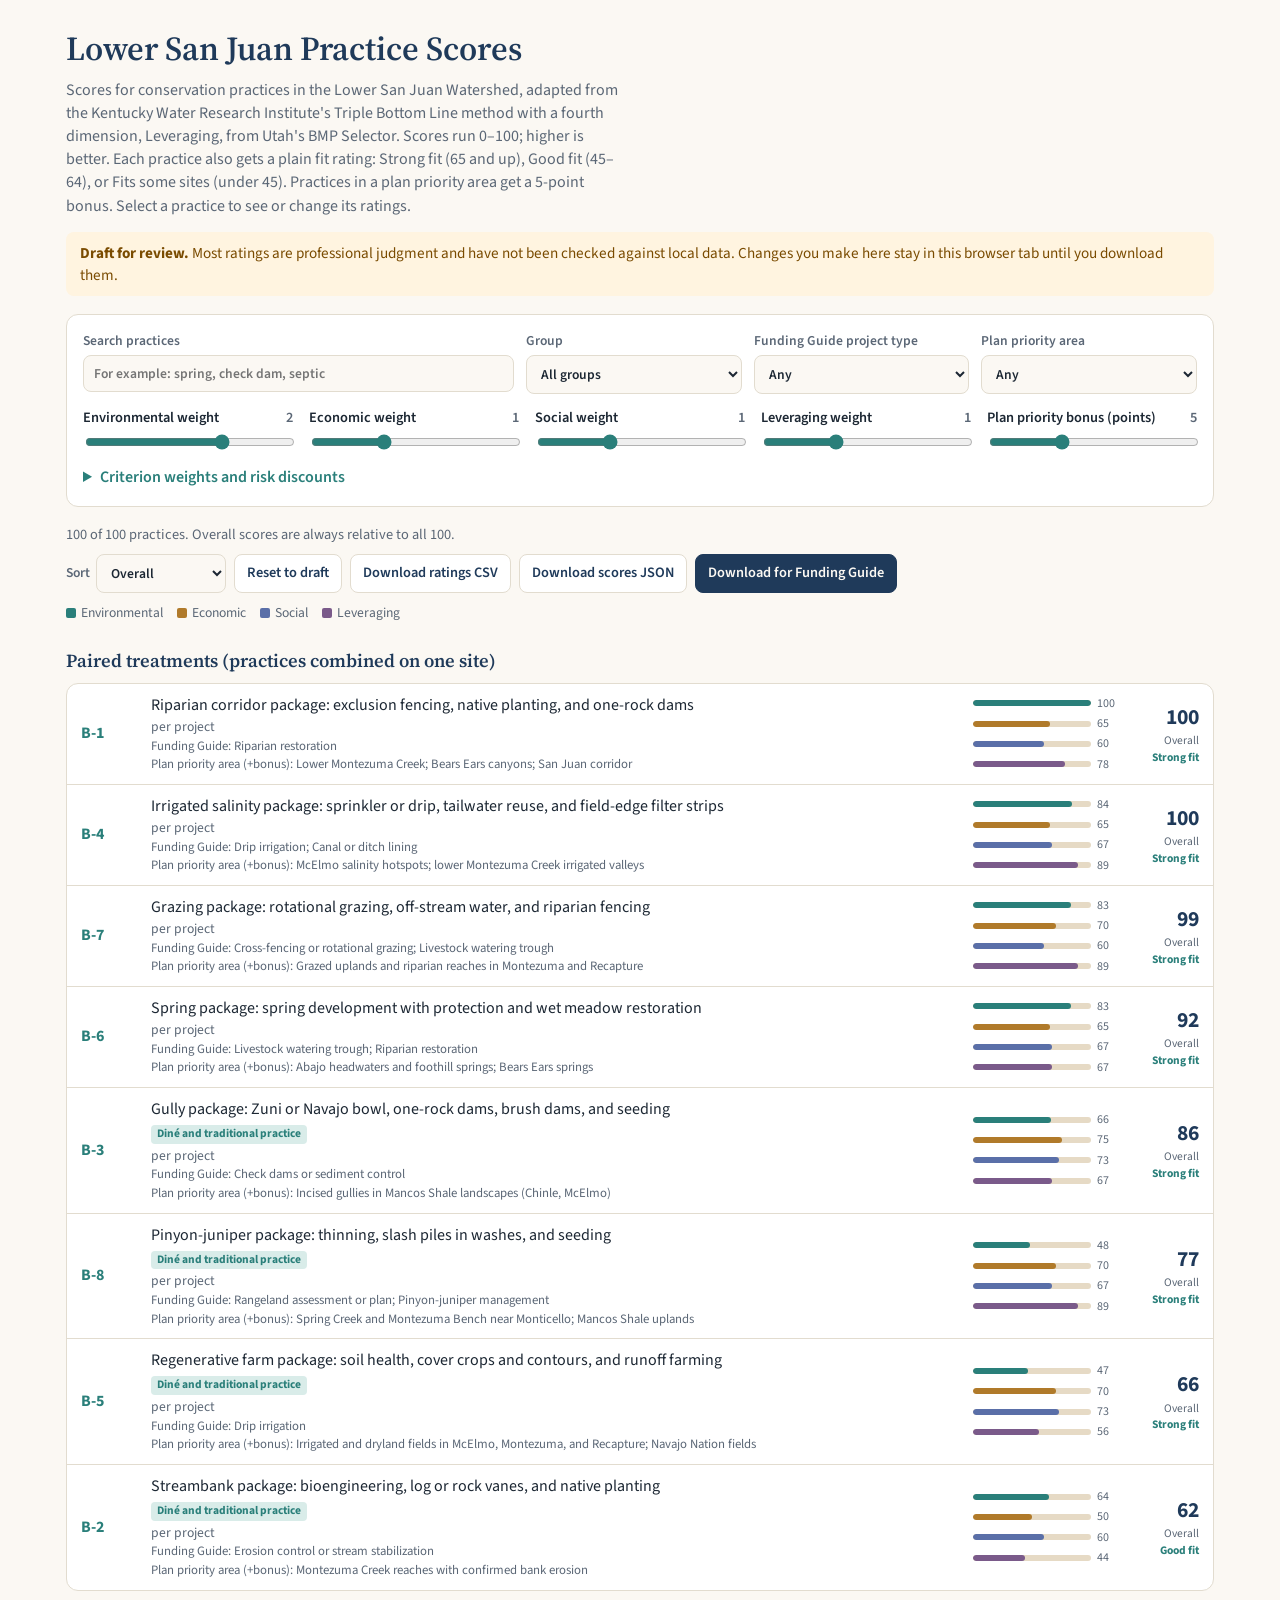
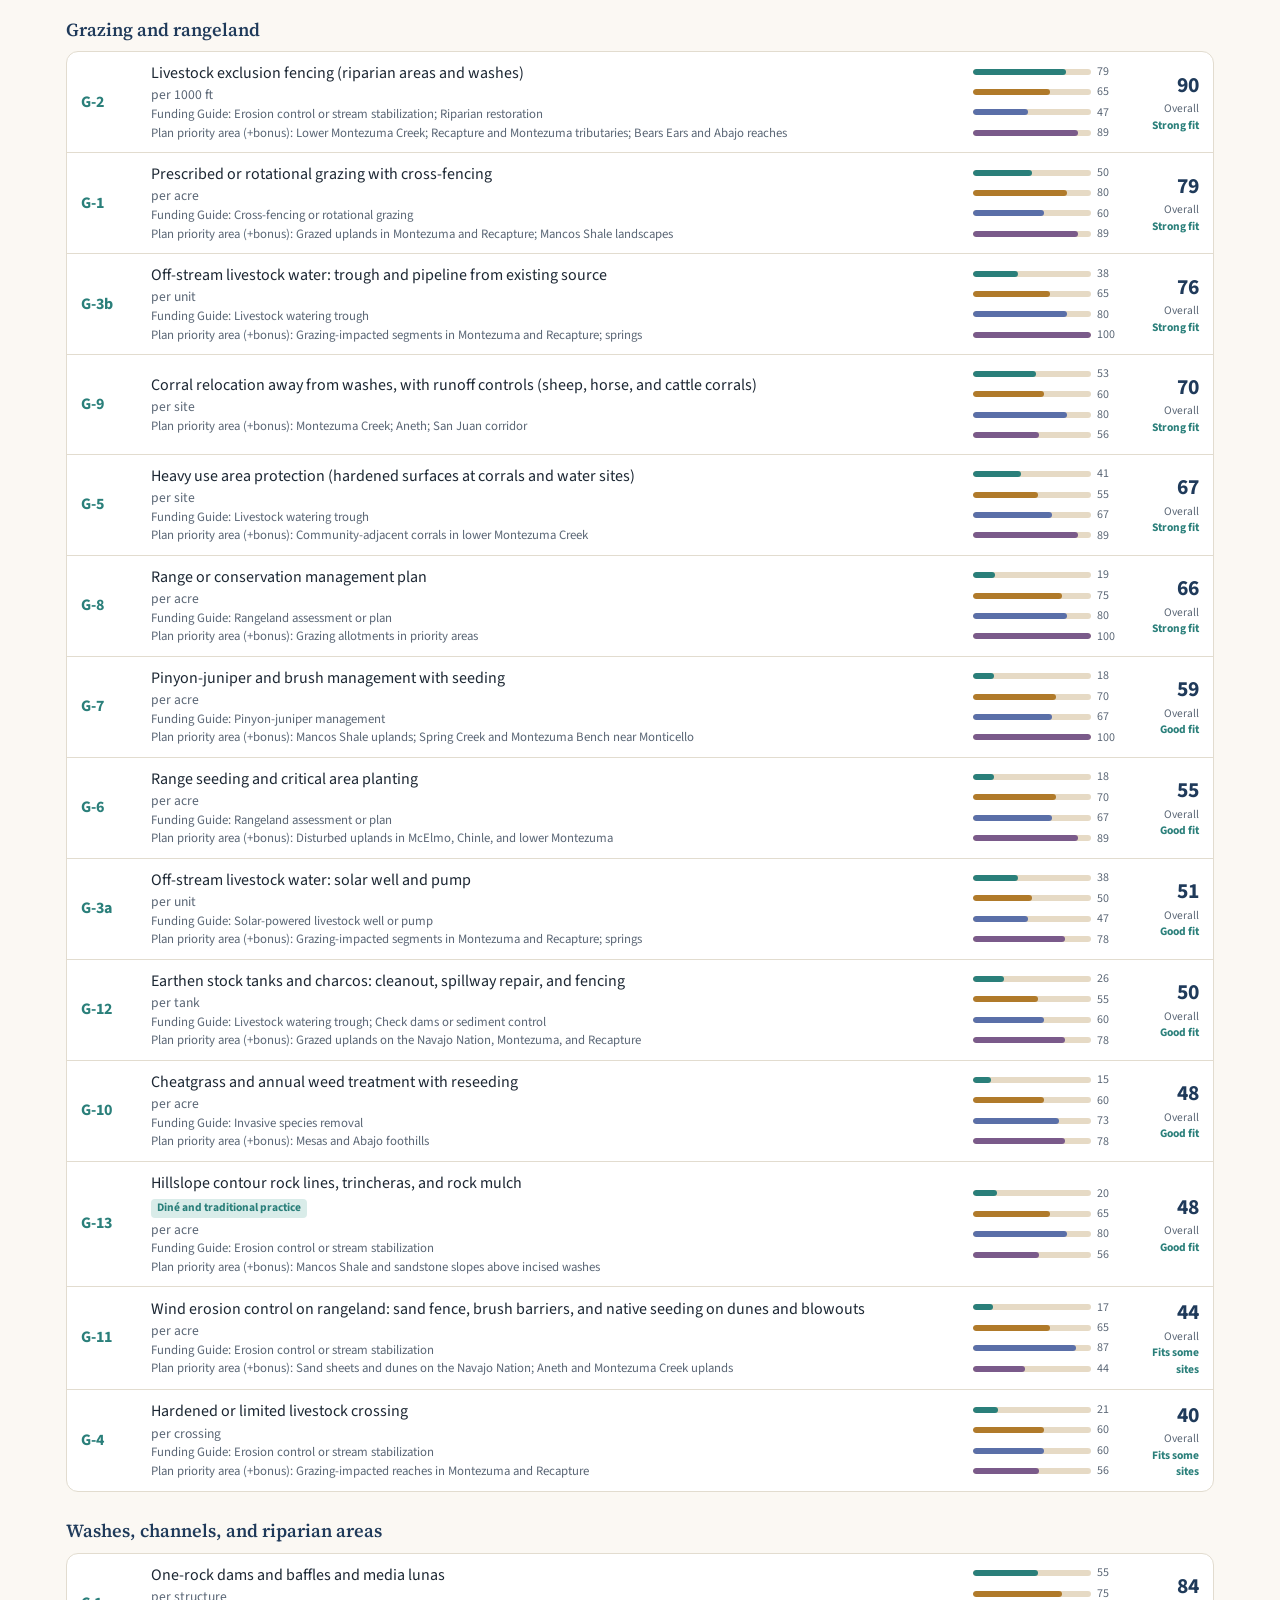
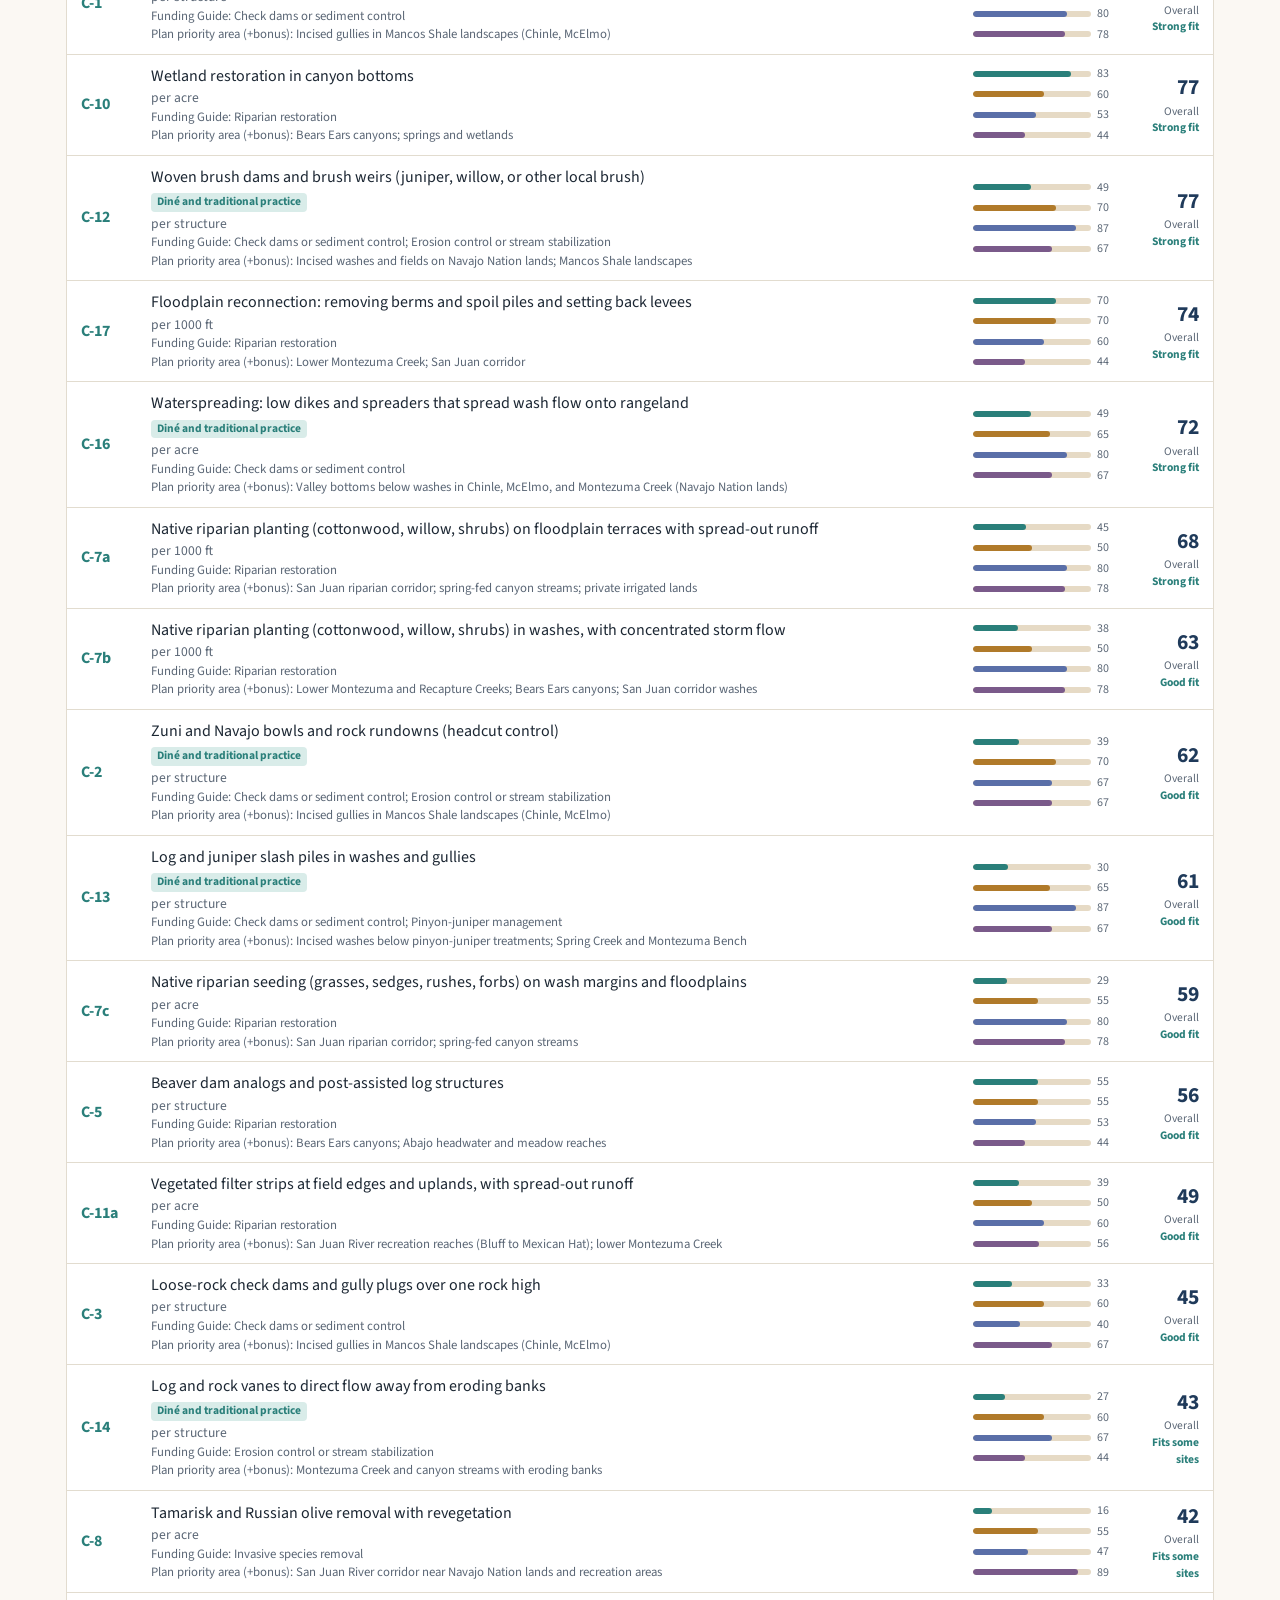
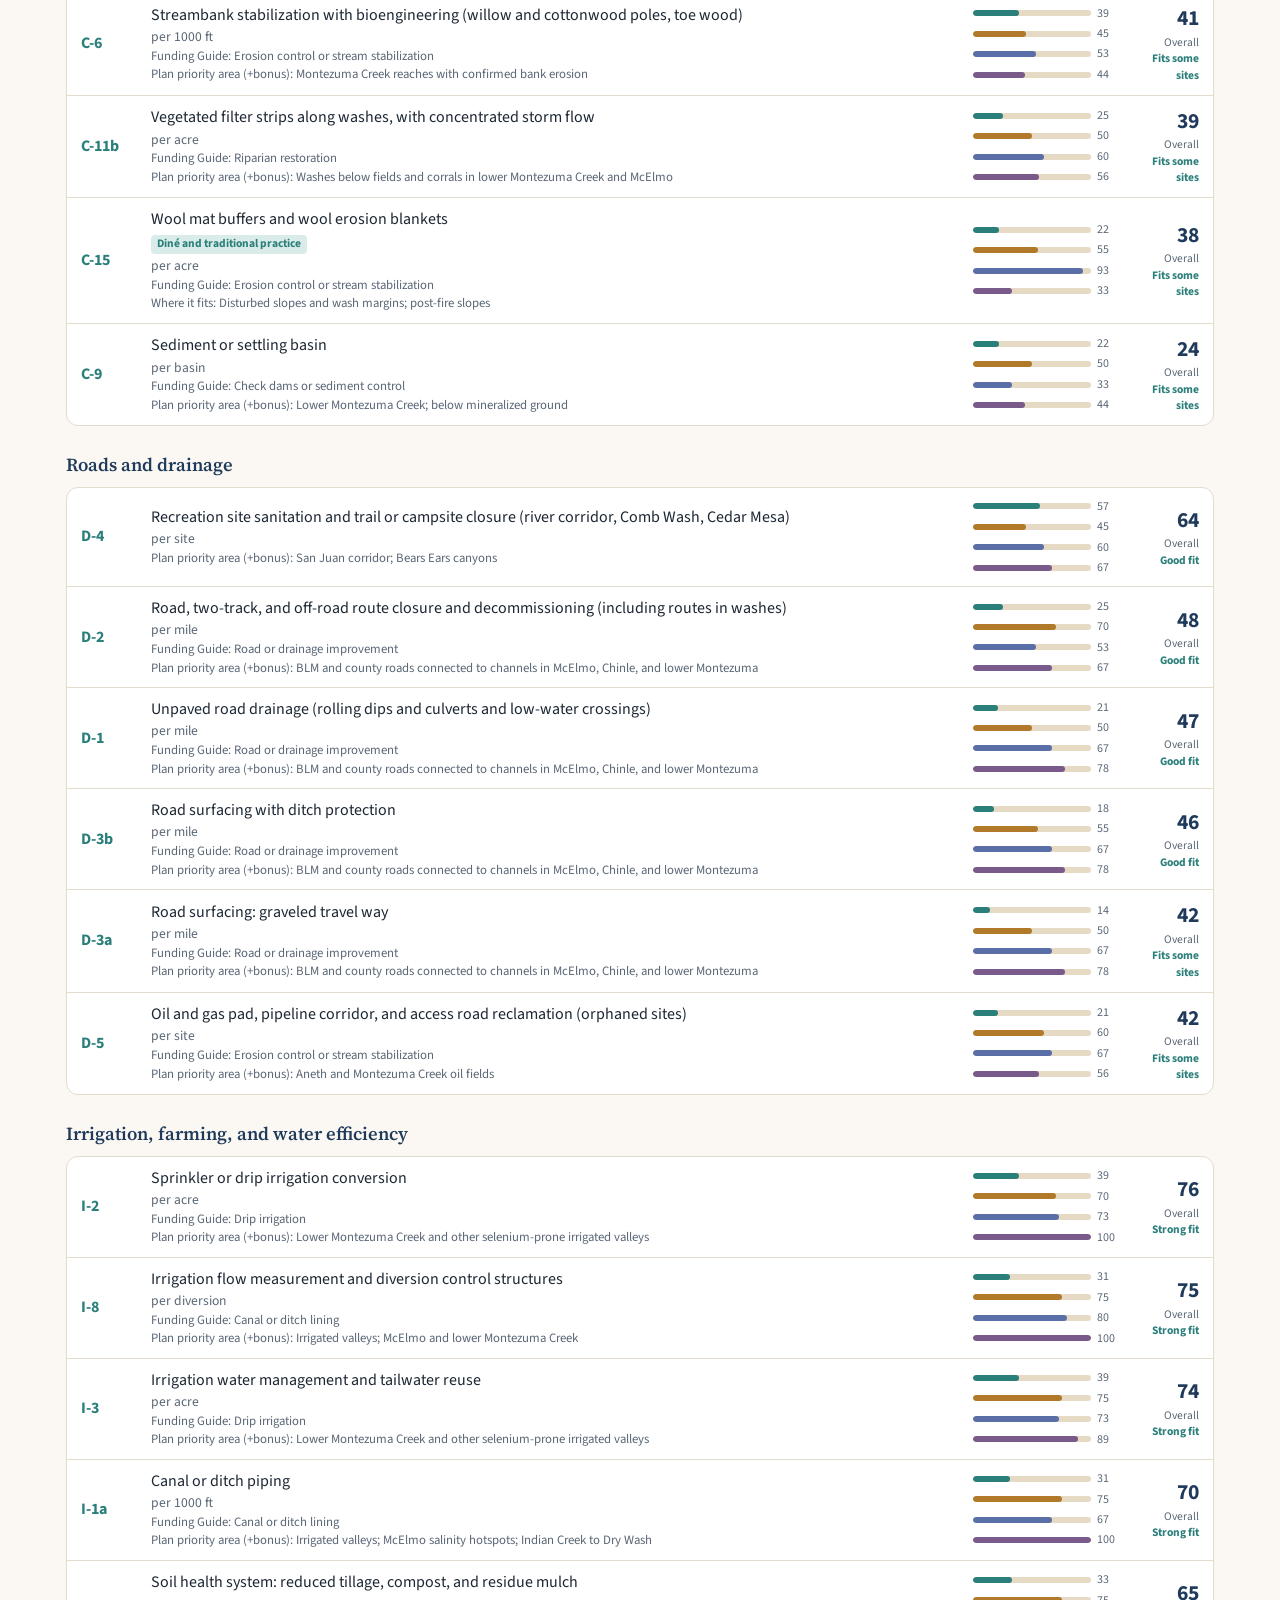
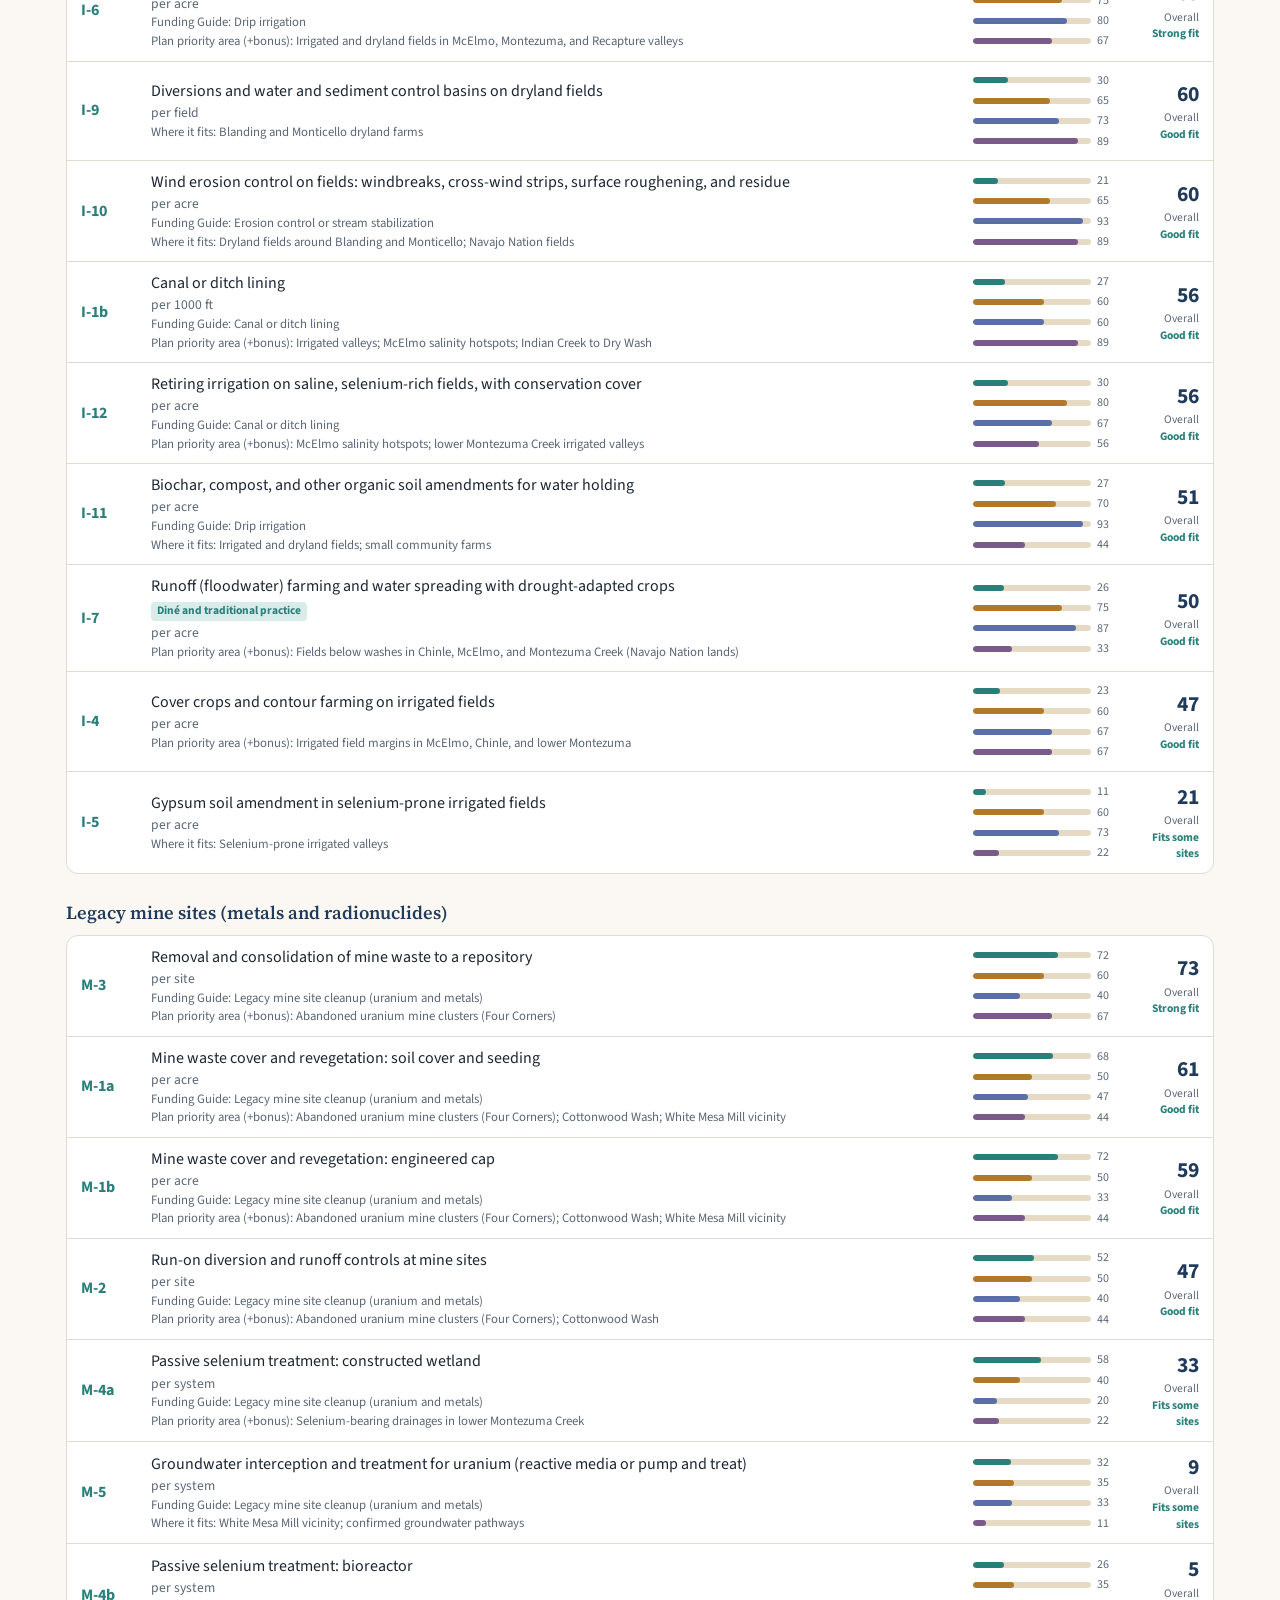
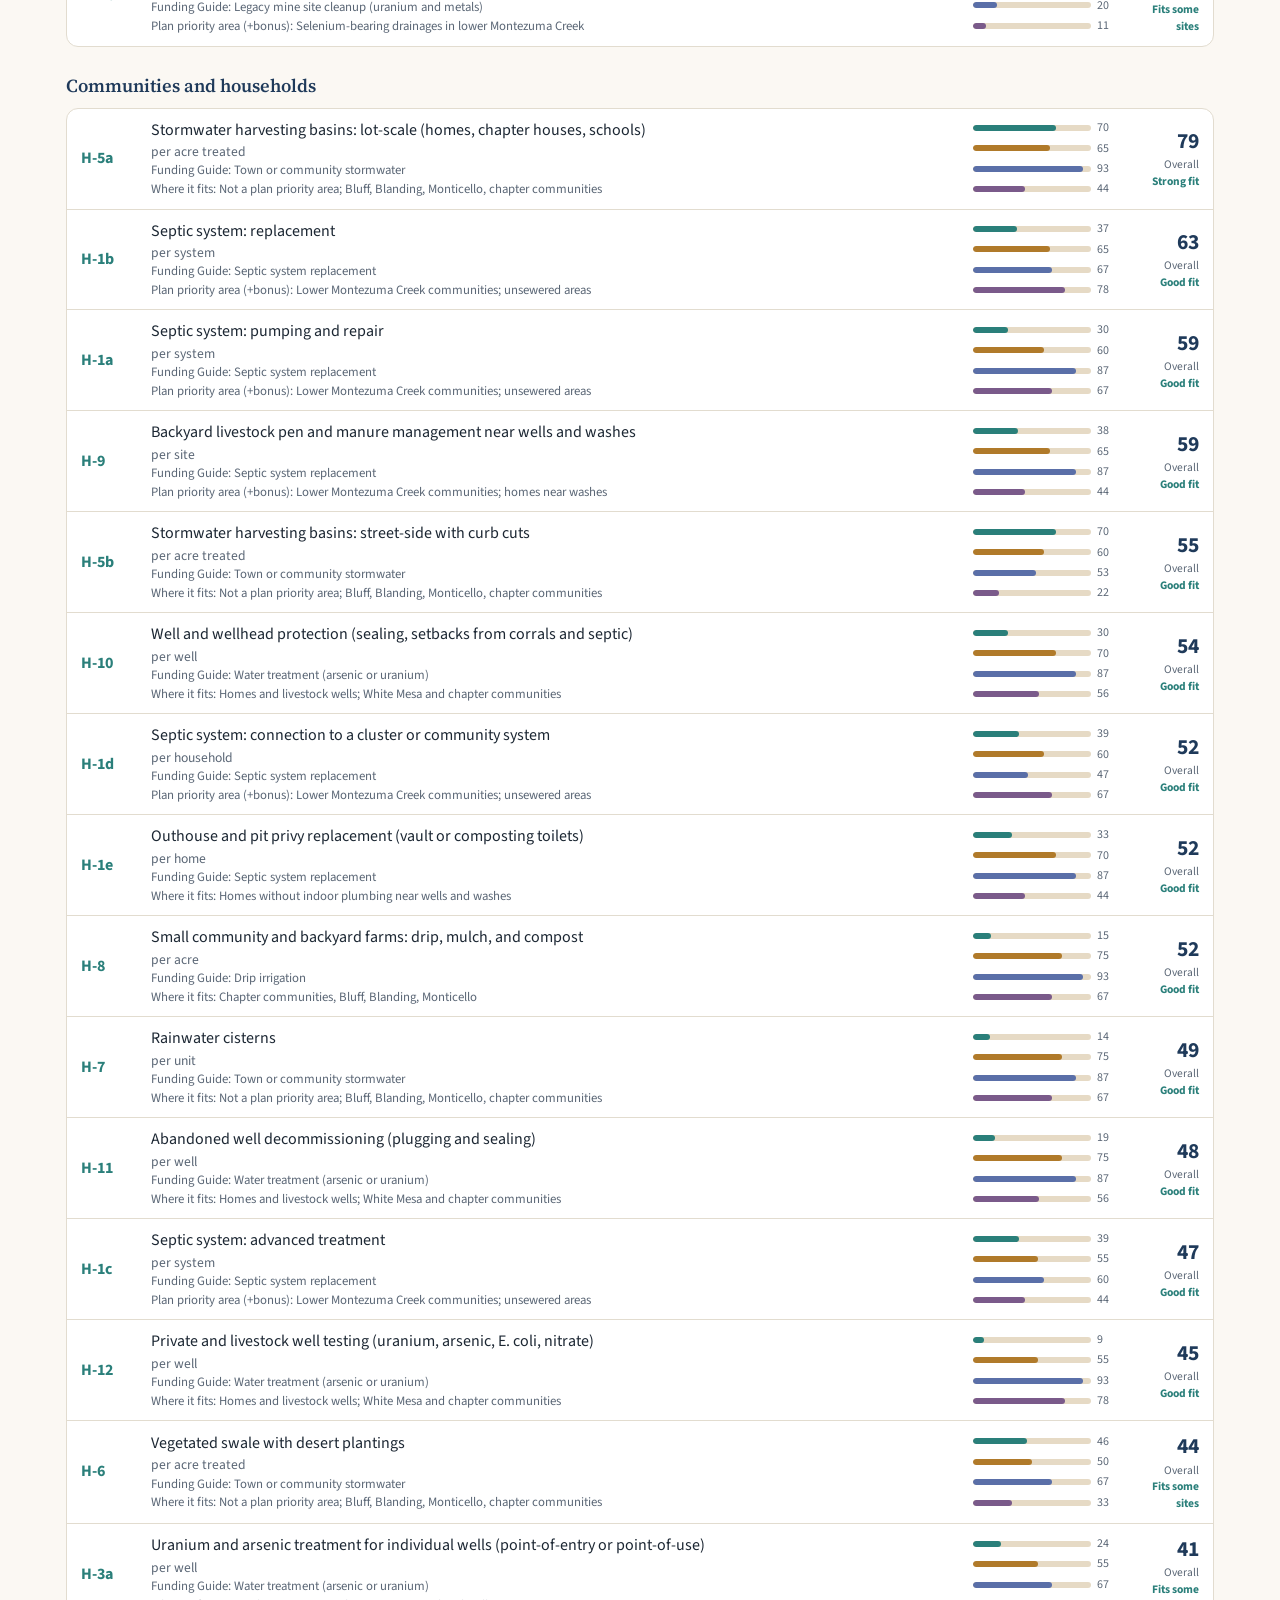
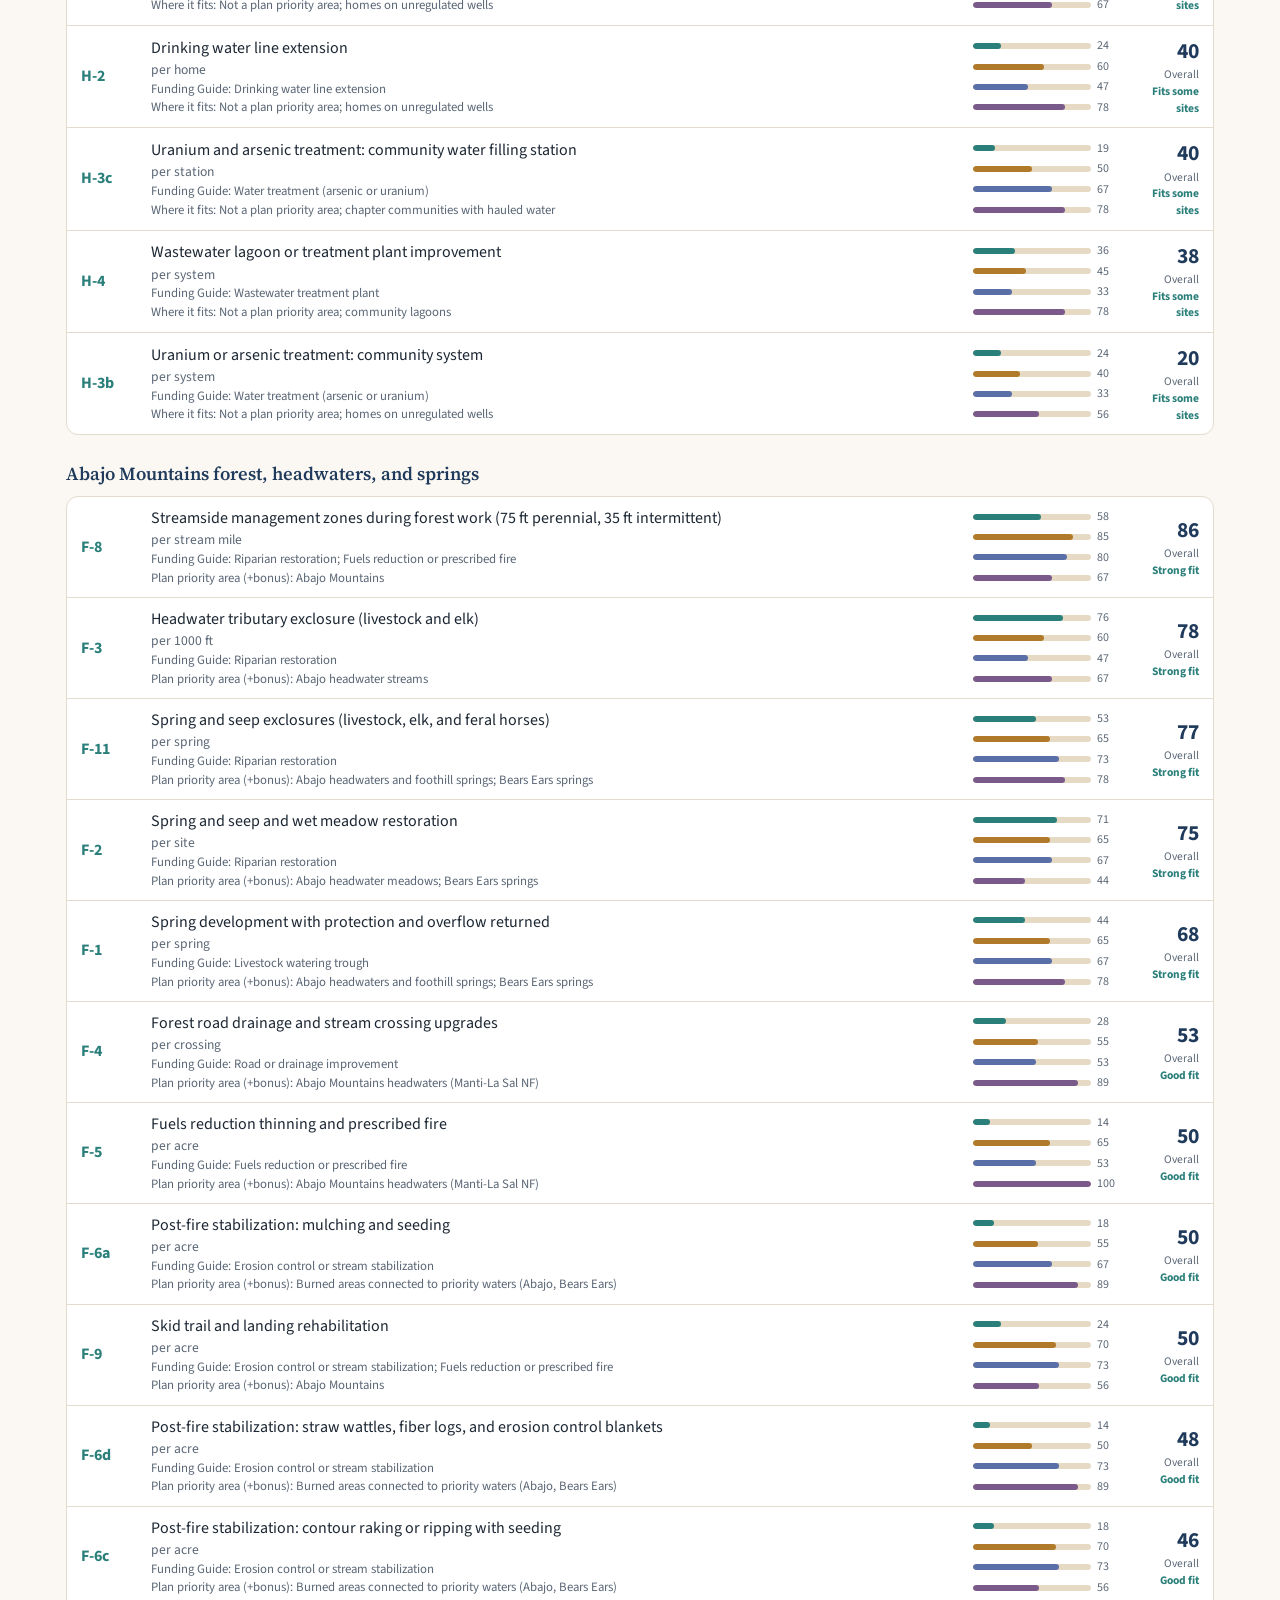
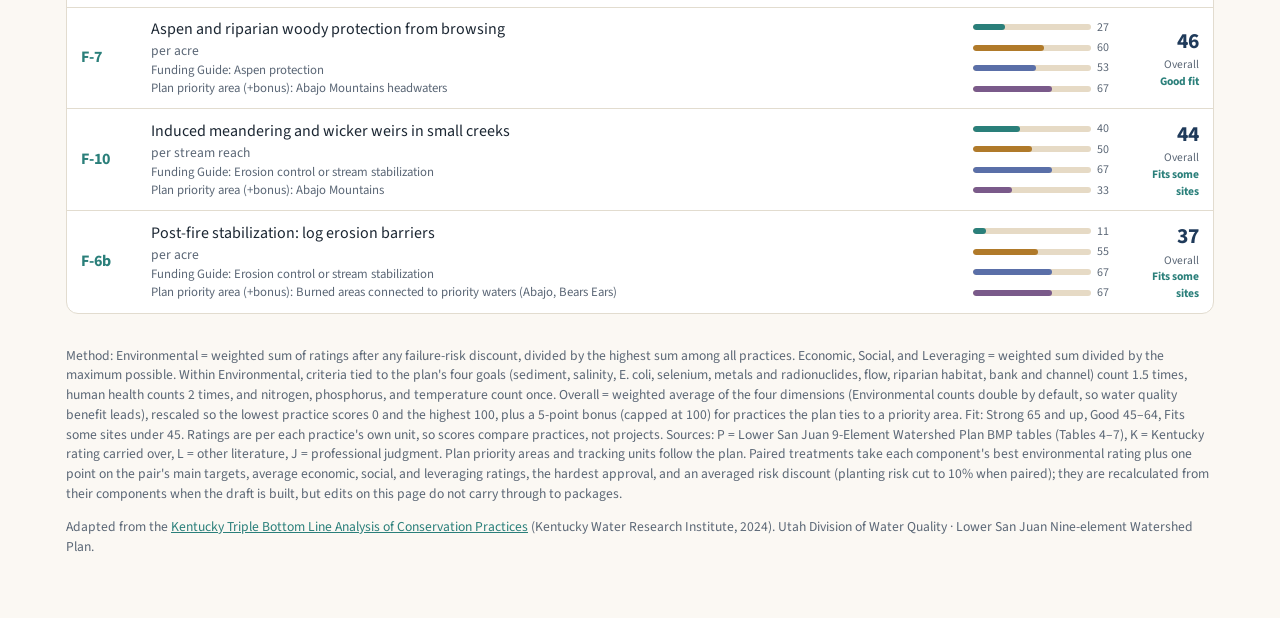
==== practice-scores.html @ 3f3abf2e "Rename practice-scores to practice-scores.html" ====
<!doctype html>
<html lang="en">
<head>
<meta charset="utf-8">
<meta name="viewport" content="width=device-width, initial-scale=1">
<title>Lower San Juan Practice Scores</title>
<link rel="preconnect" href="https://fonts.googleapis.com">
<link href="https://fonts.googleapis.com/css2?family=Source+Sans+3:wght@400;600;700&family=Source+Serif+4:opsz,wght@8..60,600&display=swap" rel="stylesheet">
<style>
:root {
  --navy: #1f3a5a;
  --teal: #2a7f7a;
  --teal-soft: #d9ece9;
  --sand: #f4ede1;
  --sand-deep: #e6dac5;
  --bg: #fbf8f3;
  --surface: #ffffff;
  --text: #1c2733;
  --muted: #5b6776;
  --line: #e2dccf;
  --bar-env: #2a7f7a;
  --bar-econ: #b07a2a;
  --bar-soc: #5a6fa8;
  --bar-lev: #7a5a8a;
  --bar-tbl: #1f3a5a;
  --focus: #2a7f7a;
  --warn-bg: #fff4e0;
  --warn-text: #7a4b00;
}
@media (prefers-color-scheme: dark) {
  :root:not([data-theme="light"]) {
    --navy: #a9c4e4; --teal: #6cc1b9; --teal-soft: #1d3a38; --sand: #2a2620; --sand-deep: #3a342a;
    --bg: #14181d; --surface: #1c2229; --text: #e6e9ed; --muted: #9aa5b1; --line: #313a44;
    --bar-env: #6cc1b9; --bar-econ: #d9a55a; --bar-soc: #9aaee0; --bar-lev: #c7a6d6; --bar-tbl: #a9c4e4;
    --warn-bg: #3a2e18; --warn-text: #f0c982;
  }
}
:root[data-theme="dark"] {
  --navy: #a9c4e4; --teal: #6cc1b9; --teal-soft: #1d3a38; --sand: #2a2620; --sand-deep: #3a342a;
  --bg: #14181d; --surface: #1c2229; --text: #e6e9ed; --muted: #9aa5b1; --line: #313a44;
  --bar-env: #6cc1b9; --bar-econ: #d9a55a; --bar-soc: #9aaee0; --bar-lev: #c7a6d6; --bar-tbl: #a9c4e4;
  --warn-bg: #3a2e18; --warn-text: #f0c982;
}
* { box-sizing: border-box; }
body {
  margin: 0; background: var(--bg); color: var(--text);
  font-family: "Source Sans 3", system-ui, sans-serif; font-size: 16px; line-height: 1.45;
}
.wrap { max-width: 1180px; margin: 0 auto; padding: 24px 16px 48px; }
header h1 {
  font-family: "Source Serif 4", Georgia, serif; font-weight: 600; color: var(--navy);
  font-size: clamp(1.5rem, 3vw, 2.1rem); margin: 0 0 6px;
}
header p { margin: 0; color: var(--muted); max-width: 70ch; }
.draft {
  margin: 14px 0 0; padding: 10px 14px; border-radius: 8px;
  background: var(--warn-bg); color: var(--warn-text); font-size: 0.95rem;
}
.panel {
  background: var(--surface); border: 1px solid var(--line); border-radius: 12px;
  padding: 16px; margin-top: 18px;
}
.controls { display: grid; grid-template-columns: 2fr 1fr 1fr 1fr; gap: 12px; }
@media (max-width: 760px) { .controls { grid-template-columns: 1fr; } }
label.field { display: flex; flex-direction: column; gap: 4px; font-size: 0.85rem; color: var(--muted); font-weight: 600; }
input[type="search"], select {
  font: inherit; color: var(--text); background: var(--bg);
  border: 1px solid var(--line); border-radius: 8px; padding: 8px 10px; width: 100%;
}
input:focus-visible, select:focus-visible, button:focus-visible, summary:focus-visible {
  outline: 2px solid var(--focus); outline-offset: 2px;
}
.weights { display: grid; grid-template-columns: repeat(5, 1fr); gap: 16px; margin-top: 14px; }
@media (max-width: 900px) { .weights { grid-template-columns: repeat(2, 1fr); } }
@media (max-width: 560px) { .weights { grid-template-columns: 1fr; } }
.weight { display: flex; flex-direction: column; gap: 4px; }
.weight .top { display: flex; justify-content: space-between; font-size: 0.9rem; font-weight: 600; }
.weight .top span.val { color: var(--muted); font-variant-numeric: tabular-nums; }
input[type="range"] { width: 100%; accent-color: var(--teal); }
details.adv { margin-top: 14px; }
details.adv summary { cursor: pointer; font-weight: 600; color: var(--teal); }
.adv-grid { display: grid; grid-template-columns: repeat(auto-fill, minmax(180px, 1fr)); gap: 8px 16px; margin-top: 12px; }
.adv-grid label { display: flex; justify-content: space-between; align-items: center; gap: 8px; font-size: 0.9rem; }
.adv-grid input { width: 64px; font: inherit; padding: 4px 6px; border: 1px solid var(--line); border-radius: 6px; background: var(--bg); color: var(--text); }
.adv h3 { font-size: 0.8rem; text-transform: uppercase; letter-spacing: 0.05em; color: var(--muted); margin: 16px 0 0; }
.toolbar { display: flex; flex-wrap: wrap; gap: 8px; align-items: center; justify-content: space-between; margin-top: 18px; }
.toolbar .count { color: var(--muted); font-size: 0.9rem; }
.btns { display: flex; flex-wrap: wrap; gap: 8px; }
button {
  font: inherit; font-weight: 600; font-size: 0.9rem; cursor: pointer;
  border-radius: 8px; padding: 7px 12px; border: 1px solid var(--line);
  background: var(--surface); color: var(--navy);
}
button.primary { background: var(--navy); color: var(--bg); border-color: var(--navy); }
.legend { display: flex; flex-wrap: wrap; gap: 14px; font-size: 0.85rem; color: var(--muted); margin-top: 10px; }
.legend i { display: inline-block; width: 10px; height: 10px; border-radius: 2px; margin-right: 5px; vertical-align: -1px; }
.group-h {
  font-family: "Source Serif 4", Georgia, serif; font-weight: 600; color: var(--navy);
  font-size: 1.15rem; margin: 26px 0 8px;
}
.table { background: var(--surface); border: 1px solid var(--line); border-radius: 12px; overflow: hidden; }
.row {
  display: grid; grid-template-columns: 58px minmax(0, 1fr) 150px 64px; gap: 12px; align-items: center;
  padding: 10px 14px; border-top: 1px solid var(--line); cursor: pointer;
}
.row:first-child { border-top: 0; }
.row:hover { background: var(--sand); }
.row .id { font-weight: 700; color: var(--teal); font-variant-numeric: tabular-nums; }
.row .name { min-width: 0; }
.row .name .unit { color: var(--muted); font-size: 0.85rem; }
.row .name .fg { color: var(--muted); font-size: 0.8rem; }
.row .name .trad { display: inline-block; margin: 2px 0; font-size: 0.72rem; font-weight: 700; color: var(--teal); background: var(--teal-soft); border-radius: 4px; padding: 1px 6px; }
.minibars { display: grid; gap: 3px; }
.mb { display: grid; grid-template-columns: 1fr 26px; gap: 6px; align-items: center; font-size: 0.75rem; color: var(--muted); font-variant-numeric: tabular-nums; }
.mb .track { height: 6px; background: var(--sand-deep); border-radius: 3px; overflow: hidden; }
.mb .fill { height: 100%; border-radius: 3px; }
.tbl { text-align: right; }
.tbl b { font-size: 1.35rem; color: var(--navy); font-variant-numeric: tabular-nums; }
.tbl small { display: block; color: var(--muted); font-size: 0.72rem; }
@media (max-width: 640px) {
  .row { grid-template-columns: 44px minmax(0, 1fr) 54px; }
  .row .minibars { grid-column: 2 / 4; grid-row: 2; }
}
.detail { padding: 4px 14px 16px; background: var(--sand); border-top: 1px dashed var(--line); }
.detail .note { color: var(--muted); font-size: 0.9rem; margin: 8px 0 4px; }
.dims { display: grid; grid-template-columns: repeat(4, 1fr); gap: 16px; margin-top: 8px; }
@media (max-width: 1000px) { .dims { grid-template-columns: repeat(2, 1fr); } }
.fit { display: block; font-size: 0.72rem; font-weight: 700; color: var(--teal); }
@media (max-width: 760px) { .dims { grid-template-columns: 1fr; } }
.dim h4 { margin: 6px 0; font-size: 0.85rem; text-transform: uppercase; letter-spacing: 0.04em; color: var(--muted); }
.dim h4 .src { text-transform: none; letter-spacing: 0; font-weight: 400; }
.sub { display: flex; justify-content: space-between; align-items: center; gap: 8px; padding: 3px 0; font-size: 0.92rem; }
.sub select { width: auto; padding: 3px 6px; font-size: 0.9rem; }
.sub.changed select { border-color: var(--teal); background: var(--teal-soft); }
.meta { display: flex; flex-wrap: wrap; gap: 6px 16px; font-size: 0.85rem; color: var(--muted); margin-top: 10px; }
footer { margin-top: 32px; color: var(--muted); font-size: 0.85rem; }
footer a { color: var(--teal); }
.empty { padding: 24px; text-align: center; color: var(--muted); }
</style>
</head>
<body>
<div class="wrap">
  <header>
    <h1>Lower San Juan Practice Scores</h1>
    <p>Scores for conservation practices in the Lower San Juan Watershed, adapted from the Kentucky Water Research Institute's Triple Bottom Line method with a fourth dimension, Leveraging, from Utah's BMP Selector. Scores run 0–100; higher is better. Each practice also gets a plain fit rating: Strong fit (65 and up), Good fit (45–64), or Fits some sites (under 45). Practices in a plan priority area get a 5-point bonus. Select a practice to see or change its ratings.</p>
    <div class="draft"><strong>Draft for review.</strong> Most ratings are professional judgment and have not been checked against local data. Changes you make here stay in this browser tab until you download them.</div>
  </header>

  <section class="panel" aria-label="Filters and weights">
    <div class="controls">
      <label class="field">Search practices
        <input type="search" id="q" placeholder="For example: spring, check dam, septic">
      </label>
      <label class="field">Group
        <select id="group"><option value="">All groups</option></select>
      </label>
      <label class="field">Funding Guide project type
        <select id="fg"><option value="">Any</option></select>
      </label>
      <label class="field">Plan priority area
        <select id="pa"><option value="">Any</option><option>McElmo</option><option>Chinle</option><option>Montezuma</option><option>Recapture</option><option>San Juan</option><option>Bears Ears</option><option>Abajo</option><option>White Mesa</option><option>Four Corners</option><option>Cottonwood Wash</option></select>
      </label>
    </div>
    <div class="weights">
      <div class="weight"><div class="top">Environmental weight <span class="val" id="wEv">2</span></div><input type="range" id="wE" min="0" max="3" step="0.5" value="2"></div>
      <div class="weight"><div class="top">Economic weight <span class="val" id="wCv">1</span></div><input type="range" id="wC" min="0" max="3" step="0.5" value="1"></div>
      <div class="weight"><div class="top">Social weight <span class="val" id="wSv">1</span></div><input type="range" id="wS" min="0" max="3" step="0.5" value="1"></div>
      <div class="weight"><div class="top">Leveraging weight <span class="val" id="wLv">1</span></div><input type="range" id="wL" min="0" max="3" step="0.5" value="1"></div>
      <div class="weight"><div class="top">Plan priority bonus (points) <span class="val" id="wBv">5</span></div><input type="range" id="wB" min="0" max="15" step="1" value="5"></div>
    </div>
    <details class="adv">
      <summary>Criterion weights and risk discounts</summary>
      <h3>Environmental criteria (0–5 ratings)</h3><div class="adv-grid" id="advEnv"></div>
      <h3>Economic criteria (0–5 ratings)</h3><div class="adv-grid" id="advEcon"></div>
      <h3>Social criteria (0–3 ratings)</h3><div class="adv-grid" id="advSoc"></div>
      <h3>Leveraging criteria (0–3 ratings)</h3><div class="adv-grid" id="advLev"></div>
      <h3>Storm and establishment risk discount on the Environmental sum (%)</h3><div class="adv-grid" id="advFail"></div>
    </details>
  </section>

  <div class="toolbar">
    <span class="count" id="count"></span>
    <div class="btns">
      <label class="field" style="flex-direction:row;align-items:center;gap:6px;font-weight:600">Sort
        <select id="sort" style="width:auto">
          <option value="tbl">Overall</option>
          <option value="env">Environmental</option>
          <option value="econ">Economic</option>
          <option value="soc">Social</option>
          <option value="lev">Leveraging</option>
          <option value="id">ID</option>
        </select>
      </label>
      <button id="reset" type="button">Reset to draft</button>
      <button id="dlcsv" type="button">Download ratings CSV</button>
      <button id="dljson" type="button">Download scores JSON</button>
      <button id="dljs" type="button" class="primary">Download for Funding Guide</button>
    </div>
  </div>
  <div class="legend" aria-hidden="true">
    <span><i style="background:var(--bar-env)"></i>Environmental</span>
    <span><i style="background:var(--bar-econ)"></i>Economic</span>
    <span><i style="background:var(--bar-soc)"></i>Social</span>
    <span><i style="background:var(--bar-lev)"></i>Leveraging</span>
  </div>

  <main id="results"></main>

  <footer>
    <p>Method: Environmental = weighted sum of ratings after any failure-risk discount, divided by the highest sum among all practices. Economic, Social, and Leveraging = weighted sum divided by the maximum possible. Within Environmental, criteria tied to the plan's four goals (sediment, salinity, E. coli, selenium, metals and radionuclides, flow, riparian habitat, bank and channel) count 1.5 times, human health counts 2 times, and nitrogen, phosphorus, and temperature count once. Overall = weighted average of the four dimensions (Environmental counts double by default, so water quality benefit leads), rescaled so the lowest practice scores 0 and the highest 100, plus a 5-point bonus (capped at 100) for practices the plan ties to a priority area. Fit: Strong 65 and up, Good 45–64, Fits some sites under 45. Ratings are per each practice's own unit, so scores compare practices, not projects. Sources: P = Lower San Juan 9-Element Watershed Plan BMP tables (Tables 4–7), K = Kentucky rating carried over, L = other literature, J = professional judgment. Plan priority areas and tracking units follow the plan. Paired treatments take each component's best environmental rating plus one point on the pair's main targets, average economic, social, and leveraging ratings, the hardest approval, and an averaged risk discount (planting risk cut to 10% when paired); they are recalculated from their components when the draft is built, but edits on this page do not carry through to packages.</p>
    <p>Adapted from the <a href="https://kwri.uky.edu/tbl">Kentucky Triple Bottom Line Analysis of Conservation Practices</a> (Kentucky Water Research Institute, 2024). Utah Division of Water Quality · Lower San Juan Nine-element Watershed Plan.</p>
  </footer>
</div>

<script>
const DRAFT = [{"id":"B-1","variant":"","category":"Paired treatments","practice":"Riparian corridor package: exclusion fencing, native planting, and one-rock dams","unit":"project","sed":5,"sal":1,"ecoli":5,"nutr":3,"sel":1,"met":1,"flow":3,"temp":4,"rip":5,"bank":5,"health":0,"fail_class":"paired","discount_pct":8.3,"capital":3,"maint":4,"durability":4,"water":2,"approvals":1,"build":3,"upkeep":1,"negative":2,"benefits":2,"adoption":2,"funding":3,"support":2,"env_src":"J","econ_src":"J","soc_src":"J","lev_src":"J","traditional":false,"plan_priority":true,"funding_guide":"Riparian restoration","pairs_with":"","priority_area":"Lower Montezuma Creek; Bears Ears canyons; San Juan corridor","tracking_unit":"Stream miles treated","note":"Combines G-2, C-7b, C-1. Environmental: best component rating, +1 on sed, bank, temp for pairing. Economic, Social, and Leveraging: average of components (rounded half to even); approvals: the hardest. Risk discount: average of components (8.3%), with planting risk cut to 10% when paired"},{"id":"B-2","variant":"","category":"Paired treatments","practice":"Streambank package: bioengineering, log or rock vanes, and native planting","unit":"project","sed":5,"sal":1,"ecoli":1,"nutr":2,"sel":1,"met":1,"flow":1,"temp":3,"rip":5,"bank":5,"health":0,"fail_class":"paired","discount_pct":23.3,"capital":2,"maint":3,"durability":3,"water":2,"approvals":0,"build":2,"upkeep":2,"negative":3,"benefits":2,"adoption":1,"funding":2,"support":1,"env_src":"J","econ_src":"J","soc_src":"J","lev_src":"J","traditional":true,"plan_priority":true,"funding_guide":"Erosion control or stream stabilization","pairs_with":"","priority_area":"Montezuma Creek reaches with confirmed bank erosion","tracking_unit":"Stream length treated","note":"Combines C-6, C-14, C-7b. Environmental: best component rating, +1 on bank, sed, rip for pairing. Economic, Social, and Leveraging: average of components (rounded half to even); approvals: the hardest. Risk discount: average of components (23.3%), with planting risk cut to 10% when paired"},{"id":"B-3","variant":"","category":"Paired treatments","practice":"Gully package: Zuni or Navajo bowl, one-rock dams, brush dams, and seeding","unit":"project","sed":5,"sal":1,"ecoli":1,"nutr":1,"sel":1,"met":1,"flow":5,"temp":1,"rip":3,"bank":4,"health":0,"fail_class":"paired","discount_pct":16.3,"capital":4,"maint":4,"durability":4,"water":3,"approvals":2,"build":2,"upkeep":2,"negative":3,"benefits":2,"adoption":2,"funding":2,"support":2,"env_src":"J","econ_src":"J","soc_src":"J","lev_src":"J","traditional":true,"plan_priority":true,"funding_guide":"Check dams or sediment control","pairs_with":"","priority_area":"Incised gullies in Mancos Shale landscapes (Chinle, McElmo)","tracking_unit":"Gully length treated","note":"Combines C-2, C-1, C-12, G-6. Environmental: best component rating, +1 on sed, flow for pairing. Economic, Social, and Leveraging: average of components (rounded half to even); approvals: the hardest. Risk discount: average of components (16.3%), with planting risk cut to 10% when paired"},{"id":"B-4","variant":"","category":"Paired treatments","practice":"Irrigated salinity package: sprinkler or drip, tailwater reuse, and field-edge filter strips","unit":"project","sed":5,"sal":5,"ecoli":4,"nutr":4,"sel":3,"met":1,"flow":1,"temp":1,"rip":2,"bank":0,"health":0,"fail_class":"paired","discount_pct":3.3,"capital":2,"maint":4,"durability":3,"water":4,"approvals":2,"build":2,"upkeep":1,"negative":3,"benefits":2,"adoption":2,"funding":3,"support":3,"env_src":"J","econ_src":"J","soc_src":"J","lev_src":"J","traditional":false,"plan_priority":true,"funding_guide":"Drip irrigation; Canal or ditch lining","pairs_with":"","priority_area":"McElmo salinity hotspots; lower Montezuma Creek irrigated valleys","tracking_unit":"Irrigated acres improved","note":"Combines I-2, I-3, C-11a. Environmental: best component rating, +1 on sal, sed, sel for pairing. Economic, Social, and Leveraging: average of components (rounded half to even); approvals: the hardest. Risk discount: average of components (3.3%), with planting risk cut to 10% when paired"},{"id":"B-5","variant":"","category":"Paired treatments","practice":"Regenerative farm package: soil health, cover crops and contours, and runoff farming","unit":"project","sed":4,"sal":2,"ecoli":0,"nutr":2,"sel":1,"met":0,"flow":5,"temp":0,"rip":1,"bank":0,"health":0,"fail_class":"paired","discount_pct":8.3,"capital":4,"maint":4,"durability":3,"water":3,"approvals":2,"build":2,"upkeep":2,"negative":2,"benefits":3,"adoption":1,"funding":2,"support":2,"env_src":"J","econ_src":"J","soc_src":"J","lev_src":"J","traditional":true,"plan_priority":true,"funding_guide":"Drip irrigation","pairs_with":"","priority_area":"Irrigated and dryland fields in McElmo, Montezuma, and Recapture; Navajo Nation fields","tracking_unit":"Acres treated","note":"Combines I-6, I-4, I-7. Environmental: best component rating, +1 on sed, flow for pairing. Economic, Social, and Leveraging: average of components (rounded half to even); approvals: the hardest. Risk discount: average of components (8.3%), with planting risk cut to 10% when paired"},{"id":"B-6","variant":"","category":"Paired treatments","practice":"Spring package: spring development with protection and wet meadow restoration","unit":"project","sed":4,"sal":0,"ecoli":4,"nutr":2,"sel":0,"met":0,"flow":5,"temp":3,"rip":5,"bank":4,"health":0,"fail_class":"paired","discount_pct":7.5,"capital":2,"maint":4,"durability":4,"water":3,"approvals":1,"build":2,"upkeep":2,"negative":2,"benefits":3,"adoption":2,"funding":2,"support":2,"env_src":"J","econ_src":"J","soc_src":"J","lev_src":"J","traditional":false,"plan_priority":true,"funding_guide":"Livestock watering trough; Riparian restoration","pairs_with":"","priority_area":"Abajo headwaters and foothill springs; Bears Ears springs","tracking_unit":"Springs protected","note":"Combines F-1, F-2. Environmental: best component rating, +1 on flow, rip for pairing. Economic, Social, and Leveraging: average of components (rounded half to even); approvals: the hardest. Risk discount: average of components (7.5%), with planting risk cut to 10% when paired"},{"id":"B-7","variant":"","category":"Paired treatments","practice":"Grazing package: rotational grazing, off-stream water, and riparian fencing","unit":"project","sed":4,"sal":1,"ecoli":5,"nutr":3,"sel":0,"met":0,"flow":1,"temp":2,"rip":5,"bank":4,"health":0,"fail_class":"paired","discount_pct":0,"capital":3,"maint":4,"durability":4,"water":3,"approvals":1,"build":2,"upkeep":1,"negative":2,"benefits":3,"adoption":2,"funding":3,"support":3,"env_src":"J","econ_src":"J","soc_src":"J","lev_src":"J","traditional":false,"plan_priority":true,"funding_guide":"Cross-fencing or rotational grazing; Livestock watering trough","pairs_with":"","priority_area":"Grazed uplands and riparian reaches in Montezuma and Recapture","tracking_unit":"Acres managed and stream miles fenced","note":"Combines G-1, G-3b, G-2. Environmental: best component rating, +1 on ecoli, rip for pairing. Economic, Social, and Leveraging: average of components (rounded half to even); approvals: the hardest. Risk discount: average of components (0%), with planting risk cut to 10% when paired"},{"id":"B-8","variant":"","category":"Paired treatments","practice":"Pinyon-juniper package: thinning, slash piles in washes, and seeding","unit":"project","sed":4,"sal":1,"ecoli":1,"nutr":1,"sel":1,"met":1,"flow":3,"temp":0,"rip":2,"bank":2,"health":0,"fail_class":"paired","discount_pct":13.3,"capital":3,"maint":5,"durability":3,"water":3,"approvals":1,"build":2,"upkeep":2,"negative":2,"benefits":3,"adoption":2,"funding":3,"support":3,"env_src":"J","econ_src":"J","soc_src":"J","lev_src":"J","traditional":true,"plan_priority":true,"funding_guide":"Rangeland assessment or plan; Pinyon-juniper management","pairs_with":"","priority_area":"Spring Creek and Montezuma Bench near Monticello; Mancos Shale uplands","tracking_unit":"Acres treated","note":"Combines G-7, C-13, G-6. Environmental: best component rating, +1 on sed, flow for pairing. Economic, Social, and Leveraging: average of components (rounded half to even); approvals: the hardest. Risk discount: average of components (13.3%), with planting risk cut to 10% when paired"},{"id":"G-1","variant":"","category":"Grazing and rangeland","practice":"Prescribed or rotational grazing with cross-fencing","unit":"acre","sed":3,"sal":1,"ecoli":4,"nutr":2,"sel":0,"met":0,"flow":1,"temp":1,"rip":2,"bank":1,"health":0,"fail_class":"none","discount_pct":null,"capital":4,"maint":5,"durability":4,"water":3,"approvals":1,"build":2,"upkeep":1,"negative":2,"benefits":3,"adoption":2,"funding":3,"support":3,"env_src":"K","econ_src":"K","soc_src":"J","lev_src":"J","traditional":false,"plan_priority":true,"funding_guide":"Cross-fencing or rotational grazing","pairs_with":"B-7","priority_area":"Grazed uplands in Montezuma and Recapture; Mancos Shale landscapes","tracking_unit":"Acres managed","note":"Plan: no single E. coli percentage; response depends on stocking, timing, and wildlife sources"},{"id":"G-2","variant":"","category":"Grazing and rangeland","practice":"Livestock exclusion fencing (riparian areas and washes)","unit":"1000 ft","sed":4,"sal":1,"ecoli":5,"nutr":3,"sel":0,"met":0,"flow":1,"temp":2,"rip":4,"bank":4,"health":0,"fail_class":"none","discount_pct":null,"capital":2,"maint":4,"durability":4,"water":3,"approvals":1,"build":2,"upkeep":1,"negative":1,"benefits":2,"adoption":2,"funding":3,"support":3,"env_src":"P","econ_src":"J","soc_src":"J","lev_src":"J","traditional":false,"plan_priority":true,"funding_guide":"Erosion control or stream stabilization; Riparian restoration","pairs_with":"B-1; B-7","priority_area":"Lower Montezuma Creek; Recapture and Montezuma tributaries; Bears Ears and Abajo reaches","tracking_unit":"Stream miles fenced","note":"Plan: 65.9% drop in fecal coliform after exclusion fencing. Pair with off-stream water"},{"id":"G-3","variant":"a","category":"Grazing and rangeland","practice":"Off-stream livestock water: solar well and pump","unit":"unit","sed":2,"sal":0,"ecoli":4,"nutr":1,"sel":0,"met":0,"flow":1,"temp":0,"rip":2,"bank":1,"health":0,"fail_class":"none","discount_pct":null,"capital":1,"maint":3,"durability":4,"water":2,"approvals":0,"build":1,"upkeep":1,"negative":2,"benefits":3,"adoption":2,"funding":3,"support":2,"env_src":"K","econ_src":"J","soc_src":"J","lev_src":"J","traditional":false,"plan_priority":true,"funding_guide":"Solar-powered livestock well or pump","pairs_with":"","priority_area":"Grazing-impacted segments in Montezuma and Recapture; springs","tracking_unit":"Watering facilities installed","note":"Needs water right and drilling approvals"},{"id":"G-3","variant":"b","category":"Grazing and rangeland","practice":"Off-stream livestock water: trough and pipeline from existing source","unit":"unit","sed":2,"sal":0,"ecoli":4,"nutr":1,"sel":0,"met":0,"flow":1,"temp":0,"rip":2,"bank":1,"health":0,"fail_class":"none","discount_pct":null,"capital":2,"maint":4,"durability":4,"water":3,"approvals":2,"build":2,"upkeep":2,"negative":3,"benefits":3,"adoption":3,"funding":3,"support":3,"env_src":"K","econ_src":"J","soc_src":"J","lev_src":"J","traditional":false,"plan_priority":true,"funding_guide":"Livestock watering trough","pairs_with":"B-7","priority_area":"Grazing-impacted segments in Montezuma and Recapture; springs","tracking_unit":"Watering facilities installed","note":""},{"id":"G-4","variant":"","category":"Grazing and rangeland","practice":"Hardened or limited livestock crossing","unit":"crossing","sed":2,"sal":0,"ecoli":3,"nutr":0,"sel":0,"met":0,"flow":0,"temp":0,"rip":0,"bank":2,"health":0,"fail_class":"low","discount_pct":null,"capital":2,"maint":4,"durability":3,"water":3,"approvals":1,"build":1,"upkeep":2,"negative":3,"benefits":2,"adoption":1,"funding":2,"support":2,"env_src":"K","econ_src":"K","soc_src":"J","lev_src":"J","traditional":false,"plan_priority":true,"funding_guide":"Erosion control or stream stabilization","pairs_with":"","priority_area":"Grazing-impacted reaches in Montezuma and Recapture","tracking_unit":"Crossings installed","note":"Crossings sit in the channel and can be buried or scoured by concentrated storm flow, so the low-structure discount (15%) applies."},{"id":"G-5","variant":"","category":"Grazing and rangeland","practice":"Heavy use area protection (hardened surfaces at corrals and water sites)","unit":"site","sed":4,"sal":1,"ecoli":4,"nutr":2,"sel":0,"met":0,"flow":0,"temp":0,"rip":0,"bank":0,"health":1,"fail_class":"none","discount_pct":null,"capital":1,"maint":4,"durability":3,"water":3,"approvals":2,"build":1,"upkeep":2,"negative":3,"benefits":2,"adoption":2,"funding":3,"support":3,"env_src":"P","econ_src":"J","soc_src":"J","lev_src":"J","traditional":false,"plan_priority":true,"funding_guide":"Livestock watering trough","pairs_with":"","priority_area":"Community-adjacent corrals in lower Montezuma Creek","tracking_unit":"Facilities improved or acres treated","note":"Plan: 9-89% fecal coliform reduction; use conservatively"},{"id":"G-6","variant":"","category":"Grazing and rangeland","practice":"Range seeding and critical area planting","unit":"acre","sed":3,"sal":1,"ecoli":0,"nutr":1,"sel":0,"met":0,"flow":2,"temp":0,"rip":0,"bank":0,"health":0,"fail_class":"planting","discount_pct":null,"capital":3,"maint":5,"durability":3,"water":3,"approvals":2,"build":2,"upkeep":2,"negative":2,"benefits":2,"adoption":2,"funding":3,"support":3,"env_src":"P","econ_src":"J","soc_src":"J","lev_src":"J","traditional":false,"plan_priority":true,"funding_guide":"Rangeland assessment or plan","pairs_with":"B-3; B-8","priority_area":"Disturbed uplands in McElmo, Chinle, and lower Montezuma","tracking_unit":"Acres treated","note":"Plan: 22-100% sediment reduction for cover and revegetation, depending on establishment. Rated at year 5"},{"id":"G-7","variant":"","category":"Grazing and rangeland","practice":"Pinyon-juniper and brush management with seeding","unit":"acre","sed":3,"sal":1,"ecoli":0,"nutr":0,"sel":0,"met":0,"flow":1,"temp":0,"rip":0,"bank":0,"health":0,"fail_class":"none","discount_pct":null,"capital":3,"maint":5,"durability":3,"water":3,"approvals":1,"build":1,"upkeep":3,"negative":2,"benefits":3,"adoption":3,"funding":3,"support":3,"env_src":"P","econ_src":"J","soc_src":"J","lev_src":"J","traditional":false,"plan_priority":true,"funding_guide":"Pinyon-juniper management","pairs_with":"B-8","priority_area":"Mancos Shale uplands; Spring Creek and Montezuma Bench near Monticello","tracking_unit":"Acres treated","note":"Added: runoff and erosion control on encroached rangeland; fuelwood benefit"},{"id":"G-8","variant":"","category":"Grazing and rangeland","practice":"Range or conservation management plan","unit":"acre","sed":2,"sal":0,"ecoli":1,"nutr":2,"sel":0,"met":0,"flow":0,"temp":0,"rip":1,"bank":0,"health":0,"fail_class":"none","discount_pct":null,"capital":4,"maint":5,"durability":3,"water":3,"approvals":2,"build":2,"upkeep":3,"negative":3,"benefits":2,"adoption":3,"funding":3,"support":3,"env_src":"K","econ_src":"K","soc_src":"J","lev_src":"J","traditional":false,"plan_priority":true,"funding_guide":"Rangeland assessment or plan","pairs_with":"","priority_area":"Grazing allotments in priority areas","tracking_unit":"Acres under plan","note":"Carries KWRI R-14 plan ratings"},{"id":"G-9","variant":"","category":"Grazing and rangeland","practice":"Corral relocation away from washes, with runoff controls (sheep, horse, and cattle corrals)","unit":"site","sed":2,"sal":0,"ecoli":5,"nutr":4,"sel":0,"met":0,"flow":1,"temp":0,"rip":2,"bank":1,"health":1,"fail_class":"none","discount_pct":null,"capital":1,"maint":4,"durability":4,"water":3,"approvals":2,"build":2,"upkeep":2,"negative":3,"benefits":3,"adoption":1,"funding":2,"support":2,"env_src":"J","econ_src":"J","soc_src":"J","lev_src":"J","traditional":false,"plan_priority":true,"funding_guide":"","pairs_with":"G-5; H-10","priority_area":"Montezuma Creek; Aneth; San Juan corridor","tracking_unit":"Number of corrals moved or controlled","note":"NRCS 313, 561, 634 (small animal feeding operation practices in Utah NPS plan Appendix A). Larger herds than H-9 backyard pens."},{"id":"G-10","variant":"","category":"Grazing and rangeland","practice":"Cheatgrass and annual weed treatment with reseeding","unit":"acre","sed":2,"sal":1,"ecoli":0,"nutr":1,"sel":0,"met":0,"flow":1,"temp":0,"rip":1,"bank":0,"health":0,"fail_class":"planting","discount_pct":null,"capital":3,"maint":4,"durability":2,"water":3,"approvals":2,"build":2,"upkeep":2,"negative":2,"benefits":3,"adoption":2,"funding":3,"support":2,"env_src":"J","econ_src":"J","soc_src":"J","lev_src":"J","traditional":false,"plan_priority":true,"funding_guide":"Invasive species removal","pairs_with":"G-1; G-6","priority_area":"Mesas and Abajo foothills","tracking_unit":"Acres treated","note":"NRCS 315. Best fit on mesas and Abajo foothills; in the low desert, red brome and Russian thistle matter more. Added benefit: lower fire risk."},{"id":"G-11","variant":"","category":"Grazing and rangeland","practice":"Wind erosion control on rangeland: sand fence, brush barriers, and native seeding on dunes and blowouts","unit":"acre","sed":3,"sal":0,"ecoli":0,"nutr":0,"sel":0,"met":1,"flow":1,"temp":0,"rip":0,"bank":0,"health":1,"fail_class":"planting","discount_pct":null,"capital":3,"maint":4,"durability":3,"water":3,"approvals":2,"build":3,"upkeep":2,"negative":3,"benefits":3,"adoption":1,"funding":2,"support":1,"env_src":"J","econ_src":"J","soc_src":"J","lev_src":"J","traditional":false,"plan_priority":true,"funding_guide":"Erosion control or stream stabilization","pairs_with":"G-1; G-6","priority_area":"Sand sheets and dunes on the Navajo Nation; Aneth and Montezuma Creek uplands","tracking_unit":"Acres stabilized","note":"Brush and sand fences trap moving sand so seeded plants can establish. Planting risk applies; works only with grazing rest. Also cuts dust from disturbed and mine-affected ground."},{"id":"G-12","variant":"","category":"Grazing and rangeland","practice":"Earthen stock tanks and charcos: cleanout, spillway repair, and fencing","unit":"tank","sed":4,"sal":0,"ecoli":2,"nutr":2,"sel":0,"met":0,"flow":3,"temp":0,"rip":1,"bank":0,"health":0,"fail_class":"earth","discount_pct":35,"capital":2,"maint":3,"durability":3,"water":3,"approvals":1,"build":2,"upkeep":1,"negative":2,"benefits":3,"adoption":3,"funding":2,"support":2,"env_src":"J","econ_src":"J","soc_src":"J","lev_src":"J","traditional":false,"plan_priority":true,"funding_guide":"Livestock watering trough; Check dams or sediment control","pairs_with":"G-1; G-3b","priority_area":"Grazed uplands on the Navajo Nation, Montezuma, and Recapture","tracking_unit":"Tanks repaired","note":"NRCS 378 (pond). Common across the watershed; traps sediment and keeps livestock off streams, but tanks silt in and spillways breach in big storms. Discount 35%: below new earthen structures (50%) because work armors the spillway; above low rock structures. Evaporation loses water."},{"id":"G-13","variant":"","category":"Grazing and rangeland","practice":"Hillslope contour rock lines, trincheras, and rock mulch","unit":"acre","sed":3,"sal":0,"ecoli":0,"nutr":1,"sel":0,"met":0,"flow":3,"temp":0,"rip":0,"bank":0,"health":0,"fail_class":"low","discount_pct":null,"capital":2,"maint":4,"durability":4,"water":3,"approvals":2,"build":3,"upkeep":2,"negative":3,"benefits":2,"adoption":1,"funding":2,"support":2,"env_src":"J","econ_src":"J","soc_src":"J","lev_src":"J","traditional":true,"plan_priority":true,"funding_guide":"Erosion control or stream stabilization","pairs_with":"G-6; C-1","priority_area":"Mancos Shale and sandstone slopes above incised washes","tracking_unit":"Acres treated","note":"Upland rock work that slows sheet and rill flow before it reaches the wash. Ancestral Puebloan terraces and check walls on Cedar Mesa are local precedent. Hand-built with local rock and crews."},{"id":"C-1","variant":"","category":"Washes and channels","practice":"One-rock dams and baffles and media lunas","unit":"structure","sed":4,"sal":1,"ecoli":1,"nutr":1,"sel":1,"met":1,"flow":3,"temp":1,"rip":3,"bank":3,"health":0,"fail_class":"low","discount_pct":null,"capital":4,"maint":4,"durability":4,"water":3,"approvals":2,"build":3,"upkeep":2,"negative":3,"benefits":2,"adoption":3,"funding":2,"support":2,"env_src":"P","econ_src":"L","soc_src":"J","lev_src":"J","traditional":false,"plan_priority":true,"funding_guide":"Check dams or sediment control","pairs_with":"B-1; B-3","priority_area":"Incised gullies in Mancos Shale landscapes (Chinle, McElmo)","tracking_unit":"Structures installed or channel length treated","note":"Plan: about 50% of sediment retained over 4 years (AZ) and 60-67% more aggradation (NM); failure discount still applied. Cost from Borderlands Restoration Network (about $65 per medium structure in 2019). Post-fire BMP tool: rock structures hold up better than wood in dry settings"},{"id":"C-2","variant":"","category":"Washes and channels","practice":"Zuni and Navajo bowls and rock rundowns (headcut control)","unit":"structure","sed":4,"sal":1,"ecoli":0,"nutr":1,"sel":1,"met":1,"flow":1,"temp":0,"rip":1,"bank":4,"health":0,"fail_class":"headcut","discount_pct":null,"capital":3,"maint":4,"durability":4,"water":3,"approvals":2,"build":2,"upkeep":2,"negative":3,"benefits":1,"adoption":2,"funding":2,"support":2,"env_src":"L","econ_src":"J","soc_src":"J","lev_src":"J","traditional":true,"plan_priority":true,"funding_guide":"Check dams or sediment control; Erosion control or stream stabilization","pairs_with":"B-3","priority_area":"Incised gullies in Mancos Shale landscapes (Chinle, McElmo)","tracking_unit":"Structures installed","note":""},{"id":"C-3","variant":"","category":"Washes and channels","practice":"Loose-rock check dams and gully plugs over one rock high","unit":"structure","sed":4,"sal":1,"ecoli":0,"nutr":1,"sel":1,"met":1,"flow":2,"temp":0,"rip":1,"bank":3,"health":0,"fail_class":"tall","discount_pct":null,"capital":3,"maint":3,"durability":3,"water":3,"approvals":1,"build":1,"upkeep":1,"negative":2,"benefits":1,"adoption":2,"funding":2,"support":2,"env_src":"P","econ_src":"J","soc_src":"J","lev_src":"J","traditional":false,"plan_priority":true,"funding_guide":"Check dams or sediment control","pairs_with":"","priority_area":"Incised gullies in Mancos Shale landscapes (Chinle, McElmo)","tracking_unit":"Structures installed or channel length treated","note":"Failure evidence: Zuni Reservation and Arizona surveys. Post-fire BMP tool: rock structures hold up better than wood in dry settings"},{"id":"C-5","variant":"","category":"Washes and channels","practice":"Beaver dam analogs and post-assisted log structures","unit":"structure","sed":3,"sal":0,"ecoli":2,"nutr":2,"sel":1,"met":1,"flow":4,"temp":4,"rip":4,"bank":3,"health":0,"fail_class":"wood","discount_pct":null,"capital":3,"maint":3,"durability":2,"water":3,"approvals":1,"build":2,"upkeep":1,"negative":2,"benefits":2,"adoption":1,"funding":2,"support":1,"env_src":"P","econ_src":"J","soc_src":"J","lev_src":"J","traditional":false,"plan_priority":true,"funding_guide":"Riparian restoration","pairs_with":"","priority_area":"Bears Ears canyons; Abajo headwater and meadow reaches","tracking_unit":"Structures installed or stream length treated","note":"Plan: about 2.3 C summer cooling and up to 0.33 m water table rise in the first year in analogous systems. Needs water rights check"},{"id":"C-6","variant":"","category":"Washes and channels","practice":"Streambank stabilization with bioengineering (willow and cottonwood poles, toe wood)","unit":"1000 ft","sed":4,"sal":1,"ecoli":0,"nutr":0,"sel":1,"met":1,"flow":0,"temp":1,"rip":3,"bank":5,"health":0,"fail_class":"wood","discount_pct":null,"capital":1,"maint":3,"durability":3,"water":2,"approvals":0,"build":1,"upkeep":2,"negative":3,"benefits":2,"adoption":1,"funding":2,"support":1,"env_src":"K","econ_src":"K","soc_src":"J","lev_src":"J","traditional":false,"plan_priority":true,"funding_guide":"Erosion control or stream stabilization","pairs_with":"B-2","priority_area":"Montezuma Creek reaches with confirmed bank erosion","tracking_unit":"Stream length stabilized","note":"Willow and cottonwood poles and toe wood. Scored for concentrated storm flow: wood and poles are often scoured out by flash floods before roots take hold, so the wood discount (30%) applies."},{"id":"C-7","variant":"a","category":"Washes and channels","practice":"Native riparian planting (cottonwood, willow, shrubs) on floodplain terraces with spread-out runoff","unit":"1000 ft","sed":4,"sal":0,"ecoli":1,"nutr":3,"sel":0,"met":0,"flow":1,"temp":3,"rip":5,"bank":2,"health":0,"fail_class":"planting","discount_pct":null,"capital":2,"maint":3,"durability":4,"water":1,"approvals":2,"build":3,"upkeep":1,"negative":3,"benefits":3,"adoption":2,"funding":3,"support":2,"env_src":"P","econ_src":"K","soc_src":"J","lev_src":"J","traditional":false,"plan_priority":true,"funding_guide":"Riparian restoration","pairs_with":"","priority_area":"San Juan riparian corridor; spring-fed canyon streams; private irrigated lands","tracking_unit":"Stream miles or riparian acres restored","note":"Plan: 40-70% sediment reduction where runoff arrives as sheet flow; about 0.6 C summer cooling from shade. Needs early watering and browse protection"},{"id":"C-7","variant":"b","category":"Washes and channels","practice":"Native riparian planting (cottonwood, willow, shrubs) in washes, with concentrated storm flow","unit":"1000 ft","sed":2,"sal":0,"ecoli":1,"nutr":2,"sel":0,"met":0,"flow":1,"temp":3,"rip":5,"bank":2,"health":0,"fail_class":"planting","discount_pct":null,"capital":2,"maint":3,"durability":4,"water":1,"approvals":2,"build":3,"upkeep":1,"negative":3,"benefits":3,"adoption":2,"funding":3,"support":2,"env_src":"L","econ_src":"K","soc_src":"J","lev_src":"J","traditional":false,"plan_priority":true,"funding_guide":"Riparian restoration","pairs_with":"B-1; B-2","priority_area":"Lower Montezuma and Recapture Creeks; Bears Ears canyons; San Juan corridor washes","tracking_unit":"Stream miles or riparian acres restored","note":"Where flow concentrates, buffers treat only 6-81% of their area and trap 15-43% of sediment versus 41-99% under sheet flow (Helmers and others 2008). Pair with structures that spread flow first"},{"id":"C-7","variant":"c","category":"Washes and channels","practice":"Native riparian seeding (grasses, sedges, rushes, forbs) on wash margins and floodplains","unit":"acre","sed":2,"sal":0,"ecoli":1,"nutr":2,"sel":0,"met":0,"flow":1,"temp":1,"rip":3,"bank":2,"health":0,"fail_class":"planting","discount_pct":null,"capital":3,"maint":3,"durability":3,"water":2,"approvals":2,"build":3,"upkeep":2,"negative":3,"benefits":2,"adoption":2,"funding":3,"support":2,"env_src":"J","econ_src":"J","soc_src":"J","lev_src":"J","traditional":false,"plan_priority":true,"funding_guide":"Riparian restoration","pairs_with":"G-2; C-1; C-12","priority_area":"San Juan riparian corridor; spring-fed canyon streams","tracking_unit":"Acres seeded","note":"NRCS 390 and 342. Utah BMP Selector UT-SB-09 (its second-highest practice). Rarely establishes in washes without grazing rest and flow slowing; score as a pair where possible."},{"id":"C-8","variant":"","category":"Washes and channels","practice":"Tamarisk and Russian olive removal with revegetation","unit":"acre","sed":1,"sal":1,"ecoli":0,"nutr":0,"sel":0,"met":0,"flow":0,"temp":0,"rip":3,"bank":1,"health":0,"fail_class":"planting","discount_pct":null,"capital":2,"maint":3,"durability":3,"water":3,"approvals":1,"build":1,"upkeep":1,"negative":2,"benefits":2,"adoption":3,"funding":3,"support":2,"env_src":"P","econ_src":"J","soc_src":"J","lev_src":"J","traditional":false,"plan_priority":true,"funding_guide":"Invasive species removal","pairs_with":"","priority_area":"San Juan River corridor near Navajo Nation lands and recreation areas","tracking_unit":"Riparian acres treated","note":"Plan: cannot assume hydrologic improvement from removal alone. Retreatment needed; flycatcher habitat review"},{"id":"C-9","variant":"","category":"Washes and channels","practice":"Sediment or settling basin","unit":"basin","sed":5,"sal":1,"ecoli":0,"nutr":2,"sel":1,"met":3,"flow":1,"temp":0,"rip":0,"bank":0,"health":0,"fail_class":"earth","discount_pct":null,"capital":1,"maint":2,"durability":4,"water":3,"approvals":1,"build":1,"upkeep":0,"negative":2,"benefits":1,"adoption":1,"funding":1,"support":2,"env_src":"K","econ_src":"J","soc_src":"J","lev_src":"J","traditional":false,"plan_priority":true,"funding_guide":"Check dams or sediment control","pairs_with":"","priority_area":"Lower Montezuma Creek; below mineralized ground","tracking_unit":"Basins installed","note":"Metals rating assumes siting below mineralized ground. In-wash basins are earthen embankments, so the earthen discount (50%) applies. Selenium is mostly dissolved and does not settle."},{"id":"C-10","variant":"","category":"Washes and channels","practice":"Wetland restoration in canyon bottoms","unit":"acre","sed":3,"sal":1,"ecoli":3,"nutr":3,"sel":3,"met":2,"flow":3,"temp":2,"rip":5,"bank":4,"health":0,"fail_class":"low","discount_pct":null,"capital":1,"maint":4,"durability":4,"water":3,"approvals":0,"build":1,"upkeep":2,"negative":2,"benefits":3,"adoption":1,"funding":2,"support":1,"env_src":"K","econ_src":"K","soc_src":"J","lev_src":"J","traditional":false,"plan_priority":true,"funding_guide":"Riparian restoration","pairs_with":"","priority_area":"Bears Ears canyons; springs and wetlands","tracking_unit":"Wetland acres restored","note":"Canyon-bottom wetlands take the full force of concentrated storm flow, so the low-structure discount (15%) applies. Where inflow carries selenium, birds can take it up."},{"id":"C-11","variant":"a","category":"Washes and channels","practice":"Vegetated filter strips at field edges and uplands, with spread-out runoff","unit":"acre","sed":4,"sal":0,"ecoli":4,"nutr":4,"sel":1,"met":1,"flow":0,"temp":0,"rip":2,"bank":0,"health":0,"fail_class":"planting","discount_pct":null,"capital":2,"maint":3,"durability":3,"water":2,"approvals":2,"build":2,"upkeep":1,"negative":2,"benefits":2,"adoption":1,"funding":2,"support":2,"env_src":"P","econ_src":"J","soc_src":"J","lev_src":"J","traditional":false,"plan_priority":true,"funding_guide":"Riparian restoration","pairs_with":"B-4","priority_area":"San Juan River recreation reaches (Bluff to Mexican Hat); lower Montezuma Creek","tracking_unit":"Buffer acres established or stream miles buffered","note":"Plan: 43-74% fecal coliform trapping and 40-70% sediment where runoff is diffuse. Not a substitute for livestock exclusion or septic fixes"},{"id":"C-11","variant":"b","category":"Washes and channels","practice":"Vegetated filter strips along washes, with concentrated storm flow","unit":"acre","sed":2,"sal":0,"ecoli":2,"nutr":2,"sel":1,"met":1,"flow":0,"temp":0,"rip":2,"bank":0,"health":0,"fail_class":"planting","discount_pct":null,"capital":2,"maint":3,"durability":3,"water":2,"approvals":2,"build":2,"upkeep":1,"negative":2,"benefits":2,"adoption":1,"funding":2,"support":2,"env_src":"L","econ_src":"J","soc_src":"J","lev_src":"J","traditional":false,"plan_priority":true,"funding_guide":"Riparian restoration","pairs_with":"","priority_area":"Washes below fields and corrals in lower Montezuma Creek and McElmo","tracking_unit":"Buffer acres established or stream miles buffered","note":"Where flow concentrates, buffers treat only 6-81% of their area and trap 15-43% of sediment versus 41-99% under sheet flow (Helmers and others 2008). Pair with structures that spread flow first"},{"id":"C-12","variant":"","category":"Washes and channels","practice":"Woven brush dams and brush weirs (juniper, willow, or other local brush)","unit":"structure","sed":3,"sal":0,"ecoli":1,"nutr":1,"sel":1,"met":1,"flow":4,"temp":1,"rip":3,"bank":3,"health":0,"fail_class":"low","discount_pct":20,"capital":4,"maint":4,"durability":3,"water":3,"approvals":2,"build":3,"upkeep":2,"negative":3,"benefits":3,"adoption":2,"funding":2,"support":2,"env_src":"L","econ_src":"J","soc_src":"J","lev_src":"J","traditional":true,"plan_priority":true,"funding_guide":"Check dams or sediment control; Erosion control or stream stabilization","pairs_with":"B-3","priority_area":"Incised washes and fields on Navajo Nation lands; Mancos Shale landscapes","tracking_unit":"Structures installed","note":"Traditional Dine and Zuni practice. Black Mesa work reports up to 28% more downstream water and a month longer flow; at Zuni, 5 of 28 brush structures needed maintenance after 20 years. Ratings to be confirmed with chapter practitioners. Discount set at 20%: brush is wood, but the Zuni record (5 of 28 needing maintenance after 20 years) shows it holds better than log structures."},{"id":"C-13","variant":"","category":"Washes and channels","practice":"Log and juniper slash piles in washes and gullies","unit":"structure","sed":3,"sal":0,"ecoli":1,"nutr":0,"sel":1,"met":1,"flow":2,"temp":0,"rip":2,"bank":2,"health":0,"fail_class":"wood","discount_pct":null,"capital":4,"maint":4,"durability":2,"water":3,"approvals":2,"build":3,"upkeep":2,"negative":3,"benefits":3,"adoption":2,"funding":2,"support":2,"env_src":"J","econ_src":"J","soc_src":"J","lev_src":"J","traditional":true,"plan_priority":true,"funding_guide":"Check dams or sediment control; Pinyon-juniper management","pairs_with":"B-8","priority_area":"Incised washes below pinyon-juniper treatments; Spring Creek and Montezuma Bench","tracking_unit":"Structures installed","note":"Uses slash from pinyon-juniper thinning. The post-fire BMP tool scores log structures low where rainfall is under 10 inches, so the wood discount applies"},{"id":"C-14","variant":"","category":"Washes and channels","practice":"Log and rock vanes to direct flow away from eroding banks","unit":"structure","sed":3,"sal":0,"ecoli":0,"nutr":0,"sel":0,"met":1,"flow":1,"temp":0,"rip":2,"bank":4,"health":0,"fail_class":"wood","discount_pct":null,"capital":2,"maint":4,"durability":3,"water":3,"approvals":1,"build":2,"upkeep":2,"negative":3,"benefits":2,"adoption":1,"funding":2,"support":1,"env_src":"L","econ_src":"J","soc_src":"J","lev_src":"J","traditional":true,"plan_priority":true,"funding_guide":"Erosion control or stream stabilization","pairs_with":"B-2","priority_area":"Montezuma Creek and canyon streams with eroding banks","tracking_unit":"Structures installed","note":"Post-fire BMP tool: channel deflectors and native rock score moderately to well in dry settings; rock holds up better than wood. Log or rock vanes in the channel take concentrated flow; wood discount (30%) applies."},{"id":"C-15","variant":"","category":"Washes and channels","practice":"Wool mat buffers and wool erosion blankets","unit":"acre","sed":3,"sal":0,"ecoli":2,"nutr":2,"sel":0,"met":0,"flow":1,"temp":0,"rip":1,"bank":0,"health":0,"fail_class":"planting","discount_pct":25,"capital":2,"maint":4,"durability":1,"water":4,"approvals":3,"build":3,"upkeep":2,"negative":3,"benefits":3,"adoption":1,"funding":1,"support":1,"env_src":"L","econ_src":"J","soc_src":"J","lev_src":"J","traditional":true,"plan_priority":false,"funding_guide":"Erosion control or stream stabilization","pairs_with":"","priority_area":"Disturbed slopes and wash margins; post-fire slopes","tracking_unit":"Acres covered","note":"Montana roadside trials: wool blankets grew 3-4 times more perennial grass than straw or coir, likely from moisture retention and nitrogen. Can use local Navajo-Churro wool; ratings to be confirmed locally. Scored for wash margins: mats can be displaced or buried by concentrated storm flow, so a 25% discount applies."},{"id":"C-16","variant":"","category":"Washes and channels","practice":"Waterspreading: low dikes and spreaders that spread wash flow onto rangeland","unit":"acre","sed":4,"sal":2,"ecoli":1,"nutr":2,"sel":1,"met":1,"flow":4,"temp":0,"rip":2,"bank":2,"health":0,"fail_class":"earth","discount_pct":25,"capital":4,"maint":3,"durability":3,"water":3,"approvals":2,"build":2,"upkeep":2,"negative":3,"benefits":3,"adoption":2,"funding":2,"support":2,"env_src":"J","econ_src":"J","soc_src":"J","lev_src":"J","traditional":true,"plan_priority":true,"funding_guide":"Check dams or sediment control","pairs_with":"C-1; G-1","priority_area":"Valley bottoms below washes in Chinle, McElmo, and Montezuma Creek (Navajo Nation lands)","tracking_unit":"Acres receiving spread flow","note":"NRCS 640; listed in Utah NPS plan Appendix A. Close to traditional Diné floodwater spreading. Low earthen spreaders breach in large flows; discount set at 25% (between earthen and low-structure risk) because spreaders are low and flow is spread, not ponded. On Mancos Shale, spreading more water into the soil can mobilize salt and selenium; site soils should be checked."},{"id":"C-17","variant":"","category":"Washes and channels","practice":"Floodplain reconnection: removing berms and spoil piles and setting back levees","unit":"1000 ft","sed":3,"sal":0,"ecoli":2,"nutr":2,"sel":0,"met":0,"flow":4,"temp":2,"rip":4,"bank":4,"health":0,"fail_class":"none","discount_pct":null,"capital":1,"maint":5,"durability":5,"water":3,"approvals":0,"build":1,"upkeep":3,"negative":2,"benefits":3,"adoption":1,"funding":2,"support":1,"env_src":"J","econ_src":"J","soc_src":"J","lev_src":"J","traditional":false,"plan_priority":true,"funding_guide":"Riparian restoration","pairs_with":"C-7b; C-8","priority_area":"Lower Montezuma Creek; San Juan corridor","tracking_unit":"Stream feet reconnected","note":"Lets floods spread and drop sediment on the floodplain instead of cutting the channel deeper. Needs Clean Water Act section 404 permits and agreement from neighboring landowners."},{"id":"D-1","variant":"","category":"Roads and drainage","practice":"Unpaved road drainage (rolling dips and culverts and low-water crossings)","unit":"mile","sed":4,"sal":1,"ecoli":0,"nutr":0,"sel":0,"met":0,"flow":1,"temp":0,"rip":0,"bank":1,"health":0,"fail_class":"low","discount_pct":null,"capital":1,"maint":3,"durability":3,"water":3,"approvals":1,"build":1,"upkeep":2,"negative":3,"benefits":3,"adoption":2,"funding":2,"support":3,"env_src":"P","econ_src":"J","soc_src":"J","lev_src":"J","traditional":false,"plan_priority":true,"funding_guide":"Road or drainage improvement","pairs_with":"","priority_area":"BLM and county roads connected to channels in McElmo, Chinle, and lower Montezuma","tracking_unit":"Road miles treated or drainage features installed","note":"Low-water crossings and culverts sit in the wash, so the low-structure discount applies."},{"id":"D-2","variant":"","category":"Roads and drainage","practice":"Road, two-track, and off-road route closure and decommissioning (including routes in washes)","unit":"mile","sed":4,"sal":1,"ecoli":0,"nutr":0,"sel":0,"met":0,"flow":1,"temp":0,"rip":0,"bank":1,"health":0,"fail_class":"none","discount_pct":null,"capital":2,"maint":5,"durability":4,"water":3,"approvals":1,"build":2,"upkeep":3,"negative":1,"benefits":1,"adoption":2,"funding":2,"support":2,"env_src":"J","econ_src":"J","soc_src":"J","lev_src":"J","traditional":false,"plan_priority":true,"funding_guide":"Road or drainage improvement","pairs_with":"","priority_area":"BLM and county roads connected to channels in McElmo, Chinle, and lower Montezuma","tracking_unit":"Road miles closed","note":"Loss of access is the main tradeoff"},{"id":"D-3","variant":"a","category":"Roads and drainage","practice":"Road surfacing: graveled travel way","unit":"mile","sed":3,"sal":1,"ecoli":0,"nutr":0,"sel":0,"met":0,"flow":0,"temp":0,"rip":0,"bank":0,"health":0,"fail_class":"none","discount_pct":null,"capital":1,"maint":3,"durability":3,"water":3,"approvals":1,"build":1,"upkeep":2,"negative":3,"benefits":3,"adoption":2,"funding":2,"support":3,"env_src":"P","econ_src":"J","soc_src":"J","lev_src":"J","traditional":false,"plan_priority":true,"funding_guide":"Road or drainage improvement","pairs_with":"","priority_area":"BLM and county roads connected to channels in McElmo, Chinle, and lower Montezuma","tracking_unit":"Road miles treated","note":"Plan: about 33% less sediment from graveled travel ways"},{"id":"D-3","variant":"b","category":"Roads and drainage","practice":"Road surfacing with ditch protection","unit":"mile","sed":4,"sal":1,"ecoli":0,"nutr":0,"sel":0,"met":0,"flow":0,"temp":0,"rip":0,"bank":0,"health":0,"fail_class":"none","discount_pct":null,"capital":1,"maint":3,"durability":4,"water":3,"approvals":1,"build":1,"upkeep":2,"negative":3,"benefits":3,"adoption":2,"funding":2,"support":3,"env_src":"P","econ_src":"J","soc_src":"J","lev_src":"J","traditional":false,"plan_priority":true,"funding_guide":"Road or drainage improvement","pairs_with":"","priority_area":"BLM and county roads connected to channels in McElmo, Chinle, and lower Montezuma","tracking_unit":"Road miles treated","note":"Plan: about 57% less sediment with travel way and ditch protected; about 91% when the cutslope is also protected"},{"id":"D-4","variant":"","category":"Roads and drainage","practice":"Recreation site sanitation and trail or campsite closure (river corridor, Comb Wash, Cedar Mesa)","unit":"site","sed":2,"sal":0,"ecoli":4,"nutr":2,"sel":0,"met":0,"flow":1,"temp":0,"rip":3,"bank":2,"health":2,"fail_class":"none","discount_pct":null,"capital":1,"maint":2,"durability":3,"water":3,"approvals":1,"build":2,"upkeep":1,"negative":2,"benefits":3,"adoption":2,"funding":2,"support":2,"env_src":"J","econ_src":"J","soc_src":"J","lev_src":"J","traditional":false,"plan_priority":true,"funding_guide":"","pairs_with":"C-7a","priority_area":"San Juan corridor; Bears Ears canyons","tracking_unit":"Sites treated","note":"Vault toilets, groover stations, closures and rerouting. Needs BLM, NPS, or Navajo Nation approvals."},{"id":"D-5","variant":"","category":"Roads and drainage","practice":"Oil and gas pad, pipeline corridor, and access road reclamation (orphaned sites)","unit":"site","sed":3,"sal":2,"ecoli":0,"nutr":0,"sel":1,"met":1,"flow":1,"temp":0,"rip":0,"bank":0,"health":0,"fail_class":"planting","discount_pct":null,"capital":1,"maint":4,"durability":4,"water":3,"approvals":1,"build":2,"upkeep":2,"negative":3,"benefits":2,"adoption":1,"funding":2,"support":2,"env_src":"J","econ_src":"J","soc_src":"J","lev_src":"J","traditional":false,"plan_priority":true,"funding_guide":"Erosion control or stream stabilization","pairs_with":"D-2","priority_area":"Aneth and Montezuma Creek oil fields","tracking_unit":"Sites reclaimed","note":"Recontouring, ripping, and seeding of abandoned pads and corridors. Operators are responsible for active and bonded sites, so 319 funding fits only orphaned sites. Produced-water spills add salt."},{"id":"I-1","variant":"a","category":"Irrigation and water efficiency","practice":"Canal or ditch piping","unit":"1000 ft","sed":1,"sal":5,"ecoli":0,"nutr":1,"sel":2,"met":0,"flow":0,"temp":0,"rip":0,"bank":0,"health":0,"fail_class":"none","discount_pct":null,"capital":1,"maint":4,"durability":5,"water":5,"approvals":1,"build":1,"upkeep":3,"negative":2,"benefits":3,"adoption":3,"funding":3,"support":3,"env_src":"L","econ_src":"J","soc_src":"J","lev_src":"J","traditional":false,"plan_priority":true,"funding_guide":"Canal or ditch lining","pairs_with":"","priority_area":"Irrigated valleys; McElmo salinity hotspots; Indian Creek to Dry Wash","tracking_unit":"Canal length piped or lined","note":"Salinity and selenium ratings follow Colorado River Basin Salinity Control Program practice; canal seepage through Mancos Shale is a main selenium source."},{"id":"I-1","variant":"b","category":"Irrigation and water efficiency","practice":"Canal or ditch lining","unit":"1000 ft","sed":1,"sal":4,"ecoli":0,"nutr":1,"sel":2,"met":0,"flow":0,"temp":0,"rip":0,"bank":0,"health":0,"fail_class":"none","discount_pct":null,"capital":1,"maint":3,"durability":4,"water":4,"approvals":1,"build":1,"upkeep":2,"negative":2,"benefits":3,"adoption":2,"funding":3,"support":3,"env_src":"L","econ_src":"J","soc_src":"J","lev_src":"J","traditional":false,"plan_priority":true,"funding_guide":"Canal or ditch lining","pairs_with":"","priority_area":"Irrigated valleys; McElmo salinity hotspots; Indian Creek to Dry Wash","tracking_unit":"Canal length piped or lined","note":""},{"id":"I-2","variant":"","category":"Irrigation and water efficiency","practice":"Sprinkler or drip irrigation conversion","unit":"acre","sed":3,"sal":4,"ecoli":0,"nutr":3,"sel":2,"met":0,"flow":0,"temp":0,"rip":0,"bank":0,"health":0,"fail_class":"none","discount_pct":null,"capital":2,"maint":3,"durability":4,"water":5,"approvals":3,"build":1,"upkeep":1,"negative":3,"benefits":3,"adoption":3,"funding":3,"support":3,"env_src":"L","econ_src":"J","soc_src":"J","lev_src":"J","traditional":false,"plan_priority":true,"funding_guide":"Drip irrigation","pairs_with":"B-4","priority_area":"Lower Montezuma Creek and other selenium-prone irrigated valleys","tracking_unit":"Irrigated acres improved","note":""},{"id":"I-3","variant":"","category":"Irrigation and water efficiency","practice":"Irrigation water management and tailwater reuse","unit":"acre","sed":3,"sal":3,"ecoli":0,"nutr":2,"sel":1,"met":1,"flow":1,"temp":1,"rip":0,"bank":0,"health":0,"fail_class":"none","discount_pct":null,"capital":3,"maint":5,"durability":3,"water":4,"approvals":3,"build":2,"upkeep":1,"negative":3,"benefits":2,"adoption":2,"funding":3,"support":3,"env_src":"K","econ_src":"K","soc_src":"J","lev_src":"J","traditional":false,"plan_priority":true,"funding_guide":"Drip irrigation","pairs_with":"B-4","priority_area":"Lower Montezuma Creek and other selenium-prone irrigated valleys","tracking_unit":"Irrigated acres improved","note":"Carries KWRI R-6 capture-and-reuse ratings"},{"id":"I-4","variant":"","category":"Irrigation and water efficiency","practice":"Cover crops and contour farming on irrigated fields","unit":"acre","sed":3,"sal":1,"ecoli":0,"nutr":2,"sel":0,"met":0,"flow":1,"temp":0,"rip":0,"bank":0,"health":0,"fail_class":"none","discount_pct":null,"capital":4,"maint":5,"durability":2,"water":1,"approvals":3,"build":2,"upkeep":1,"negative":2,"benefits":2,"adoption":1,"funding":3,"support":2,"env_src":"P","econ_src":"K","soc_src":"J","lev_src":"J","traditional":false,"plan_priority":true,"funding_guide":"","pairs_with":"B-5","priority_area":"Irrigated field margins in McElmo, Chinle, and lower Montezuma","tracking_unit":"Acres treated","note":"Plan: 22-100% sediment reduction for cover crops, depending on establishment; field margins in McElmo, Chinle, and lower Montezuma"},{"id":"I-5","variant":"","category":"Irrigation and water efficiency","practice":"Gypsum soil amendment in selenium-prone irrigated fields","unit":"acre","sed":1,"sal":0,"ecoli":0,"nutr":0,"sel":1,"met":0,"flow":1,"temp":0,"rip":0,"bank":0,"health":0,"fail_class":"none","discount_pct":null,"capital":3,"maint":4,"durability":2,"water":3,"approvals":3,"build":2,"upkeep":2,"negative":2,"benefits":2,"adoption":0,"funding":1,"support":1,"env_src":"J","econ_src":"J","soc_src":"J","lev_src":"J","traditional":false,"plan_priority":false,"funding_guide":"","pairs_with":"","priority_area":"Selenium-prone irrigated valleys","tracking_unit":"Acres treated","note":"Plan: kept as a candidate, but no transferable efficiency found; use where local soil chemistry supports it"},{"id":"I-6","variant":"","category":"Irrigation and water efficiency","practice":"Soil health system: reduced tillage, compost, and residue mulch","unit":"acre","sed":3,"sal":2,"ecoli":0,"nutr":2,"sel":1,"met":0,"flow":2,"temp":0,"rip":0,"bank":0,"health":0,"fail_class":"none","discount_pct":null,"capital":4,"maint":4,"durability":3,"water":4,"approvals":3,"build":2,"upkeep":2,"negative":2,"benefits":3,"adoption":1,"funding":3,"support":2,"env_src":"J","econ_src":"J","soc_src":"J","lev_src":"J","traditional":false,"plan_priority":true,"funding_guide":"Drip irrigation","pairs_with":"B-5","priority_area":"Irrigated and dryland fields in McElmo, Montezuma, and Recapture valleys","tracking_unit":"Acres treated","note":"Regenerative practice; holds soil moisture and cuts irrigation need. Mulch helped revegetation more than compost on a semiarid rangeland"},{"id":"I-7","variant":"","category":"Irrigation and water efficiency","practice":"Runoff (floodwater) farming and water spreading with drought-adapted crops","unit":"acre","sed":3,"sal":1,"ecoli":0,"nutr":1,"sel":0,"met":0,"flow":4,"temp":0,"rip":1,"bank":0,"health":0,"fail_class":"low","discount_pct":25,"capital":4,"maint":4,"durability":3,"water":4,"approvals":2,"build":3,"upkeep":2,"negative":3,"benefits":3,"adoption":1,"funding":1,"support":1,"env_src":"L","econ_src":"J","soc_src":"J","lev_src":"J","traditional":true,"plan_priority":true,"funding_guide":"","pairs_with":"B-5","priority_area":"Fields below washes in Chinle, McElmo, and Montezuma Creek (Navajo Nation lands)","tracking_unit":"Acres farmed or structures installed","note":"Traditional dryland farming using brush and rock structures to spread wash flow onto fields; Black Mesa work restored 56 fields. Ratings to be confirmed with farmers and chapters. Discount matched to waterspreading (C-16)."},{"id":"I-8","variant":"","category":"Irrigation and water efficiency","practice":"Irrigation flow measurement and diversion control structures","unit":"diversion","sed":1,"sal":2,"ecoli":0,"nutr":1,"sel":2,"met":0,"flow":2,"temp":0,"rip":0,"bank":1,"health":0,"fail_class":"none","discount_pct":null,"capital":2,"maint":4,"durability":4,"water":5,"approvals":3,"build":2,"upkeep":2,"negative":3,"benefits":2,"adoption":3,"funding":3,"support":3,"env_src":"J","econ_src":"J","soc_src":"J","lev_src":"J","traditional":false,"plan_priority":true,"funding_guide":"Canal or ditch lining","pairs_with":"I-3; B-4","priority_area":"Irrigated valleys; McElmo and lower Montezuma Creek","tracking_unit":"Diversions measured","note":"NRCS 587 and flow meters. Supports salinity and water-use goals; Utah water optimization funding often applies."},{"id":"I-9","variant":"","category":"Irrigation and water efficiency","practice":"Diversions and water and sediment control basins on dryland fields","unit":"field","sed":4,"sal":1,"ecoli":1,"nutr":2,"sel":0,"met":0,"flow":3,"temp":0,"rip":0,"bank":1,"health":0,"fail_class":"earth","discount_pct":25,"capital":2,"maint":4,"durability":4,"water":3,"approvals":3,"build":2,"upkeep":2,"negative":2,"benefits":2,"adoption":2,"funding":3,"support":3,"env_src":"J","econ_src":"J","soc_src":"J","lev_src":"J","traditional":false,"plan_priority":false,"funding_guide":"","pairs_with":"I-4; I-6","priority_area":"Blanding and Monticello dryland farms","tracking_unit":"Fields treated","note":"NRCS 362 and 638 (Utah NPS plan Appendix A). Field-scale drainages, so failure risk is lower than in-channel earthen structures. Earthen embankments on field-scale drainages; discount set at 25%, as for waterspreading."},{"id":"I-10","variant":"","category":"Irrigation and water efficiency","practice":"Wind erosion control on fields: windbreaks, cross-wind strips, surface roughening, and residue","unit":"acre","sed":3,"sal":1,"ecoli":0,"nutr":1,"sel":0,"met":1,"flow":1,"temp":0,"rip":0,"bank":0,"health":0,"fail_class":"none","discount_pct":10,"capital":3,"maint":4,"durability":3,"water":3,"approvals":3,"build":3,"upkeep":2,"negative":3,"benefits":3,"adoption":2,"funding":3,"support":3,"env_src":"J","econ_src":"J","soc_src":"J","lev_src":"J","traditional":false,"plan_priority":false,"funding_guide":"Erosion control or stream stabilization","pairs_with":"I-6; I-11","priority_area":"Dryland fields around Blanding and Monticello; Navajo Nation fields","tracking_unit":"Acres treated","note":"NRCS 380, 589C, 609. Blown soil settles in washes and reaches the river in the next storm. 10% discount because windbreak trees need watering to establish; roughening and residue need none."},{"id":"I-11","variant":"","category":"Irrigation and water efficiency","practice":"Biochar, compost, and other organic soil amendments for water holding","unit":"acre","sed":2,"sal":1,"ecoli":0,"nutr":1,"sel":1,"met":1,"flow":2,"temp":0,"rip":0,"bank":0,"health":0,"fail_class":"none","discount_pct":null,"capital":2,"maint":4,"durability":4,"water":4,"approvals":3,"build":3,"upkeep":3,"negative":2,"benefits":3,"adoption":1,"funding":2,"support":1,"env_src":"J","econ_src":"J","soc_src":"J","lev_src":"J","traditional":false,"plan_priority":false,"funding_guide":"Drip irrigation","pairs_with":"I-6; B-5","priority_area":"Irrigated and dryland fields; small community farms","tracking_unit":"Acres amended","note":"NRCS 336 (soil carbon amendment). Raises water holding in sandy soils, so fields need less irrigation; biochar also binds some metals. Can be made from pinyon-juniper thinning slash. Biochar can raise pH in already alkaline soils, so use low-ash biochar mixed with compost; results in arid alkaline soils are mixed, so ratings are cautious."},{"id":"I-12","variant":"","category":"Irrigation and water efficiency","practice":"Retiring irrigation on saline, selenium-rich fields, with conservation cover","unit":"acre","sed":2,"sal":4,"ecoli":0,"nutr":2,"sel":4,"met":0,"flow":0,"temp":0,"rip":0,"bank":0,"health":0,"fail_class":"planting","discount_pct":null,"capital":3,"maint":4,"durability":4,"water":5,"approvals":2,"build":3,"upkeep":3,"negative":1,"benefits":1,"adoption":1,"funding":2,"support":2,"env_src":"J","econ_src":"J","soc_src":"J","lev_src":"J","traditional":false,"plan_priority":true,"funding_guide":"Canal or ditch lining","pairs_with":"I-1a; I-8","priority_area":"McElmo salinity hotspots; lower Montezuma Creek irrigated valleys","tracking_unit":"Acres retired","note":"NRCS 327 (conservation cover). The most direct fix for the worst salt and selenium fields in Colorado River selenium programs. Lost farm income and Utah water right nonuse rules are the main barriers; check the water right before fallowing. Cover is hard to establish on saline soil."},{"id":"M-1","variant":"a","category":"Legacy mine sites","practice":"Mine waste cover and revegetation: soil cover and seeding","unit":"acre","sed":5,"sal":2,"ecoli":0,"nutr":0,"sel":2,"met":5,"flow":1,"temp":0,"rip":0,"bank":0,"health":3,"fail_class":"none","discount_pct":null,"capital":1,"maint":3,"durability":3,"water":3,"approvals":0,"build":1,"upkeep":2,"negative":1,"benefits":3,"adoption":1,"funding":2,"support":1,"env_src":"J","econ_src":"J","soc_src":"J","lev_src":"J","traditional":false,"plan_priority":true,"funding_guide":"Legacy mine site cleanup (uranium and metals)","pairs_with":"","priority_area":"Abandoned uranium mine clusters (Four Corners); Cottonwood Wash; White Mesa Mill vicinity","tracking_unit":"Acres or source areas stabilized","note":"Site-specific; usually needs EPA or tribal EPA oversight"},{"id":"M-1","variant":"b","category":"Legacy mine sites","practice":"Mine waste cover and revegetation: engineered cap","unit":"acre","sed":5,"sal":2,"ecoli":0,"nutr":0,"sel":2,"met":5,"flow":1,"temp":0,"rip":0,"bank":0,"health":4,"fail_class":"none","discount_pct":null,"capital":0,"maint":2,"durability":5,"water":3,"approvals":0,"build":0,"upkeep":1,"negative":1,"benefits":3,"adoption":1,"funding":2,"support":1,"env_src":"J","econ_src":"J","soc_src":"J","lev_src":"J","traditional":false,"plan_priority":true,"funding_guide":"Legacy mine site cleanup (uranium and metals)","pairs_with":"","priority_area":"Abandoned uranium mine clusters (Four Corners); Cottonwood Wash; White Mesa Mill vicinity","tracking_unit":"Acres or source areas stabilized","note":"Radon and erosion barrier; typically outside 319 funding"},{"id":"M-2","variant":"","category":"Legacy mine sites","practice":"Run-on diversion and runoff controls at mine sites","unit":"site","sed":4,"sal":1,"ecoli":0,"nutr":0,"sel":2,"met":4,"flow":1,"temp":0,"rip":0,"bank":0,"health":2,"fail_class":"none","discount_pct":null,"capital":1,"maint":3,"durability":3,"water":3,"approvals":0,"build":1,"upkeep":1,"negative":2,"benefits":2,"adoption":1,"funding":2,"support":1,"env_src":"J","econ_src":"J","soc_src":"J","lev_src":"J","traditional":false,"plan_priority":true,"funding_guide":"Legacy mine site cleanup (uranium and metals)","pairs_with":"","priority_area":"Abandoned uranium mine clusters (Four Corners); Cottonwood Wash","tracking_unit":"Diversion features installed","note":""},{"id":"M-3","variant":"","category":"Legacy mine sites","practice":"Removal and consolidation of mine waste to a repository","unit":"site","sed":5,"sal":2,"ecoli":0,"nutr":0,"sel":2,"met":5,"flow":1,"temp":0,"rip":0,"bank":0,"health":4,"fail_class":"none","discount_pct":null,"capital":0,"maint":4,"durability":5,"water":3,"approvals":0,"build":0,"upkeep":2,"negative":1,"benefits":3,"adoption":2,"funding":2,"support":2,"env_src":"J","econ_src":"J","soc_src":"J","lev_src":"J","traditional":false,"plan_priority":true,"funding_guide":"Legacy mine site cleanup (uranium and metals)","pairs_with":"","priority_area":"Abandoned uranium mine clusters (Four Corners)","tracking_unit":"Source areas removed","note":"Usually Superfund or abandoned-mine program scale"},{"id":"M-4","variant":"a","category":"Legacy mine sites","practice":"Passive selenium treatment: constructed wetland","unit":"system","sed":5,"sal":1,"ecoli":0,"nutr":0,"sel":5,"met":3,"flow":0,"temp":0,"rip":1,"bank":0,"health":1,"fail_class":"none","discount_pct":null,"capital":1,"maint":2,"durability":3,"water":2,"approvals":0,"build":0,"upkeep":1,"negative":1,"benefits":1,"adoption":0,"funding":1,"support":1,"env_src":"P","econ_src":"J","soc_src":"J","lev_src":"J","traditional":false,"plan_priority":true,"funding_guide":"Legacy mine site cleanup (uranium and metals)","pairs_with":"","priority_area":"Selenium-bearing drainages in lower Montezuma Creek","tracking_unit":"Treatment cells installed or discharges treated","note":"Plan: 56-70% selenium mass removal and over 94% suspended sediment retention. Needs a persistent, identifiable drainage. Birds can take up selenium in treatment wetlands, so negative impacts are rated higher."},{"id":"M-4","variant":"b","category":"Legacy mine sites","practice":"Passive selenium treatment: bioreactor","unit":"system","sed":0,"sal":0,"ecoli":0,"nutr":0,"sel":5,"met":1,"flow":0,"temp":0,"rip":0,"bank":0,"health":1,"fail_class":"none","discount_pct":null,"capital":1,"maint":1,"durability":2,"water":3,"approvals":0,"build":0,"upkeep":0,"negative":2,"benefits":1,"adoption":0,"funding":1,"support":0,"env_src":"P","econ_src":"J","soc_src":"J","lev_src":"J","traditional":false,"plan_priority":true,"funding_guide":"Legacy mine site cleanup (uranium and metals)","pairs_with":"","priority_area":"Selenium-bearing drainages in lower Montezuma Creek","tracking_unit":"Treatment cells installed or discharges treated","note":"Plan: about 70% selenium removal; sensitive to residence time and temperature. Only where flow is focused and reliable"},{"id":"M-5","variant":"","category":"Legacy mine sites","practice":"Groundwater interception and treatment for uranium (reactive media or pump and treat)","unit":"system","sed":0,"sal":0,"ecoli":0,"nutr":0,"sel":0,"met":5,"flow":0,"temp":0,"rip":0,"bank":0,"health":3,"fail_class":"none","discount_pct":null,"capital":0,"maint":1,"durability":3,"water":3,"approvals":0,"build":0,"upkeep":0,"negative":2,"benefits":3,"adoption":0,"funding":1,"support":0,"env_src":"P","econ_src":"J","soc_src":"J","lev_src":"J","traditional":false,"plan_priority":false,"funding_guide":"Legacy mine site cleanup (uranium and metals)","pairs_with":"","priority_area":"White Mesa Mill vicinity; confirmed groundwater pathways","tracking_unit":"Systems installed or operated","note":"Outside Utah's NPS program: the abandoned mines plan funds passive treatment only. Plan example: Monticello mill site system cut uranium from about 300 micrograms per liter to below the 44 microgram per liter groundwater standard. Only after source verification and regulatory coordination"},{"id":"H-1","variant":"a","category":"Communities and households","practice":"Septic system: pumping and repair","unit":"system","sed":0,"sal":0,"ecoli":5,"nutr":1,"sel":0,"met":0,"flow":0,"temp":0,"rip":0,"bank":0,"health":2,"fail_class":"none","discount_pct":null,"capital":3,"maint":4,"durability":2,"water":3,"approvals":2,"build":3,"upkeep":3,"negative":3,"benefits":2,"adoption":2,"funding":2,"support":2,"env_src":"K","econ_src":"J","soc_src":"K","lev_src":"J","traditional":false,"plan_priority":true,"funding_guide":"Septic system replacement","pairs_with":"","priority_area":"Lower Montezuma Creek communities; unsewered areas","tracking_unit":"Systems repaired or replaced; households connected","note":""},{"id":"H-1","variant":"b","category":"Communities and households","practice":"Septic system: replacement","unit":"system","sed":0,"sal":0,"ecoli":5,"nutr":2,"sel":0,"met":0,"flow":0,"temp":0,"rip":0,"bank":0,"health":3,"fail_class":"none","discount_pct":null,"capital":1,"maint":4,"durability":5,"water":3,"approvals":1,"build":1,"upkeep":2,"negative":3,"benefits":3,"adoption":2,"funding":3,"support":2,"env_src":"P","econ_src":"J","soc_src":"J","lev_src":"J","traditional":false,"plan_priority":true,"funding_guide":"Septic system replacement","pairs_with":"","priority_area":"Lower Montezuma Creek communities; unsewered areas","tracking_unit":"Systems repaired or replaced; households connected","note":""},{"id":"H-1","variant":"c","category":"Communities and households","practice":"Septic system: advanced treatment","unit":"system","sed":0,"sal":0,"ecoli":5,"nutr":3,"sel":0,"met":0,"flow":0,"temp":0,"rip":0,"bank":0,"health":3,"fail_class":"none","discount_pct":null,"capital":1,"maint":3,"durability":4,"water":3,"approvals":1,"build":1,"upkeep":1,"negative":3,"benefits":3,"adoption":1,"funding":2,"support":1,"env_src":"K","econ_src":"J","soc_src":"K","lev_src":"J","traditional":false,"plan_priority":true,"funding_guide":"Septic system replacement","pairs_with":"","priority_area":"Lower Montezuma Creek communities; unsewered areas","tracking_unit":"Systems repaired or replaced; households connected","note":""},{"id":"H-1","variant":"d","category":"Communities and households","practice":"Septic system: connection to a cluster or community system","unit":"household","sed":0,"sal":0,"ecoli":5,"nutr":3,"sel":0,"met":0,"flow":0,"temp":0,"rip":0,"bank":0,"health":3,"fail_class":"none","discount_pct":null,"capital":1,"maint":3,"durability":5,"water":3,"approvals":0,"build":0,"upkeep":2,"negative":2,"benefits":3,"adoption":1,"funding":3,"support":2,"env_src":"P","econ_src":"J","soc_src":"J","lev_src":"J","traditional":false,"plan_priority":true,"funding_guide":"Septic system replacement","pairs_with":"","priority_area":"Lower Montezuma Creek communities; unsewered areas","tracking_unit":"Systems repaired or replaced; households connected","note":"Plan: 85% bacteria reduction after community-wide septic replacement and rehabilitation"},{"id":"H-1","variant":"e","category":"Communities and households","practice":"Outhouse and pit privy replacement (vault or composting toilets)","unit":"home","sed":0,"sal":0,"ecoli":4,"nutr":2,"sel":0,"met":0,"flow":0,"temp":0,"rip":0,"bank":0,"health":3,"fail_class":"none","discount_pct":null,"capital":2,"maint":4,"durability":4,"water":4,"approvals":2,"build":3,"upkeep":2,"negative":3,"benefits":3,"adoption":1,"funding":2,"support":1,"env_src":"J","econ_src":"J","soc_src":"J","lev_src":"J","traditional":false,"plan_priority":false,"funding_guide":"Septic system replacement","pairs_with":"H-10; H-12","priority_area":"Homes without indoor plumbing near wells and washes","tracking_unit":"Homes served","note":"Many homes on the Navajo Nation have no indoor plumbing. Unlined pits near wells and washes are an E. coli and nitrate source. Composting toilets need no water."},{"id":"H-2","variant":"","category":"Communities and households","practice":"Drinking water line extension","unit":"home","sed":0,"sal":0,"ecoli":0,"nutr":0,"sel":0,"met":0,"flow":0,"temp":0,"rip":0,"bank":0,"health":5,"fail_class":"none","discount_pct":null,"capital":1,"maint":3,"durability":5,"water":3,"approvals":0,"build":0,"upkeep":2,"negative":2,"benefits":3,"adoption":2,"funding":3,"support":2,"env_src":"J","econ_src":"J","soc_src":"J","lev_src":"J","traditional":false,"plan_priority":false,"funding_guide":"Drinking water line extension","pairs_with":"","priority_area":"Not a plan priority area; homes on unregulated wells","tracking_unit":"Homes connected","note":"No in-stream load reduction; benefit is lower exposure to uranium and arsenic in unregulated wells"},{"id":"H-3","variant":"a","category":"Communities and households","practice":"Uranium and arsenic treatment for individual wells (point-of-entry or point-of-use)","unit":"well","sed":0,"sal":0,"ecoli":0,"nutr":0,"sel":0,"met":0,"flow":0,"temp":0,"rip":0,"bank":0,"health":5,"fail_class":"none","discount_pct":null,"capital":2,"maint":3,"durability":3,"water":3,"approvals":2,"build":2,"upkeep":1,"negative":2,"benefits":3,"adoption":2,"funding":2,"support":2,"env_src":"J","econ_src":"J","soc_src":"J","lev_src":"J","traditional":false,"plan_priority":false,"funding_guide":"Water treatment (arsenic or uranium)","pairs_with":"H-12; H-10","priority_area":"Not a plan priority area; homes on unregulated wells","tracking_unit":"Homes or systems treated","note":"Reverse osmosis or adsorptive media at the tap or where water enters the home. Needs regular filter changes, testing, and safe disposal of spent media. Protects people, not streams, so Environmental is 0."},{"id":"H-3","variant":"b","category":"Communities and households","practice":"Uranium or arsenic treatment: community system","unit":"system","sed":0,"sal":0,"ecoli":0,"nutr":0,"sel":0,"met":0,"flow":0,"temp":0,"rip":0,"bank":0,"health":5,"fail_class":"none","discount_pct":null,"capital":0,"maint":1,"durability":4,"water":3,"approvals":0,"build":0,"upkeep":0,"negative":2,"benefits":3,"adoption":1,"funding":3,"support":1,"env_src":"J","econ_src":"J","soc_src":"J","lev_src":"J","traditional":false,"plan_priority":false,"funding_guide":"Water treatment (arsenic or uranium)","pairs_with":"","priority_area":"Not a plan priority area; homes on unregulated wells","tracking_unit":"Homes or systems treated","note":"No in-stream load reduction"},{"id":"H-3","variant":"c","category":"Communities and households","practice":"Uranium and arsenic treatment: community water filling station","unit":"station","sed":0,"sal":0,"ecoli":0,"nutr":0,"sel":0,"met":0,"flow":0,"temp":0,"rip":0,"bank":0,"health":4,"fail_class":"none","discount_pct":null,"capital":1,"maint":2,"durability":4,"water":3,"approvals":1,"build":1,"upkeep":2,"negative":3,"benefits":3,"adoption":2,"funding":3,"support":2,"env_src":"J","econ_src":"J","soc_src":"J","lev_src":"J","traditional":false,"plan_priority":false,"funding_guide":"Water treatment (arsenic or uranium)","pairs_with":"","priority_area":"Not a plan priority area; chapter communities with hauled water","tracking_unit":"Stations installed","note":"Treated water for families who haul water from unregulated wells. Protects people, not streams."},{"id":"H-4","variant":"","category":"Communities and households","practice":"Wastewater lagoon or treatment plant improvement","unit":"system","sed":0,"sal":0,"ecoli":4,"nutr":3,"sel":0,"met":0,"flow":0,"temp":0,"rip":0,"bank":0,"health":3,"fail_class":"none","discount_pct":null,"capital":0,"maint":1,"durability":5,"water":3,"approvals":0,"build":0,"upkeep":0,"negative":2,"benefits":3,"adoption":2,"funding":3,"support":2,"env_src":"K","econ_src":"J","soc_src":"J","lev_src":"J","traditional":false,"plan_priority":false,"funding_guide":"Wastewater treatment plant","pairs_with":"","priority_area":"Not a plan priority area; community lagoons","tracking_unit":"Systems upgraded","note":"Point source; included because it is in the Funding Guide"},{"id":"H-5","variant":"a","category":"Communities and households","practice":"Stormwater harvesting basins: lot-scale (homes, chapter houses, schools)","unit":"acre treated","sed":5,"sal":0,"ecoli":4,"nutr":4,"sel":0,"met":2,"flow":5,"temp":0,"rip":0,"bank":1,"health":0,"fail_class":"none","discount_pct":null,"capital":2,"maint":3,"durability":4,"water":4,"approvals":3,"build":3,"upkeep":2,"negative":3,"benefits":3,"adoption":1,"funding":2,"support":1,"env_src":"K","econ_src":"J","soc_src":"J","lev_src":"J","traditional":false,"plan_priority":false,"funding_guide":"Town or community stormwater","pairs_with":"","priority_area":"Not a plan priority area; Bluff, Blanding, Monticello, chapter communities","tracking_unit":"Acres treated or units installed","note":"Tucson-style passive water harvesting. Metals lowered: Phoenix-area bioswales removed about 25% of heavy metals"},{"id":"H-5","variant":"b","category":"Communities and households","practice":"Stormwater harvesting basins: street-side with curb cuts","unit":"acre treated","sed":5,"sal":0,"ecoli":4,"nutr":4,"sel":0,"met":2,"flow":5,"temp":0,"rip":0,"bank":1,"health":0,"fail_class":"none","discount_pct":null,"capital":1,"maint":3,"durability":4,"water":4,"approvals":1,"build":1,"upkeep":1,"negative":2,"benefits":3,"adoption":0,"funding":1,"support":1,"env_src":"K","econ_src":"J","soc_src":"J","lev_src":"J","traditional":false,"plan_priority":false,"funding_guide":"Town or community stormwater","pairs_with":"","priority_area":"Not a plan priority area; Bluff, Blanding, Monticello, chapter communities","tracking_unit":"Acres treated or units installed","note":"Needs city or UDOT approval"},{"id":"H-6","variant":"","category":"Communities and households","practice":"Vegetated swale with desert plantings","unit":"acre treated","sed":5,"sal":0,"ecoli":1,"nutr":3,"sel":0,"met":2,"flow":3,"temp":0,"rip":0,"bank":0,"health":0,"fail_class":"none","discount_pct":null,"capital":1,"maint":3,"durability":4,"water":2,"approvals":2,"build":2,"upkeep":2,"negative":2,"benefits":2,"adoption":1,"funding":1,"support":1,"env_src":"K","econ_src":"J","soc_src":"J","lev_src":"J","traditional":false,"plan_priority":false,"funding_guide":"Town or community stormwater","pairs_with":"","priority_area":"Not a plan priority area; Bluff, Blanding, Monticello, chapter communities","tracking_unit":"Acres treated or units installed","note":"Phoenix-area bioswales removed 76-99% of suspended solids and about 25% of heavy metals"},{"id":"H-7","variant":"","category":"Communities and households","practice":"Rainwater cisterns","unit":"unit","sed":1,"sal":0,"ecoli":0,"nutr":0,"sel":0,"met":0,"flow":3,"temp":0,"rip":0,"bank":0,"health":0,"fail_class":"none","discount_pct":null,"capital":2,"maint":4,"durability":4,"water":5,"approvals":3,"build":2,"upkeep":2,"negative":3,"benefits":3,"adoption":2,"funding":2,"support":2,"env_src":"K","econ_src":"J","soc_src":"J","lev_src":"J","traditional":false,"plan_priority":false,"funding_guide":"Town or community stormwater","pairs_with":"","priority_area":"Not a plan priority area; Bluff, Blanding, Monticello, chapter communities","tracking_unit":"Acres treated or units installed","note":""},{"id":"H-8","variant":"","category":"Communities and households","practice":"Small community and backyard farms: drip, mulch, and compost","unit":"acre","sed":2,"sal":0,"ecoli":0,"nutr":2,"sel":0,"met":0,"flow":1,"temp":0,"rip":0,"bank":0,"health":0,"fail_class":"none","discount_pct":null,"capital":3,"maint":4,"durability":3,"water":5,"approvals":3,"build":3,"upkeep":2,"negative":3,"benefits":3,"adoption":2,"funding":2,"support":2,"env_src":"J","econ_src":"J","soc_src":"J","lev_src":"J","traditional":false,"plan_priority":false,"funding_guide":"Drip irrigation","pairs_with":"","priority_area":"Chapter communities, Bluff, Blanding, Monticello","tracking_unit":"Acres or gardens converted","note":"Cuts water use and runoff from small farms and gardens"},{"id":"H-9","variant":"","category":"Communities and households","practice":"Backyard livestock pen and manure management near wells and washes","unit":"site","sed":2,"sal":0,"ecoli":4,"nutr":3,"sel":0,"met":0,"flow":0,"temp":0,"rip":0,"bank":0,"health":2,"fail_class":"none","discount_pct":null,"capital":3,"maint":4,"durability":3,"water":3,"approvals":3,"build":3,"upkeep":2,"negative":3,"benefits":2,"adoption":1,"funding":1,"support":2,"env_src":"J","econ_src":"J","soc_src":"J","lev_src":"J","traditional":false,"plan_priority":true,"funding_guide":"Septic system replacement","pairs_with":"","priority_area":"Lower Montezuma Creek communities; homes near washes","tracking_unit":"Sites improved","note":"Scaled-down corral runoff control (G-5) for household animals"},{"id":"H-10","variant":"","category":"Communities and households","practice":"Well and wellhead protection (sealing, setbacks from corrals and septic)","unit":"well","sed":0,"sal":0,"ecoli":2,"nutr":2,"sel":0,"met":1,"flow":0,"temp":0,"rip":0,"bank":0,"health":3,"fail_class":"none","discount_pct":null,"capital":3,"maint":4,"durability":4,"water":3,"approvals":2,"build":2,"upkeep":3,"negative":3,"benefits":3,"adoption":1,"funding":2,"support":2,"env_src":"J","econ_src":"J","soc_src":"J","lev_src":"J","traditional":false,"plan_priority":false,"funding_guide":"Water treatment (arsenic or uranium)","pairs_with":"","priority_area":"Homes and livestock wells; White Mesa and chapter communities","tracking_unit":"Wells protected","note":"Protects groundwater rather than streams; most benefit is to drinking water"},{"id":"H-11","variant":"","category":"Communities and households","practice":"Abandoned well decommissioning (plugging and sealing)","unit":"well","sed":0,"sal":0,"ecoli":1,"nutr":1,"sel":0,"met":1,"flow":0,"temp":0,"rip":0,"bank":0,"health":2,"fail_class":"none","discount_pct":null,"capital":2,"maint":5,"durability":5,"water":3,"approvals":2,"build":2,"upkeep":3,"negative":3,"benefits":3,"adoption":1,"funding":2,"support":2,"env_src":"J","econ_src":"J","soc_src":"J","lev_src":"J","traditional":false,"plan_priority":false,"funding_guide":"Water treatment (arsenic or uranium)","pairs_with":"H-12; H-10","priority_area":"Homes and livestock wells; White Mesa and chapter communities","tracking_unit":"Wells decommissioned","note":"NRCS 351 (well decommissioning). Closes a direct path for surface runoff, manure, and septic effluent into groundwater, and removes a safety hazard. Needs a licensed driller."},{"id":"H-12","variant":"","category":"Communities and households","practice":"Private and livestock well testing (uranium, arsenic, E. coli, nitrate)","unit":"well","sed":0,"sal":0,"ecoli":0,"nutr":0,"sel":0,"met":0,"flow":0,"temp":0,"rip":0,"bank":0,"health":2,"fail_class":"none","discount_pct":null,"capital":4,"maint":3,"durability":1,"water":3,"approvals":3,"build":3,"upkeep":2,"negative":3,"benefits":3,"adoption":2,"funding":2,"support":3,"env_src":"J","econ_src":"J","soc_src":"J","lev_src":"J","traditional":false,"plan_priority":false,"funding_guide":"Water treatment (arsenic or uranium)","pairs_with":"H-3a; H-10; H-11","priority_area":"Homes and livestock wells; White Mesa and chapter communities","tracking_unit":"Wells tested","note":"NRCS 355 (well water testing). Screening, not treatment: tells families and partners where treatment, wellhead protection, or decommissioning is needed. Environmental is 0 because testing changes no load. Retest every 1 to 2 years."},{"id":"F-1","variant":"","category":"Abajo forest and springs","practice":"Spring development with protection and overflow returned","unit":"spring","sed":2,"sal":0,"ecoli":4,"nutr":1,"sel":0,"met":0,"flow":1,"temp":1,"rip":3,"bank":1,"health":0,"fail_class":"none","discount_pct":null,"capital":2,"maint":4,"durability":4,"water":3,"approvals":1,"build":2,"upkeep":2,"negative":2,"benefits":3,"adoption":2,"funding":3,"support":2,"env_src":"J","econ_src":"J","soc_src":"J","lev_src":"J","traditional":false,"plan_priority":true,"funding_guide":"Livestock watering trough","pairs_with":"B-6","priority_area":"Abajo headwaters and foothill springs; Bears Ears springs","tracking_unit":"Springs protected","note":"Return overflow to keep spring habitat wet"},{"id":"F-2","variant":"","category":"Abajo forest and springs","practice":"Spring and seep and wet meadow restoration","unit":"site","sed":4,"sal":0,"ecoli":3,"nutr":2,"sel":0,"met":0,"flow":4,"temp":3,"rip":5,"bank":4,"health":0,"fail_class":"low","discount_pct":null,"capital":2,"maint":4,"durability":4,"water":3,"approvals":1,"build":2,"upkeep":2,"negative":2,"benefits":3,"adoption":1,"funding":2,"support":1,"env_src":"J","econ_src":"J","soc_src":"J","lev_src":"J","traditional":false,"plan_priority":true,"funding_guide":"Riparian restoration","pairs_with":"B-6","priority_area":"Abajo headwater meadows; Bears Ears springs","tracking_unit":"Wet meadow acres restored","note":"Exclosure plus one-rock dams and rundowns and induced meandering"},{"id":"F-3","variant":"","category":"Abajo forest and springs","practice":"Headwater tributary exclosure (livestock and elk)","unit":"1000 ft","sed":4,"sal":0,"ecoli":4,"nutr":2,"sel":0,"met":0,"flow":1,"temp":3,"rip":5,"bank":4,"health":0,"fail_class":"none","discount_pct":null,"capital":2,"maint":3,"durability":4,"water":3,"approvals":1,"build":2,"upkeep":1,"negative":1,"benefits":2,"adoption":2,"funding":2,"support":2,"env_src":"J","econ_src":"J","soc_src":"J","lev_src":"J","traditional":false,"plan_priority":true,"funding_guide":"Riparian restoration","pairs_with":"","priority_area":"Abajo headwater streams","tracking_unit":"Stream miles fenced","note":"Elk-proof fence costs more"},{"id":"F-4","variant":"","category":"Abajo forest and springs","practice":"Forest road drainage and stream crossing upgrades","unit":"crossing","sed":4,"sal":0,"ecoli":0,"nutr":0,"sel":0,"met":0,"flow":1,"temp":0,"rip":1,"bank":2,"health":0,"fail_class":"none","discount_pct":null,"capital":1,"maint":3,"durability":4,"water":3,"approvals":1,"build":0,"upkeep":2,"negative":3,"benefits":2,"adoption":2,"funding":3,"support":3,"env_src":"J","econ_src":"J","soc_src":"J","lev_src":"J","traditional":false,"plan_priority":true,"funding_guide":"Road or drainage improvement","pairs_with":"","priority_area":"Abajo Mountains headwaters (Manti-La Sal NF)","tracking_unit":"Crossings or road miles improved","note":"Includes aquatic organism passage culverts"},{"id":"F-5","variant":"","category":"Abajo forest and springs","practice":"Fuels reduction thinning and prescribed fire","unit":"acre","sed":2,"sal":0,"ecoli":0,"nutr":0,"sel":0,"met":0,"flow":1,"temp":0,"rip":0,"bank":1,"health":0,"fail_class":"none","discount_pct":null,"capital":3,"maint":4,"durability":3,"water":3,"approvals":1,"build":1,"upkeep":2,"negative":1,"benefits":3,"adoption":3,"funding":3,"support":3,"env_src":"J","econ_src":"J","soc_src":"J","lev_src":"J","traditional":false,"plan_priority":true,"funding_guide":"Fuels reduction or prescribed fire","pairs_with":"","priority_area":"Abajo Mountains headwaters (Manti-La Sal NF)","tracking_unit":"Headwater acres treated","note":"Benefit is avoided post-fire sediment"},{"id":"F-6","variant":"a","category":"Abajo forest and springs","practice":"Post-fire stabilization: mulching and seeding","unit":"acre","sed":4,"sal":0,"ecoli":0,"nutr":0,"sel":0,"met":0,"flow":1,"temp":0,"rip":0,"bank":0,"health":0,"fail_class":"none","discount_pct":null,"capital":2,"maint":5,"durability":1,"water":3,"approvals":2,"build":1,"upkeep":3,"negative":2,"benefits":2,"adoption":2,"funding":3,"support":3,"env_src":"L","econ_src":"J","soc_src":"J","lev_src":"J","traditional":false,"plan_priority":true,"funding_guide":"Erosion control or stream stabilization","pairs_with":"","priority_area":"Burned areas connected to priority waters (Abajo, Bears Ears)","tracking_unit":"Burned acres treated","note":"Post-fire BMP tool (Lay 2026), 11-20 inch rainfall class used for most Abajo burns: mulching about 18 of 20 and seeding 15, the top hillslope treatments. A 222-observation meta-analysis agrees mulch works best; the effect fades as plants recover."},{"id":"F-6","variant":"b","category":"Abajo forest and springs","practice":"Post-fire stabilization: log erosion barriers","unit":"acre","sed":2,"sal":0,"ecoli":0,"nutr":0,"sel":0,"met":0,"flow":1,"temp":0,"rip":0,"bank":0,"health":0,"fail_class":"none","discount_pct":null,"capital":2,"maint":5,"durability":1,"water":3,"approvals":2,"build":1,"upkeep":3,"negative":2,"benefits":2,"adoption":2,"funding":2,"support":2,"env_src":"L","econ_src":"J","soc_src":"J","lev_src":"J","traditional":false,"plan_priority":true,"funding_guide":"Erosion control or stream stabilization","pairs_with":"","priority_area":"Burned areas connected to priority waters (Abajo, Bears Ears)","tracking_unit":"Burned acres treated","note":"Post-fire BMP tool (Lay 2026), 11-20 inch rainfall class used for most Abajo burns: contour felling and log terraces about 8 of 20 (4 where rainfall is under 10 inches), so ratings stay low."},{"id":"F-6","variant":"c","category":"Abajo forest and springs","practice":"Post-fire stabilization: contour raking or ripping with seeding","unit":"acre","sed":3,"sal":0,"ecoli":0,"nutr":0,"sel":0,"met":0,"flow":2,"temp":0,"rip":0,"bank":0,"health":0,"fail_class":"none","discount_pct":null,"capital":4,"maint":5,"durability":2,"water":3,"approvals":2,"build":2,"upkeep":3,"negative":2,"benefits":2,"adoption":1,"funding":2,"support":2,"env_src":"L","econ_src":"J","soc_src":"J","lev_src":"J","traditional":false,"plan_priority":true,"funding_guide":"Erosion control or stream stabilization","pairs_with":"","priority_area":"Burned areas connected to priority waters (Abajo, Bears Ears)","tracking_unit":"Burned acres treated","note":"Post-fire BMP tool (Lay 2026), 11-20 inch rainfall class used for most Abajo burns: hand raking and contour ripping about 18 of 20, tied with mulching. Pair with seeding."},{"id":"F-6","variant":"d","category":"Abajo forest and springs","practice":"Post-fire stabilization: straw wattles, fiber logs, and erosion control blankets","unit":"acre","sed":3,"sal":0,"ecoli":0,"nutr":0,"sel":0,"met":0,"flow":1,"temp":0,"rip":0,"bank":0,"health":0,"fail_class":"none","discount_pct":null,"capital":2,"maint":4,"durability":1,"water":3,"approvals":2,"build":2,"upkeep":3,"negative":2,"benefits":2,"adoption":2,"funding":3,"support":3,"env_src":"L","econ_src":"J","soc_src":"J","lev_src":"J","traditional":false,"plan_priority":true,"funding_guide":"Erosion control or stream stabilization","pairs_with":"F-6a","priority_area":"Burned areas connected to priority waters (Abajo, Bears Ears)","tracking_unit":"Acres treated","note":"Post-fire BMP tool (Lay 2026), 11-20 inch rainfall class: blankets about 17 of 20, wattles and fiber logs 12 to 13, below mulching and raking (18) and above log terraces (8). Plastic netting can trap wildlife; use wildlife-safe products."},{"id":"F-7","variant":"","category":"Abajo forest and springs","practice":"Aspen and riparian woody protection from browsing","unit":"acre","sed":1,"sal":0,"ecoli":0,"nutr":0,"sel":0,"met":0,"flow":2,"temp":1,"rip":3,"bank":1,"health":0,"fail_class":"none","discount_pct":null,"capital":2,"maint":3,"durability":4,"water":3,"approvals":1,"build":2,"upkeep":1,"negative":2,"benefits":2,"adoption":2,"funding":2,"support":2,"env_src":"J","econ_src":"J","soc_src":"J","lev_src":"J","traditional":false,"plan_priority":true,"funding_guide":"Aspen protection","pairs_with":"","priority_area":"Abajo Mountains headwaters","tracking_unit":"Acres protected","note":""},{"id":"F-8","variant":"","category":"Abajo forest and springs","practice":"Streamside management zones during forest work (75 ft perennial, 35 ft intermittent)","unit":"stream mile","sed":4,"sal":0,"ecoli":1,"nutr":2,"sel":0,"met":0,"flow":1,"temp":3,"rip":4,"bank":3,"health":0,"fail_class":"none","discount_pct":null,"capital":5,"maint":5,"durability":4,"water":3,"approvals":2,"build":3,"upkeep":3,"negative":2,"benefits":2,"adoption":2,"funding":2,"support":2,"env_src":"J","econ_src":"J","soc_src":"J","lev_src":"J","traditional":false,"plan_priority":true,"funding_guide":"Riparian restoration; Fuels reduction or prescribed fire","pairs_with":"F-5; F-4","priority_area":"Abajo Mountains","tracking_unit":"Stream miles buffered","note":"Forest operations only (fuels, salvage, harvest). Widths from Utah Forest Water Quality Guidelines for slopes under 35%. Utah BMP Selector UT-FOR-07, its top practice."},{"id":"F-9","variant":"","category":"Abajo forest and springs","practice":"Skid trail and landing rehabilitation","unit":"acre","sed":3,"sal":0,"ecoli":0,"nutr":1,"sel":0,"met":0,"flow":2,"temp":0,"rip":1,"bank":0,"health":0,"fail_class":"none","discount_pct":null,"capital":4,"maint":4,"durability":3,"water":3,"approvals":2,"build":2,"upkeep":2,"negative":3,"benefits":2,"adoption":1,"funding":2,"support":2,"env_src":"J","econ_src":"J","soc_src":"J","lev_src":"J","traditional":false,"plan_priority":true,"funding_guide":"Erosion control or stream stabilization; Fuels reduction or prescribed fire","pairs_with":"F-8; F-4","priority_area":"Abajo Mountains","tracking_unit":"Acres rehabilitated","note":"Forest operations only. Waterbars, ripping, slash cover, seeding (NRCS 654 partial, 342)."},{"id":"F-10","variant":"","category":"Abajo forest and springs","practice":"Induced meandering and wicker weirs in small creeks","unit":"stream reach","sed":3,"sal":0,"ecoli":0,"nutr":1,"sel":0,"met":0,"flow":3,"temp":2,"rip":4,"bank":4,"health":0,"fail_class":"wood","discount_pct":null,"capital":2,"maint":3,"durability":2,"water":3,"approvals":1,"build":2,"upkeep":2,"negative":3,"benefits":2,"adoption":1,"funding":1,"support":1,"env_src":"J","econ_src":"J","soc_src":"J","lev_src":"J","traditional":false,"plan_priority":true,"funding_guide":"Erosion control or stream stabilization","pairs_with":"F-3; F-7","priority_area":"Abajo Mountains","tracking_unit":"Stream reaches treated","note":"Zeedyk-style. Fits small Abajo creeks and spring-fed channels with willow nearby; likely to blow out in large sandy washes."},{"id":"F-11","variant":"","category":"Abajo forest and springs","practice":"Spring and seep exclosures (livestock, elk, and feral horses)","unit":"spring","sed":2,"sal":0,"ecoli":4,"nutr":2,"sel":0,"met":0,"flow":1,"temp":1,"rip":4,"bank":2,"health":0,"fail_class":"none","discount_pct":null,"capital":2,"maint":4,"durability":4,"water":3,"approvals":1,"build":3,"upkeep":2,"negative":2,"benefits":3,"adoption":2,"funding":3,"support":2,"env_src":"J","econ_src":"J","soc_src":"J","lev_src":"J","traditional":false,"plan_priority":true,"funding_guide":"Riparian restoration","pairs_with":"F-1; F-2","priority_area":"Abajo headwaters and foothill springs; Bears Ears springs","tracking_unit":"Springs protected","note":"Fencing alone, without spring development. Pipe overflow to a trough outside the fence (F-1) so animals still have water; otherwise the negative-impact rating drops."}];

const ENV = [["sed","Sediment"],["sal","Salinity"],["ecoli","E. coli"],["nutr","Nitrogen and phosphorus"],["sel","Selenium"],["met","Uranium, radionuclides, other metals"],["flow","Flow and water retention"],["temp","Temperature and dissolved oxygen"],["rip","Riparian habitat"],["bank","Bank and channel function"],["health","Human health (drinking water and contact exposure)"]];
const DEFAULT_W = { sed: 1.5, sal: 1.5, ecoli: 1.5, sel: 1.5, met: 1.5, flow: 1.5, rip: 1.5, bank: 1.5, nutr: 1, temp: 1, health: 2 };
const BONUS_DEFAULT = 5;
let bonus = BONUS_DEFAULT;
const ECON = [["capital","Capital cost"],["maint","Annual maintenance"],["durability","Durability"],["water","Water use"]];
const SOC = [["approvals","Approvals and jurisdictions"],["build","Local build capacity"],["upkeep","Upkeep burden"],["negative","Negative impacts"],["benefits","Added benefits"]];
const LEV = [["adoption","Local track record"],["funding","Other funding partners"],["support","Technical help available"]];
const fitOf = t => t >= 65 ? "Strong fit" : t >= 45 ? "Good fit" : "Fits some sites";
const WATCH = {
  planting: "Plantings and seedings often fail in dry years. Pair with grazing rest and flow slowing, and plan for watering or reseeding.",
  headcut: "Needs a good rock apron and keying into the banks, or big storms can cut around it.",
  wood: "Wood can float out in big floods. Keep structures small and well anchored.",
  tall: "Structures over one rock high often blow out in flash floods. Keep them low.",
  earth: "Earthen structures can breach in big storms. Budget for repairs.",
  low: "Keep it low and keyed into the ground so storm flow passes over, not around."
};
const FAIL_DEFAULT = { none: 0, low: 15, headcut: 20, wood: 30, tall: 32.5, earth: 50, planting: 25 };
const discOf = r => r.discount_pct != null ? r.discount_pct : (fail[r.fail_class] ?? 0);
const ENV_SCALE = ["None","Under 10%","10–24.9%","25–39.9%","40–60%","Over 60%"];
const SCALES = {
  temp: ["None","Under 0.25 °C","0.25–0.5 °C","0.5–1 °C","1–2 °C","Over 2 °C"],
  capital: ["$100k or more","$10k–99.9k","$1k–9.9k","$100–999","$10–99","$10 or less"],
  maint: ["Not used","$10k or more","$1k–9.9k","$100–999","$10–99","$10 or less"],
  durability: ["Under 1 yr","1–2 yr","3–5 yr","6–10 yr","11–20 yr","Over 20 yr"],
  water: ["Needs ongoing irrigation","Irrigation 3+ yr","Watering 1–2 yr","No water needed","Saves some water","Saves a lot of water"],
  approvals: ["Strong","Moderate","Minor","None"],
  build: ["Major engineering","Moderate","Minor","None"],
  upkeep: ["Major","Moderate","Minor","None"],
  negative: ["Major","Moderate","Minor","None"],
  benefits: ["None","Minor","Moderate","Major"],
  adoption: ["None in region","Elsewhere in arid Southwest","A few local projects","Widely used locally"],
  funding: ["Few or none","One other source","Two other sources","Three or more"],
  support: ["Outside specialist","Limited","Agency standards and staff","Standard designs and local crews"]
};
const GROUP_ORDER = ["Paired treatments","Grazing and rangeland","Washes and channels","Roads and drainage","Irrigation and water efficiency","Legacy mine sites","Communities and households","Abajo forest and springs"];
const GROUP_LABEL = {
  "Washes and channels": "Washes, channels, and riparian areas",
  "Legacy mine sites": "Legacy mine sites (metals and radionuclides)",
  "Paired treatments": "Paired treatments (practices combined on one site)",
  "Irrigation and water efficiency": "Irrigation, farming, and water efficiency",
  "Abajo forest and springs": "Abajo Mountains forest, headwaters, and springs"
};

let data = structuredClone(DRAFT);
const weights = {};
[...ENV, ...ECON, ...SOC, ...LEV].forEach(([k]) => weights[k] = DEFAULT_W[k] ?? 1);
let fail = { ...FAIL_DEFAULT };
const DIMW_DEFAULT = { E: 2, C: 1, S: 1, L: 1 };
let dimW = { ...DIMW_DEFAULT };
const open = new Set();

const key = r => r.id + (r.variant || "");
const draftByKey = Object.fromEntries(DRAFT.map(r => [key(r), r]));

// Round half to even, matching R's round()
function roundR(x) {
  const f = Math.floor(x), d = x - f;
  if (Math.abs(d - 0.5) < 1e-9) return f % 2 === 0 ? f : f + 1;
  return Math.round(x);
}
const wsum = (r, crit) => crit.reduce((s, [k]) => s + weights[k] * r[k], 0);
const wmax = (crit, top) => crit.reduce((s, [k]) => s + weights[k] * top, 0);

function compute() {
  const envRaw = data.map(r => wsum(r, ENV) * (1 - discOf(r) / 100));
  const envMax = Math.max(...envRaw) || 1;
  const cMax = wmax(ECON, 5) || 1, sMax = wmax(SOC, 3) || 1, lMax = wmax(LEV, 3) || 1;
  const wTot = dimW.E + dimW.C + dimW.S + dimW.L || 1;
  const rows = data.map((r, i) => {
    const E = 100 * envRaw[i] / envMax, C = 100 * wsum(r, ECON) / cMax, S = 100 * wsum(r, SOC) / sMax, L = 100 * wsum(r, LEV) / lMax;
    return { r, E, C, S, L, A: (dimW.E * E + dimW.C * C + dimW.S * S + dimW.L * L) / wTot };
  });
  const lo = Math.min(...rows.map(x => x.A)), hi = Math.max(...rows.map(x => x.A));
  rows.forEach(x => {
    x.tbl = Math.min(100, (hi > lo ? roundR(100 * (x.A - lo) / (hi - lo)) : 0) + (x.r.plan_priority ? bonus : 0));
    x.env = roundR(x.E); x.econ = roundR(x.C); x.soc = roundR(x.S); x.lev = roundR(x.L); x.fit = fitOf(x.tbl);
  });
  return rows;
}

const el = (tag, attrs = {}, ...kids) => {
  const n = document.createElement(tag);
  for (const [a, v] of Object.entries(attrs)) {
    if (a === "class") n.className = v; else if (a === "text") n.textContent = v; else n.setAttribute(a, v);
  }
  kids.forEach(k => k != null && n.append(k));
  return n;
};

function bar(label, v, color) {
  return el("div", { class: "mb", title: `${label}: ${v}` },
    el("div", { class: "track" }, el("div", { class: "fill", style: `width:${v}%;background:${color}` })),
    el("span", { text: String(v) }));
}

function subEditor(r, k, label, max, scale) {
  const wrap = el("div", { class: "sub" + (r[k] !== draftByKey[key(r)][k] ? " changed" : "") });
  const sel = el("select", { "aria-label": `${label} rating for ${r.practice}` });
  for (let v = 0; v <= max; v++) {
    const o = el("option", { value: String(v), text: `${v} · ${scale[v]}` });
    if (v === r[k]) o.selected = true;
    sel.append(o);
  }
  sel.addEventListener("change", e => { r[k] = Number(e.target.value); render(); });
  sel.addEventListener("click", e => e.stopPropagation());
  wrap.append(el("span", { text: label }), sel);
  return wrap;
}

function detail(r) {
  const [se, sc, ss, sl] = [r.env_src, r.econ_src, r.soc_src, r.lev_src];
  const srcName = s => ({ P: "9E plan", K: "Kentucky", L: "literature", J: "judgment" }[s] || s);
  const d = el("div", { class: "detail" });
  if (r.note) d.append(el("p", { class: "note", text: r.note }));
  const dims = el("div", { class: "dims" });
  const e = el("div", { class: "dim" }, el("h4", {}, "Environmental ", el("span", { class: "src", text: `(${srcName(se)})` })));
  ENV.forEach(([k, l]) => e.append(subEditor(r, k, l, 5, SCALES[k] || ENV_SCALE)));
  const c = el("div", { class: "dim" }, el("h4", {}, "Economic ", el("span", { class: "src", text: `(${srcName(sc)})` })));
  ECON.forEach(([k, l]) => c.append(subEditor(r, k, l, 5, SCALES[k])));
  const s = el("div", { class: "dim" }, el("h4", {}, "Social ", el("span", { class: "src", text: `(${srcName(ss)})` })));
  SOC.forEach(([k, l]) => s.append(subEditor(r, k, l, 3, SCALES[k])));
  const l = el("div", { class: "dim" }, el("h4", {}, "Leveraging ", el("span", { class: "src", text: `(${srcName(sl)})` })));
  LEV.forEach(([k, lb]) => l.append(subEditor(r, k, lb, 3, SCALES[k])));
  dims.append(e, c, s, l);
  d.append(dims);
  const meta = el("div", { class: "meta" });
  meta.append(el("span", { text: `Unit: ${r.unit}` }));
  meta.append(el("span", { text: `Risk class: ${r.fail_class} (${discOf(r)}% discount)` }));
  if (r.pairs_with) meta.append(el("span", { text: `Works best with: ${r.pairs_with}` }));
  if (WATCH[r.fail_class]) meta.append(el("span", { text: `Watch for: ${WATCH[r.fail_class]}` }));
  if (r.funding_guide) meta.append(el("span", { text: `Funding Guide: ${r.funding_guide}` }));
  if (r.tracking_unit) meta.append(el("span", { text: `Plan tracking: ${r.tracking_unit}` }));
  d.append(meta);
  d.addEventListener("click", e => e.stopPropagation());
  return d;
}

function render() {
  const rows = compute();
  const q = document.getElementById("q").value.trim().toLowerCase();
  const g = document.getElementById("group").value;
  const fg = document.getElementById("fg").value;
  const pa = document.getElementById("pa").value;
  const sortBy = document.getElementById("sort").value;
  let shown = rows.filter(x =>
    (!g || x.r.category === g) &&
    (!fg || (x.r.funding_guide || "").split("; ").includes(fg)) &&
    (!pa || (x.r.priority_area || "").toLowerCase().includes(pa.toLowerCase())) &&
    (!q || (x.r.practice + " " + key(x.r) + " " + (x.r.note || "") + " " + (x.r.priority_area || "")).toLowerCase().includes(q)));
  const cmp = sortBy === "id"
    ? (a, b) => key(a.r).localeCompare(key(b.r), undefined, { numeric: true })
    : (a, b) => b[sortBy] - a[sortBy] || b.tbl - a.tbl;
  const out = document.getElementById("results");
  out.replaceChildren();
  document.getElementById("count").textContent =
    `${shown.length} of ${rows.length} practices. Overall scores are always relative to all ${rows.length}.`;
  if (!shown.length) { out.append(el("div", { class: "empty", text: "No practices match those filters." })); return; }
  for (const grp of GROUP_ORDER) {
    const gs = shown.filter(x => x.r.category === grp).sort(cmp);
    if (!gs.length) continue;
    out.append(el("h2", { class: "group-h", text: GROUP_LABEL[grp] || grp }));
    const t = el("div", { class: "table" });
    for (const x of gs) {
      const r = x.r, k = key(r);
      const edited = [...ENV, ...ECON, ...SOC, ...LEV].some(([c]) => r[c] !== draftByKey[k][c]);
      const row = el("div", { class: "row", role: "button", tabindex: "0", "aria-expanded": String(open.has(k)) },
        el("span", { class: "id", text: r.id + (r.variant || "") }),
        el("div", { class: "name" },
          el("div", { text: r.practice + (edited ? " (edited)" : "") }),
          r.traditional ? el("div", { class: "trad", text: "Diné and traditional practice" }) : null,
          el("div", { class: "unit", text: `per ${r.unit}` }),
          r.funding_guide ? el("div", { class: "fg", text: `Funding Guide: ${r.funding_guide}` }) : null,
          r.priority_area ? el("div", { class: "fg", text: `${r.plan_priority ? "Plan priority area (+bonus)" : "Where it fits"}: ${r.priority_area}` }) : null),
        el("div", { class: "minibars" },
          bar("Environmental", x.env, "var(--bar-env)"),
          bar("Economic", x.econ, "var(--bar-econ)"),
          bar("Social", x.soc, "var(--bar-soc)"),
          bar("Leveraging", x.lev, "var(--bar-lev)")),
        el("div", { class: "tbl" }, el("b", { text: String(x.tbl) }), el("small", { text: "Overall" }), el("span", { class: "fit", text: x.fit })));
      const toggle = () => { open.has(k) ? open.delete(k) : open.add(k); render(); };
      row.addEventListener("click", toggle);
      row.addEventListener("keydown", e => { if (e.key === "Enter" || e.key === " ") { e.preventDefault(); toggle(); } });
      t.append(row);
      if (open.has(k)) t.append(detail(r));
    }
    out.append(t);
  }
}

function download(name, text, type) {
  const a = el("a", { href: URL.createObjectURL(new Blob([text], { type })), download: name });
  document.body.append(a); a.click(); a.remove();
}
const csvCell = v => { const s = v == null ? "" : String(v); return /[",\n]/.test(s) ? `"${s.replace(/"/g, '""')}"` : s; };

function init() {
  const gsel = document.getElementById("group");
  GROUP_ORDER.forEach(g => gsel.append(el("option", { value: g, text: GROUP_LABEL[g] || g })));
  const fgs = [...new Set(DRAFT.flatMap(r => (r.funding_guide || "").split("; ").filter(Boolean)))].sort();
  const fsel = document.getElementById("fg");
  fgs.forEach(f => fsel.append(el("option", { value: f, text: f })));

  const addW = (id, crit) => crit.forEach(([k, l]) => {
    const inp = el("input", { type: "number", min: "0", max: "5", step: "0.5", value: String(DEFAULT_W[k] ?? 1), "data-k": k });
    inp.addEventListener("input", e => { weights[k] = Math.max(0, Number(e.target.value) || 0); render(); });
    document.getElementById(id).append(el("label", {}, l, inp));
  });
  addW("advEnv", ENV); addW("advEcon", ECON); addW("advSoc", SOC); addW("advLev", LEV);
  Object.keys(FAIL_DEFAULT).forEach(c => {
    const inp = el("input", { type: "number", min: "0", max: "100", step: "0.5", value: String(FAIL_DEFAULT[c]), "data-f": c });
    inp.addEventListener("input", e => { fail[c] = Math.min(100, Math.max(0, Number(e.target.value) || 0)); render(); });
    document.getElementById("advFail").append(el("label", {}, c, inp));
  });

  [["wE", "E"], ["wC", "C"], ["wS", "S"], ["wL", "L"]].forEach(([id, d]) => {
    const inp = document.getElementById(id);
    inp.addEventListener("input", () => { dimW[d] = Number(inp.value); document.getElementById(id + "v").textContent = inp.value; render(); });
  });
  const wb = document.getElementById("wB");
  wb.addEventListener("input", () => { bonus = Number(wb.value); document.getElementById("wBv").textContent = wb.value; render(); });
  ["q", "group", "fg", "pa", "sort"].forEach(id => document.getElementById(id).addEventListener("input", render));

  document.getElementById("reset").addEventListener("click", () => {
    data = structuredClone(DRAFT);
    Object.keys(weights).forEach(k => weights[k] = DEFAULT_W[k] ?? 1); bonus = BONUS_DEFAULT; document.getElementById("wB").value = String(BONUS_DEFAULT); document.getElementById("wBv").textContent = String(BONUS_DEFAULT);
    fail = { ...FAIL_DEFAULT }; dimW = { ...DIMW_DEFAULT };
    document.querySelectorAll("[data-k]").forEach(i => i.value = String(DEFAULT_W[i.dataset.k] ?? 1));
    document.querySelectorAll("[data-f]").forEach(i => i.value = String(FAIL_DEFAULT[i.dataset.f]));
    [["wE", "E"], ["wC", "C"], ["wS", "S"], ["wL", "L"]].forEach(([id, d]) => { document.getElementById(id).value = String(DIMW_DEFAULT[d]); document.getElementById(id + "v").textContent = String(DIMW_DEFAULT[d]); });
    render();
  });
  document.getElementById("dlcsv").addEventListener("click", () => {
    const cols = Object.keys(DRAFT[0]);
    const lines = [cols.join(","), ...data.map(r => cols.map(c => csvCell(r[c])).join(","))];
    download("lsj_tbl_ratings.csv", lines.join("\n") + "\n", "text/csv");
  });
  document.getElementById("dljson").addEventListener("click", () => {
    const rows = compute().map(x => ({
      id: x.r.id, variant: x.r.variant, category: x.r.category, practice: x.r.practice, unit: x.r.unit,
      environmental: x.env, economic: x.econ, social: x.soc, leveraging: x.lev, tbl: x.tbl, fit: x.fit, plan_priority: x.r.plan_priority, funding_guide: x.r.funding_guide, priority_area: x.r.priority_area, tracking_unit: x.r.tracking_unit, traditional: x.r.traditional, pairs_with: x.r.pairs_with, note: x.r.note
    }));
    download("lsj_tbl_scores.json", JSON.stringify(rows, null, 1), "application/json");
  });
  document.getElementById("dljs").addEventListener("click", () => {
    const rows = compute().map(x => ({
      id: x.r.id, variant: x.r.variant, category: x.r.category, practice: x.r.practice, unit: x.r.unit,
      environmental: x.env, economic: x.econ, social: x.soc, leveraging: x.lev, tbl: x.tbl, fit: x.fit, plan_priority: x.r.plan_priority, funding_guide: x.r.funding_guide,
      priority_area: x.r.priority_area, tracking_unit: x.r.tracking_unit, traditional: x.r.traditional, pairs_with: x.r.pairs_with,
      watch: WATCH[x.r.fail_class] || "", note: x.r.note
    }));
    const js = "/* Lower San Juan practice scores (draft, adapted from the KWRI Triple Bottom Line method plus Leveraging).\n   Generated by the practice scoring page. Replace this file to update the scores. */\nwindow.LSJ_PRACTICES = " + JSON.stringify(rows, null, 1) + ";\n";
    download("practice-scores.js", js, "text/javascript");
  });
  render();
}
init();
</script>
</body>
</html>
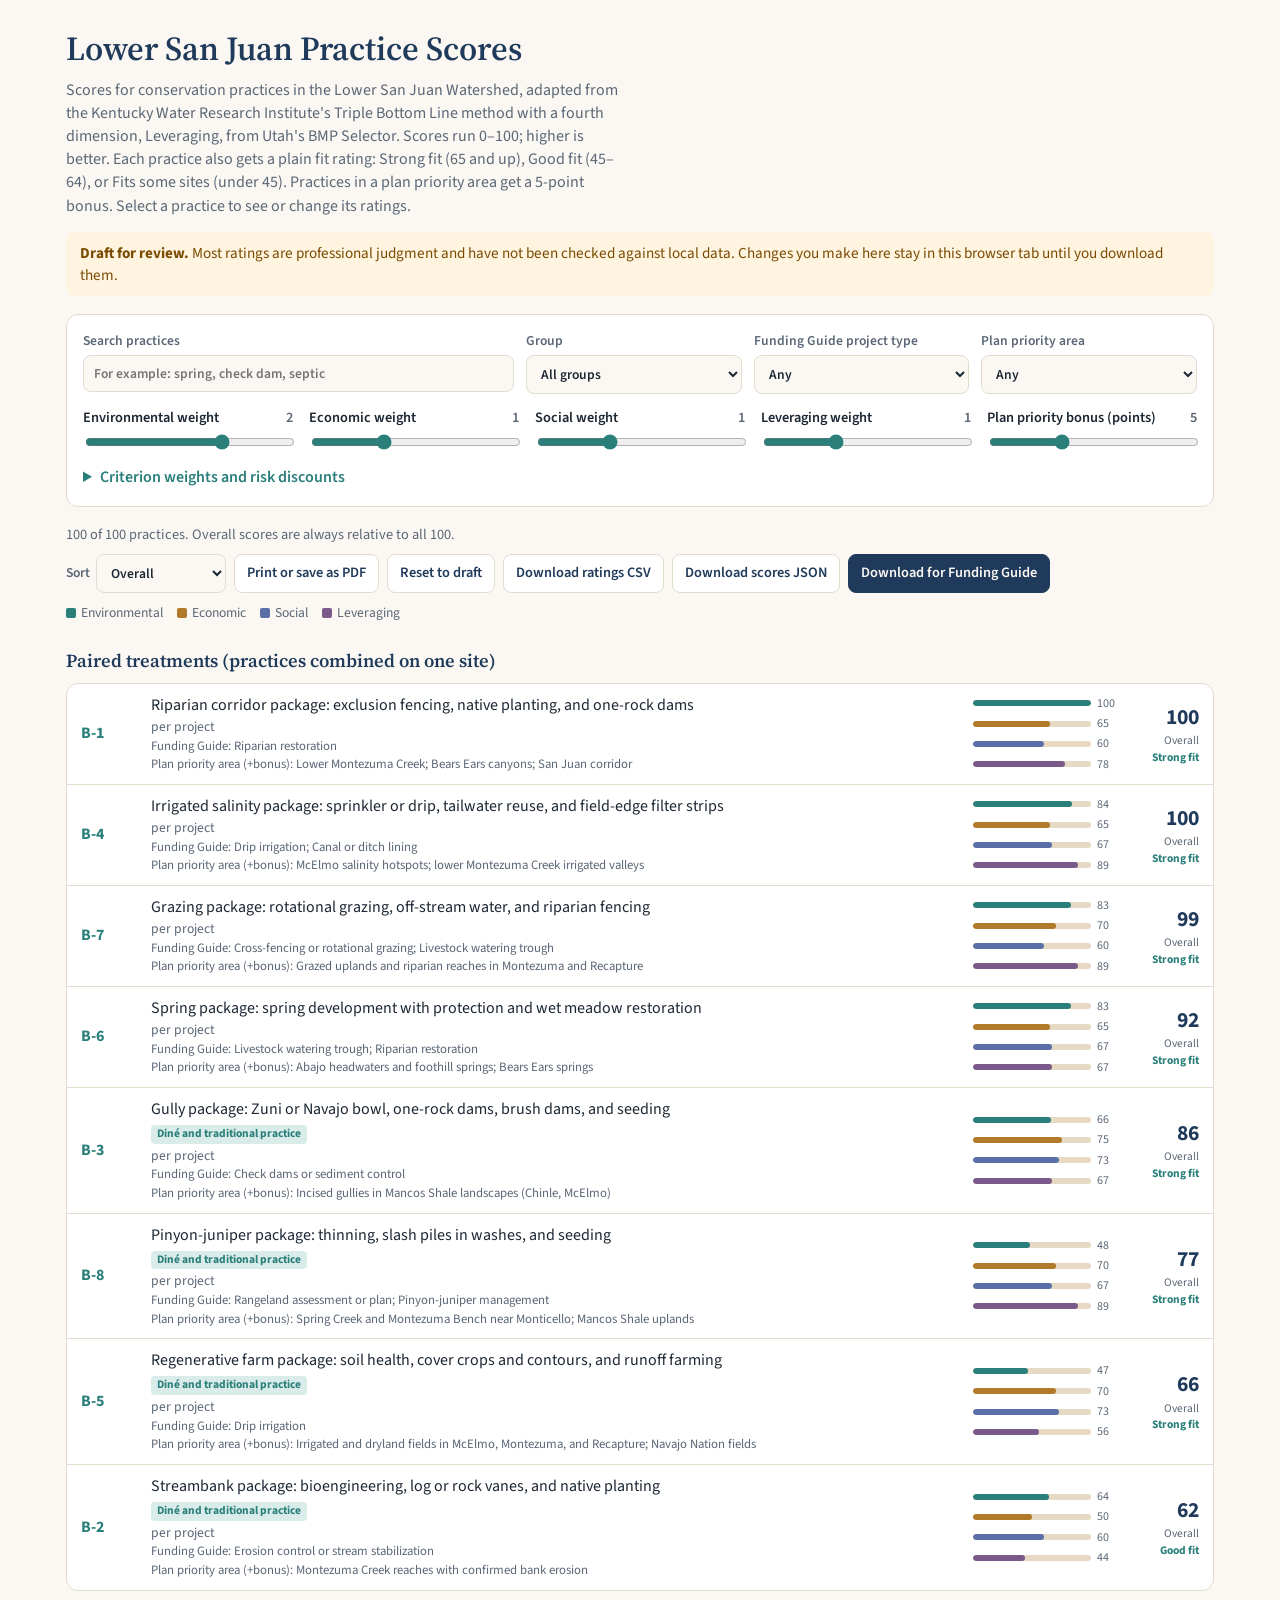
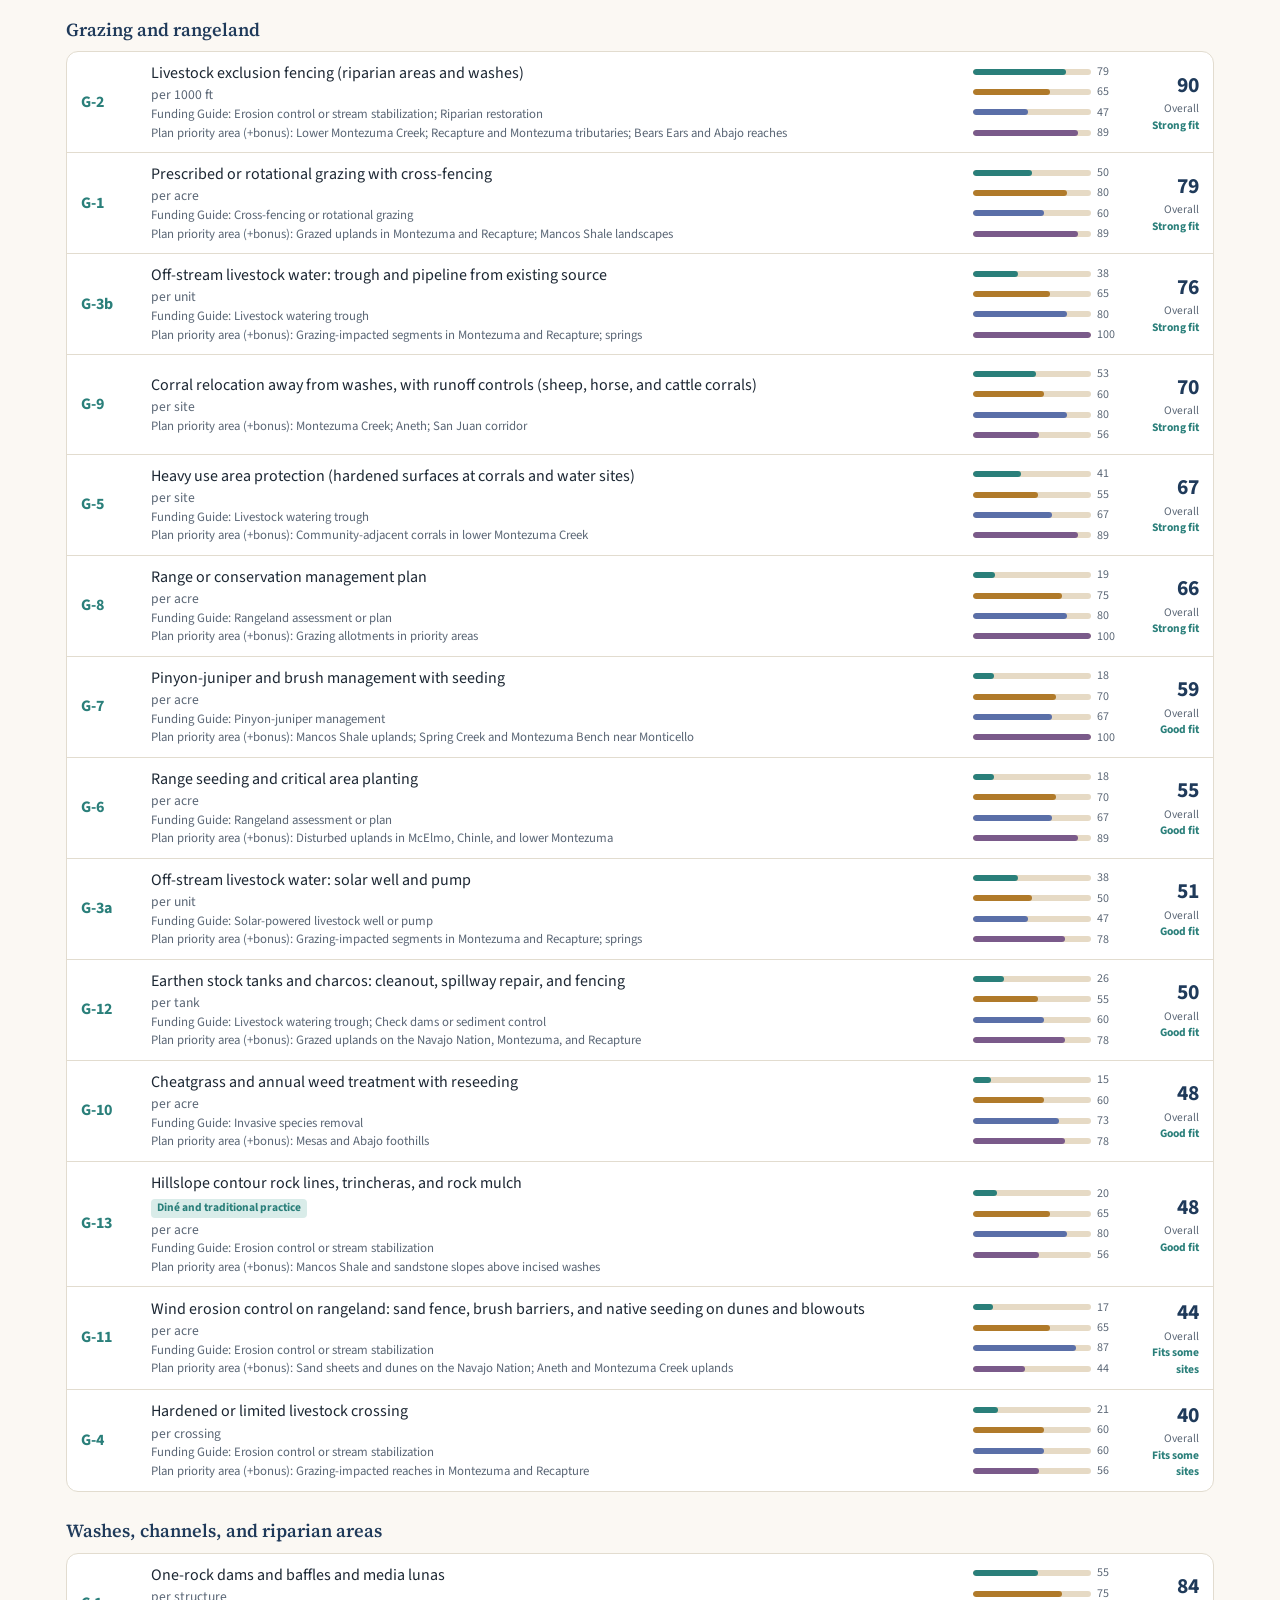
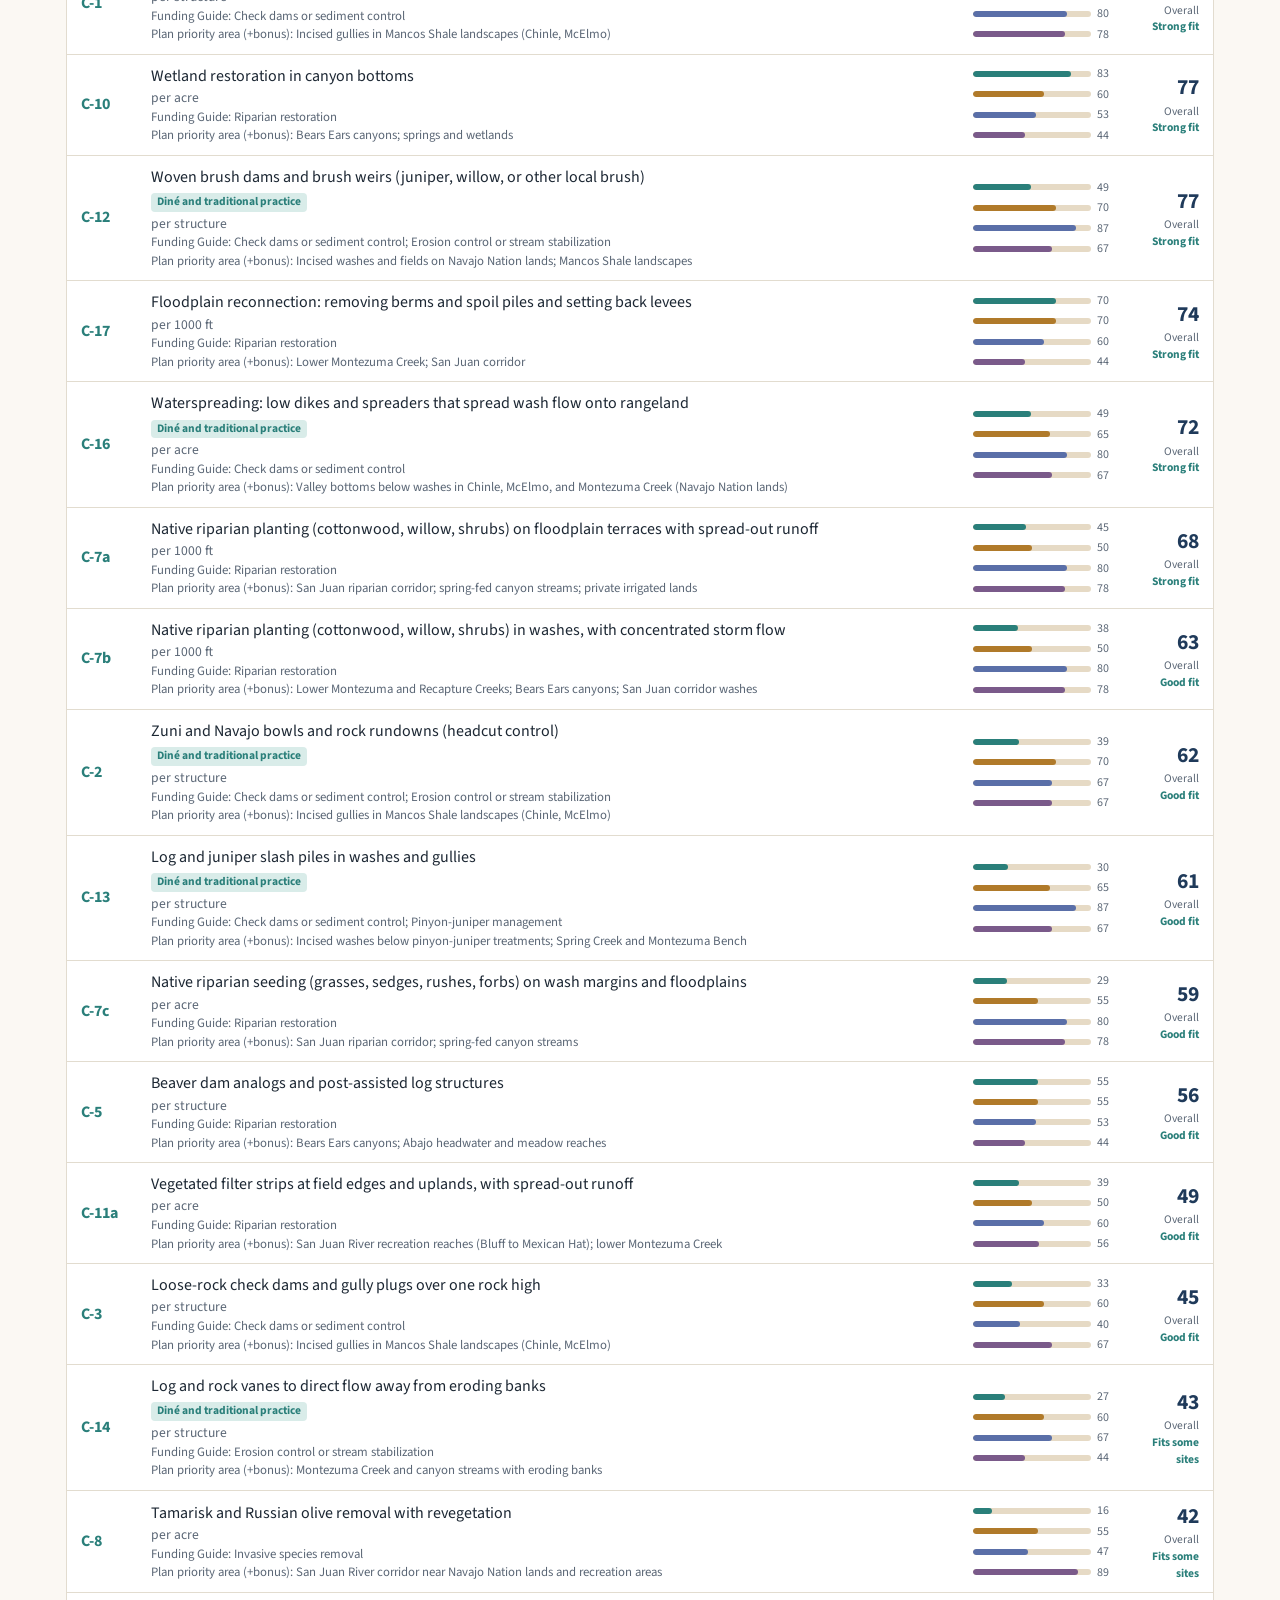
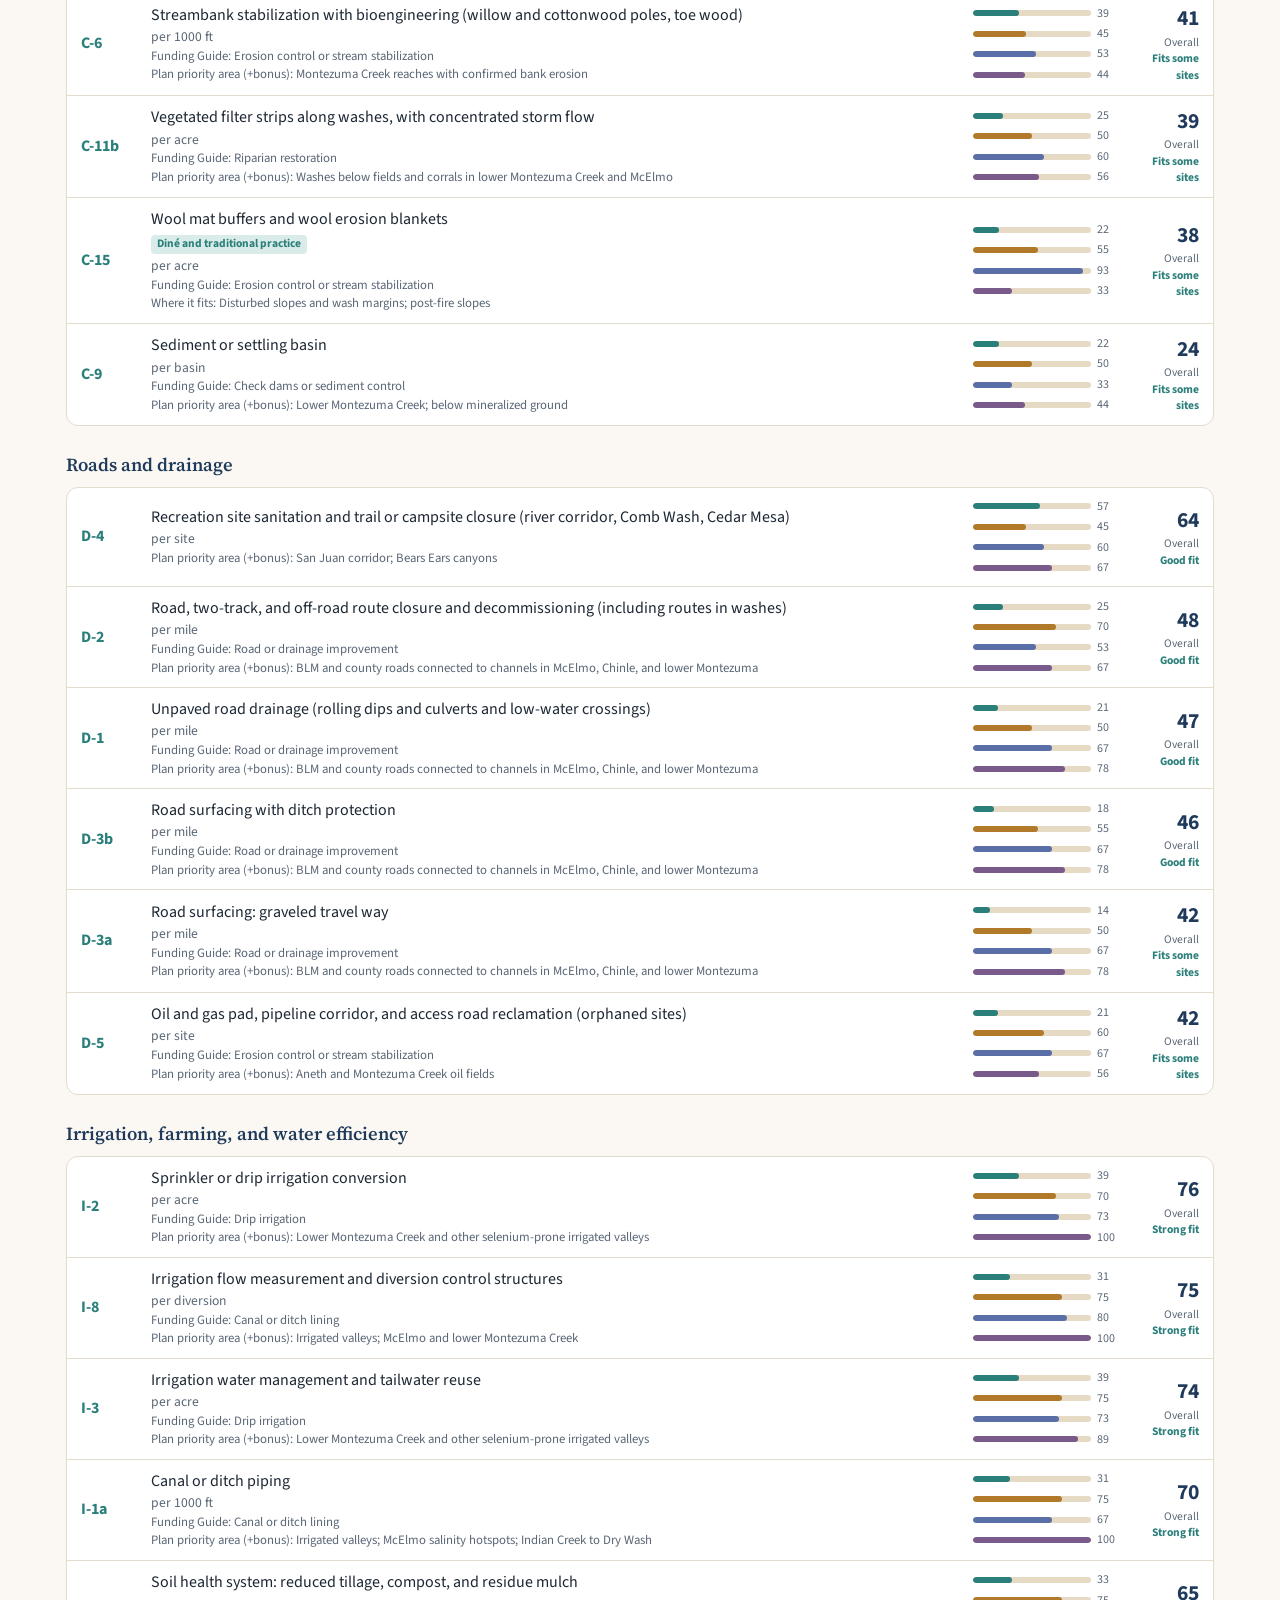
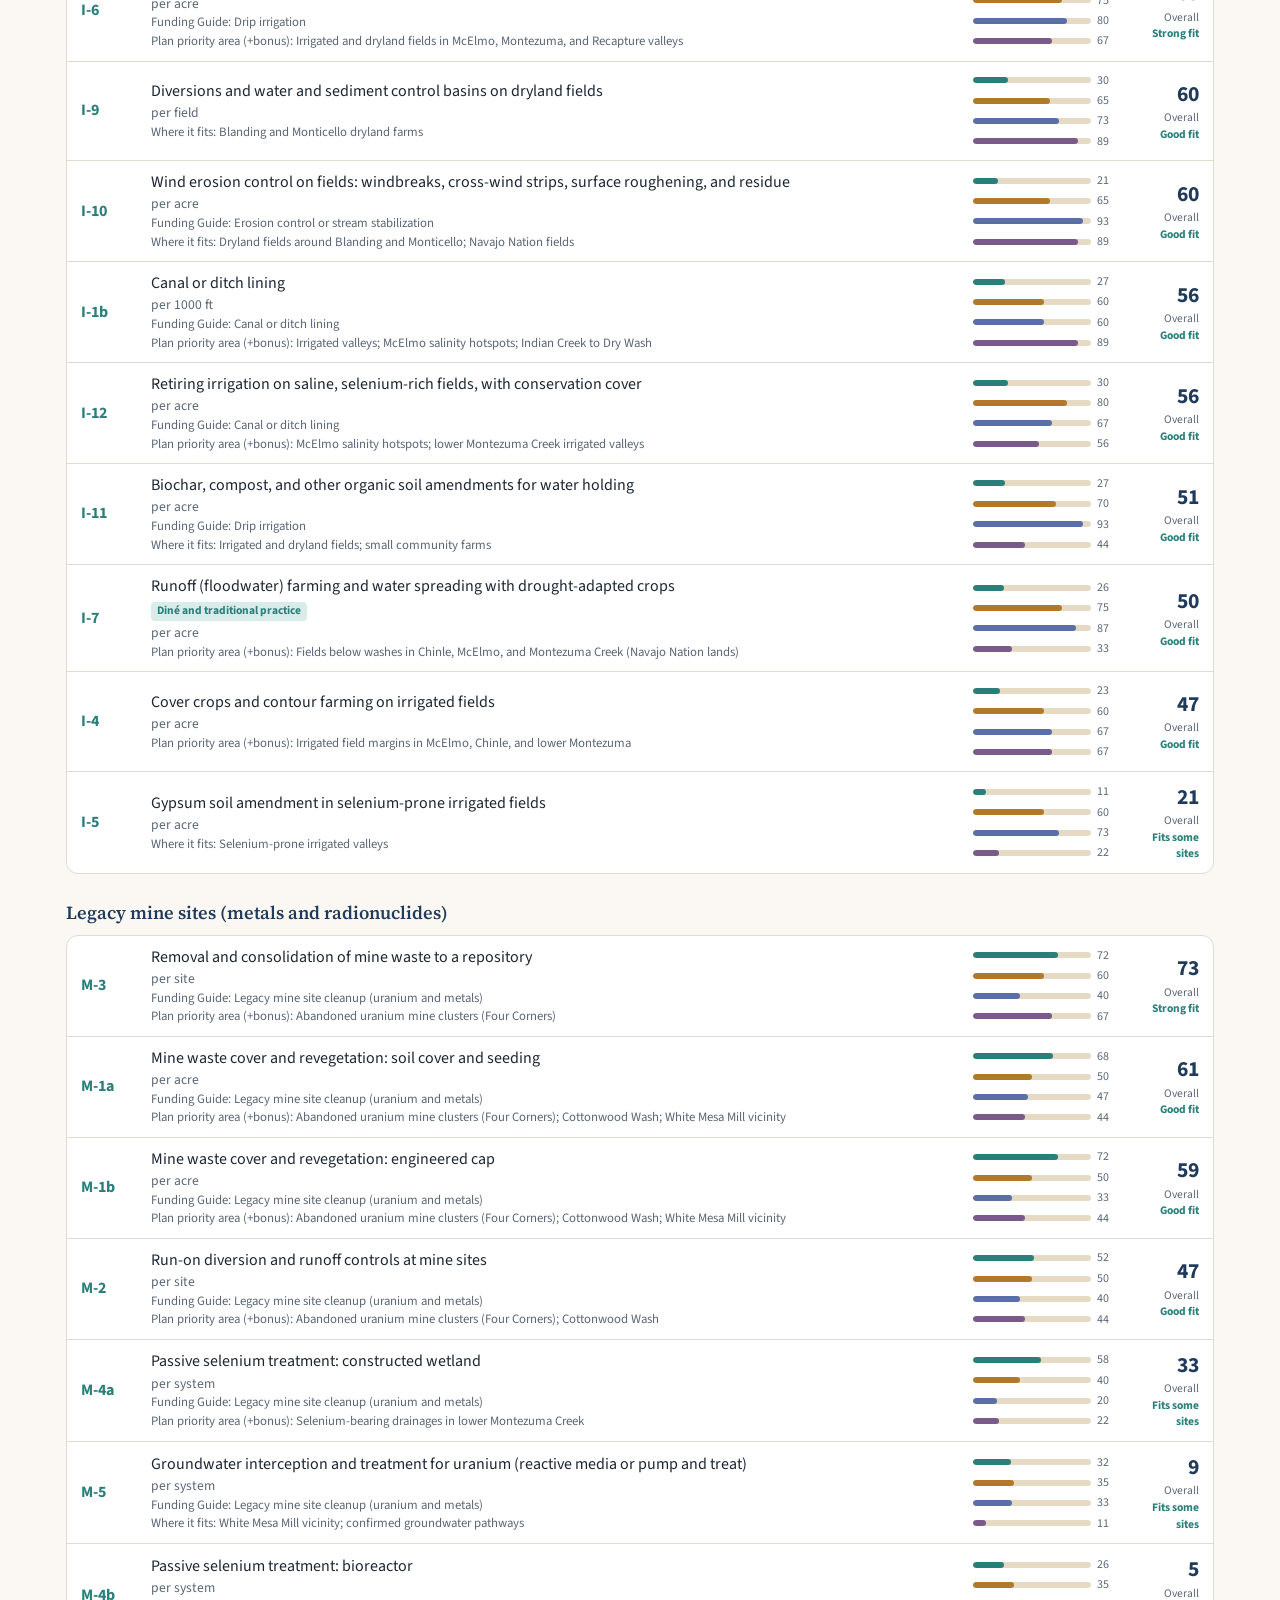
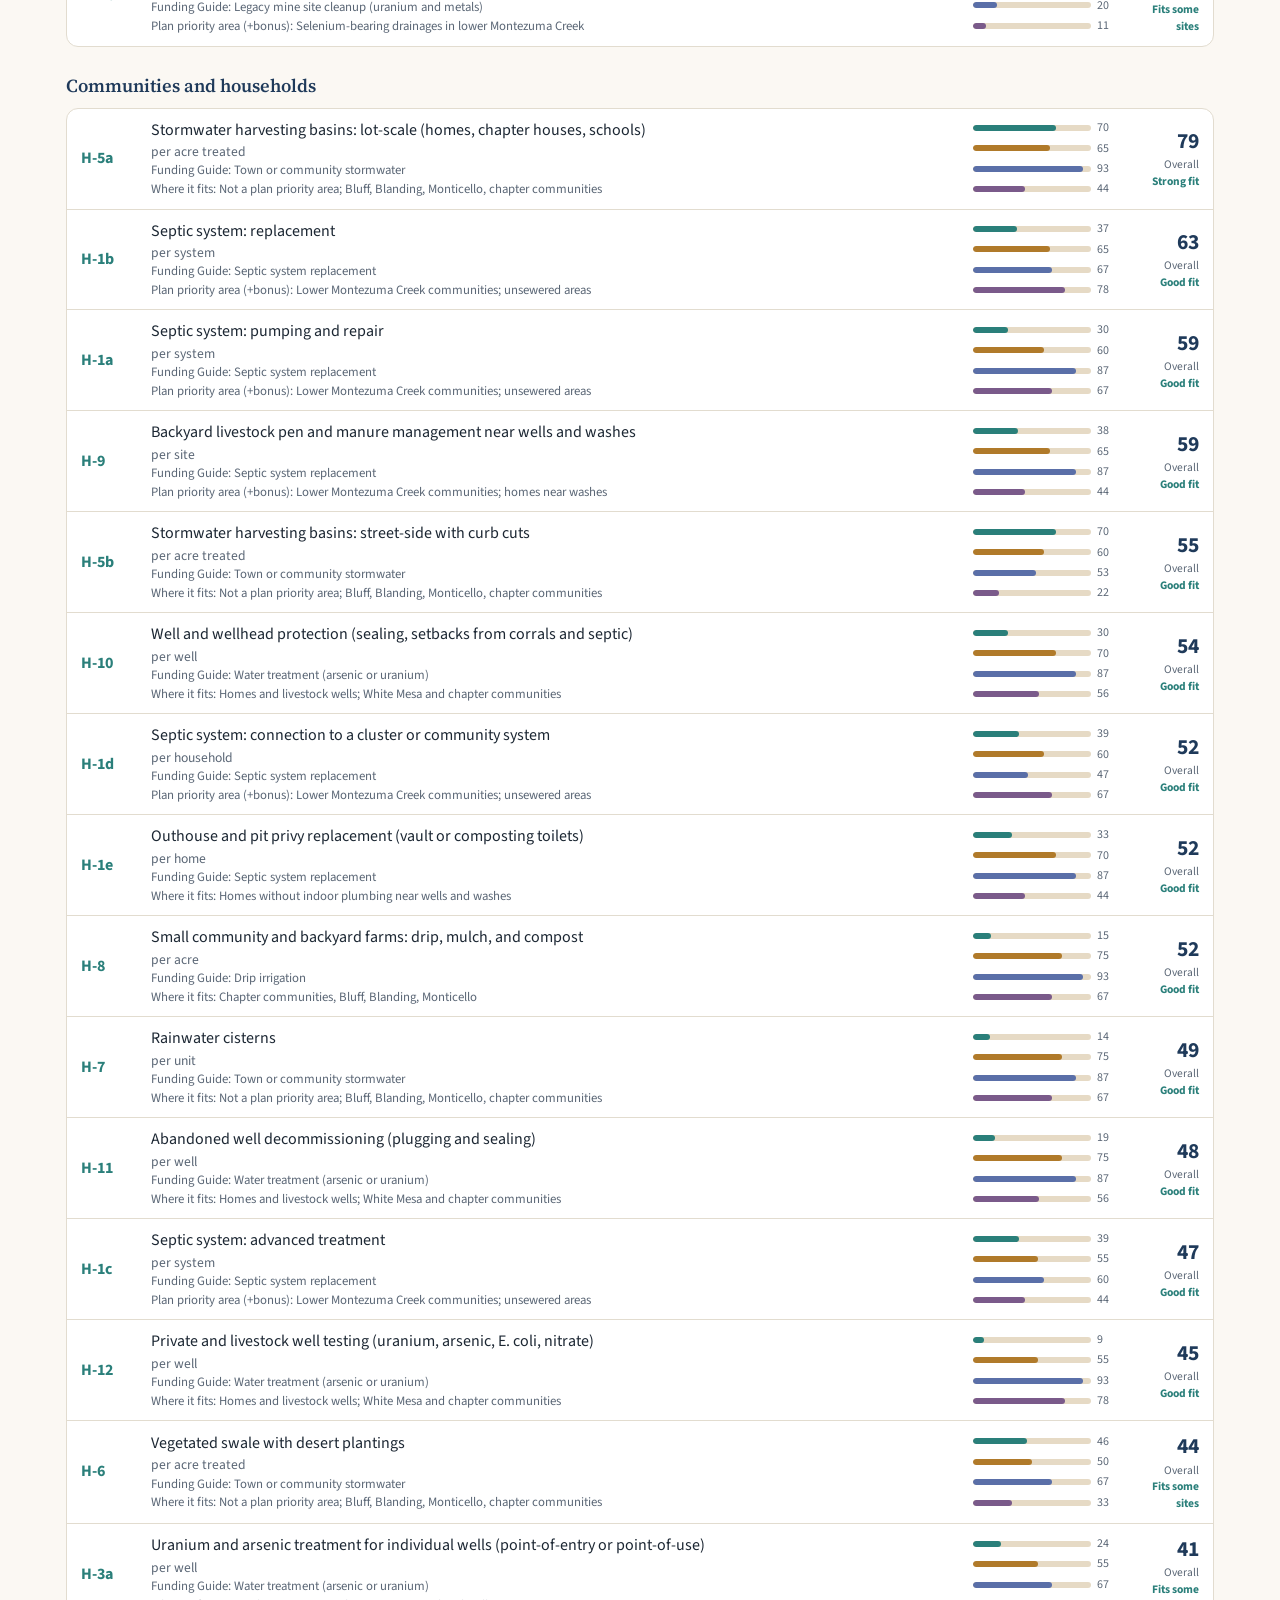
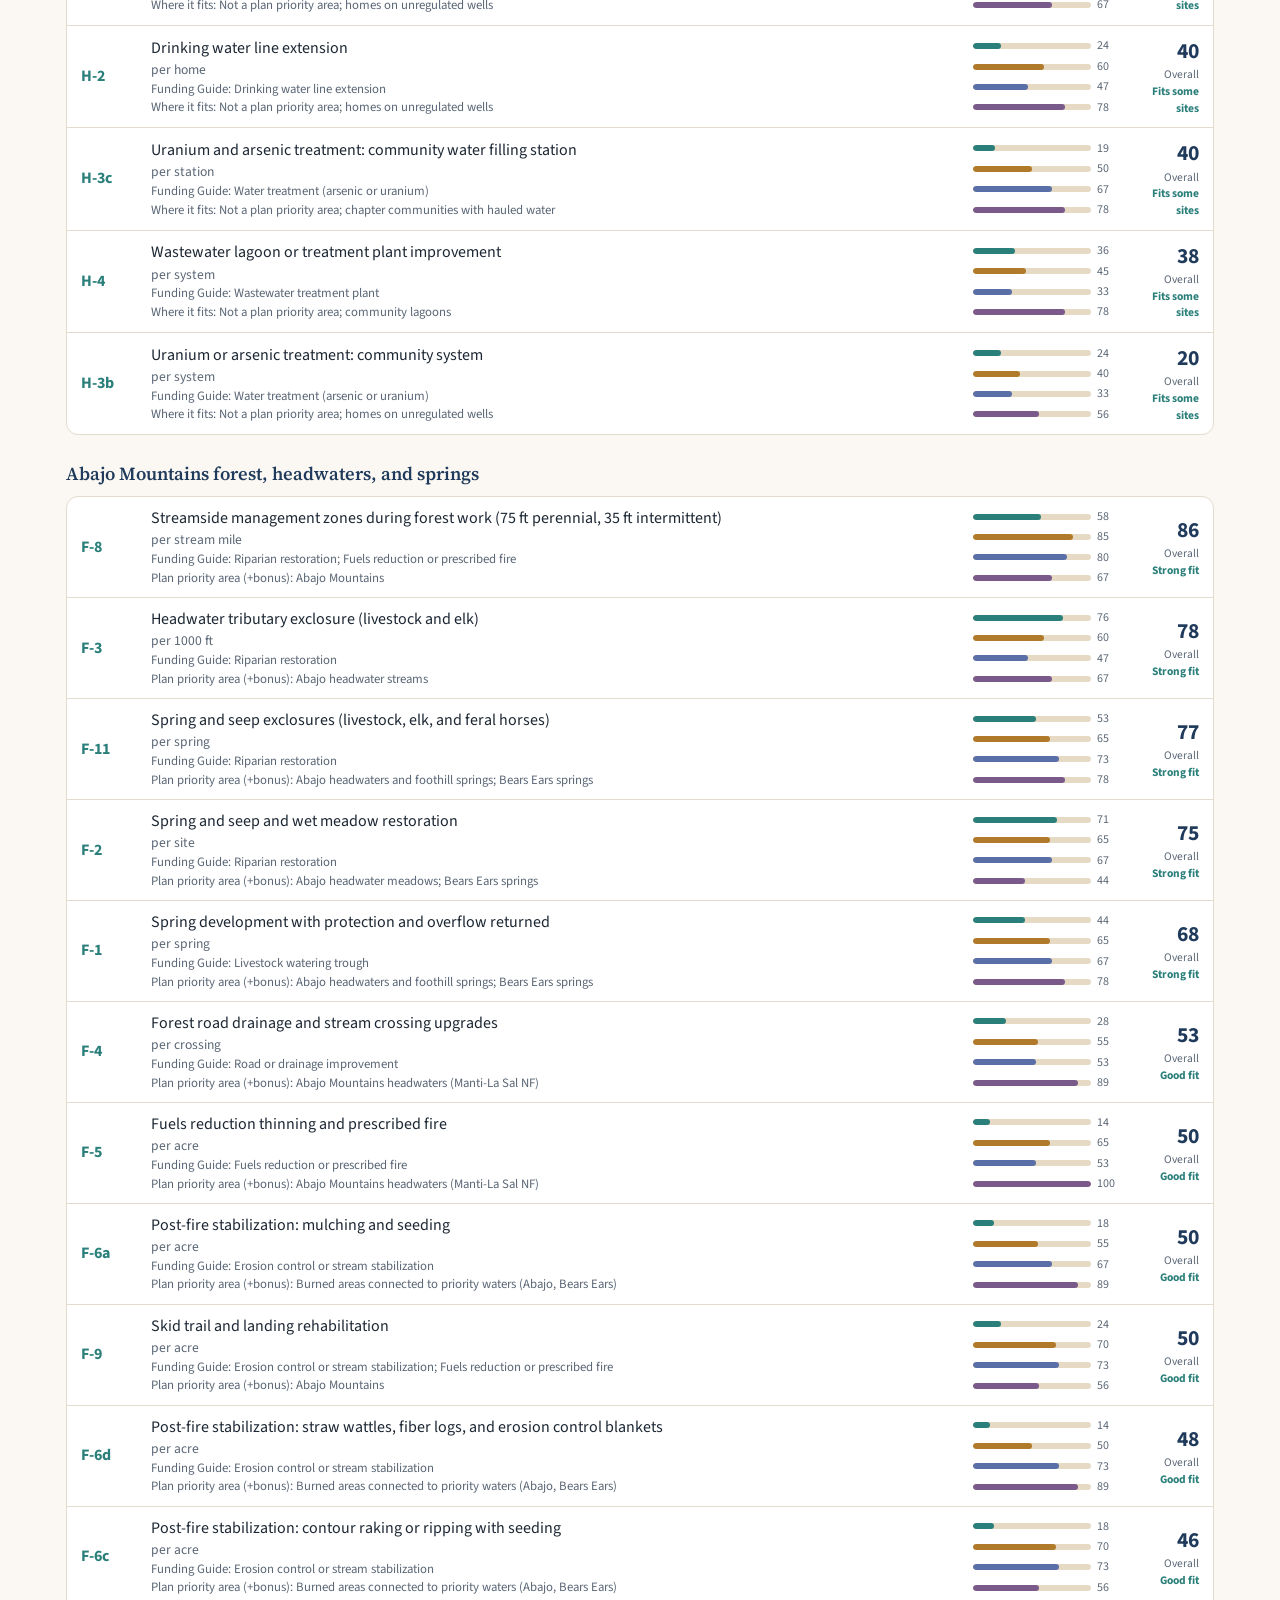
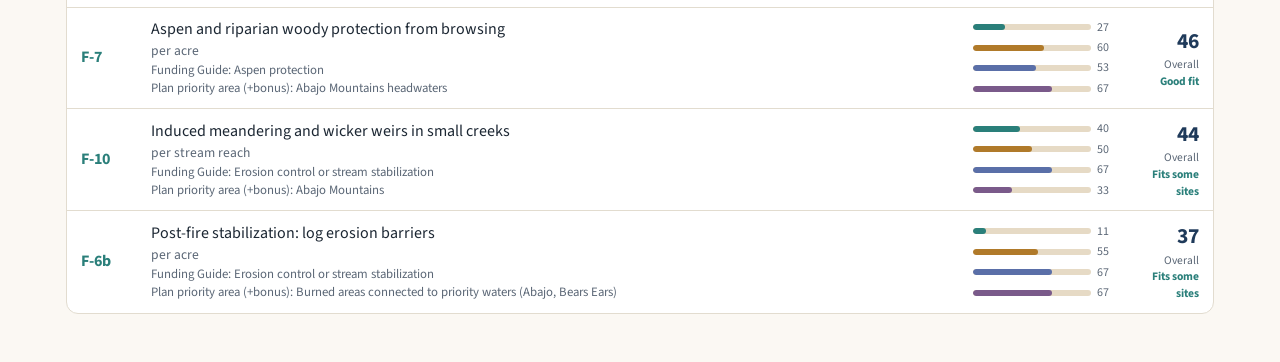
==== commit efa9d3b3: "Update practice-scores.html" ====
--- a/practice-scores.html
+++ b/practice-scores.html
@@ -136,14 +136,32 @@
 footer { margin-top: 32px; color: var(--muted); font-size: 0.85rem; }
 footer a { color: var(--teal); }
 .empty { padding: 24px; text-align: center; color: var(--muted); }
+@media print {
+  :root, :root[data-theme="dark"], :root:not([data-theme="light"]) {
+    --navy: #1f3a5a; --teal: #2a7f7a; --teal-soft: #d9ece9; --sand: #f4ede1; --sand-deep: #e6dac5;
+    --bg: #ffffff; --surface: #ffffff; --text: #1c2733; --muted: #5b6776; --line: #d9d2c3;
+    --bar-env: #2a7f7a; --bar-econ: #b07a2a; --bar-soc: #5a6fa8; --bar-lev: #7a5a8a;
+  }
+  @page { size: letter; margin: 0.55in 0.5in; }
+  body { background: #fff; font-size: 10pt; -webkit-print-color-adjust: exact; print-color-adjust: exact; }
+  .wrap { max-width: none; padding: 0; }
+  .panel, .toolbar, .no-print, .detail { display: none !important; }
+  header h1 { font-size: 20pt; }
+  .draft { margin-top: 8px; }
+  .legend { margin-top: 12px; }
+  .group-h { break-after: avoid; page-break-after: avoid; margin-top: 18px; }
+  .table { border: 1px solid var(--line); }
+  .row { break-inside: avoid; page-break-inside: avoid; cursor: default; padding: 6px 10px; grid-template-columns: 44px minmax(0, 1fr) 120px 76px; } .fit { white-space: nowrap; }
+  .row:hover { background: none; }
+}
 </style>
 </head>
 <body>
 <div class="wrap">
   <header>
     <h1>Lower San Juan Practice Scores</h1>
-    <p>Scores for conservation practices in the Lower San Juan Watershed, adapted from the Kentucky Water Research Institute's Triple Bottom Line method with a fourth dimension, Leveraging, from Utah's BMP Selector. Scores run 0–100; higher is better. Each practice also gets a plain fit rating: Strong fit (65 and up), Good fit (45–64), or Fits some sites (under 45). Practices in a plan priority area get a 5-point bonus. Select a practice to see or change its ratings.</p>
-    <div class="draft"><strong>Draft for review.</strong> Most ratings are professional judgment and have not been checked against local data. Changes you make here stay in this browser tab until you download them.</div>
+    <p>Scores for conservation practices in the Lower San Juan Watershed, adapted from the Kentucky Water Research Institute's Triple Bottom Line method with a fourth dimension, Leveraging, from Utah's BMP Selector. Scores run 0–100; higher is better. Each practice also gets a plain fit rating: Strong fit (65 and up), Good fit (45–64), or Fits some sites (under 45). Practices in a plan priority area get a 5-point bonus.<span class="no-print"> Select a practice to see or change its ratings.</span></p>
+    <div class="draft"><strong>Draft for review.</strong> Most ratings are professional judgment and have not been checked against local data.<span class="no-print"> Changes you make here stay in this browser tab until you download them.</span></div>
   </header>
 
   <section class="panel" aria-label="Filters and weights">
@@ -191,6 +209,7 @@
           <option value="id">ID</option>
         </select>
       </label>
+      <button id="print" type="button">Print or save as PDF</button>
       <button id="reset" type="button">Reset to draft</button>
       <button id="dlcsv" type="button">Download ratings CSV</button>
       <button id="dljson" type="button">Download scores JSON</button>
@@ -206,10 +225,6 @@
 
   <main id="results"></main>
 
-  <footer>
-    <p>Method: Environmental = weighted sum of ratings after any failure-risk discount, divided by the highest sum among all practices. Economic, Social, and Leveraging = weighted sum divided by the maximum possible. Within Environmental, criteria tied to the plan's four goals (sediment, salinity, E. coli, selenium, metals and radionuclides, flow, riparian habitat, bank and channel) count 1.5 times, human health counts 2 times, and nitrogen, phosphorus, and temperature count once. Overall = weighted average of the four dimensions (Environmental counts double by default, so water quality benefit leads), rescaled so the lowest practice scores 0 and the highest 100, plus a 5-point bonus (capped at 100) for practices the plan ties to a priority area. Fit: Strong 65 and up, Good 45–64, Fits some sites under 45. Ratings are per each practice's own unit, so scores compare practices, not projects. Sources: P = Lower San Juan 9-Element Watershed Plan BMP tables (Tables 4–7), K = Kentucky rating carried over, L = other literature, J = professional judgment. Plan priority areas and tracking units follow the plan. Paired treatments take each component's best environmental rating plus one point on the pair's main targets, average economic, social, and leveraging ratings, the hardest approval, and an averaged risk discount (planting risk cut to 10% when paired); they are recalculated from their components when the draft is built, but edits on this page do not carry through to packages.</p>
-    <p>Adapted from the <a href="https://kwri.uky.edu/tbl">Kentucky Triple Bottom Line Analysis of Conservation Practices</a> (Kentucky Water Research Institute, 2024). Utah Division of Water Quality · Lower San Juan Nine-element Watershed Plan.</p>
-  </footer>
 </div>
 
 <script>
@@ -437,6 +452,7 @@
   wb.addEventListener("input", () => { bonus = Number(wb.value); document.getElementById("wBv").textContent = wb.value; render(); });
   ["q", "group", "fg", "pa", "sort"].forEach(id => document.getElementById(id).addEventListener("input", render));
 
+  document.getElementById("print").addEventListener("click", () => window.print());
   document.getElementById("reset").addEventListener("click", () => {
     data = structuredClone(DRAFT);
     Object.keys(weights).forEach(k => weights[k] = DEFAULT_W[k] ?? 1); bonus = BONUS_DEFAULT; document.getElementById("wB").value = String(BONUS_DEFAULT); document.getElementById("wBv").textContent = String(BONUS_DEFAULT);
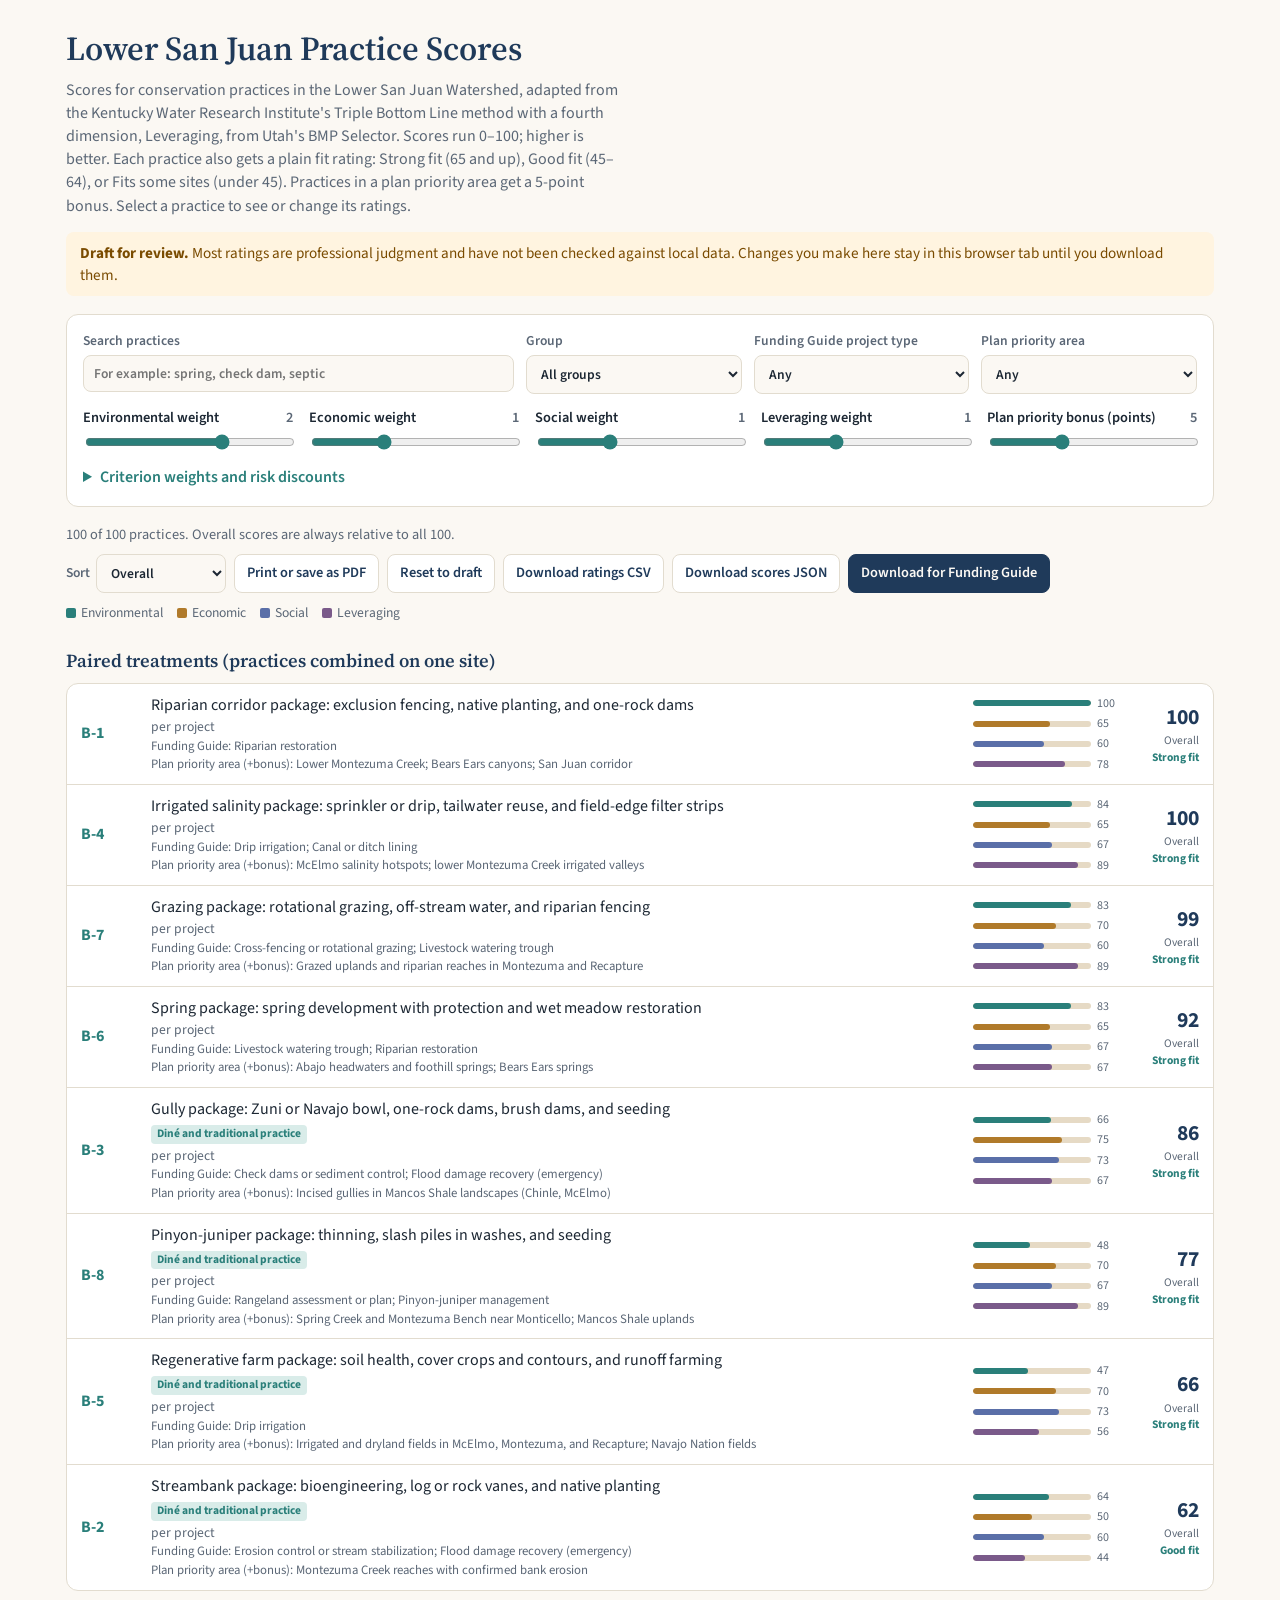
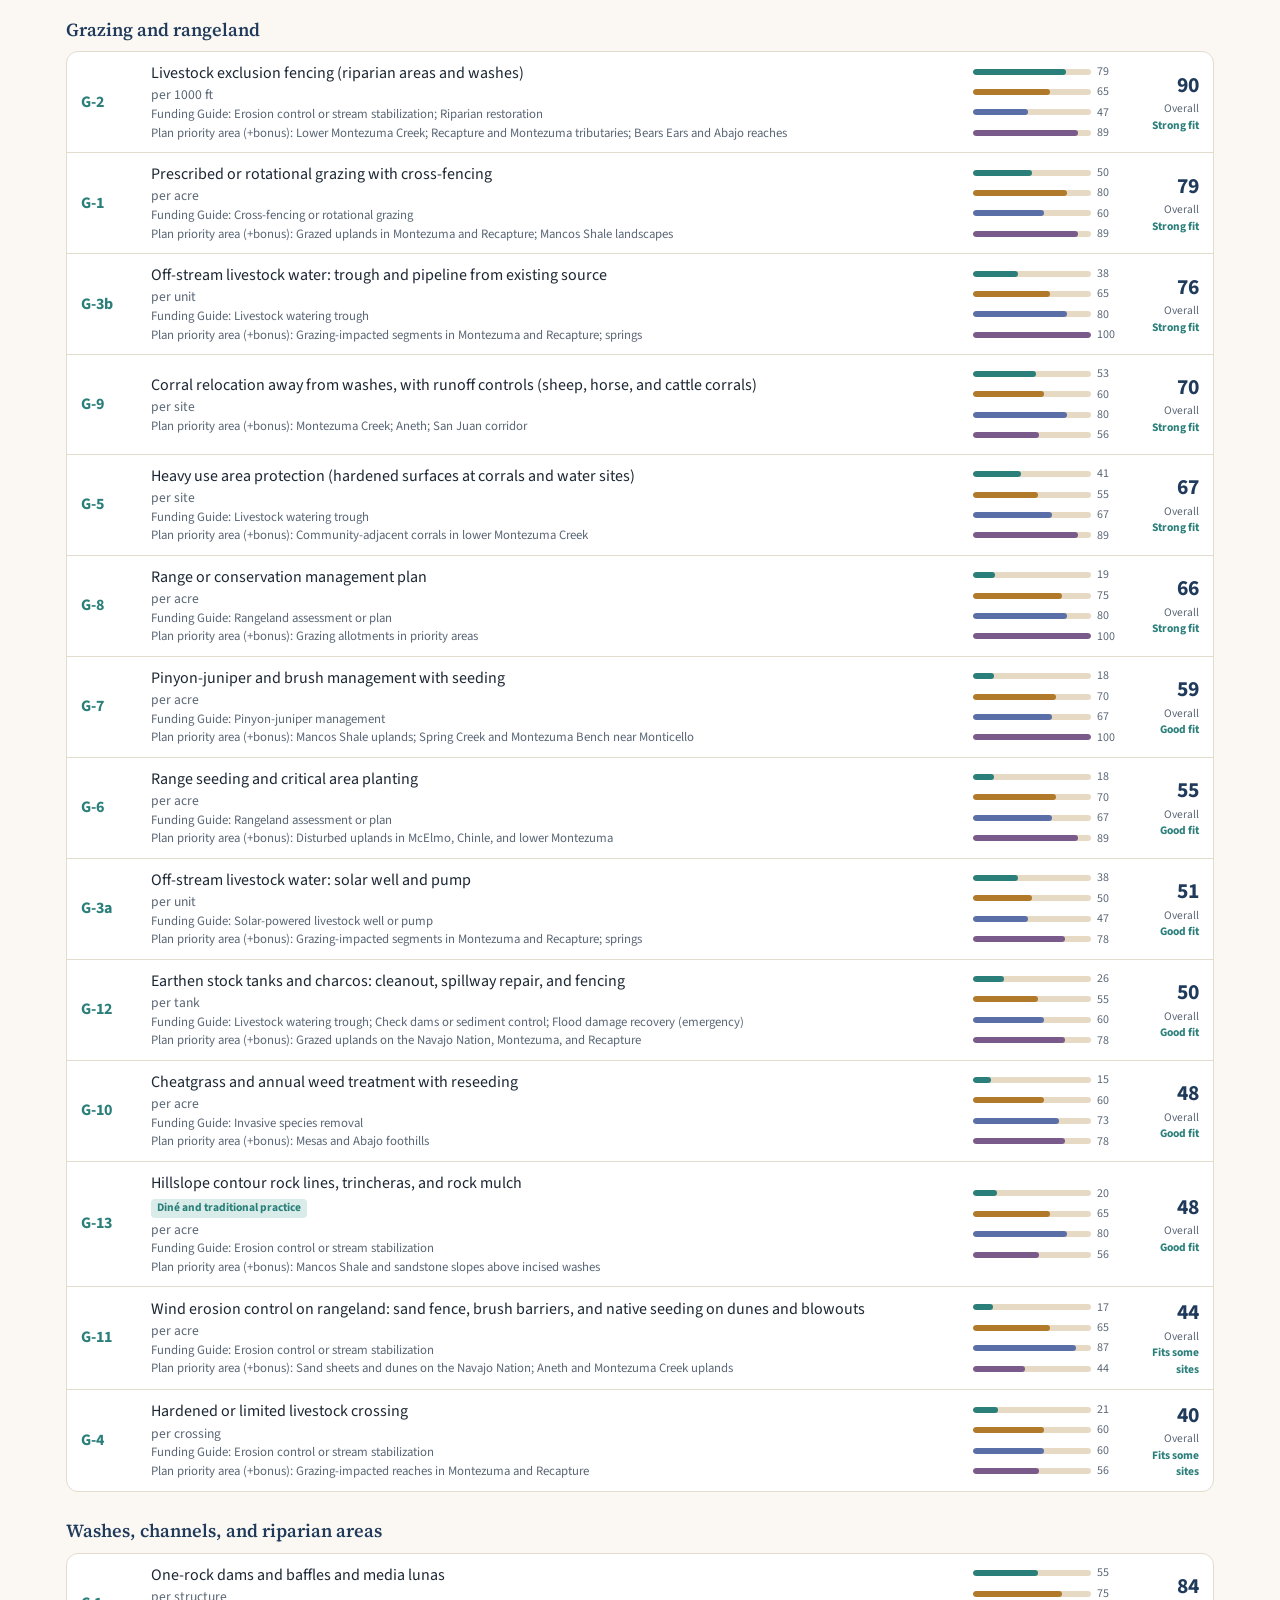
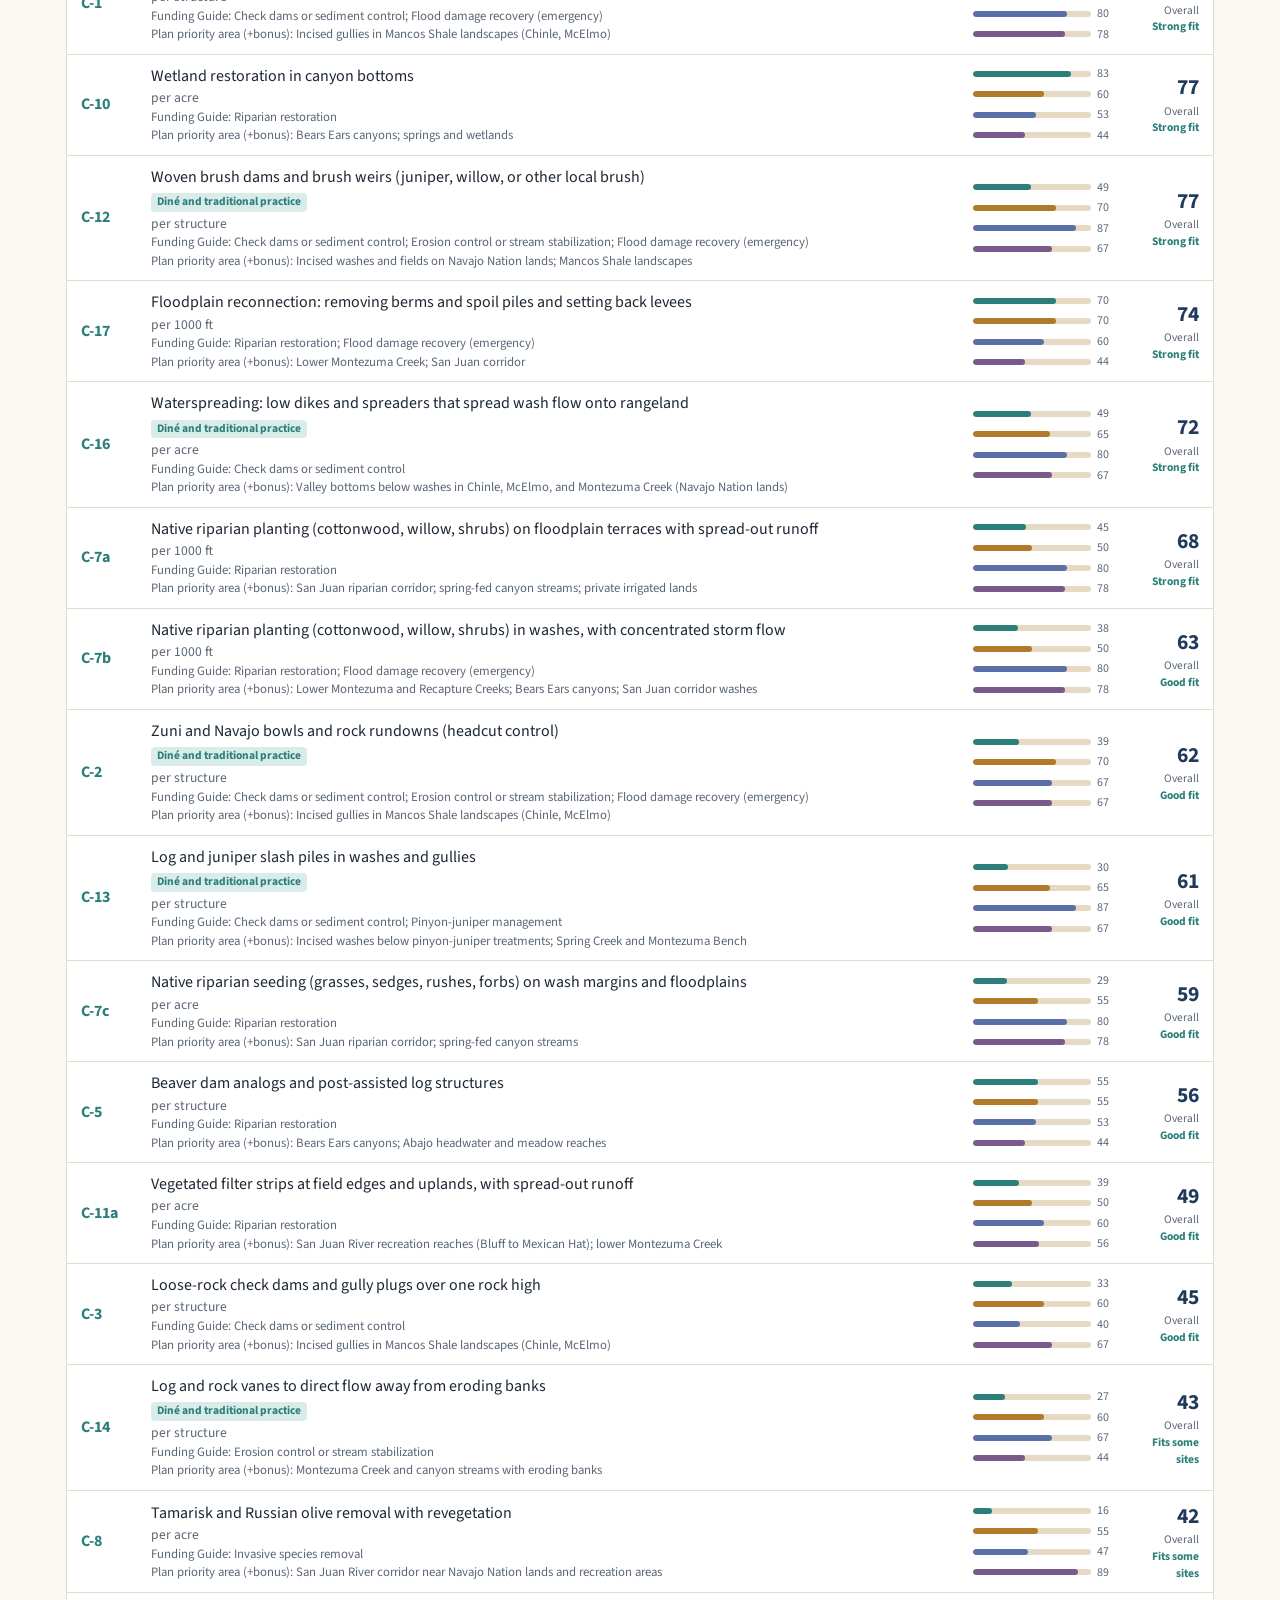
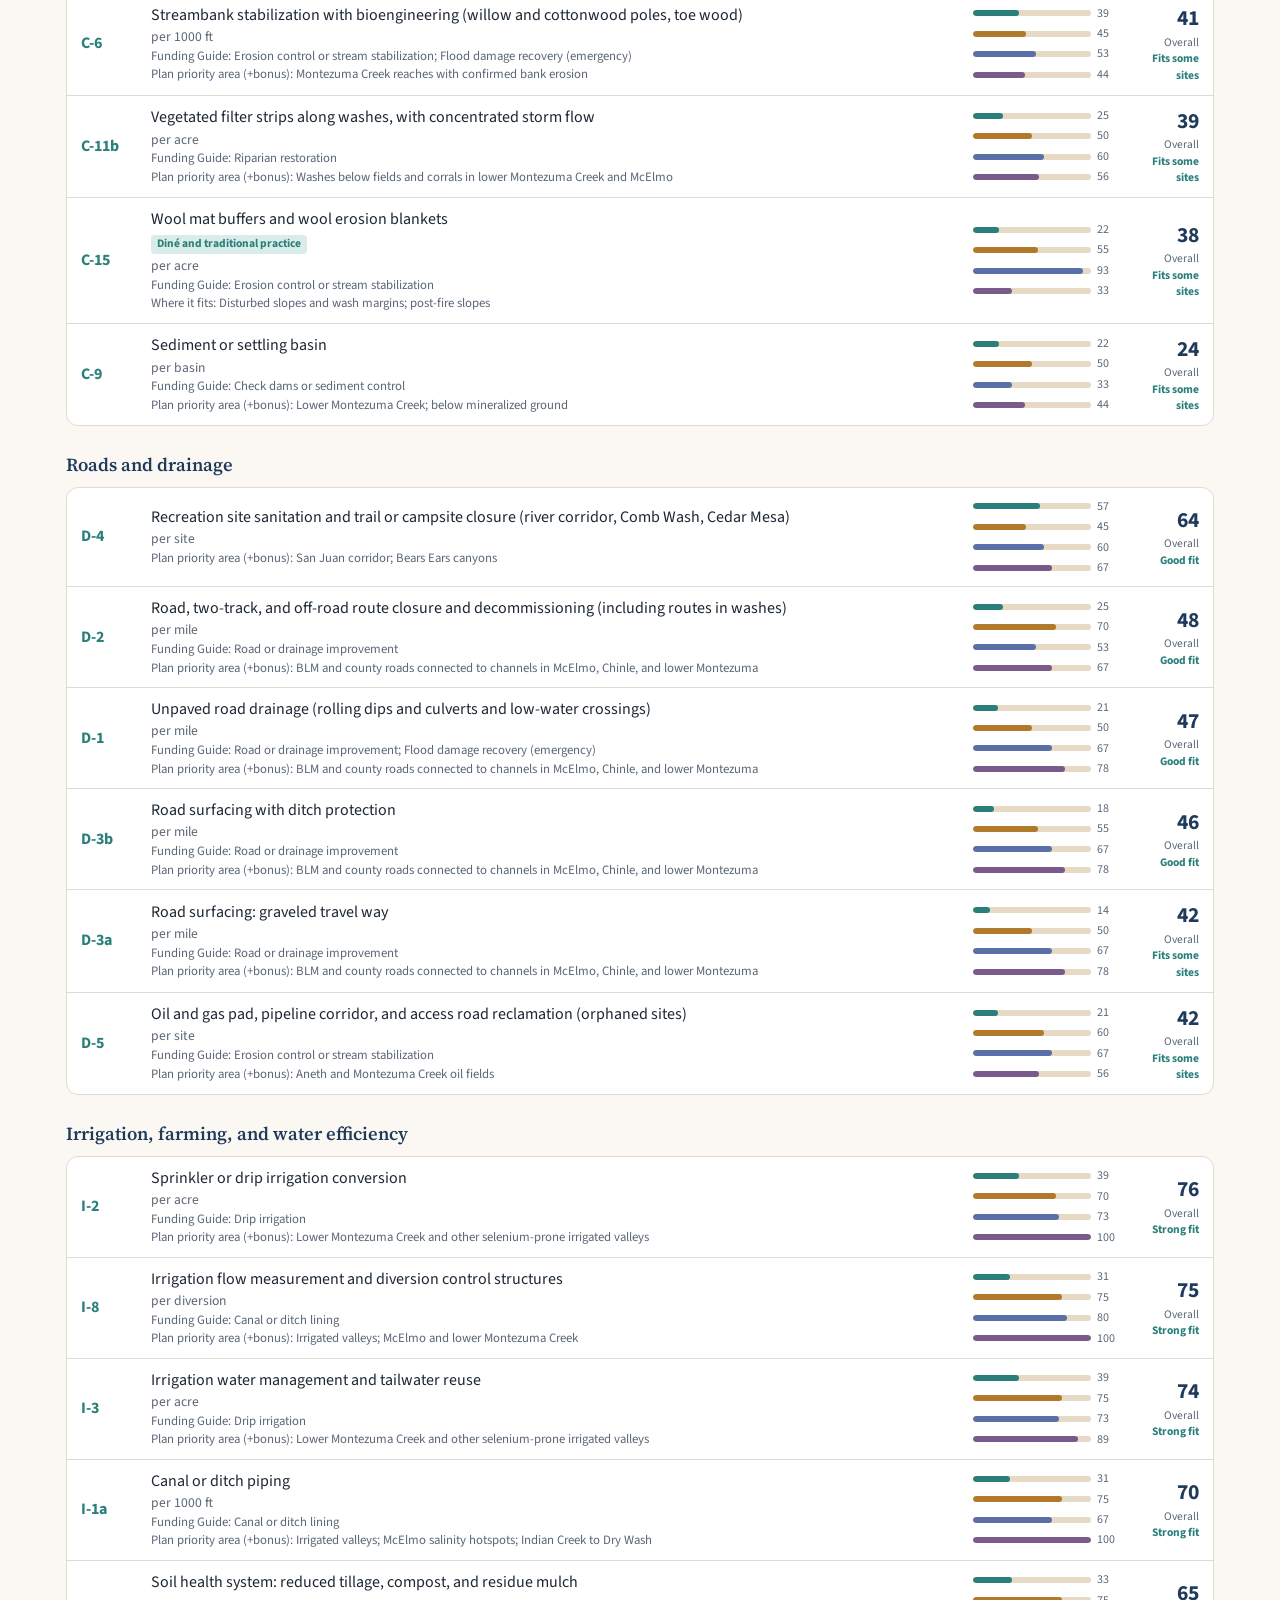
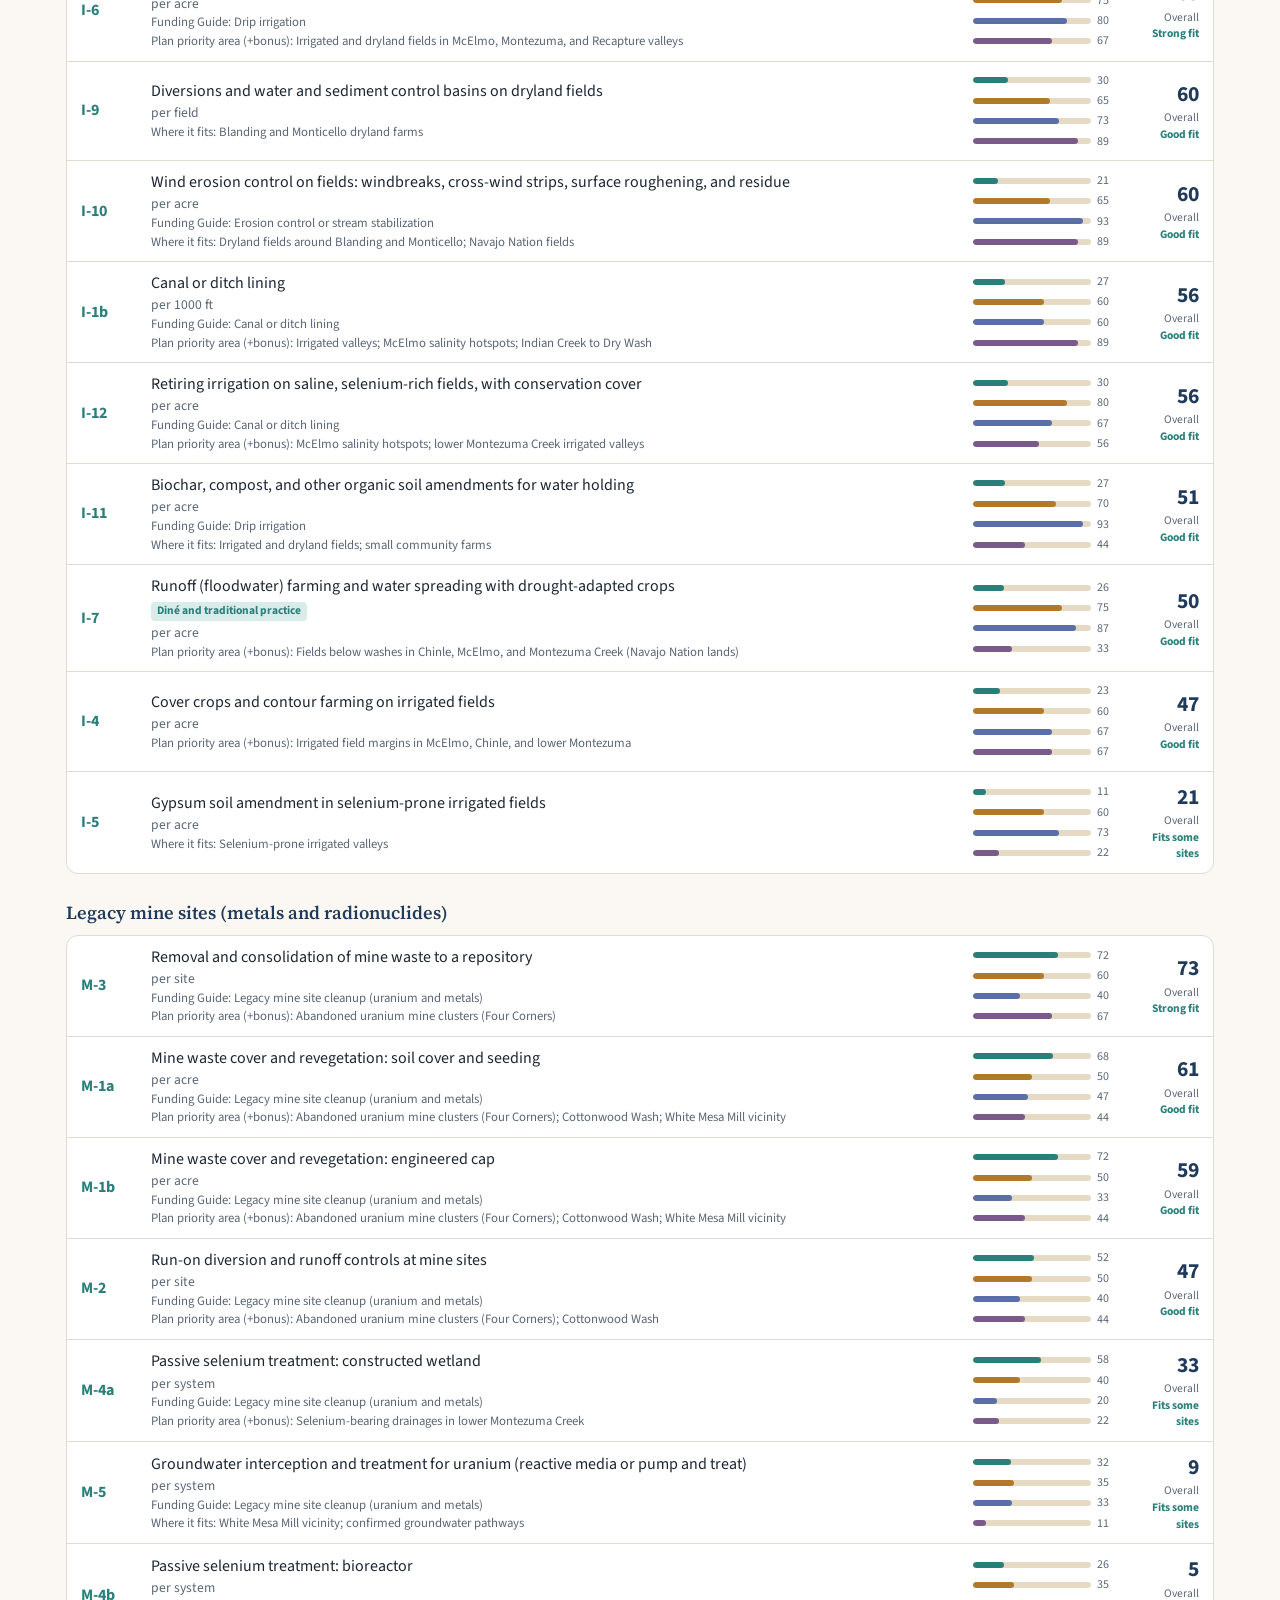
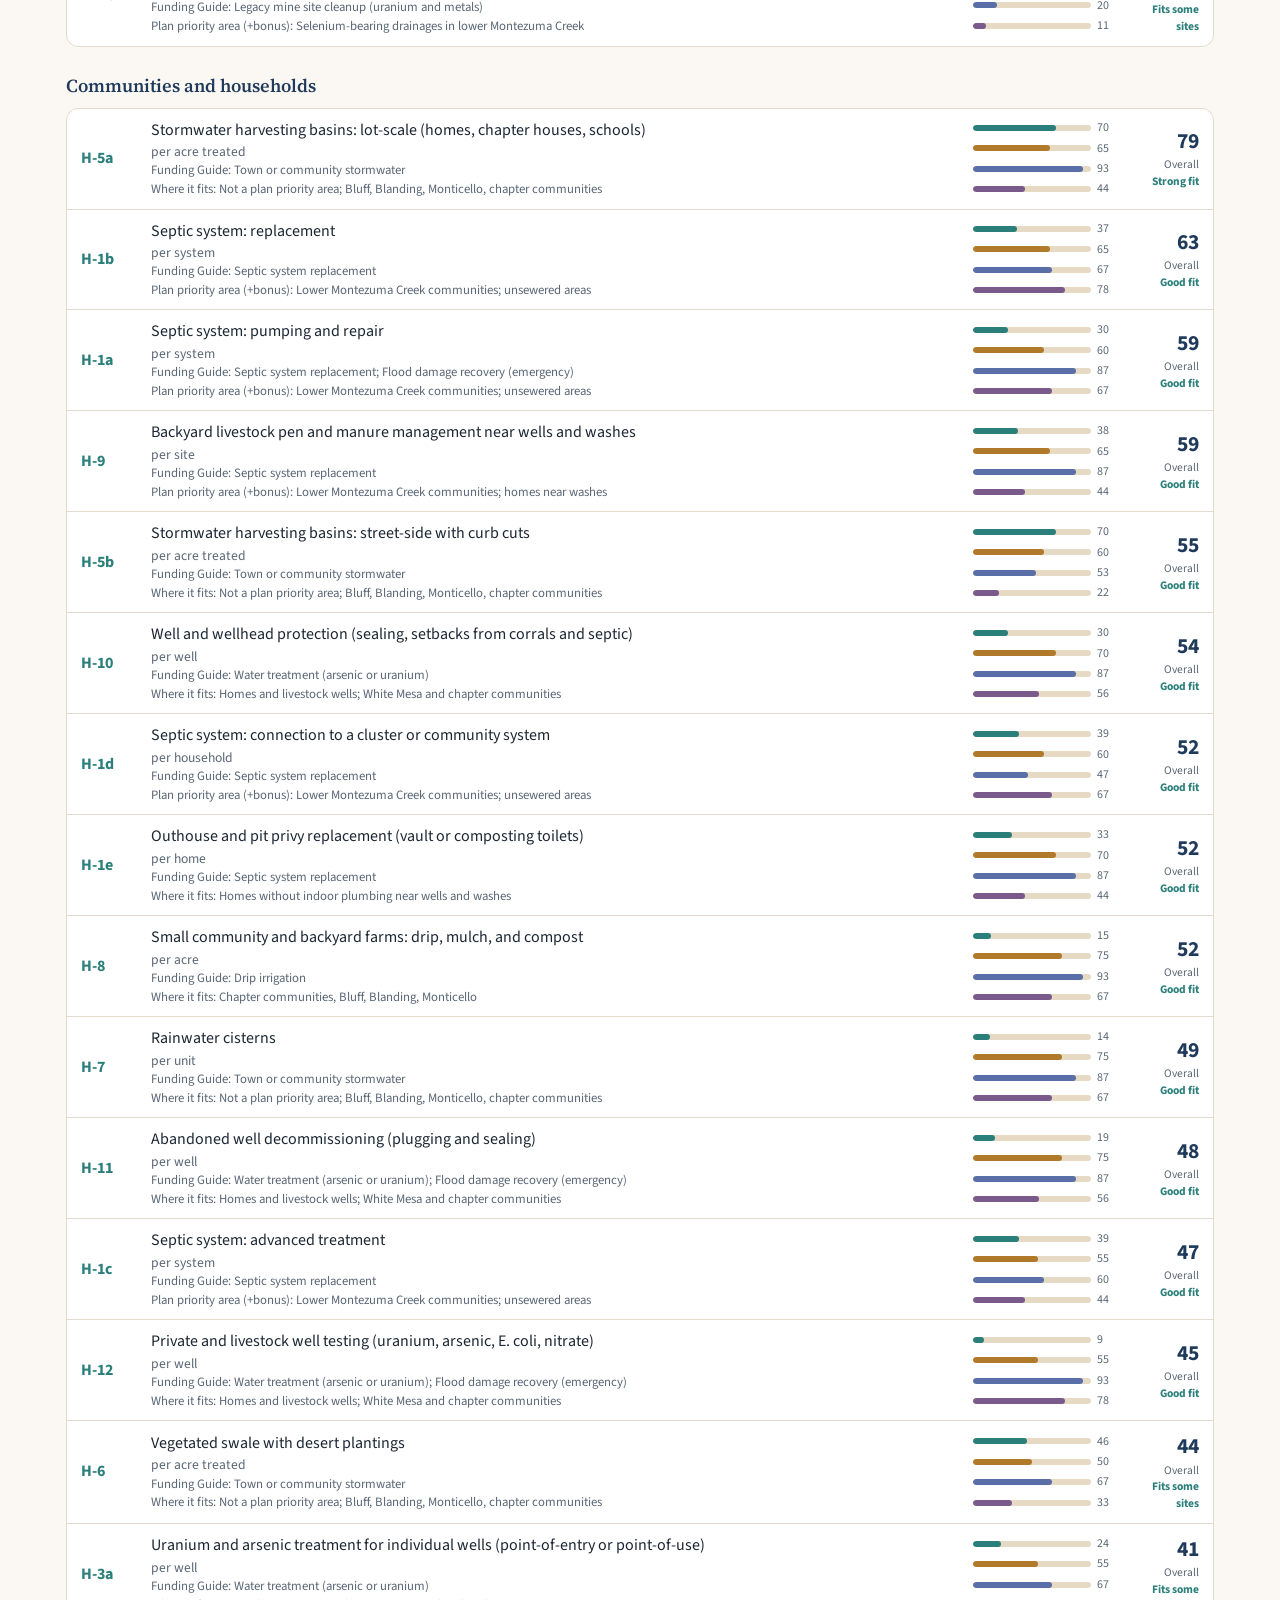
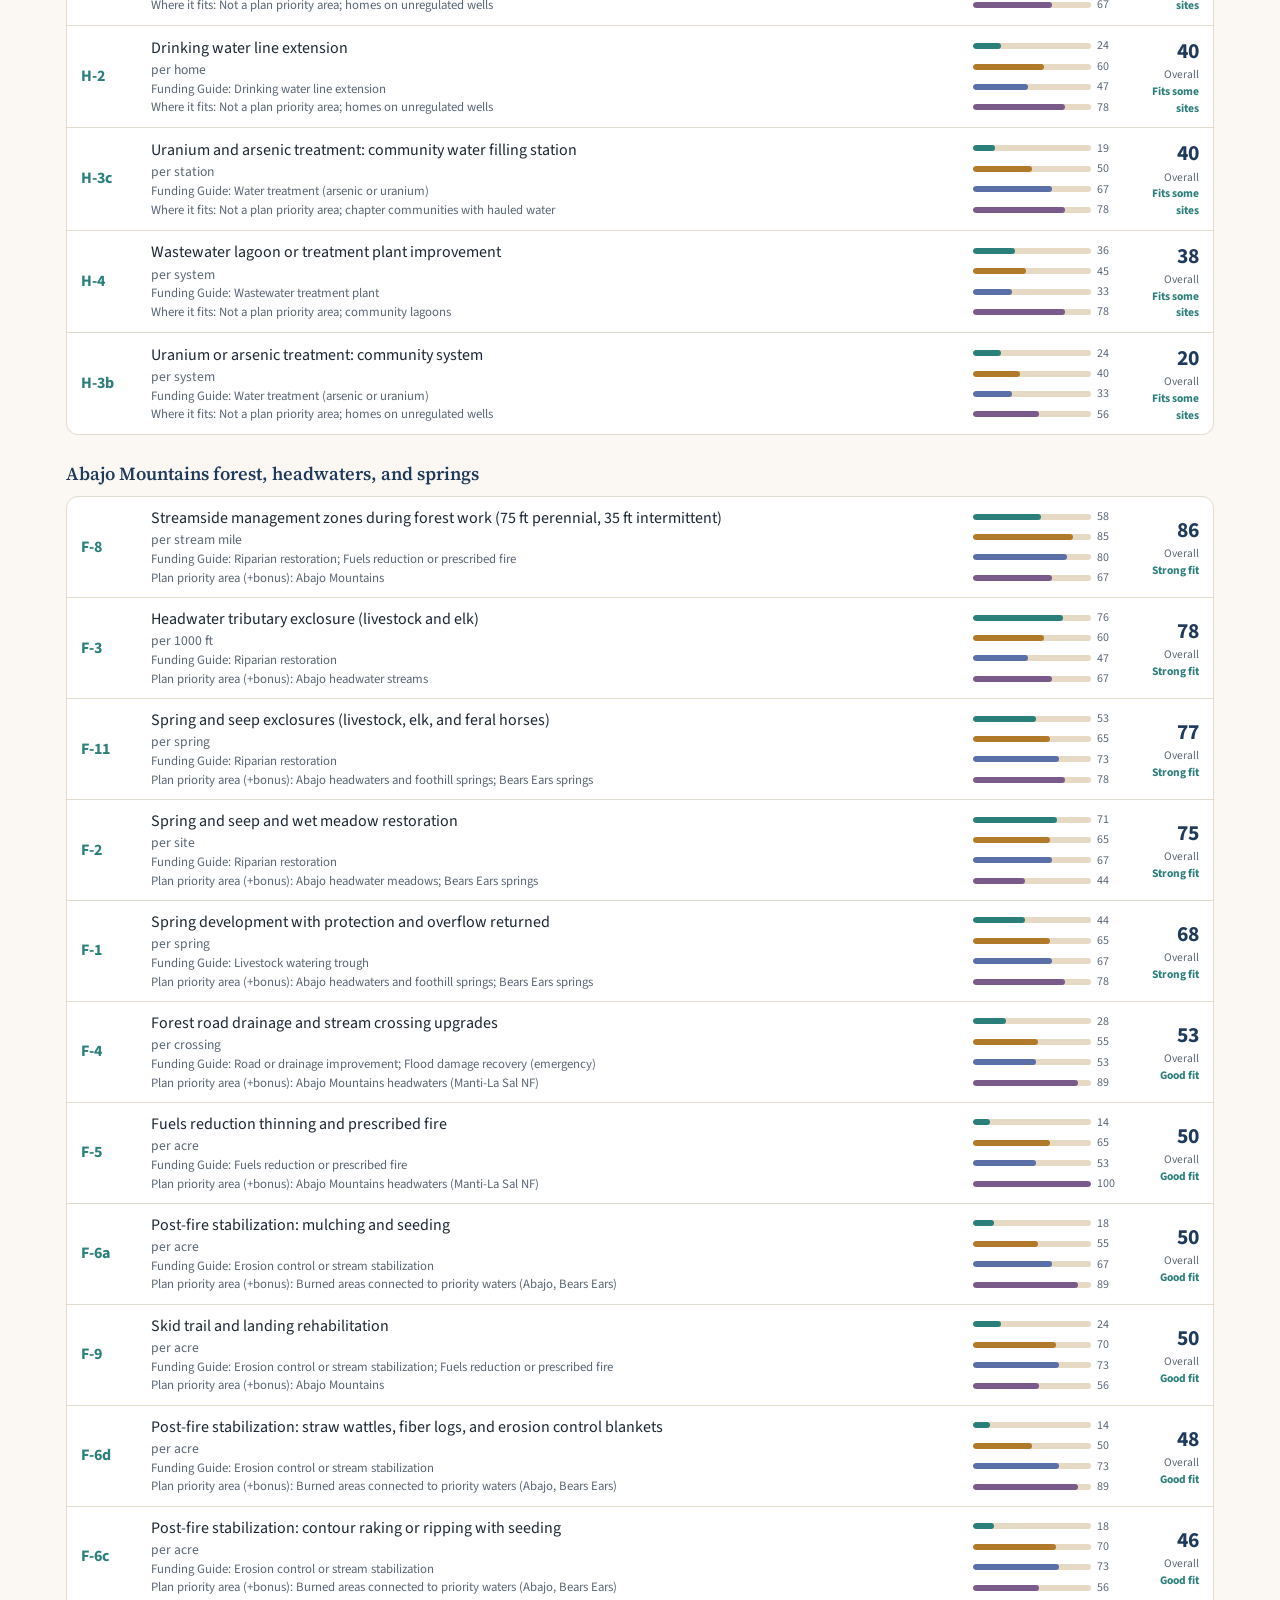
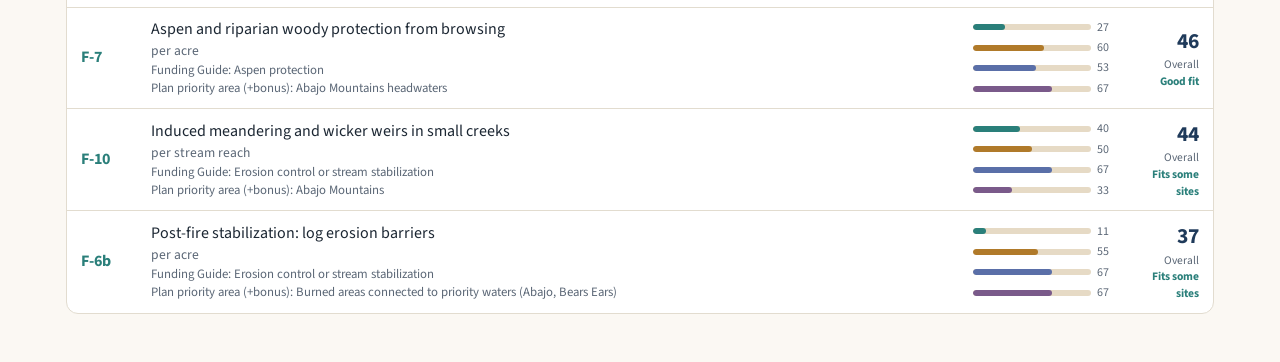
==== commit cb16de5a: "Add files via upload" ====
--- a/practice-scores.html
+++ b/practice-scores.html
@@ -228,7 +228,7 @@
 </div>
 
 <script>
-const DRAFT = [{"id":"B-1","variant":"","category":"Paired treatments","practice":"Riparian corridor package: exclusion fencing, native planting, and one-rock dams","unit":"project","sed":5,"sal":1,"ecoli":5,"nutr":3,"sel":1,"met":1,"flow":3,"temp":4,"rip":5,"bank":5,"health":0,"fail_class":"paired","discount_pct":8.3,"capital":3,"maint":4,"durability":4,"water":2,"approvals":1,"build":3,"upkeep":1,"negative":2,"benefits":2,"adoption":2,"funding":3,"support":2,"env_src":"J","econ_src":"J","soc_src":"J","lev_src":"J","traditional":false,"plan_priority":true,"funding_guide":"Riparian restoration","pairs_with":"","priority_area":"Lower Montezuma Creek; Bears Ears canyons; San Juan corridor","tracking_unit":"Stream miles treated","note":"Combines G-2, C-7b, C-1. Environmental: best component rating, +1 on sed, bank, temp for pairing. Economic, Social, and Leveraging: average of components (rounded half to even); approvals: the hardest. Risk discount: average of components (8.3%), with planting risk cut to 10% when paired"},{"id":"B-2","variant":"","category":"Paired treatments","practice":"Streambank package: bioengineering, log or rock vanes, and native planting","unit":"project","sed":5,"sal":1,"ecoli":1,"nutr":2,"sel":1,"met":1,"flow":1,"temp":3,"rip":5,"bank":5,"health":0,"fail_class":"paired","discount_pct":23.3,"capital":2,"maint":3,"durability":3,"water":2,"approvals":0,"build":2,"upkeep":2,"negative":3,"benefits":2,"adoption":1,"funding":2,"support":1,"env_src":"J","econ_src":"J","soc_src":"J","lev_src":"J","traditional":true,"plan_priority":true,"funding_guide":"Erosion control or stream stabilization","pairs_with":"","priority_area":"Montezuma Creek reaches with confirmed bank erosion","tracking_unit":"Stream length treated","note":"Combines C-6, C-14, C-7b. Environmental: best component rating, +1 on bank, sed, rip for pairing. Economic, Social, and Leveraging: average of components (rounded half to even); approvals: the hardest. Risk discount: average of components (23.3%), with planting risk cut to 10% when paired"},{"id":"B-3","variant":"","category":"Paired treatments","practice":"Gully package: Zuni or Navajo bowl, one-rock dams, brush dams, and seeding","unit":"project","sed":5,"sal":1,"ecoli":1,"nutr":1,"sel":1,"met":1,"flow":5,"temp":1,"rip":3,"bank":4,"health":0,"fail_class":"paired","discount_pct":16.3,"capital":4,"maint":4,"durability":4,"water":3,"approvals":2,"build":2,"upkeep":2,"negative":3,"benefits":2,"adoption":2,"funding":2,"support":2,"env_src":"J","econ_src":"J","soc_src":"J","lev_src":"J","traditional":true,"plan_priority":true,"funding_guide":"Check dams or sediment control","pairs_with":"","priority_area":"Incised gullies in Mancos Shale landscapes (Chinle, McElmo)","tracking_unit":"Gully length treated","note":"Combines C-2, C-1, C-12, G-6. Environmental: best component rating, +1 on sed, flow for pairing. Economic, Social, and Leveraging: average of components (rounded half to even); approvals: the hardest. Risk discount: average of components (16.3%), with planting risk cut to 10% when paired"},{"id":"B-4","variant":"","category":"Paired treatments","practice":"Irrigated salinity package: sprinkler or drip, tailwater reuse, and field-edge filter strips","unit":"project","sed":5,"sal":5,"ecoli":4,"nutr":4,"sel":3,"met":1,"flow":1,"temp":1,"rip":2,"bank":0,"health":0,"fail_class":"paired","discount_pct":3.3,"capital":2,"maint":4,"durability":3,"water":4,"approvals":2,"build":2,"upkeep":1,"negative":3,"benefits":2,"adoption":2,"funding":3,"support":3,"env_src":"J","econ_src":"J","soc_src":"J","lev_src":"J","traditional":false,"plan_priority":true,"funding_guide":"Drip irrigation; Canal or ditch lining","pairs_with":"","priority_area":"McElmo salinity hotspots; lower Montezuma Creek irrigated valleys","tracking_unit":"Irrigated acres improved","note":"Combines I-2, I-3, C-11a. Environmental: best component rating, +1 on sal, sed, sel for pairing. Economic, Social, and Leveraging: average of components (rounded half to even); approvals: the hardest. Risk discount: average of components (3.3%), with planting risk cut to 10% when paired"},{"id":"B-5","variant":"","category":"Paired treatments","practice":"Regenerative farm package: soil health, cover crops and contours, and runoff farming","unit":"project","sed":4,"sal":2,"ecoli":0,"nutr":2,"sel":1,"met":0,"flow":5,"temp":0,"rip":1,"bank":0,"health":0,"fail_class":"paired","discount_pct":8.3,"capital":4,"maint":4,"durability":3,"water":3,"approvals":2,"build":2,"upkeep":2,"negative":2,"benefits":3,"adoption":1,"funding":2,"support":2,"env_src":"J","econ_src":"J","soc_src":"J","lev_src":"J","traditional":true,"plan_priority":true,"funding_guide":"Drip irrigation","pairs_with":"","priority_area":"Irrigated and dryland fields in McElmo, Montezuma, and Recapture; Navajo Nation fields","tracking_unit":"Acres treated","note":"Combines I-6, I-4, I-7. Environmental: best component rating, +1 on sed, flow for pairing. Economic, Social, and Leveraging: average of components (rounded half to even); approvals: the hardest. Risk discount: average of components (8.3%), with planting risk cut to 10% when paired"},{"id":"B-6","variant":"","category":"Paired treatments","practice":"Spring package: spring development with protection and wet meadow restoration","unit":"project","sed":4,"sal":0,"ecoli":4,"nutr":2,"sel":0,"met":0,"flow":5,"temp":3,"rip":5,"bank":4,"health":0,"fail_class":"paired","discount_pct":7.5,"capital":2,"maint":4,"durability":4,"water":3,"approvals":1,"build":2,"upkeep":2,"negative":2,"benefits":3,"adoption":2,"funding":2,"support":2,"env_src":"J","econ_src":"J","soc_src":"J","lev_src":"J","traditional":false,"plan_priority":true,"funding_guide":"Livestock watering trough; Riparian restoration","pairs_with":"","priority_area":"Abajo headwaters and foothill springs; Bears Ears springs","tracking_unit":"Springs protected","note":"Combines F-1, F-2. Environmental: best component rating, +1 on flow, rip for pairing. Economic, Social, and Leveraging: average of components (rounded half to even); approvals: the hardest. Risk discount: average of components (7.5%), with planting risk cut to 10% when paired"},{"id":"B-7","variant":"","category":"Paired treatments","practice":"Grazing package: rotational grazing, off-stream water, and riparian fencing","unit":"project","sed":4,"sal":1,"ecoli":5,"nutr":3,"sel":0,"met":0,"flow":1,"temp":2,"rip":5,"bank":4,"health":0,"fail_class":"paired","discount_pct":0,"capital":3,"maint":4,"durability":4,"water":3,"approvals":1,"build":2,"upkeep":1,"negative":2,"benefits":3,"adoption":2,"funding":3,"support":3,"env_src":"J","econ_src":"J","soc_src":"J","lev_src":"J","traditional":false,"plan_priority":true,"funding_guide":"Cross-fencing or rotational grazing; Livestock watering trough","pairs_with":"","priority_area":"Grazed uplands and riparian reaches in Montezuma and Recapture","tracking_unit":"Acres managed and stream miles fenced","note":"Combines G-1, G-3b, G-2. Environmental: best component rating, +1 on ecoli, rip for pairing. Economic, Social, and Leveraging: average of components (rounded half to even); approvals: the hardest. Risk discount: average of components (0%), with planting risk cut to 10% when paired"},{"id":"B-8","variant":"","category":"Paired treatments","practice":"Pinyon-juniper package: thinning, slash piles in washes, and seeding","unit":"project","sed":4,"sal":1,"ecoli":1,"nutr":1,"sel":1,"met":1,"flow":3,"temp":0,"rip":2,"bank":2,"health":0,"fail_class":"paired","discount_pct":13.3,"capital":3,"maint":5,"durability":3,"water":3,"approvals":1,"build":2,"upkeep":2,"negative":2,"benefits":3,"adoption":2,"funding":3,"support":3,"env_src":"J","econ_src":"J","soc_src":"J","lev_src":"J","traditional":true,"plan_priority":true,"funding_guide":"Rangeland assessment or plan; Pinyon-juniper management","pairs_with":"","priority_area":"Spring Creek and Montezuma Bench near Monticello; Mancos Shale uplands","tracking_unit":"Acres treated","note":"Combines G-7, C-13, G-6. Environmental: best component rating, +1 on sed, flow for pairing. Economic, Social, and Leveraging: average of components (rounded half to even); approvals: the hardest. Risk discount: average of components (13.3%), with planting risk cut to 10% when paired"},{"id":"G-1","variant":"","category":"Grazing and rangeland","practice":"Prescribed or rotational grazing with cross-fencing","unit":"acre","sed":3,"sal":1,"ecoli":4,"nutr":2,"sel":0,"met":0,"flow":1,"temp":1,"rip":2,"bank":1,"health":0,"fail_class":"none","discount_pct":null,"capital":4,"maint":5,"durability":4,"water":3,"approvals":1,"build":2,"upkeep":1,"negative":2,"benefits":3,"adoption":2,"funding":3,"support":3,"env_src":"K","econ_src":"K","soc_src":"J","lev_src":"J","traditional":false,"plan_priority":true,"funding_guide":"Cross-fencing or rotational grazing","pairs_with":"B-7","priority_area":"Grazed uplands in Montezuma and Recapture; Mancos Shale landscapes","tracking_unit":"Acres managed","note":"Plan: no single E. coli percentage; response depends on stocking, timing, and wildlife sources"},{"id":"G-2","variant":"","category":"Grazing and rangeland","practice":"Livestock exclusion fencing (riparian areas and washes)","unit":"1000 ft","sed":4,"sal":1,"ecoli":5,"nutr":3,"sel":0,"met":0,"flow":1,"temp":2,"rip":4,"bank":4,"health":0,"fail_class":"none","discount_pct":null,"capital":2,"maint":4,"durability":4,"water":3,"approvals":1,"build":2,"upkeep":1,"negative":1,"benefits":2,"adoption":2,"funding":3,"support":3,"env_src":"P","econ_src":"J","soc_src":"J","lev_src":"J","traditional":false,"plan_priority":true,"funding_guide":"Erosion control or stream stabilization; Riparian restoration","pairs_with":"B-1; B-7","priority_area":"Lower Montezuma Creek; Recapture and Montezuma tributaries; Bears Ears and Abajo reaches","tracking_unit":"Stream miles fenced","note":"Plan: 65.9% drop in fecal coliform after exclusion fencing. Pair with off-stream water"},{"id":"G-3","variant":"a","category":"Grazing and rangeland","practice":"Off-stream livestock water: solar well and pump","unit":"unit","sed":2,"sal":0,"ecoli":4,"nutr":1,"sel":0,"met":0,"flow":1,"temp":0,"rip":2,"bank":1,"health":0,"fail_class":"none","discount_pct":null,"capital":1,"maint":3,"durability":4,"water":2,"approvals":0,"build":1,"upkeep":1,"negative":2,"benefits":3,"adoption":2,"funding":3,"support":2,"env_src":"K","econ_src":"J","soc_src":"J","lev_src":"J","traditional":false,"plan_priority":true,"funding_guide":"Solar-powered livestock well or pump","pairs_with":"","priority_area":"Grazing-impacted segments in Montezuma and Recapture; springs","tracking_unit":"Watering facilities installed","note":"Needs water right and drilling approvals"},{"id":"G-3","variant":"b","category":"Grazing and rangeland","practice":"Off-stream livestock water: trough and pipeline from existing source","unit":"unit","sed":2,"sal":0,"ecoli":4,"nutr":1,"sel":0,"met":0,"flow":1,"temp":0,"rip":2,"bank":1,"health":0,"fail_class":"none","discount_pct":null,"capital":2,"maint":4,"durability":4,"water":3,"approvals":2,"build":2,"upkeep":2,"negative":3,"benefits":3,"adoption":3,"funding":3,"support":3,"env_src":"K","econ_src":"J","soc_src":"J","lev_src":"J","traditional":false,"plan_priority":true,"funding_guide":"Livestock watering trough","pairs_with":"B-7","priority_area":"Grazing-impacted segments in Montezuma and Recapture; springs","tracking_unit":"Watering facilities installed","note":""},{"id":"G-4","variant":"","category":"Grazing and rangeland","practice":"Hardened or limited livestock crossing","unit":"crossing","sed":2,"sal":0,"ecoli":3,"nutr":0,"sel":0,"met":0,"flow":0,"temp":0,"rip":0,"bank":2,"health":0,"fail_class":"low","discount_pct":null,"capital":2,"maint":4,"durability":3,"water":3,"approvals":1,"build":1,"upkeep":2,"negative":3,"benefits":2,"adoption":1,"funding":2,"support":2,"env_src":"K","econ_src":"K","soc_src":"J","lev_src":"J","traditional":false,"plan_priority":true,"funding_guide":"Erosion control or stream stabilization","pairs_with":"","priority_area":"Grazing-impacted reaches in Montezuma and Recapture","tracking_unit":"Crossings installed","note":"Crossings sit in the channel and can be buried or scoured by concentrated storm flow, so the low-structure discount (15%) applies."},{"id":"G-5","variant":"","category":"Grazing and rangeland","practice":"Heavy use area protection (hardened surfaces at corrals and water sites)","unit":"site","sed":4,"sal":1,"ecoli":4,"nutr":2,"sel":0,"met":0,"flow":0,"temp":0,"rip":0,"bank":0,"health":1,"fail_class":"none","discount_pct":null,"capital":1,"maint":4,"durability":3,"water":3,"approvals":2,"build":1,"upkeep":2,"negative":3,"benefits":2,"adoption":2,"funding":3,"support":3,"env_src":"P","econ_src":"J","soc_src":"J","lev_src":"J","traditional":false,"plan_priority":true,"funding_guide":"Livestock watering trough","pairs_with":"","priority_area":"Community-adjacent corrals in lower Montezuma Creek","tracking_unit":"Facilities improved or acres treated","note":"Plan: 9-89% fecal coliform reduction; use conservatively"},{"id":"G-6","variant":"","category":"Grazing and rangeland","practice":"Range seeding and critical area planting","unit":"acre","sed":3,"sal":1,"ecoli":0,"nutr":1,"sel":0,"met":0,"flow":2,"temp":0,"rip":0,"bank":0,"health":0,"fail_class":"planting","discount_pct":null,"capital":3,"maint":5,"durability":3,"water":3,"approvals":2,"build":2,"upkeep":2,"negative":2,"benefits":2,"adoption":2,"funding":3,"support":3,"env_src":"P","econ_src":"J","soc_src":"J","lev_src":"J","traditional":false,"plan_priority":true,"funding_guide":"Rangeland assessment or plan","pairs_with":"B-3; B-8","priority_area":"Disturbed uplands in McElmo, Chinle, and lower Montezuma","tracking_unit":"Acres treated","note":"Plan: 22-100% sediment reduction for cover and revegetation, depending on establishment. Rated at year 5"},{"id":"G-7","variant":"","category":"Grazing and rangeland","practice":"Pinyon-juniper and brush management with seeding","unit":"acre","sed":3,"sal":1,"ecoli":0,"nutr":0,"sel":0,"met":0,"flow":1,"temp":0,"rip":0,"bank":0,"health":0,"fail_class":"none","discount_pct":null,"capital":3,"maint":5,"durability":3,"water":3,"approvals":1,"build":1,"upkeep":3,"negative":2,"benefits":3,"adoption":3,"funding":3,"support":3,"env_src":"P","econ_src":"J","soc_src":"J","lev_src":"J","traditional":false,"plan_priority":true,"funding_guide":"Pinyon-juniper management","pairs_with":"B-8","priority_area":"Mancos Shale uplands; Spring Creek and Montezuma Bench near Monticello","tracking_unit":"Acres treated","note":"Added: runoff and erosion control on encroached rangeland; fuelwood benefit"},{"id":"G-8","variant":"","category":"Grazing and rangeland","practice":"Range or conservation management plan","unit":"acre","sed":2,"sal":0,"ecoli":1,"nutr":2,"sel":0,"met":0,"flow":0,"temp":0,"rip":1,"bank":0,"health":0,"fail_class":"none","discount_pct":null,"capital":4,"maint":5,"durability":3,"water":3,"approvals":2,"build":2,"upkeep":3,"negative":3,"benefits":2,"adoption":3,"funding":3,"support":3,"env_src":"K","econ_src":"K","soc_src":"J","lev_src":"J","traditional":false,"plan_priority":true,"funding_guide":"Rangeland assessment or plan","pairs_with":"","priority_area":"Grazing allotments in priority areas","tracking_unit":"Acres under plan","note":"Carries KWRI R-14 plan ratings"},{"id":"G-9","variant":"","category":"Grazing and rangeland","practice":"Corral relocation away from washes, with runoff controls (sheep, horse, and cattle corrals)","unit":"site","sed":2,"sal":0,"ecoli":5,"nutr":4,"sel":0,"met":0,"flow":1,"temp":0,"rip":2,"bank":1,"health":1,"fail_class":"none","discount_pct":null,"capital":1,"maint":4,"durability":4,"water":3,"approvals":2,"build":2,"upkeep":2,"negative":3,"benefits":3,"adoption":1,"funding":2,"support":2,"env_src":"J","econ_src":"J","soc_src":"J","lev_src":"J","traditional":false,"plan_priority":true,"funding_guide":"","pairs_with":"G-5; H-10","priority_area":"Montezuma Creek; Aneth; San Juan corridor","tracking_unit":"Number of corrals moved or controlled","note":"NRCS 313, 561, 634 (small animal feeding operation practices in Utah NPS plan Appendix A). Larger herds than H-9 backyard pens."},{"id":"G-10","variant":"","category":"Grazing and rangeland","practice":"Cheatgrass and annual weed treatment with reseeding","unit":"acre","sed":2,"sal":1,"ecoli":0,"nutr":1,"sel":0,"met":0,"flow":1,"temp":0,"rip":1,"bank":0,"health":0,"fail_class":"planting","discount_pct":null,"capital":3,"maint":4,"durability":2,"water":3,"approvals":2,"build":2,"upkeep":2,"negative":2,"benefits":3,"adoption":2,"funding":3,"support":2,"env_src":"J","econ_src":"J","soc_src":"J","lev_src":"J","traditional":false,"plan_priority":true,"funding_guide":"Invasive species removal","pairs_with":"G-1; G-6","priority_area":"Mesas and Abajo foothills","tracking_unit":"Acres treated","note":"NRCS 315. Best fit on mesas and Abajo foothills; in the low desert, red brome and Russian thistle matter more. Added benefit: lower fire risk."},{"id":"G-11","variant":"","category":"Grazing and rangeland","practice":"Wind erosion control on rangeland: sand fence, brush barriers, and native seeding on dunes and blowouts","unit":"acre","sed":3,"sal":0,"ecoli":0,"nutr":0,"sel":0,"met":1,"flow":1,"temp":0,"rip":0,"bank":0,"health":1,"fail_class":"planting","discount_pct":null,"capital":3,"maint":4,"durability":3,"water":3,"approvals":2,"build":3,"upkeep":2,"negative":3,"benefits":3,"adoption":1,"funding":2,"support":1,"env_src":"J","econ_src":"J","soc_src":"J","lev_src":"J","traditional":false,"plan_priority":true,"funding_guide":"Erosion control or stream stabilization","pairs_with":"G-1; G-6","priority_area":"Sand sheets and dunes on the Navajo Nation; Aneth and Montezuma Creek uplands","tracking_unit":"Acres stabilized","note":"Brush and sand fences trap moving sand so seeded plants can establish. Planting risk applies; works only with grazing rest. Also cuts dust from disturbed and mine-affected ground."},{"id":"G-12","variant":"","category":"Grazing and rangeland","practice":"Earthen stock tanks and charcos: cleanout, spillway repair, and fencing","unit":"tank","sed":4,"sal":0,"ecoli":2,"nutr":2,"sel":0,"met":0,"flow":3,"temp":0,"rip":1,"bank":0,"health":0,"fail_class":"earth","discount_pct":35,"capital":2,"maint":3,"durability":3,"water":3,"approvals":1,"build":2,"upkeep":1,"negative":2,"benefits":3,"adoption":3,"funding":2,"support":2,"env_src":"J","econ_src":"J","soc_src":"J","lev_src":"J","traditional":false,"plan_priority":true,"funding_guide":"Livestock watering trough; Check dams or sediment control","pairs_with":"G-1; G-3b","priority_area":"Grazed uplands on the Navajo Nation, Montezuma, and Recapture","tracking_unit":"Tanks repaired","note":"NRCS 378 (pond). Common across the watershed; traps sediment and keeps livestock off streams, but tanks silt in and spillways breach in big storms. Discount 35%: below new earthen structures (50%) because work armors the spillway; above low rock structures. Evaporation loses water."},{"id":"G-13","variant":"","category":"Grazing and rangeland","practice":"Hillslope contour rock lines, trincheras, and rock mulch","unit":"acre","sed":3,"sal":0,"ecoli":0,"nutr":1,"sel":0,"met":0,"flow":3,"temp":0,"rip":0,"bank":0,"health":0,"fail_class":"low","discount_pct":null,"capital":2,"maint":4,"durability":4,"water":3,"approvals":2,"build":3,"upkeep":2,"negative":3,"benefits":2,"adoption":1,"funding":2,"support":2,"env_src":"J","econ_src":"J","soc_src":"J","lev_src":"J","traditional":true,"plan_priority":true,"funding_guide":"Erosion control or stream stabilization","pairs_with":"G-6; C-1","priority_area":"Mancos Shale and sandstone slopes above incised washes","tracking_unit":"Acres treated","note":"Upland rock work that slows sheet and rill flow before it reaches the wash. Ancestral Puebloan terraces and check walls on Cedar Mesa are local precedent. Hand-built with local rock and crews."},{"id":"C-1","variant":"","category":"Washes and channels","practice":"One-rock dams and baffles and media lunas","unit":"structure","sed":4,"sal":1,"ecoli":1,"nutr":1,"sel":1,"met":1,"flow":3,"temp":1,"rip":3,"bank":3,"health":0,"fail_class":"low","discount_pct":null,"capital":4,"maint":4,"durability":4,"water":3,"approvals":2,"build":3,"upkeep":2,"negative":3,"benefits":2,"adoption":3,"funding":2,"support":2,"env_src":"P","econ_src":"L","soc_src":"J","lev_src":"J","traditional":false,"plan_priority":true,"funding_guide":"Check dams or sediment control","pairs_with":"B-1; B-3","priority_area":"Incised gullies in Mancos Shale landscapes (Chinle, McElmo)","tracking_unit":"Structures installed or channel length treated","note":"Plan: about 50% of sediment retained over 4 years (AZ) and 60-67% more aggradation (NM); failure discount still applied. Cost from Borderlands Restoration Network (about $65 per medium structure in 2019). Post-fire BMP tool: rock structures hold up better than wood in dry settings"},{"id":"C-2","variant":"","category":"Washes and channels","practice":"Zuni and Navajo bowls and rock rundowns (headcut control)","unit":"structure","sed":4,"sal":1,"ecoli":0,"nutr":1,"sel":1,"met":1,"flow":1,"temp":0,"rip":1,"bank":4,"health":0,"fail_class":"headcut","discount_pct":null,"capital":3,"maint":4,"durability":4,"water":3,"approvals":2,"build":2,"upkeep":2,"negative":3,"benefits":1,"adoption":2,"funding":2,"support":2,"env_src":"L","econ_src":"J","soc_src":"J","lev_src":"J","traditional":true,"plan_priority":true,"funding_guide":"Check dams or sediment control; Erosion control or stream stabilization","pairs_with":"B-3","priority_area":"Incised gullies in Mancos Shale landscapes (Chinle, McElmo)","tracking_unit":"Structures installed","note":""},{"id":"C-3","variant":"","category":"Washes and channels","practice":"Loose-rock check dams and gully plugs over one rock high","unit":"structure","sed":4,"sal":1,"ecoli":0,"nutr":1,"sel":1,"met":1,"flow":2,"temp":0,"rip":1,"bank":3,"health":0,"fail_class":"tall","discount_pct":null,"capital":3,"maint":3,"durability":3,"water":3,"approvals":1,"build":1,"upkeep":1,"negative":2,"benefits":1,"adoption":2,"funding":2,"support":2,"env_src":"P","econ_src":"J","soc_src":"J","lev_src":"J","traditional":false,"plan_priority":true,"funding_guide":"Check dams or sediment control","pairs_with":"","priority_area":"Incised gullies in Mancos Shale landscapes (Chinle, McElmo)","tracking_unit":"Structures installed or channel length treated","note":"Failure evidence: Zuni Reservation and Arizona surveys. Post-fire BMP tool: rock structures hold up better than wood in dry settings"},{"id":"C-5","variant":"","category":"Washes and channels","practice":"Beaver dam analogs and post-assisted log structures","unit":"structure","sed":3,"sal":0,"ecoli":2,"nutr":2,"sel":1,"met":1,"flow":4,"temp":4,"rip":4,"bank":3,"health":0,"fail_class":"wood","discount_pct":null,"capital":3,"maint":3,"durability":2,"water":3,"approvals":1,"build":2,"upkeep":1,"negative":2,"benefits":2,"adoption":1,"funding":2,"support":1,"env_src":"P","econ_src":"J","soc_src":"J","lev_src":"J","traditional":false,"plan_priority":true,"funding_guide":"Riparian restoration","pairs_with":"","priority_area":"Bears Ears canyons; Abajo headwater and meadow reaches","tracking_unit":"Structures installed or stream length treated","note":"Plan: about 2.3 C summer cooling and up to 0.33 m water table rise in the first year in analogous systems. Needs water rights check"},{"id":"C-6","variant":"","category":"Washes and channels","practice":"Streambank stabilization with bioengineering (willow and cottonwood poles, toe wood)","unit":"1000 ft","sed":4,"sal":1,"ecoli":0,"nutr":0,"sel":1,"met":1,"flow":0,"temp":1,"rip":3,"bank":5,"health":0,"fail_class":"wood","discount_pct":null,"capital":1,"maint":3,"durability":3,"water":2,"approvals":0,"build":1,"upkeep":2,"negative":3,"benefits":2,"adoption":1,"funding":2,"support":1,"env_src":"K","econ_src":"K","soc_src":"J","lev_src":"J","traditional":false,"plan_priority":true,"funding_guide":"Erosion control or stream stabilization","pairs_with":"B-2","priority_area":"Montezuma Creek reaches with confirmed bank erosion","tracking_unit":"Stream length stabilized","note":"Willow and cottonwood poles and toe wood. Scored for concentrated storm flow: wood and poles are often scoured out by flash floods before roots take hold, so the wood discount (30%) applies."},{"id":"C-7","variant":"a","category":"Washes and channels","practice":"Native riparian planting (cottonwood, willow, shrubs) on floodplain terraces with spread-out runoff","unit":"1000 ft","sed":4,"sal":0,"ecoli":1,"nutr":3,"sel":0,"met":0,"flow":1,"temp":3,"rip":5,"bank":2,"health":0,"fail_class":"planting","discount_pct":null,"capital":2,"maint":3,"durability":4,"water":1,"approvals":2,"build":3,"upkeep":1,"negative":3,"benefits":3,"adoption":2,"funding":3,"support":2,"env_src":"P","econ_src":"K","soc_src":"J","lev_src":"J","traditional":false,"plan_priority":true,"funding_guide":"Riparian restoration","pairs_with":"","priority_area":"San Juan riparian corridor; spring-fed canyon streams; private irrigated lands","tracking_unit":"Stream miles or riparian acres restored","note":"Plan: 40-70% sediment reduction where runoff arrives as sheet flow; about 0.6 C summer cooling from shade. Needs early watering and browse protection"},{"id":"C-7","variant":"b","category":"Washes and channels","practice":"Native riparian planting (cottonwood, willow, shrubs) in washes, with concentrated storm flow","unit":"1000 ft","sed":2,"sal":0,"ecoli":1,"nutr":2,"sel":0,"met":0,"flow":1,"temp":3,"rip":5,"bank":2,"health":0,"fail_class":"planting","discount_pct":null,"capital":2,"maint":3,"durability":4,"water":1,"approvals":2,"build":3,"upkeep":1,"negative":3,"benefits":3,"adoption":2,"funding":3,"support":2,"env_src":"L","econ_src":"K","soc_src":"J","lev_src":"J","traditional":false,"plan_priority":true,"funding_guide":"Riparian restoration","pairs_with":"B-1; B-2","priority_area":"Lower Montezuma and Recapture Creeks; Bears Ears canyons; San Juan corridor washes","tracking_unit":"Stream miles or riparian acres restored","note":"Where flow concentrates, buffers treat only 6-81% of their area and trap 15-43% of sediment versus 41-99% under sheet flow (Helmers and others 2008). Pair with structures that spread flow first"},{"id":"C-7","variant":"c","category":"Washes and channels","practice":"Native riparian seeding (grasses, sedges, rushes, forbs) on wash margins and floodplains","unit":"acre","sed":2,"sal":0,"ecoli":1,"nutr":2,"sel":0,"met":0,"flow":1,"temp":1,"rip":3,"bank":2,"health":0,"fail_class":"planting","discount_pct":null,"capital":3,"maint":3,"durability":3,"water":2,"approvals":2,"build":3,"upkeep":2,"negative":3,"benefits":2,"adoption":2,"funding":3,"support":2,"env_src":"J","econ_src":"J","soc_src":"J","lev_src":"J","traditional":false,"plan_priority":true,"funding_guide":"Riparian restoration","pairs_with":"G-2; C-1; C-12","priority_area":"San Juan riparian corridor; spring-fed canyon streams","tracking_unit":"Acres seeded","note":"NRCS 390 and 342. Utah BMP Selector UT-SB-09 (its second-highest practice). Rarely establishes in washes without grazing rest and flow slowing; score as a pair where possible."},{"id":"C-8","variant":"","category":"Washes and channels","practice":"Tamarisk and Russian olive removal with revegetation","unit":"acre","sed":1,"sal":1,"ecoli":0,"nutr":0,"sel":0,"met":0,"flow":0,"temp":0,"rip":3,"bank":1,"health":0,"fail_class":"planting","discount_pct":null,"capital":2,"maint":3,"durability":3,"water":3,"approvals":1,"build":1,"upkeep":1,"negative":2,"benefits":2,"adoption":3,"funding":3,"support":2,"env_src":"P","econ_src":"J","soc_src":"J","lev_src":"J","traditional":false,"plan_priority":true,"funding_guide":"Invasive species removal","pairs_with":"","priority_area":"San Juan River corridor near Navajo Nation lands and recreation areas","tracking_unit":"Riparian acres treated","note":"Plan: cannot assume hydrologic improvement from removal alone. Retreatment needed; flycatcher habitat review"},{"id":"C-9","variant":"","category":"Washes and channels","practice":"Sediment or settling basin","unit":"basin","sed":5,"sal":1,"ecoli":0,"nutr":2,"sel":1,"met":3,"flow":1,"temp":0,"rip":0,"bank":0,"health":0,"fail_class":"earth","discount_pct":null,"capital":1,"maint":2,"durability":4,"water":3,"approvals":1,"build":1,"upkeep":0,"negative":2,"benefits":1,"adoption":1,"funding":1,"support":2,"env_src":"K","econ_src":"J","soc_src":"J","lev_src":"J","traditional":false,"plan_priority":true,"funding_guide":"Check dams or sediment control","pairs_with":"","priority_area":"Lower Montezuma Creek; below mineralized ground","tracking_unit":"Basins installed","note":"Metals rating assumes siting below mineralized ground. In-wash basins are earthen embankments, so the earthen discount (50%) applies. Selenium is mostly dissolved and does not settle."},{"id":"C-10","variant":"","category":"Washes and channels","practice":"Wetland restoration in canyon bottoms","unit":"acre","sed":3,"sal":1,"ecoli":3,"nutr":3,"sel":3,"met":2,"flow":3,"temp":2,"rip":5,"bank":4,"health":0,"fail_class":"low","discount_pct":null,"capital":1,"maint":4,"durability":4,"water":3,"approvals":0,"build":1,"upkeep":2,"negative":2,"benefits":3,"adoption":1,"funding":2,"support":1,"env_src":"K","econ_src":"K","soc_src":"J","lev_src":"J","traditional":false,"plan_priority":true,"funding_guide":"Riparian restoration","pairs_with":"","priority_area":"Bears Ears canyons; springs and wetlands","tracking_unit":"Wetland acres restored","note":"Canyon-bottom wetlands take the full force of concentrated storm flow, so the low-structure discount (15%) applies. Where inflow carries selenium, birds can take it up."},{"id":"C-11","variant":"a","category":"Washes and channels","practice":"Vegetated filter strips at field edges and uplands, with spread-out runoff","unit":"acre","sed":4,"sal":0,"ecoli":4,"nutr":4,"sel":1,"met":1,"flow":0,"temp":0,"rip":2,"bank":0,"health":0,"fail_class":"planting","discount_pct":null,"capital":2,"maint":3,"durability":3,"water":2,"approvals":2,"build":2,"upkeep":1,"negative":2,"benefits":2,"adoption":1,"funding":2,"support":2,"env_src":"P","econ_src":"J","soc_src":"J","lev_src":"J","traditional":false,"plan_priority":true,"funding_guide":"Riparian restoration","pairs_with":"B-4","priority_area":"San Juan River recreation reaches (Bluff to Mexican Hat); lower Montezuma Creek","tracking_unit":"Buffer acres established or stream miles buffered","note":"Plan: 43-74% fecal coliform trapping and 40-70% sediment where runoff is diffuse. Not a substitute for livestock exclusion or septic fixes"},{"id":"C-11","variant":"b","category":"Washes and channels","practice":"Vegetated filter strips along washes, with concentrated storm flow","unit":"acre","sed":2,"sal":0,"ecoli":2,"nutr":2,"sel":1,"met":1,"flow":0,"temp":0,"rip":2,"bank":0,"health":0,"fail_class":"planting","discount_pct":null,"capital":2,"maint":3,"durability":3,"water":2,"approvals":2,"build":2,"upkeep":1,"negative":2,"benefits":2,"adoption":1,"funding":2,"support":2,"env_src":"L","econ_src":"J","soc_src":"J","lev_src":"J","traditional":false,"plan_priority":true,"funding_guide":"Riparian restoration","pairs_with":"","priority_area":"Washes below fields and corrals in lower Montezuma Creek and McElmo","tracking_unit":"Buffer acres established or stream miles buffered","note":"Where flow concentrates, buffers treat only 6-81% of their area and trap 15-43% of sediment versus 41-99% under sheet flow (Helmers and others 2008). Pair with structures that spread flow first"},{"id":"C-12","variant":"","category":"Washes and channels","practice":"Woven brush dams and brush weirs (juniper, willow, or other local brush)","unit":"structure","sed":3,"sal":0,"ecoli":1,"nutr":1,"sel":1,"met":1,"flow":4,"temp":1,"rip":3,"bank":3,"health":0,"fail_class":"low","discount_pct":20,"capital":4,"maint":4,"durability":3,"water":3,"approvals":2,"build":3,"upkeep":2,"negative":3,"benefits":3,"adoption":2,"funding":2,"support":2,"env_src":"L","econ_src":"J","soc_src":"J","lev_src":"J","traditional":true,"plan_priority":true,"funding_guide":"Check dams or sediment control; Erosion control or stream stabilization","pairs_with":"B-3","priority_area":"Incised washes and fields on Navajo Nation lands; Mancos Shale landscapes","tracking_unit":"Structures installed","note":"Traditional Dine and Zuni practice. Black Mesa work reports up to 28% more downstream water and a month longer flow; at Zuni, 5 of 28 brush structures needed maintenance after 20 years. Ratings to be confirmed with chapter practitioners. Discount set at 20%: brush is wood, but the Zuni record (5 of 28 needing maintenance after 20 years) shows it holds better than log structures."},{"id":"C-13","variant":"","category":"Washes and channels","practice":"Log and juniper slash piles in washes and gullies","unit":"structure","sed":3,"sal":0,"ecoli":1,"nutr":0,"sel":1,"met":1,"flow":2,"temp":0,"rip":2,"bank":2,"health":0,"fail_class":"wood","discount_pct":null,"capital":4,"maint":4,"durability":2,"water":3,"approvals":2,"build":3,"upkeep":2,"negative":3,"benefits":3,"adoption":2,"funding":2,"support":2,"env_src":"J","econ_src":"J","soc_src":"J","lev_src":"J","traditional":true,"plan_priority":true,"funding_guide":"Check dams or sediment control; Pinyon-juniper management","pairs_with":"B-8","priority_area":"Incised washes below pinyon-juniper treatments; Spring Creek and Montezuma Bench","tracking_unit":"Structures installed","note":"Uses slash from pinyon-juniper thinning. The post-fire BMP tool scores log structures low where rainfall is under 10 inches, so the wood discount applies"},{"id":"C-14","variant":"","category":"Washes and channels","practice":"Log and rock vanes to direct flow away from eroding banks","unit":"structure","sed":3,"sal":0,"ecoli":0,"nutr":0,"sel":0,"met":1,"flow":1,"temp":0,"rip":2,"bank":4,"health":0,"fail_class":"wood","discount_pct":null,"capital":2,"maint":4,"durability":3,"water":3,"approvals":1,"build":2,"upkeep":2,"negative":3,"benefits":2,"adoption":1,"funding":2,"support":1,"env_src":"L","econ_src":"J","soc_src":"J","lev_src":"J","traditional":true,"plan_priority":true,"funding_guide":"Erosion control or stream stabilization","pairs_with":"B-2","priority_area":"Montezuma Creek and canyon streams with eroding banks","tracking_unit":"Structures installed","note":"Post-fire BMP tool: channel deflectors and native rock score moderately to well in dry settings; rock holds up better than wood. Log or rock vanes in the channel take concentrated flow; wood discount (30%) applies."},{"id":"C-15","variant":"","category":"Washes and channels","practice":"Wool mat buffers and wool erosion blankets","unit":"acre","sed":3,"sal":0,"ecoli":2,"nutr":2,"sel":0,"met":0,"flow":1,"temp":0,"rip":1,"bank":0,"health":0,"fail_class":"planting","discount_pct":25,"capital":2,"maint":4,"durability":1,"water":4,"approvals":3,"build":3,"upkeep":2,"negative":3,"benefits":3,"adoption":1,"funding":1,"support":1,"env_src":"L","econ_src":"J","soc_src":"J","lev_src":"J","traditional":true,"plan_priority":false,"funding_guide":"Erosion control or stream stabilization","pairs_with":"","priority_area":"Disturbed slopes and wash margins; post-fire slopes","tracking_unit":"Acres covered","note":"Montana roadside trials: wool blankets grew 3-4 times more perennial grass than straw or coir, likely from moisture retention and nitrogen. Can use local Navajo-Churro wool; ratings to be confirmed locally. Scored for wash margins: mats can be displaced or buried by concentrated storm flow, so a 25% discount applies."},{"id":"C-16","variant":"","category":"Washes and channels","practice":"Waterspreading: low dikes and spreaders that spread wash flow onto rangeland","unit":"acre","sed":4,"sal":2,"ecoli":1,"nutr":2,"sel":1,"met":1,"flow":4,"temp":0,"rip":2,"bank":2,"health":0,"fail_class":"earth","discount_pct":25,"capital":4,"maint":3,"durability":3,"water":3,"approvals":2,"build":2,"upkeep":2,"negative":3,"benefits":3,"adoption":2,"funding":2,"support":2,"env_src":"J","econ_src":"J","soc_src":"J","lev_src":"J","traditional":true,"plan_priority":true,"funding_guide":"Check dams or sediment control","pairs_with":"C-1; G-1","priority_area":"Valley bottoms below washes in Chinle, McElmo, and Montezuma Creek (Navajo Nation lands)","tracking_unit":"Acres receiving spread flow","note":"NRCS 640; listed in Utah NPS plan Appendix A. Close to traditional Diné floodwater spreading. Low earthen spreaders breach in large flows; discount set at 25% (between earthen and low-structure risk) because spreaders are low and flow is spread, not ponded. On Mancos Shale, spreading more water into the soil can mobilize salt and selenium; site soils should be checked."},{"id":"C-17","variant":"","category":"Washes and channels","practice":"Floodplain reconnection: removing berms and spoil piles and setting back levees","unit":"1000 ft","sed":3,"sal":0,"ecoli":2,"nutr":2,"sel":0,"met":0,"flow":4,"temp":2,"rip":4,"bank":4,"health":0,"fail_class":"none","discount_pct":null,"capital":1,"maint":5,"durability":5,"water":3,"approvals":0,"build":1,"upkeep":3,"negative":2,"benefits":3,"adoption":1,"funding":2,"support":1,"env_src":"J","econ_src":"J","soc_src":"J","lev_src":"J","traditional":false,"plan_priority":true,"funding_guide":"Riparian restoration","pairs_with":"C-7b; C-8","priority_area":"Lower Montezuma Creek; San Juan corridor","tracking_unit":"Stream feet reconnected","note":"Lets floods spread and drop sediment on the floodplain instead of cutting the channel deeper. Needs Clean Water Act section 404 permits and agreement from neighboring landowners."},{"id":"D-1","variant":"","category":"Roads and drainage","practice":"Unpaved road drainage (rolling dips and culverts and low-water crossings)","unit":"mile","sed":4,"sal":1,"ecoli":0,"nutr":0,"sel":0,"met":0,"flow":1,"temp":0,"rip":0,"bank":1,"health":0,"fail_class":"low","discount_pct":null,"capital":1,"maint":3,"durability":3,"water":3,"approvals":1,"build":1,"upkeep":2,"negative":3,"benefits":3,"adoption":2,"funding":2,"support":3,"env_src":"P","econ_src":"J","soc_src":"J","lev_src":"J","traditional":false,"plan_priority":true,"funding_guide":"Road or drainage improvement","pairs_with":"","priority_area":"BLM and county roads connected to channels in McElmo, Chinle, and lower Montezuma","tracking_unit":"Road miles treated or drainage features installed","note":"Low-water crossings and culverts sit in the wash, so the low-structure discount applies."},{"id":"D-2","variant":"","category":"Roads and drainage","practice":"Road, two-track, and off-road route closure and decommissioning (including routes in washes)","unit":"mile","sed":4,"sal":1,"ecoli":0,"nutr":0,"sel":0,"met":0,"flow":1,"temp":0,"rip":0,"bank":1,"health":0,"fail_class":"none","discount_pct":null,"capital":2,"maint":5,"durability":4,"water":3,"approvals":1,"build":2,"upkeep":3,"negative":1,"benefits":1,"adoption":2,"funding":2,"support":2,"env_src":"J","econ_src":"J","soc_src":"J","lev_src":"J","traditional":false,"plan_priority":true,"funding_guide":"Road or drainage improvement","pairs_with":"","priority_area":"BLM and county roads connected to channels in McElmo, Chinle, and lower Montezuma","tracking_unit":"Road miles closed","note":"Loss of access is the main tradeoff"},{"id":"D-3","variant":"a","category":"Roads and drainage","practice":"Road surfacing: graveled travel way","unit":"mile","sed":3,"sal":1,"ecoli":0,"nutr":0,"sel":0,"met":0,"flow":0,"temp":0,"rip":0,"bank":0,"health":0,"fail_class":"none","discount_pct":null,"capital":1,"maint":3,"durability":3,"water":3,"approvals":1,"build":1,"upkeep":2,"negative":3,"benefits":3,"adoption":2,"funding":2,"support":3,"env_src":"P","econ_src":"J","soc_src":"J","lev_src":"J","traditional":false,"plan_priority":true,"funding_guide":"Road or drainage improvement","pairs_with":"","priority_area":"BLM and county roads connected to channels in McElmo, Chinle, and lower Montezuma","tracking_unit":"Road miles treated","note":"Plan: about 33% less sediment from graveled travel ways"},{"id":"D-3","variant":"b","category":"Roads and drainage","practice":"Road surfacing with ditch protection","unit":"mile","sed":4,"sal":1,"ecoli":0,"nutr":0,"sel":0,"met":0,"flow":0,"temp":0,"rip":0,"bank":0,"health":0,"fail_class":"none","discount_pct":null,"capital":1,"maint":3,"durability":4,"water":3,"approvals":1,"build":1,"upkeep":2,"negative":3,"benefits":3,"adoption":2,"funding":2,"support":3,"env_src":"P","econ_src":"J","soc_src":"J","lev_src":"J","traditional":false,"plan_priority":true,"funding_guide":"Road or drainage improvement","pairs_with":"","priority_area":"BLM and county roads connected to channels in McElmo, Chinle, and lower Montezuma","tracking_unit":"Road miles treated","note":"Plan: about 57% less sediment with travel way and ditch protected; about 91% when the cutslope is also protected"},{"id":"D-4","variant":"","category":"Roads and drainage","practice":"Recreation site sanitation and trail or campsite closure (river corridor, Comb Wash, Cedar Mesa)","unit":"site","sed":2,"sal":0,"ecoli":4,"nutr":2,"sel":0,"met":0,"flow":1,"temp":0,"rip":3,"bank":2,"health":2,"fail_class":"none","discount_pct":null,"capital":1,"maint":2,"durability":3,"water":3,"approvals":1,"build":2,"upkeep":1,"negative":2,"benefits":3,"adoption":2,"funding":2,"support":2,"env_src":"J","econ_src":"J","soc_src":"J","lev_src":"J","traditional":false,"plan_priority":true,"funding_guide":"","pairs_with":"C-7a","priority_area":"San Juan corridor; Bears Ears canyons","tracking_unit":"Sites treated","note":"Vault toilets, groover stations, closures and rerouting. Needs BLM, NPS, or Navajo Nation approvals."},{"id":"D-5","variant":"","category":"Roads and drainage","practice":"Oil and gas pad, pipeline corridor, and access road reclamation (orphaned sites)","unit":"site","sed":3,"sal":2,"ecoli":0,"nutr":0,"sel":1,"met":1,"flow":1,"temp":0,"rip":0,"bank":0,"health":0,"fail_class":"planting","discount_pct":null,"capital":1,"maint":4,"durability":4,"water":3,"approvals":1,"build":2,"upkeep":2,"negative":3,"benefits":2,"adoption":1,"funding":2,"support":2,"env_src":"J","econ_src":"J","soc_src":"J","lev_src":"J","traditional":false,"plan_priority":true,"funding_guide":"Erosion control or stream stabilization","pairs_with":"D-2","priority_area":"Aneth and Montezuma Creek oil fields","tracking_unit":"Sites reclaimed","note":"Recontouring, ripping, and seeding of abandoned pads and corridors. Operators are responsible for active and bonded sites, so 319 funding fits only orphaned sites. Produced-water spills add salt."},{"id":"I-1","variant":"a","category":"Irrigation and water efficiency","practice":"Canal or ditch piping","unit":"1000 ft","sed":1,"sal":5,"ecoli":0,"nutr":1,"sel":2,"met":0,"flow":0,"temp":0,"rip":0,"bank":0,"health":0,"fail_class":"none","discount_pct":null,"capital":1,"maint":4,"durability":5,"water":5,"approvals":1,"build":1,"upkeep":3,"negative":2,"benefits":3,"adoption":3,"funding":3,"support":3,"env_src":"L","econ_src":"J","soc_src":"J","lev_src":"J","traditional":false,"plan_priority":true,"funding_guide":"Canal or ditch lining","pairs_with":"","priority_area":"Irrigated valleys; McElmo salinity hotspots; Indian Creek to Dry Wash","tracking_unit":"Canal length piped or lined","note":"Salinity and selenium ratings follow Colorado River Basin Salinity Control Program practice; canal seepage through Mancos Shale is a main selenium source."},{"id":"I-1","variant":"b","category":"Irrigation and water efficiency","practice":"Canal or ditch lining","unit":"1000 ft","sed":1,"sal":4,"ecoli":0,"nutr":1,"sel":2,"met":0,"flow":0,"temp":0,"rip":0,"bank":0,"health":0,"fail_class":"none","discount_pct":null,"capital":1,"maint":3,"durability":4,"water":4,"approvals":1,"build":1,"upkeep":2,"negative":2,"benefits":3,"adoption":2,"funding":3,"support":3,"env_src":"L","econ_src":"J","soc_src":"J","lev_src":"J","traditional":false,"plan_priority":true,"funding_guide":"Canal or ditch lining","pairs_with":"","priority_area":"Irrigated valleys; McElmo salinity hotspots; Indian Creek to Dry Wash","tracking_unit":"Canal length piped or lined","note":""},{"id":"I-2","variant":"","category":"Irrigation and water efficiency","practice":"Sprinkler or drip irrigation conversion","unit":"acre","sed":3,"sal":4,"ecoli":0,"nutr":3,"sel":2,"met":0,"flow":0,"temp":0,"rip":0,"bank":0,"health":0,"fail_class":"none","discount_pct":null,"capital":2,"maint":3,"durability":4,"water":5,"approvals":3,"build":1,"upkeep":1,"negative":3,"benefits":3,"adoption":3,"funding":3,"support":3,"env_src":"L","econ_src":"J","soc_src":"J","lev_src":"J","traditional":false,"plan_priority":true,"funding_guide":"Drip irrigation","pairs_with":"B-4","priority_area":"Lower Montezuma Creek and other selenium-prone irrigated valleys","tracking_unit":"Irrigated acres improved","note":""},{"id":"I-3","variant":"","category":"Irrigation and water efficiency","practice":"Irrigation water management and tailwater reuse","unit":"acre","sed":3,"sal":3,"ecoli":0,"nutr":2,"sel":1,"met":1,"flow":1,"temp":1,"rip":0,"bank":0,"health":0,"fail_class":"none","discount_pct":null,"capital":3,"maint":5,"durability":3,"water":4,"approvals":3,"build":2,"upkeep":1,"negative":3,"benefits":2,"adoption":2,"funding":3,"support":3,"env_src":"K","econ_src":"K","soc_src":"J","lev_src":"J","traditional":false,"plan_priority":true,"funding_guide":"Drip irrigation","pairs_with":"B-4","priority_area":"Lower Montezuma Creek and other selenium-prone irrigated valleys","tracking_unit":"Irrigated acres improved","note":"Carries KWRI R-6 capture-and-reuse ratings"},{"id":"I-4","variant":"","category":"Irrigation and water efficiency","practice":"Cover crops and contour farming on irrigated fields","unit":"acre","sed":3,"sal":1,"ecoli":0,"nutr":2,"sel":0,"met":0,"flow":1,"temp":0,"rip":0,"bank":0,"health":0,"fail_class":"none","discount_pct":null,"capital":4,"maint":5,"durability":2,"water":1,"approvals":3,"build":2,"upkeep":1,"negative":2,"benefits":2,"adoption":1,"funding":3,"support":2,"env_src":"P","econ_src":"K","soc_src":"J","lev_src":"J","traditional":false,"plan_priority":true,"funding_guide":"","pairs_with":"B-5","priority_area":"Irrigated field margins in McElmo, Chinle, and lower Montezuma","tracking_unit":"Acres treated","note":"Plan: 22-100% sediment reduction for cover crops, depending on establishment; field margins in McElmo, Chinle, and lower Montezuma"},{"id":"I-5","variant":"","category":"Irrigation and water efficiency","practice":"Gypsum soil amendment in selenium-prone irrigated fields","unit":"acre","sed":1,"sal":0,"ecoli":0,"nutr":0,"sel":1,"met":0,"flow":1,"temp":0,"rip":0,"bank":0,"health":0,"fail_class":"none","discount_pct":null,"capital":3,"maint":4,"durability":2,"water":3,"approvals":3,"build":2,"upkeep":2,"negative":2,"benefits":2,"adoption":0,"funding":1,"support":1,"env_src":"J","econ_src":"J","soc_src":"J","lev_src":"J","traditional":false,"plan_priority":false,"funding_guide":"","pairs_with":"","priority_area":"Selenium-prone irrigated valleys","tracking_unit":"Acres treated","note":"Plan: kept as a candidate, but no transferable efficiency found; use where local soil chemistry supports it"},{"id":"I-6","variant":"","category":"Irrigation and water efficiency","practice":"Soil health system: reduced tillage, compost, and residue mulch","unit":"acre","sed":3,"sal":2,"ecoli":0,"nutr":2,"sel":1,"met":0,"flow":2,"temp":0,"rip":0,"bank":0,"health":0,"fail_class":"none","discount_pct":null,"capital":4,"maint":4,"durability":3,"water":4,"approvals":3,"build":2,"upkeep":2,"negative":2,"benefits":3,"adoption":1,"funding":3,"support":2,"env_src":"J","econ_src":"J","soc_src":"J","lev_src":"J","traditional":false,"plan_priority":true,"funding_guide":"Drip irrigation","pairs_with":"B-5","priority_area":"Irrigated and dryland fields in McElmo, Montezuma, and Recapture valleys","tracking_unit":"Acres treated","note":"Regenerative practice; holds soil moisture and cuts irrigation need. Mulch helped revegetation more than compost on a semiarid rangeland"},{"id":"I-7","variant":"","category":"Irrigation and water efficiency","practice":"Runoff (floodwater) farming and water spreading with drought-adapted crops","unit":"acre","sed":3,"sal":1,"ecoli":0,"nutr":1,"sel":0,"met":0,"flow":4,"temp":0,"rip":1,"bank":0,"health":0,"fail_class":"low","discount_pct":25,"capital":4,"maint":4,"durability":3,"water":4,"approvals":2,"build":3,"upkeep":2,"negative":3,"benefits":3,"adoption":1,"funding":1,"support":1,"env_src":"L","econ_src":"J","soc_src":"J","lev_src":"J","traditional":true,"plan_priority":true,"funding_guide":"","pairs_with":"B-5","priority_area":"Fields below washes in Chinle, McElmo, and Montezuma Creek (Navajo Nation lands)","tracking_unit":"Acres farmed or structures installed","note":"Traditional dryland farming using brush and rock structures to spread wash flow onto fields; Black Mesa work restored 56 fields. Ratings to be confirmed with farmers and chapters. Discount matched to waterspreading (C-16)."},{"id":"I-8","variant":"","category":"Irrigation and water efficiency","practice":"Irrigation flow measurement and diversion control structures","unit":"diversion","sed":1,"sal":2,"ecoli":0,"nutr":1,"sel":2,"met":0,"flow":2,"temp":0,"rip":0,"bank":1,"health":0,"fail_class":"none","discount_pct":null,"capital":2,"maint":4,"durability":4,"water":5,"approvals":3,"build":2,"upkeep":2,"negative":3,"benefits":2,"adoption":3,"funding":3,"support":3,"env_src":"J","econ_src":"J","soc_src":"J","lev_src":"J","traditional":false,"plan_priority":true,"funding_guide":"Canal or ditch lining","pairs_with":"I-3; B-4","priority_area":"Irrigated valleys; McElmo and lower Montezuma Creek","tracking_unit":"Diversions measured","note":"NRCS 587 and flow meters. Supports salinity and water-use goals; Utah water optimization funding often applies."},{"id":"I-9","variant":"","category":"Irrigation and water efficiency","practice":"Diversions and water and sediment control basins on dryland fields","unit":"field","sed":4,"sal":1,"ecoli":1,"nutr":2,"sel":0,"met":0,"flow":3,"temp":0,"rip":0,"bank":1,"health":0,"fail_class":"earth","discount_pct":25,"capital":2,"maint":4,"durability":4,"water":3,"approvals":3,"build":2,"upkeep":2,"negative":2,"benefits":2,"adoption":2,"funding":3,"support":3,"env_src":"J","econ_src":"J","soc_src":"J","lev_src":"J","traditional":false,"plan_priority":false,"funding_guide":"","pairs_with":"I-4; I-6","priority_area":"Blanding and Monticello dryland farms","tracking_unit":"Fields treated","note":"NRCS 362 and 638 (Utah NPS plan Appendix A). Field-scale drainages, so failure risk is lower than in-channel earthen structures. Earthen embankments on field-scale drainages; discount set at 25%, as for waterspreading."},{"id":"I-10","variant":"","category":"Irrigation and water efficiency","practice":"Wind erosion control on fields: windbreaks, cross-wind strips, surface roughening, and residue","unit":"acre","sed":3,"sal":1,"ecoli":0,"nutr":1,"sel":0,"met":1,"flow":1,"temp":0,"rip":0,"bank":0,"health":0,"fail_class":"none","discount_pct":10,"capital":3,"maint":4,"durability":3,"water":3,"approvals":3,"build":3,"upkeep":2,"negative":3,"benefits":3,"adoption":2,"funding":3,"support":3,"env_src":"J","econ_src":"J","soc_src":"J","lev_src":"J","traditional":false,"plan_priority":false,"funding_guide":"Erosion control or stream stabilization","pairs_with":"I-6; I-11","priority_area":"Dryland fields around Blanding and Monticello; Navajo Nation fields","tracking_unit":"Acres treated","note":"NRCS 380, 589C, 609. Blown soil settles in washes and reaches the river in the next storm. 10% discount because windbreak trees need watering to establish; roughening and residue need none."},{"id":"I-11","variant":"","category":"Irrigation and water efficiency","practice":"Biochar, compost, and other organic soil amendments for water holding","unit":"acre","sed":2,"sal":1,"ecoli":0,"nutr":1,"sel":1,"met":1,"flow":2,"temp":0,"rip":0,"bank":0,"health":0,"fail_class":"none","discount_pct":null,"capital":2,"maint":4,"durability":4,"water":4,"approvals":3,"build":3,"upkeep":3,"negative":2,"benefits":3,"adoption":1,"funding":2,"support":1,"env_src":"J","econ_src":"J","soc_src":"J","lev_src":"J","traditional":false,"plan_priority":false,"funding_guide":"Drip irrigation","pairs_with":"I-6; B-5","priority_area":"Irrigated and dryland fields; small community farms","tracking_unit":"Acres amended","note":"NRCS 336 (soil carbon amendment). Raises water holding in sandy soils, so fields need less irrigation; biochar also binds some metals. Can be made from pinyon-juniper thinning slash. Biochar can raise pH in already alkaline soils, so use low-ash biochar mixed with compost; results in arid alkaline soils are mixed, so ratings are cautious."},{"id":"I-12","variant":"","category":"Irrigation and water efficiency","practice":"Retiring irrigation on saline, selenium-rich fields, with conservation cover","unit":"acre","sed":2,"sal":4,"ecoli":0,"nutr":2,"sel":4,"met":0,"flow":0,"temp":0,"rip":0,"bank":0,"health":0,"fail_class":"planting","discount_pct":null,"capital":3,"maint":4,"durability":4,"water":5,"approvals":2,"build":3,"upkeep":3,"negative":1,"benefits":1,"adoption":1,"funding":2,"support":2,"env_src":"J","econ_src":"J","soc_src":"J","lev_src":"J","traditional":false,"plan_priority":true,"funding_guide":"Canal or ditch lining","pairs_with":"I-1a; I-8","priority_area":"McElmo salinity hotspots; lower Montezuma Creek irrigated valleys","tracking_unit":"Acres retired","note":"NRCS 327 (conservation cover). The most direct fix for the worst salt and selenium fields in Colorado River selenium programs. Lost farm income and Utah water right nonuse rules are the main barriers; check the water right before fallowing. Cover is hard to establish on saline soil."},{"id":"M-1","variant":"a","category":"Legacy mine sites","practice":"Mine waste cover and revegetation: soil cover and seeding","unit":"acre","sed":5,"sal":2,"ecoli":0,"nutr":0,"sel":2,"met":5,"flow":1,"temp":0,"rip":0,"bank":0,"health":3,"fail_class":"none","discount_pct":null,"capital":1,"maint":3,"durability":3,"water":3,"approvals":0,"build":1,"upkeep":2,"negative":1,"benefits":3,"adoption":1,"funding":2,"support":1,"env_src":"J","econ_src":"J","soc_src":"J","lev_src":"J","traditional":false,"plan_priority":true,"funding_guide":"Legacy mine site cleanup (uranium and metals)","pairs_with":"","priority_area":"Abandoned uranium mine clusters (Four Corners); Cottonwood Wash; White Mesa Mill vicinity","tracking_unit":"Acres or source areas stabilized","note":"Site-specific; usually needs EPA or tribal EPA oversight"},{"id":"M-1","variant":"b","category":"Legacy mine sites","practice":"Mine waste cover and revegetation: engineered cap","unit":"acre","sed":5,"sal":2,"ecoli":0,"nutr":0,"sel":2,"met":5,"flow":1,"temp":0,"rip":0,"bank":0,"health":4,"fail_class":"none","discount_pct":null,"capital":0,"maint":2,"durability":5,"water":3,"approvals":0,"build":0,"upkeep":1,"negative":1,"benefits":3,"adoption":1,"funding":2,"support":1,"env_src":"J","econ_src":"J","soc_src":"J","lev_src":"J","traditional":false,"plan_priority":true,"funding_guide":"Legacy mine site cleanup (uranium and metals)","pairs_with":"","priority_area":"Abandoned uranium mine clusters (Four Corners); Cottonwood Wash; White Mesa Mill vicinity","tracking_unit":"Acres or source areas stabilized","note":"Radon and erosion barrier; typically outside 319 funding"},{"id":"M-2","variant":"","category":"Legacy mine sites","practice":"Run-on diversion and runoff controls at mine sites","unit":"site","sed":4,"sal":1,"ecoli":0,"nutr":0,"sel":2,"met":4,"flow":1,"temp":0,"rip":0,"bank":0,"health":2,"fail_class":"none","discount_pct":null,"capital":1,"maint":3,"durability":3,"water":3,"approvals":0,"build":1,"upkeep":1,"negative":2,"benefits":2,"adoption":1,"funding":2,"support":1,"env_src":"J","econ_src":"J","soc_src":"J","lev_src":"J","traditional":false,"plan_priority":true,"funding_guide":"Legacy mine site cleanup (uranium and metals)","pairs_with":"","priority_area":"Abandoned uranium mine clusters (Four Corners); Cottonwood Wash","tracking_unit":"Diversion features installed","note":""},{"id":"M-3","variant":"","category":"Legacy mine sites","practice":"Removal and consolidation of mine waste to a repository","unit":"site","sed":5,"sal":2,"ecoli":0,"nutr":0,"sel":2,"met":5,"flow":1,"temp":0,"rip":0,"bank":0,"health":4,"fail_class":"none","discount_pct":null,"capital":0,"maint":4,"durability":5,"water":3,"approvals":0,"build":0,"upkeep":2,"negative":1,"benefits":3,"adoption":2,"funding":2,"support":2,"env_src":"J","econ_src":"J","soc_src":"J","lev_src":"J","traditional":false,"plan_priority":true,"funding_guide":"Legacy mine site cleanup (uranium and metals)","pairs_with":"","priority_area":"Abandoned uranium mine clusters (Four Corners)","tracking_unit":"Source areas removed","note":"Usually Superfund or abandoned-mine program scale"},{"id":"M-4","variant":"a","category":"Legacy mine sites","practice":"Passive selenium treatment: constructed wetland","unit":"system","sed":5,"sal":1,"ecoli":0,"nutr":0,"sel":5,"met":3,"flow":0,"temp":0,"rip":1,"bank":0,"health":1,"fail_class":"none","discount_pct":null,"capital":1,"maint":2,"durability":3,"water":2,"approvals":0,"build":0,"upkeep":1,"negative":1,"benefits":1,"adoption":0,"funding":1,"support":1,"env_src":"P","econ_src":"J","soc_src":"J","lev_src":"J","traditional":false,"plan_priority":true,"funding_guide":"Legacy mine site cleanup (uranium and metals)","pairs_with":"","priority_area":"Selenium-bearing drainages in lower Montezuma Creek","tracking_unit":"Treatment cells installed or discharges treated","note":"Plan: 56-70% selenium mass removal and over 94% suspended sediment retention. Needs a persistent, identifiable drainage. Birds can take up selenium in treatment wetlands, so negative impacts are rated higher."},{"id":"M-4","variant":"b","category":"Legacy mine sites","practice":"Passive selenium treatment: bioreactor","unit":"system","sed":0,"sal":0,"ecoli":0,"nutr":0,"sel":5,"met":1,"flow":0,"temp":0,"rip":0,"bank":0,"health":1,"fail_class":"none","discount_pct":null,"capital":1,"maint":1,"durability":2,"water":3,"approvals":0,"build":0,"upkeep":0,"negative":2,"benefits":1,"adoption":0,"funding":1,"support":0,"env_src":"P","econ_src":"J","soc_src":"J","lev_src":"J","traditional":false,"plan_priority":true,"funding_guide":"Legacy mine site cleanup (uranium and metals)","pairs_with":"","priority_area":"Selenium-bearing drainages in lower Montezuma Creek","tracking_unit":"Treatment cells installed or discharges treated","note":"Plan: about 70% selenium removal; sensitive to residence time and temperature. Only where flow is focused and reliable"},{"id":"M-5","variant":"","category":"Legacy mine sites","practice":"Groundwater interception and treatment for uranium (reactive media or pump and treat)","unit":"system","sed":0,"sal":0,"ecoli":0,"nutr":0,"sel":0,"met":5,"flow":0,"temp":0,"rip":0,"bank":0,"health":3,"fail_class":"none","discount_pct":null,"capital":0,"maint":1,"durability":3,"water":3,"approvals":0,"build":0,"upkeep":0,"negative":2,"benefits":3,"adoption":0,"funding":1,"support":0,"env_src":"P","econ_src":"J","soc_src":"J","lev_src":"J","traditional":false,"plan_priority":false,"funding_guide":"Legacy mine site cleanup (uranium and metals)","pairs_with":"","priority_area":"White Mesa Mill vicinity; confirmed groundwater pathways","tracking_unit":"Systems installed or operated","note":"Outside Utah's NPS program: the abandoned mines plan funds passive treatment only. Plan example: Monticello mill site system cut uranium from about 300 micrograms per liter to below the 44 microgram per liter groundwater standard. Only after source verification and regulatory coordination"},{"id":"H-1","variant":"a","category":"Communities and households","practice":"Septic system: pumping and repair","unit":"system","sed":0,"sal":0,"ecoli":5,"nutr":1,"sel":0,"met":0,"flow":0,"temp":0,"rip":0,"bank":0,"health":2,"fail_class":"none","discount_pct":null,"capital":3,"maint":4,"durability":2,"water":3,"approvals":2,"build":3,"upkeep":3,"negative":3,"benefits":2,"adoption":2,"funding":2,"support":2,"env_src":"K","econ_src":"J","soc_src":"K","lev_src":"J","traditional":false,"plan_priority":true,"funding_guide":"Septic system replacement","pairs_with":"","priority_area":"Lower Montezuma Creek communities; unsewered areas","tracking_unit":"Systems repaired or replaced; households connected","note":""},{"id":"H-1","variant":"b","category":"Communities and households","practice":"Septic system: replacement","unit":"system","sed":0,"sal":0,"ecoli":5,"nutr":2,"sel":0,"met":0,"flow":0,"temp":0,"rip":0,"bank":0,"health":3,"fail_class":"none","discount_pct":null,"capital":1,"maint":4,"durability":5,"water":3,"approvals":1,"build":1,"upkeep":2,"negative":3,"benefits":3,"adoption":2,"funding":3,"support":2,"env_src":"P","econ_src":"J","soc_src":"J","lev_src":"J","traditional":false,"plan_priority":true,"funding_guide":"Septic system replacement","pairs_with":"","priority_area":"Lower Montezuma Creek communities; unsewered areas","tracking_unit":"Systems repaired or replaced; households connected","note":""},{"id":"H-1","variant":"c","category":"Communities and households","practice":"Septic system: advanced treatment","unit":"system","sed":0,"sal":0,"ecoli":5,"nutr":3,"sel":0,"met":0,"flow":0,"temp":0,"rip":0,"bank":0,"health":3,"fail_class":"none","discount_pct":null,"capital":1,"maint":3,"durability":4,"water":3,"approvals":1,"build":1,"upkeep":1,"negative":3,"benefits":3,"adoption":1,"funding":2,"support":1,"env_src":"K","econ_src":"J","soc_src":"K","lev_src":"J","traditional":false,"plan_priority":true,"funding_guide":"Septic system replacement","pairs_with":"","priority_area":"Lower Montezuma Creek communities; unsewered areas","tracking_unit":"Systems repaired or replaced; households connected","note":""},{"id":"H-1","variant":"d","category":"Communities and households","practice":"Septic system: connection to a cluster or community system","unit":"household","sed":0,"sal":0,"ecoli":5,"nutr":3,"sel":0,"met":0,"flow":0,"temp":0,"rip":0,"bank":0,"health":3,"fail_class":"none","discount_pct":null,"capital":1,"maint":3,"durability":5,"water":3,"approvals":0,"build":0,"upkeep":2,"negative":2,"benefits":3,"adoption":1,"funding":3,"support":2,"env_src":"P","econ_src":"J","soc_src":"J","lev_src":"J","traditional":false,"plan_priority":true,"funding_guide":"Septic system replacement","pairs_with":"","priority_area":"Lower Montezuma Creek communities; unsewered areas","tracking_unit":"Systems repaired or replaced; households connected","note":"Plan: 85% bacteria reduction after community-wide septic replacement and rehabilitation"},{"id":"H-1","variant":"e","category":"Communities and households","practice":"Outhouse and pit privy replacement (vault or composting toilets)","unit":"home","sed":0,"sal":0,"ecoli":4,"nutr":2,"sel":0,"met":0,"flow":0,"temp":0,"rip":0,"bank":0,"health":3,"fail_class":"none","discount_pct":null,"capital":2,"maint":4,"durability":4,"water":4,"approvals":2,"build":3,"upkeep":2,"negative":3,"benefits":3,"adoption":1,"funding":2,"support":1,"env_src":"J","econ_src":"J","soc_src":"J","lev_src":"J","traditional":false,"plan_priority":false,"funding_guide":"Septic system replacement","pairs_with":"H-10; H-12","priority_area":"Homes without indoor plumbing near wells and washes","tracking_unit":"Homes served","note":"Many homes on the Navajo Nation have no indoor plumbing. Unlined pits near wells and washes are an E. coli and nitrate source. Composting toilets need no water."},{"id":"H-2","variant":"","category":"Communities and households","practice":"Drinking water line extension","unit":"home","sed":0,"sal":0,"ecoli":0,"nutr":0,"sel":0,"met":0,"flow":0,"temp":0,"rip":0,"bank":0,"health":5,"fail_class":"none","discount_pct":null,"capital":1,"maint":3,"durability":5,"water":3,"approvals":0,"build":0,"upkeep":2,"negative":2,"benefits":3,"adoption":2,"funding":3,"support":2,"env_src":"J","econ_src":"J","soc_src":"J","lev_src":"J","traditional":false,"plan_priority":false,"funding_guide":"Drinking water line extension","pairs_with":"","priority_area":"Not a plan priority area; homes on unregulated wells","tracking_unit":"Homes connected","note":"No in-stream load reduction; benefit is lower exposure to uranium and arsenic in unregulated wells"},{"id":"H-3","variant":"a","category":"Communities and households","practice":"Uranium and arsenic treatment for individual wells (point-of-entry or point-of-use)","unit":"well","sed":0,"sal":0,"ecoli":0,"nutr":0,"sel":0,"met":0,"flow":0,"temp":0,"rip":0,"bank":0,"health":5,"fail_class":"none","discount_pct":null,"capital":2,"maint":3,"durability":3,"water":3,"approvals":2,"build":2,"upkeep":1,"negative":2,"benefits":3,"adoption":2,"funding":2,"support":2,"env_src":"J","econ_src":"J","soc_src":"J","lev_src":"J","traditional":false,"plan_priority":false,"funding_guide":"Water treatment (arsenic or uranium)","pairs_with":"H-12; H-10","priority_area":"Not a plan priority area; homes on unregulated wells","tracking_unit":"Homes or systems treated","note":"Reverse osmosis or adsorptive media at the tap or where water enters the home. Needs regular filter changes, testing, and safe disposal of spent media. Protects people, not streams, so Environmental is 0."},{"id":"H-3","variant":"b","category":"Communities and households","practice":"Uranium or arsenic treatment: community system","unit":"system","sed":0,"sal":0,"ecoli":0,"nutr":0,"sel":0,"met":0,"flow":0,"temp":0,"rip":0,"bank":0,"health":5,"fail_class":"none","discount_pct":null,"capital":0,"maint":1,"durability":4,"water":3,"approvals":0,"build":0,"upkeep":0,"negative":2,"benefits":3,"adoption":1,"funding":3,"support":1,"env_src":"J","econ_src":"J","soc_src":"J","lev_src":"J","traditional":false,"plan_priority":false,"funding_guide":"Water treatment (arsenic or uranium)","pairs_with":"","priority_area":"Not a plan priority area; homes on unregulated wells","tracking_unit":"Homes or systems treated","note":"No in-stream load reduction"},{"id":"H-3","variant":"c","category":"Communities and households","practice":"Uranium and arsenic treatment: community water filling station","unit":"station","sed":0,"sal":0,"ecoli":0,"nutr":0,"sel":0,"met":0,"flow":0,"temp":0,"rip":0,"bank":0,"health":4,"fail_class":"none","discount_pct":null,"capital":1,"maint":2,"durability":4,"water":3,"approvals":1,"build":1,"upkeep":2,"negative":3,"benefits":3,"adoption":2,"funding":3,"support":2,"env_src":"J","econ_src":"J","soc_src":"J","lev_src":"J","traditional":false,"plan_priority":false,"funding_guide":"Water treatment (arsenic or uranium)","pairs_with":"","priority_area":"Not a plan priority area; chapter communities with hauled water","tracking_unit":"Stations installed","note":"Treated water for families who haul water from unregulated wells. Protects people, not streams."},{"id":"H-4","variant":"","category":"Communities and households","practice":"Wastewater lagoon or treatment plant improvement","unit":"system","sed":0,"sal":0,"ecoli":4,"nutr":3,"sel":0,"met":0,"flow":0,"temp":0,"rip":0,"bank":0,"health":3,"fail_class":"none","discount_pct":null,"capital":0,"maint":1,"durability":5,"water":3,"approvals":0,"build":0,"upkeep":0,"negative":2,"benefits":3,"adoption":2,"funding":3,"support":2,"env_src":"K","econ_src":"J","soc_src":"J","lev_src":"J","traditional":false,"plan_priority":false,"funding_guide":"Wastewater treatment plant","pairs_with":"","priority_area":"Not a plan priority area; community lagoons","tracking_unit":"Systems upgraded","note":"Point source; included because it is in the Funding Guide"},{"id":"H-5","variant":"a","category":"Communities and households","practice":"Stormwater harvesting basins: lot-scale (homes, chapter houses, schools)","unit":"acre treated","sed":5,"sal":0,"ecoli":4,"nutr":4,"sel":0,"met":2,"flow":5,"temp":0,"rip":0,"bank":1,"health":0,"fail_class":"none","discount_pct":null,"capital":2,"maint":3,"durability":4,"water":4,"approvals":3,"build":3,"upkeep":2,"negative":3,"benefits":3,"adoption":1,"funding":2,"support":1,"env_src":"K","econ_src":"J","soc_src":"J","lev_src":"J","traditional":false,"plan_priority":false,"funding_guide":"Town or community stormwater","pairs_with":"","priority_area":"Not a plan priority area; Bluff, Blanding, Monticello, chapter communities","tracking_unit":"Acres treated or units installed","note":"Tucson-style passive water harvesting. Metals lowered: Phoenix-area bioswales removed about 25% of heavy metals"},{"id":"H-5","variant":"b","category":"Communities and households","practice":"Stormwater harvesting basins: street-side with curb cuts","unit":"acre treated","sed":5,"sal":0,"ecoli":4,"nutr":4,"sel":0,"met":2,"flow":5,"temp":0,"rip":0,"bank":1,"health":0,"fail_class":"none","discount_pct":null,"capital":1,"maint":3,"durability":4,"water":4,"approvals":1,"build":1,"upkeep":1,"negative":2,"benefits":3,"adoption":0,"funding":1,"support":1,"env_src":"K","econ_src":"J","soc_src":"J","lev_src":"J","traditional":false,"plan_priority":false,"funding_guide":"Town or community stormwater","pairs_with":"","priority_area":"Not a plan priority area; Bluff, Blanding, Monticello, chapter communities","tracking_unit":"Acres treated or units installed","note":"Needs city or UDOT approval"},{"id":"H-6","variant":"","category":"Communities and households","practice":"Vegetated swale with desert plantings","unit":"acre treated","sed":5,"sal":0,"ecoli":1,"nutr":3,"sel":0,"met":2,"flow":3,"temp":0,"rip":0,"bank":0,"health":0,"fail_class":"none","discount_pct":null,"capital":1,"maint":3,"durability":4,"water":2,"approvals":2,"build":2,"upkeep":2,"negative":2,"benefits":2,"adoption":1,"funding":1,"support":1,"env_src":"K","econ_src":"J","soc_src":"J","lev_src":"J","traditional":false,"plan_priority":false,"funding_guide":"Town or community stormwater","pairs_with":"","priority_area":"Not a plan priority area; Bluff, Blanding, Monticello, chapter communities","tracking_unit":"Acres treated or units installed","note":"Phoenix-area bioswales removed 76-99% of suspended solids and about 25% of heavy metals"},{"id":"H-7","variant":"","category":"Communities and households","practice":"Rainwater cisterns","unit":"unit","sed":1,"sal":0,"ecoli":0,"nutr":0,"sel":0,"met":0,"flow":3,"temp":0,"rip":0,"bank":0,"health":0,"fail_class":"none","discount_pct":null,"capital":2,"maint":4,"durability":4,"water":5,"approvals":3,"build":2,"upkeep":2,"negative":3,"benefits":3,"adoption":2,"funding":2,"support":2,"env_src":"K","econ_src":"J","soc_src":"J","lev_src":"J","traditional":false,"plan_priority":false,"funding_guide":"Town or community stormwater","pairs_with":"","priority_area":"Not a plan priority area; Bluff, Blanding, Monticello, chapter communities","tracking_unit":"Acres treated or units installed","note":""},{"id":"H-8","variant":"","category":"Communities and households","practice":"Small community and backyard farms: drip, mulch, and compost","unit":"acre","sed":2,"sal":0,"ecoli":0,"nutr":2,"sel":0,"met":0,"flow":1,"temp":0,"rip":0,"bank":0,"health":0,"fail_class":"none","discount_pct":null,"capital":3,"maint":4,"durability":3,"water":5,"approvals":3,"build":3,"upkeep":2,"negative":3,"benefits":3,"adoption":2,"funding":2,"support":2,"env_src":"J","econ_src":"J","soc_src":"J","lev_src":"J","traditional":false,"plan_priority":false,"funding_guide":"Drip irrigation","pairs_with":"","priority_area":"Chapter communities, Bluff, Blanding, Monticello","tracking_unit":"Acres or gardens converted","note":"Cuts water use and runoff from small farms and gardens"},{"id":"H-9","variant":"","category":"Communities and households","practice":"Backyard livestock pen and manure management near wells and washes","unit":"site","sed":2,"sal":0,"ecoli":4,"nutr":3,"sel":0,"met":0,"flow":0,"temp":0,"rip":0,"bank":0,"health":2,"fail_class":"none","discount_pct":null,"capital":3,"maint":4,"durability":3,"water":3,"approvals":3,"build":3,"upkeep":2,"negative":3,"benefits":2,"adoption":1,"funding":1,"support":2,"env_src":"J","econ_src":"J","soc_src":"J","lev_src":"J","traditional":false,"plan_priority":true,"funding_guide":"Septic system replacement","pairs_with":"","priority_area":"Lower Montezuma Creek communities; homes near washes","tracking_unit":"Sites improved","note":"Scaled-down corral runoff control (G-5) for household animals"},{"id":"H-10","variant":"","category":"Communities and households","practice":"Well and wellhead protection (sealing, setbacks from corrals and septic)","unit":"well","sed":0,"sal":0,"ecoli":2,"nutr":2,"sel":0,"met":1,"flow":0,"temp":0,"rip":0,"bank":0,"health":3,"fail_class":"none","discount_pct":null,"capital":3,"maint":4,"durability":4,"water":3,"approvals":2,"build":2,"upkeep":3,"negative":3,"benefits":3,"adoption":1,"funding":2,"support":2,"env_src":"J","econ_src":"J","soc_src":"J","lev_src":"J","traditional":false,"plan_priority":false,"funding_guide":"Water treatment (arsenic or uranium)","pairs_with":"","priority_area":"Homes and livestock wells; White Mesa and chapter communities","tracking_unit":"Wells protected","note":"Protects groundwater rather than streams; most benefit is to drinking water"},{"id":"H-11","variant":"","category":"Communities and households","practice":"Abandoned well decommissioning (plugging and sealing)","unit":"well","sed":0,"sal":0,"ecoli":1,"nutr":1,"sel":0,"met":1,"flow":0,"temp":0,"rip":0,"bank":0,"health":2,"fail_class":"none","discount_pct":null,"capital":2,"maint":5,"durability":5,"water":3,"approvals":2,"build":2,"upkeep":3,"negative":3,"benefits":3,"adoption":1,"funding":2,"support":2,"env_src":"J","econ_src":"J","soc_src":"J","lev_src":"J","traditional":false,"plan_priority":false,"funding_guide":"Water treatment (arsenic or uranium)","pairs_with":"H-12; H-10","priority_area":"Homes and livestock wells; White Mesa and chapter communities","tracking_unit":"Wells decommissioned","note":"NRCS 351 (well decommissioning). Closes a direct path for surface runoff, manure, and septic effluent into groundwater, and removes a safety hazard. Needs a licensed driller."},{"id":"H-12","variant":"","category":"Communities and households","practice":"Private and livestock well testing (uranium, arsenic, E. coli, nitrate)","unit":"well","sed":0,"sal":0,"ecoli":0,"nutr":0,"sel":0,"met":0,"flow":0,"temp":0,"rip":0,"bank":0,"health":2,"fail_class":"none","discount_pct":null,"capital":4,"maint":3,"durability":1,"water":3,"approvals":3,"build":3,"upkeep":2,"negative":3,"benefits":3,"adoption":2,"funding":2,"support":3,"env_src":"J","econ_src":"J","soc_src":"J","lev_src":"J","traditional":false,"plan_priority":false,"funding_guide":"Water treatment (arsenic or uranium)","pairs_with":"H-3a; H-10; H-11","priority_area":"Homes and livestock wells; White Mesa and chapter communities","tracking_unit":"Wells tested","note":"NRCS 355 (well water testing). Screening, not treatment: tells families and partners where treatment, wellhead protection, or decommissioning is needed. Environmental is 0 because testing changes no load. Retest every 1 to 2 years."},{"id":"F-1","variant":"","category":"Abajo forest and springs","practice":"Spring development with protection and overflow returned","unit":"spring","sed":2,"sal":0,"ecoli":4,"nutr":1,"sel":0,"met":0,"flow":1,"temp":1,"rip":3,"bank":1,"health":0,"fail_class":"none","discount_pct":null,"capital":2,"maint":4,"durability":4,"water":3,"approvals":1,"build":2,"upkeep":2,"negative":2,"benefits":3,"adoption":2,"funding":3,"support":2,"env_src":"J","econ_src":"J","soc_src":"J","lev_src":"J","traditional":false,"plan_priority":true,"funding_guide":"Livestock watering trough","pairs_with":"B-6","priority_area":"Abajo headwaters and foothill springs; Bears Ears springs","tracking_unit":"Springs protected","note":"Return overflow to keep spring habitat wet"},{"id":"F-2","variant":"","category":"Abajo forest and springs","practice":"Spring and seep and wet meadow restoration","unit":"site","sed":4,"sal":0,"ecoli":3,"nutr":2,"sel":0,"met":0,"flow":4,"temp":3,"rip":5,"bank":4,"health":0,"fail_class":"low","discount_pct":null,"capital":2,"maint":4,"durability":4,"water":3,"approvals":1,"build":2,"upkeep":2,"negative":2,"benefits":3,"adoption":1,"funding":2,"support":1,"env_src":"J","econ_src":"J","soc_src":"J","lev_src":"J","traditional":false,"plan_priority":true,"funding_guide":"Riparian restoration","pairs_with":"B-6","priority_area":"Abajo headwater meadows; Bears Ears springs","tracking_unit":"Wet meadow acres restored","note":"Exclosure plus one-rock dams and rundowns and induced meandering"},{"id":"F-3","variant":"","category":"Abajo forest and springs","practice":"Headwater tributary exclosure (livestock and elk)","unit":"1000 ft","sed":4,"sal":0,"ecoli":4,"nutr":2,"sel":0,"met":0,"flow":1,"temp":3,"rip":5,"bank":4,"health":0,"fail_class":"none","discount_pct":null,"capital":2,"maint":3,"durability":4,"water":3,"approvals":1,"build":2,"upkeep":1,"negative":1,"benefits":2,"adoption":2,"funding":2,"support":2,"env_src":"J","econ_src":"J","soc_src":"J","lev_src":"J","traditional":false,"plan_priority":true,"funding_guide":"Riparian restoration","pairs_with":"","priority_area":"Abajo headwater streams","tracking_unit":"Stream miles fenced","note":"Elk-proof fence costs more"},{"id":"F-4","variant":"","category":"Abajo forest and springs","practice":"Forest road drainage and stream crossing upgrades","unit":"crossing","sed":4,"sal":0,"ecoli":0,"nutr":0,"sel":0,"met":0,"flow":1,"temp":0,"rip":1,"bank":2,"health":0,"fail_class":"none","discount_pct":null,"capital":1,"maint":3,"durability":4,"water":3,"approvals":1,"build":0,"upkeep":2,"negative":3,"benefits":2,"adoption":2,"funding":3,"support":3,"env_src":"J","econ_src":"J","soc_src":"J","lev_src":"J","traditional":false,"plan_priority":true,"funding_guide":"Road or drainage improvement","pairs_with":"","priority_area":"Abajo Mountains headwaters (Manti-La Sal NF)","tracking_unit":"Crossings or road miles improved","note":"Includes aquatic organism passage culverts"},{"id":"F-5","variant":"","category":"Abajo forest and springs","practice":"Fuels reduction thinning and prescribed fire","unit":"acre","sed":2,"sal":0,"ecoli":0,"nutr":0,"sel":0,"met":0,"flow":1,"temp":0,"rip":0,"bank":1,"health":0,"fail_class":"none","discount_pct":null,"capital":3,"maint":4,"durability":3,"water":3,"approvals":1,"build":1,"upkeep":2,"negative":1,"benefits":3,"adoption":3,"funding":3,"support":3,"env_src":"J","econ_src":"J","soc_src":"J","lev_src":"J","traditional":false,"plan_priority":true,"funding_guide":"Fuels reduction or prescribed fire","pairs_with":"","priority_area":"Abajo Mountains headwaters (Manti-La Sal NF)","tracking_unit":"Headwater acres treated","note":"Benefit is avoided post-fire sediment"},{"id":"F-6","variant":"a","category":"Abajo forest and springs","practice":"Post-fire stabilization: mulching and seeding","unit":"acre","sed":4,"sal":0,"ecoli":0,"nutr":0,"sel":0,"met":0,"flow":1,"temp":0,"rip":0,"bank":0,"health":0,"fail_class":"none","discount_pct":null,"capital":2,"maint":5,"durability":1,"water":3,"approvals":2,"build":1,"upkeep":3,"negative":2,"benefits":2,"adoption":2,"funding":3,"support":3,"env_src":"L","econ_src":"J","soc_src":"J","lev_src":"J","traditional":false,"plan_priority":true,"funding_guide":"Erosion control or stream stabilization","pairs_with":"","priority_area":"Burned areas connected to priority waters (Abajo, Bears Ears)","tracking_unit":"Burned acres treated","note":"Post-fire BMP tool (Lay 2026), 11-20 inch rainfall class used for most Abajo burns: mulching about 18 of 20 and seeding 15, the top hillslope treatments. A 222-observation meta-analysis agrees mulch works best; the effect fades as plants recover."},{"id":"F-6","variant":"b","category":"Abajo forest and springs","practice":"Post-fire stabilization: log erosion barriers","unit":"acre","sed":2,"sal":0,"ecoli":0,"nutr":0,"sel":0,"met":0,"flow":1,"temp":0,"rip":0,"bank":0,"health":0,"fail_class":"none","discount_pct":null,"capital":2,"maint":5,"durability":1,"water":3,"approvals":2,"build":1,"upkeep":3,"negative":2,"benefits":2,"adoption":2,"funding":2,"support":2,"env_src":"L","econ_src":"J","soc_src":"J","lev_src":"J","traditional":false,"plan_priority":true,"funding_guide":"Erosion control or stream stabilization","pairs_with":"","priority_area":"Burned areas connected to priority waters (Abajo, Bears Ears)","tracking_unit":"Burned acres treated","note":"Post-fire BMP tool (Lay 2026), 11-20 inch rainfall class used for most Abajo burns: contour felling and log terraces about 8 of 20 (4 where rainfall is under 10 inches), so ratings stay low."},{"id":"F-6","variant":"c","category":"Abajo forest and springs","practice":"Post-fire stabilization: contour raking or ripping with seeding","unit":"acre","sed":3,"sal":0,"ecoli":0,"nutr":0,"sel":0,"met":0,"flow":2,"temp":0,"rip":0,"bank":0,"health":0,"fail_class":"none","discount_pct":null,"capital":4,"maint":5,"durability":2,"water":3,"approvals":2,"build":2,"upkeep":3,"negative":2,"benefits":2,"adoption":1,"funding":2,"support":2,"env_src":"L","econ_src":"J","soc_src":"J","lev_src":"J","traditional":false,"plan_priority":true,"funding_guide":"Erosion control or stream stabilization","pairs_with":"","priority_area":"Burned areas connected to priority waters (Abajo, Bears Ears)","tracking_unit":"Burned acres treated","note":"Post-fire BMP tool (Lay 2026), 11-20 inch rainfall class used for most Abajo burns: hand raking and contour ripping about 18 of 20, tied with mulching. Pair with seeding."},{"id":"F-6","variant":"d","category":"Abajo forest and springs","practice":"Post-fire stabilization: straw wattles, fiber logs, and erosion control blankets","unit":"acre","sed":3,"sal":0,"ecoli":0,"nutr":0,"sel":0,"met":0,"flow":1,"temp":0,"rip":0,"bank":0,"health":0,"fail_class":"none","discount_pct":null,"capital":2,"maint":4,"durability":1,"water":3,"approvals":2,"build":2,"upkeep":3,"negative":2,"benefits":2,"adoption":2,"funding":3,"support":3,"env_src":"L","econ_src":"J","soc_src":"J","lev_src":"J","traditional":false,"plan_priority":true,"funding_guide":"Erosion control or stream stabilization","pairs_with":"F-6a","priority_area":"Burned areas connected to priority waters (Abajo, Bears Ears)","tracking_unit":"Acres treated","note":"Post-fire BMP tool (Lay 2026), 11-20 inch rainfall class: blankets about 17 of 20, wattles and fiber logs 12 to 13, below mulching and raking (18) and above log terraces (8). Plastic netting can trap wildlife; use wildlife-safe products."},{"id":"F-7","variant":"","category":"Abajo forest and springs","practice":"Aspen and riparian woody protection from browsing","unit":"acre","sed":1,"sal":0,"ecoli":0,"nutr":0,"sel":0,"met":0,"flow":2,"temp":1,"rip":3,"bank":1,"health":0,"fail_class":"none","discount_pct":null,"capital":2,"maint":3,"durability":4,"water":3,"approvals":1,"build":2,"upkeep":1,"negative":2,"benefits":2,"adoption":2,"funding":2,"support":2,"env_src":"J","econ_src":"J","soc_src":"J","lev_src":"J","traditional":false,"plan_priority":true,"funding_guide":"Aspen protection","pairs_with":"","priority_area":"Abajo Mountains headwaters","tracking_unit":"Acres protected","note":""},{"id":"F-8","variant":"","category":"Abajo forest and springs","practice":"Streamside management zones during forest work (75 ft perennial, 35 ft intermittent)","unit":"stream mile","sed":4,"sal":0,"ecoli":1,"nutr":2,"sel":0,"met":0,"flow":1,"temp":3,"rip":4,"bank":3,"health":0,"fail_class":"none","discount_pct":null,"capital":5,"maint":5,"durability":4,"water":3,"approvals":2,"build":3,"upkeep":3,"negative":2,"benefits":2,"adoption":2,"funding":2,"support":2,"env_src":"J","econ_src":"J","soc_src":"J","lev_src":"J","traditional":false,"plan_priority":true,"funding_guide":"Riparian restoration; Fuels reduction or prescribed fire","pairs_with":"F-5; F-4","priority_area":"Abajo Mountains","tracking_unit":"Stream miles buffered","note":"Forest operations only (fuels, salvage, harvest). Widths from Utah Forest Water Quality Guidelines for slopes under 35%. Utah BMP Selector UT-FOR-07, its top practice."},{"id":"F-9","variant":"","category":"Abajo forest and springs","practice":"Skid trail and landing rehabilitation","unit":"acre","sed":3,"sal":0,"ecoli":0,"nutr":1,"sel":0,"met":0,"flow":2,"temp":0,"rip":1,"bank":0,"health":0,"fail_class":"none","discount_pct":null,"capital":4,"maint":4,"durability":3,"water":3,"approvals":2,"build":2,"upkeep":2,"negative":3,"benefits":2,"adoption":1,"funding":2,"support":2,"env_src":"J","econ_src":"J","soc_src":"J","lev_src":"J","traditional":false,"plan_priority":true,"funding_guide":"Erosion control or stream stabilization; Fuels reduction or prescribed fire","pairs_with":"F-8; F-4","priority_area":"Abajo Mountains","tracking_unit":"Acres rehabilitated","note":"Forest operations only. Waterbars, ripping, slash cover, seeding (NRCS 654 partial, 342)."},{"id":"F-10","variant":"","category":"Abajo forest and springs","practice":"Induced meandering and wicker weirs in small creeks","unit":"stream reach","sed":3,"sal":0,"ecoli":0,"nutr":1,"sel":0,"met":0,"flow":3,"temp":2,"rip":4,"bank":4,"health":0,"fail_class":"wood","discount_pct":null,"capital":2,"maint":3,"durability":2,"water":3,"approvals":1,"build":2,"upkeep":2,"negative":3,"benefits":2,"adoption":1,"funding":1,"support":1,"env_src":"J","econ_src":"J","soc_src":"J","lev_src":"J","traditional":false,"plan_priority":true,"funding_guide":"Erosion control or stream stabilization","pairs_with":"F-3; F-7","priority_area":"Abajo Mountains","tracking_unit":"Stream reaches treated","note":"Zeedyk-style. Fits small Abajo creeks and spring-fed channels with willow nearby; likely to blow out in large sandy washes."},{"id":"F-11","variant":"","category":"Abajo forest and springs","practice":"Spring and seep exclosures (livestock, elk, and feral horses)","unit":"spring","sed":2,"sal":0,"ecoli":4,"nutr":2,"sel":0,"met":0,"flow":1,"temp":1,"rip":4,"bank":2,"health":0,"fail_class":"none","discount_pct":null,"capital":2,"maint":4,"durability":4,"water":3,"approvals":1,"build":3,"upkeep":2,"negative":2,"benefits":3,"adoption":2,"funding":3,"support":2,"env_src":"J","econ_src":"J","soc_src":"J","lev_src":"J","traditional":false,"plan_priority":true,"funding_guide":"Riparian restoration","pairs_with":"F-1; F-2","priority_area":"Abajo headwaters and foothill springs; Bears Ears springs","tracking_unit":"Springs protected","note":"Fencing alone, without spring development. Pipe overflow to a trough outside the fence (F-1) so animals still have water; otherwise the negative-impact rating drops."}];
+const DRAFT = [{"id":"B-1","variant":"","category":"Paired treatments","practice":"Riparian corridor package: exclusion fencing, native planting, and one-rock dams","unit":"project","sed":5,"sal":1,"ecoli":5,"nutr":3,"sel":1,"met":1,"flow":3,"temp":4,"rip":5,"bank":5,"health":0,"fail_class":"paired","discount_pct":8.3,"capital":3,"maint":4,"durability":4,"water":2,"approvals":1,"build":3,"upkeep":1,"negative":2,"benefits":2,"adoption":2,"funding":3,"support":2,"env_src":"J","econ_src":"J","soc_src":"J","lev_src":"J","traditional":false,"plan_priority":true,"funding_guide":"Riparian restoration","pairs_with":"","priority_area":"Lower Montezuma Creek; Bears Ears canyons; San Juan corridor","tracking_unit":"Stream miles treated","note":"Combines G-2, C-7b, C-1. Environmental: best component rating, +1 on sed, bank, temp for pairing. Economic, Social, and Leveraging: average of components (rounded half to even); approvals: the hardest. Risk discount: average of components (8.3%), with planting risk cut to 10% when paired"},{"id":"B-2","variant":"","category":"Paired treatments","practice":"Streambank package: bioengineering, log or rock vanes, and native planting","unit":"project","sed":5,"sal":1,"ecoli":1,"nutr":2,"sel":1,"met":1,"flow":1,"temp":3,"rip":5,"bank":5,"health":0,"fail_class":"paired","discount_pct":23.3,"capital":2,"maint":3,"durability":3,"water":2,"approvals":0,"build":2,"upkeep":2,"negative":3,"benefits":2,"adoption":1,"funding":2,"support":1,"env_src":"J","econ_src":"J","soc_src":"J","lev_src":"J","traditional":true,"plan_priority":true,"funding_guide":"Erosion control or stream stabilization; Flood damage recovery (emergency)","pairs_with":"","priority_area":"Montezuma Creek reaches with confirmed bank erosion","tracking_unit":"Stream length treated","note":"Combines C-6, C-14, C-7b. Environmental: best component rating, +1 on bank, sed, rip for pairing. Economic, Social, and Leveraging: average of components (rounded half to even); approvals: the hardest. Risk discount: average of components (23.3%), with planting risk cut to 10% when paired"},{"id":"B-3","variant":"","category":"Paired treatments","practice":"Gully package: Zuni or Navajo bowl, one-rock dams, brush dams, and seeding","unit":"project","sed":5,"sal":1,"ecoli":1,"nutr":1,"sel":1,"met":1,"flow":5,"temp":1,"rip":3,"bank":4,"health":0,"fail_class":"paired","discount_pct":16.3,"capital":4,"maint":4,"durability":4,"water":3,"approvals":2,"build":2,"upkeep":2,"negative":3,"benefits":2,"adoption":2,"funding":2,"support":2,"env_src":"J","econ_src":"J","soc_src":"J","lev_src":"J","traditional":true,"plan_priority":true,"funding_guide":"Check dams or sediment control; Flood damage recovery (emergency)","pairs_with":"","priority_area":"Incised gullies in Mancos Shale landscapes (Chinle, McElmo)","tracking_unit":"Gully length treated","note":"Combines C-2, C-1, C-12, G-6. Environmental: best component rating, +1 on sed, flow for pairing. Economic, Social, and Leveraging: average of components (rounded half to even); approvals: the hardest. Risk discount: average of components (16.3%), with planting risk cut to 10% when paired"},{"id":"B-4","variant":"","category":"Paired treatments","practice":"Irrigated salinity package: sprinkler or drip, tailwater reuse, and field-edge filter strips","unit":"project","sed":5,"sal":5,"ecoli":4,"nutr":4,"sel":3,"met":1,"flow":1,"temp":1,"rip":2,"bank":0,"health":0,"fail_class":"paired","discount_pct":3.3,"capital":2,"maint":4,"durability":3,"water":4,"approvals":2,"build":2,"upkeep":1,"negative":3,"benefits":2,"adoption":2,"funding":3,"support":3,"env_src":"J","econ_src":"J","soc_src":"J","lev_src":"J","traditional":false,"plan_priority":true,"funding_guide":"Drip irrigation; Canal or ditch lining","pairs_with":"","priority_area":"McElmo salinity hotspots; lower Montezuma Creek irrigated valleys","tracking_unit":"Irrigated acres improved","note":"Combines I-2, I-3, C-11a. Environmental: best component rating, +1 on sal, sed, sel for pairing. Economic, Social, and Leveraging: average of components (rounded half to even); approvals: the hardest. Risk discount: average of components (3.3%), with planting risk cut to 10% when paired"},{"id":"B-5","variant":"","category":"Paired treatments","practice":"Regenerative farm package: soil health, cover crops and contours, and runoff farming","unit":"project","sed":4,"sal":2,"ecoli":0,"nutr":2,"sel":1,"met":0,"flow":5,"temp":0,"rip":1,"bank":0,"health":0,"fail_class":"paired","discount_pct":8.3,"capital":4,"maint":4,"durability":3,"water":3,"approvals":2,"build":2,"upkeep":2,"negative":2,"benefits":3,"adoption":1,"funding":2,"support":2,"env_src":"J","econ_src":"J","soc_src":"J","lev_src":"J","traditional":true,"plan_priority":true,"funding_guide":"Drip irrigation","pairs_with":"","priority_area":"Irrigated and dryland fields in McElmo, Montezuma, and Recapture; Navajo Nation fields","tracking_unit":"Acres treated","note":"Combines I-6, I-4, I-7. Environmental: best component rating, +1 on sed, flow for pairing. Economic, Social, and Leveraging: average of components (rounded half to even); approvals: the hardest. Risk discount: average of components (8.3%), with planting risk cut to 10% when paired"},{"id":"B-6","variant":"","category":"Paired treatments","practice":"Spring package: spring development with protection and wet meadow restoration","unit":"project","sed":4,"sal":0,"ecoli":4,"nutr":2,"sel":0,"met":0,"flow":5,"temp":3,"rip":5,"bank":4,"health":0,"fail_class":"paired","discount_pct":7.5,"capital":2,"maint":4,"durability":4,"water":3,"approvals":1,"build":2,"upkeep":2,"negative":2,"benefits":3,"adoption":2,"funding":2,"support":2,"env_src":"J","econ_src":"J","soc_src":"J","lev_src":"J","traditional":false,"plan_priority":true,"funding_guide":"Livestock watering trough; Riparian restoration","pairs_with":"","priority_area":"Abajo headwaters and foothill springs; Bears Ears springs","tracking_unit":"Springs protected","note":"Combines F-1, F-2. Environmental: best component rating, +1 on flow, rip for pairing. Economic, Social, and Leveraging: average of components (rounded half to even); approvals: the hardest. Risk discount: average of components (7.5%), with planting risk cut to 10% when paired"},{"id":"B-7","variant":"","category":"Paired treatments","practice":"Grazing package: rotational grazing, off-stream water, and riparian fencing","unit":"project","sed":4,"sal":1,"ecoli":5,"nutr":3,"sel":0,"met":0,"flow":1,"temp":2,"rip":5,"bank":4,"health":0,"fail_class":"paired","discount_pct":0,"capital":3,"maint":4,"durability":4,"water":3,"approvals":1,"build":2,"upkeep":1,"negative":2,"benefits":3,"adoption":2,"funding":3,"support":3,"env_src":"J","econ_src":"J","soc_src":"J","lev_src":"J","traditional":false,"plan_priority":true,"funding_guide":"Cross-fencing or rotational grazing; Livestock watering trough","pairs_with":"","priority_area":"Grazed uplands and riparian reaches in Montezuma and Recapture","tracking_unit":"Acres managed and stream miles fenced","note":"Combines G-1, G-3b, G-2. Environmental: best component rating, +1 on ecoli, rip for pairing. Economic, Social, and Leveraging: average of components (rounded half to even); approvals: the hardest. Risk discount: average of components (0%), with planting risk cut to 10% when paired"},{"id":"B-8","variant":"","category":"Paired treatments","practice":"Pinyon-juniper package: thinning, slash piles in washes, and seeding","unit":"project","sed":4,"sal":1,"ecoli":1,"nutr":1,"sel":1,"met":1,"flow":3,"temp":0,"rip":2,"bank":2,"health":0,"fail_class":"paired","discount_pct":13.3,"capital":3,"maint":5,"durability":3,"water":3,"approvals":1,"build":2,"upkeep":2,"negative":2,"benefits":3,"adoption":2,"funding":3,"support":3,"env_src":"J","econ_src":"J","soc_src":"J","lev_src":"J","traditional":true,"plan_priority":true,"funding_guide":"Rangeland assessment or plan; Pinyon-juniper management","pairs_with":"","priority_area":"Spring Creek and Montezuma Bench near Monticello; Mancos Shale uplands","tracking_unit":"Acres treated","note":"Combines G-7, C-13, G-6. Environmental: best component rating, +1 on sed, flow for pairing. Economic, Social, and Leveraging: average of components (rounded half to even); approvals: the hardest. Risk discount: average of components (13.3%), with planting risk cut to 10% when paired"},{"id":"G-1","variant":"","category":"Grazing and rangeland","practice":"Prescribed or rotational grazing with cross-fencing","unit":"acre","sed":3,"sal":1,"ecoli":4,"nutr":2,"sel":0,"met":0,"flow":1,"temp":1,"rip":2,"bank":1,"health":0,"fail_class":"none","discount_pct":null,"capital":4,"maint":5,"durability":4,"water":3,"approvals":1,"build":2,"upkeep":1,"negative":2,"benefits":3,"adoption":2,"funding":3,"support":3,"env_src":"K","econ_src":"K","soc_src":"J","lev_src":"J","traditional":false,"plan_priority":true,"funding_guide":"Cross-fencing or rotational grazing","pairs_with":"B-7","priority_area":"Grazed uplands in Montezuma and Recapture; Mancos Shale landscapes","tracking_unit":"Acres managed","note":"Plan: no single E. coli percentage; response depends on stocking, timing, and wildlife sources"},{"id":"G-2","variant":"","category":"Grazing and rangeland","practice":"Livestock exclusion fencing (riparian areas and washes)","unit":"1000 ft","sed":4,"sal":1,"ecoli":5,"nutr":3,"sel":0,"met":0,"flow":1,"temp":2,"rip":4,"bank":4,"health":0,"fail_class":"none","discount_pct":null,"capital":2,"maint":4,"durability":4,"water":3,"approvals":1,"build":2,"upkeep":1,"negative":1,"benefits":2,"adoption":2,"funding":3,"support":3,"env_src":"P","econ_src":"J","soc_src":"J","lev_src":"J","traditional":false,"plan_priority":true,"funding_guide":"Erosion control or stream stabilization; Riparian restoration","pairs_with":"B-1; B-7","priority_area":"Lower Montezuma Creek; Recapture and Montezuma tributaries; Bears Ears and Abajo reaches","tracking_unit":"Stream miles fenced","note":"Plan: 65.9% drop in fecal coliform after exclusion fencing. Pair with off-stream water"},{"id":"G-3","variant":"a","category":"Grazing and rangeland","practice":"Off-stream livestock water: solar well and pump","unit":"unit","sed":2,"sal":0,"ecoli":4,"nutr":1,"sel":0,"met":0,"flow":1,"temp":0,"rip":2,"bank":1,"health":0,"fail_class":"none","discount_pct":null,"capital":1,"maint":3,"durability":4,"water":2,"approvals":0,"build":1,"upkeep":1,"negative":2,"benefits":3,"adoption":2,"funding":3,"support":2,"env_src":"K","econ_src":"J","soc_src":"J","lev_src":"J","traditional":false,"plan_priority":true,"funding_guide":"Solar-powered livestock well or pump","pairs_with":"","priority_area":"Grazing-impacted segments in Montezuma and Recapture; springs","tracking_unit":"Watering facilities installed","note":"Needs water right and drilling approvals"},{"id":"G-3","variant":"b","category":"Grazing and rangeland","practice":"Off-stream livestock water: trough and pipeline from existing source","unit":"unit","sed":2,"sal":0,"ecoli":4,"nutr":1,"sel":0,"met":0,"flow":1,"temp":0,"rip":2,"bank":1,"health":0,"fail_class":"none","discount_pct":null,"capital":2,"maint":4,"durability":4,"water":3,"approvals":2,"build":2,"upkeep":2,"negative":3,"benefits":3,"adoption":3,"funding":3,"support":3,"env_src":"K","econ_src":"J","soc_src":"J","lev_src":"J","traditional":false,"plan_priority":true,"funding_guide":"Livestock watering trough","pairs_with":"B-7","priority_area":"Grazing-impacted segments in Montezuma and Recapture; springs","tracking_unit":"Watering facilities installed","note":""},{"id":"G-4","variant":"","category":"Grazing and rangeland","practice":"Hardened or limited livestock crossing","unit":"crossing","sed":2,"sal":0,"ecoli":3,"nutr":0,"sel":0,"met":0,"flow":0,"temp":0,"rip":0,"bank":2,"health":0,"fail_class":"low","discount_pct":null,"capital":2,"maint":4,"durability":3,"water":3,"approvals":1,"build":1,"upkeep":2,"negative":3,"benefits":2,"adoption":1,"funding":2,"support":2,"env_src":"K","econ_src":"K","soc_src":"J","lev_src":"J","traditional":false,"plan_priority":true,"funding_guide":"Erosion control or stream stabilization","pairs_with":"","priority_area":"Grazing-impacted reaches in Montezuma and Recapture","tracking_unit":"Crossings installed","note":"Crossings sit in the channel and can be buried or scoured by concentrated storm flow, so the low-structure discount (15%) applies."},{"id":"G-5","variant":"","category":"Grazing and rangeland","practice":"Heavy use area protection (hardened surfaces at corrals and water sites)","unit":"site","sed":4,"sal":1,"ecoli":4,"nutr":2,"sel":0,"met":0,"flow":0,"temp":0,"rip":0,"bank":0,"health":1,"fail_class":"none","discount_pct":null,"capital":1,"maint":4,"durability":3,"water":3,"approvals":2,"build":1,"upkeep":2,"negative":3,"benefits":2,"adoption":2,"funding":3,"support":3,"env_src":"P","econ_src":"J","soc_src":"J","lev_src":"J","traditional":false,"plan_priority":true,"funding_guide":"Livestock watering trough","pairs_with":"","priority_area":"Community-adjacent corrals in lower Montezuma Creek","tracking_unit":"Facilities improved or acres treated","note":"Plan: 9-89% fecal coliform reduction; use conservatively"},{"id":"G-6","variant":"","category":"Grazing and rangeland","practice":"Range seeding and critical area planting","unit":"acre","sed":3,"sal":1,"ecoli":0,"nutr":1,"sel":0,"met":0,"flow":2,"temp":0,"rip":0,"bank":0,"health":0,"fail_class":"planting","discount_pct":null,"capital":3,"maint":5,"durability":3,"water":3,"approvals":2,"build":2,"upkeep":2,"negative":2,"benefits":2,"adoption":2,"funding":3,"support":3,"env_src":"P","econ_src":"J","soc_src":"J","lev_src":"J","traditional":false,"plan_priority":true,"funding_guide":"Rangeland assessment or plan","pairs_with":"B-3; B-8","priority_area":"Disturbed uplands in McElmo, Chinle, and lower Montezuma","tracking_unit":"Acres treated","note":"Plan: 22-100% sediment reduction for cover and revegetation, depending on establishment. Rated at year 5"},{"id":"G-7","variant":"","category":"Grazing and rangeland","practice":"Pinyon-juniper and brush management with seeding","unit":"acre","sed":3,"sal":1,"ecoli":0,"nutr":0,"sel":0,"met":0,"flow":1,"temp":0,"rip":0,"bank":0,"health":0,"fail_class":"none","discount_pct":null,"capital":3,"maint":5,"durability":3,"water":3,"approvals":1,"build":1,"upkeep":3,"negative":2,"benefits":3,"adoption":3,"funding":3,"support":3,"env_src":"P","econ_src":"J","soc_src":"J","lev_src":"J","traditional":false,"plan_priority":true,"funding_guide":"Pinyon-juniper management","pairs_with":"B-8","priority_area":"Mancos Shale uplands; Spring Creek and Montezuma Bench near Monticello","tracking_unit":"Acres treated","note":"Added: runoff and erosion control on encroached rangeland; fuelwood benefit"},{"id":"G-8","variant":"","category":"Grazing and rangeland","practice":"Range or conservation management plan","unit":"acre","sed":2,"sal":0,"ecoli":1,"nutr":2,"sel":0,"met":0,"flow":0,"temp":0,"rip":1,"bank":0,"health":0,"fail_class":"none","discount_pct":null,"capital":4,"maint":5,"durability":3,"water":3,"approvals":2,"build":2,"upkeep":3,"negative":3,"benefits":2,"adoption":3,"funding":3,"support":3,"env_src":"K","econ_src":"K","soc_src":"J","lev_src":"J","traditional":false,"plan_priority":true,"funding_guide":"Rangeland assessment or plan","pairs_with":"","priority_area":"Grazing allotments in priority areas","tracking_unit":"Acres under plan","note":"Carries KWRI R-14 plan ratings"},{"id":"G-9","variant":"","category":"Grazing and rangeland","practice":"Corral relocation away from washes, with runoff controls (sheep, horse, and cattle corrals)","unit":"site","sed":2,"sal":0,"ecoli":5,"nutr":4,"sel":0,"met":0,"flow":1,"temp":0,"rip":2,"bank":1,"health":1,"fail_class":"none","discount_pct":null,"capital":1,"maint":4,"durability":4,"water":3,"approvals":2,"build":2,"upkeep":2,"negative":3,"benefits":3,"adoption":1,"funding":2,"support":2,"env_src":"J","econ_src":"J","soc_src":"J","lev_src":"J","traditional":false,"plan_priority":true,"funding_guide":"","pairs_with":"G-5; H-10","priority_area":"Montezuma Creek; Aneth; San Juan corridor","tracking_unit":"Number of corrals moved or controlled","note":"NRCS 313, 561, 634 (small animal feeding operation practices in Utah NPS plan Appendix A). Larger herds than H-9 backyard pens."},{"id":"G-10","variant":"","category":"Grazing and rangeland","practice":"Cheatgrass and annual weed treatment with reseeding","unit":"acre","sed":2,"sal":1,"ecoli":0,"nutr":1,"sel":0,"met":0,"flow":1,"temp":0,"rip":1,"bank":0,"health":0,"fail_class":"planting","discount_pct":null,"capital":3,"maint":4,"durability":2,"water":3,"approvals":2,"build":2,"upkeep":2,"negative":2,"benefits":3,"adoption":2,"funding":3,"support":2,"env_src":"J","econ_src":"J","soc_src":"J","lev_src":"J","traditional":false,"plan_priority":true,"funding_guide":"Invasive species removal","pairs_with":"G-1; G-6","priority_area":"Mesas and Abajo foothills","tracking_unit":"Acres treated","note":"NRCS 315. Best fit on mesas and Abajo foothills; in the low desert, red brome and Russian thistle matter more. Added benefit: lower fire risk."},{"id":"G-11","variant":"","category":"Grazing and rangeland","practice":"Wind erosion control on rangeland: sand fence, brush barriers, and native seeding on dunes and blowouts","unit":"acre","sed":3,"sal":0,"ecoli":0,"nutr":0,"sel":0,"met":1,"flow":1,"temp":0,"rip":0,"bank":0,"health":1,"fail_class":"planting","discount_pct":null,"capital":3,"maint":4,"durability":3,"water":3,"approvals":2,"build":3,"upkeep":2,"negative":3,"benefits":3,"adoption":1,"funding":2,"support":1,"env_src":"J","econ_src":"J","soc_src":"J","lev_src":"J","traditional":false,"plan_priority":true,"funding_guide":"Erosion control or stream stabilization","pairs_with":"G-1; G-6","priority_area":"Sand sheets and dunes on the Navajo Nation; Aneth and Montezuma Creek uplands","tracking_unit":"Acres stabilized","note":"Brush and sand fences trap moving sand so seeded plants can establish. Planting risk applies; works only with grazing rest. Also cuts dust from disturbed and mine-affected ground."},{"id":"G-12","variant":"","category":"Grazing and rangeland","practice":"Earthen stock tanks and charcos: cleanout, spillway repair, and fencing","unit":"tank","sed":4,"sal":0,"ecoli":2,"nutr":2,"sel":0,"met":0,"flow":3,"temp":0,"rip":1,"bank":0,"health":0,"fail_class":"earth","discount_pct":35,"capital":2,"maint":3,"durability":3,"water":3,"approvals":1,"build":2,"upkeep":1,"negative":2,"benefits":3,"adoption":3,"funding":2,"support":2,"env_src":"J","econ_src":"J","soc_src":"J","lev_src":"J","traditional":false,"plan_priority":true,"funding_guide":"Livestock watering trough; Check dams or sediment control; Flood damage recovery (emergency)","pairs_with":"G-1; G-3b","priority_area":"Grazed uplands on the Navajo Nation, Montezuma, and Recapture","tracking_unit":"Tanks repaired","note":"NRCS 378 (pond). Common across the watershed; traps sediment and keeps livestock off streams, but tanks silt in and spillways breach in big storms. Discount 35%: below new earthen structures (50%) because work armors the spillway; above low rock structures. Evaporation loses water."},{"id":"G-13","variant":"","category":"Grazing and rangeland","practice":"Hillslope contour rock lines, trincheras, and rock mulch","unit":"acre","sed":3,"sal":0,"ecoli":0,"nutr":1,"sel":0,"met":0,"flow":3,"temp":0,"rip":0,"bank":0,"health":0,"fail_class":"low","discount_pct":null,"capital":2,"maint":4,"durability":4,"water":3,"approvals":2,"build":3,"upkeep":2,"negative":3,"benefits":2,"adoption":1,"funding":2,"support":2,"env_src":"J","econ_src":"J","soc_src":"J","lev_src":"J","traditional":true,"plan_priority":true,"funding_guide":"Erosion control or stream stabilization","pairs_with":"G-6; C-1","priority_area":"Mancos Shale and sandstone slopes above incised washes","tracking_unit":"Acres treated","note":"Upland rock work that slows sheet and rill flow before it reaches the wash. Ancestral Puebloan terraces and check walls on Cedar Mesa are local precedent. Hand-built with local rock and crews."},{"id":"C-1","variant":"","category":"Washes and channels","practice":"One-rock dams and baffles and media lunas","unit":"structure","sed":4,"sal":1,"ecoli":1,"nutr":1,"sel":1,"met":1,"flow":3,"temp":1,"rip":3,"bank":3,"health":0,"fail_class":"low","discount_pct":null,"capital":4,"maint":4,"durability":4,"water":3,"approvals":2,"build":3,"upkeep":2,"negative":3,"benefits":2,"adoption":3,"funding":2,"support":2,"env_src":"P","econ_src":"L","soc_src":"J","lev_src":"J","traditional":false,"plan_priority":true,"funding_guide":"Check dams or sediment control; Flood damage recovery (emergency)","pairs_with":"B-1; B-3","priority_area":"Incised gullies in Mancos Shale landscapes (Chinle, McElmo)","tracking_unit":"Structures installed or channel length treated","note":"Plan: about 50% of sediment retained over 4 years (AZ) and 60-67% more aggradation (NM); failure discount still applied. Cost from Borderlands Restoration Network (about $65 per medium structure in 2019). Post-fire BMP tool: rock structures hold up better than wood in dry settings"},{"id":"C-2","variant":"","category":"Washes and channels","practice":"Zuni and Navajo bowls and rock rundowns (headcut control)","unit":"structure","sed":4,"sal":1,"ecoli":0,"nutr":1,"sel":1,"met":1,"flow":1,"temp":0,"rip":1,"bank":4,"health":0,"fail_class":"headcut","discount_pct":null,"capital":3,"maint":4,"durability":4,"water":3,"approvals":2,"build":2,"upkeep":2,"negative":3,"benefits":1,"adoption":2,"funding":2,"support":2,"env_src":"L","econ_src":"J","soc_src":"J","lev_src":"J","traditional":true,"plan_priority":true,"funding_guide":"Check dams or sediment control; Erosion control or stream stabilization; Flood damage recovery (emergency)","pairs_with":"B-3","priority_area":"Incised gullies in Mancos Shale landscapes (Chinle, McElmo)","tracking_unit":"Structures installed","note":""},{"id":"C-3","variant":"","category":"Washes and channels","practice":"Loose-rock check dams and gully plugs over one rock high","unit":"structure","sed":4,"sal":1,"ecoli":0,"nutr":1,"sel":1,"met":1,"flow":2,"temp":0,"rip":1,"bank":3,"health":0,"fail_class":"tall","discount_pct":null,"capital":3,"maint":3,"durability":3,"water":3,"approvals":1,"build":1,"upkeep":1,"negative":2,"benefits":1,"adoption":2,"funding":2,"support":2,"env_src":"P","econ_src":"J","soc_src":"J","lev_src":"J","traditional":false,"plan_priority":true,"funding_guide":"Check dams or sediment control","pairs_with":"","priority_area":"Incised gullies in Mancos Shale landscapes (Chinle, McElmo)","tracking_unit":"Structures installed or channel length treated","note":"Failure evidence: Zuni Reservation and Arizona surveys. Post-fire BMP tool: rock structures hold up better than wood in dry settings"},{"id":"C-5","variant":"","category":"Washes and channels","practice":"Beaver dam analogs and post-assisted log structures","unit":"structure","sed":3,"sal":0,"ecoli":2,"nutr":2,"sel":1,"met":1,"flow":4,"temp":4,"rip":4,"bank":3,"health":0,"fail_class":"wood","discount_pct":null,"capital":3,"maint":3,"durability":2,"water":3,"approvals":1,"build":2,"upkeep":1,"negative":2,"benefits":2,"adoption":1,"funding":2,"support":1,"env_src":"P","econ_src":"J","soc_src":"J","lev_src":"J","traditional":false,"plan_priority":true,"funding_guide":"Riparian restoration","pairs_with":"","priority_area":"Bears Ears canyons; Abajo headwater and meadow reaches","tracking_unit":"Structures installed or stream length treated","note":"Plan: about 2.3 C summer cooling and up to 0.33 m water table rise in the first year in analogous systems. Needs water rights check"},{"id":"C-6","variant":"","category":"Washes and channels","practice":"Streambank stabilization with bioengineering (willow and cottonwood poles, toe wood)","unit":"1000 ft","sed":4,"sal":1,"ecoli":0,"nutr":0,"sel":1,"met":1,"flow":0,"temp":1,"rip":3,"bank":5,"health":0,"fail_class":"wood","discount_pct":null,"capital":1,"maint":3,"durability":3,"water":2,"approvals":0,"build":1,"upkeep":2,"negative":3,"benefits":2,"adoption":1,"funding":2,"support":1,"env_src":"K","econ_src":"K","soc_src":"J","lev_src":"J","traditional":false,"plan_priority":true,"funding_guide":"Erosion control or stream stabilization; Flood damage recovery (emergency)","pairs_with":"B-2","priority_area":"Montezuma Creek reaches with confirmed bank erosion","tracking_unit":"Stream length stabilized","note":"Willow and cottonwood poles and toe wood. Scored for concentrated storm flow: wood and poles are often scoured out by flash floods before roots take hold, so the wood discount (30%) applies."},{"id":"C-7","variant":"a","category":"Washes and channels","practice":"Native riparian planting (cottonwood, willow, shrubs) on floodplain terraces with spread-out runoff","unit":"1000 ft","sed":4,"sal":0,"ecoli":1,"nutr":3,"sel":0,"met":0,"flow":1,"temp":3,"rip":5,"bank":2,"health":0,"fail_class":"planting","discount_pct":null,"capital":2,"maint":3,"durability":4,"water":1,"approvals":2,"build":3,"upkeep":1,"negative":3,"benefits":3,"adoption":2,"funding":3,"support":2,"env_src":"P","econ_src":"K","soc_src":"J","lev_src":"J","traditional":false,"plan_priority":true,"funding_guide":"Riparian restoration","pairs_with":"","priority_area":"San Juan riparian corridor; spring-fed canyon streams; private irrigated lands","tracking_unit":"Stream miles or riparian acres restored","note":"Plan: 40-70% sediment reduction where runoff arrives as sheet flow; about 0.6 C summer cooling from shade. Needs early watering and browse protection"},{"id":"C-7","variant":"b","category":"Washes and channels","practice":"Native riparian planting (cottonwood, willow, shrubs) in washes, with concentrated storm flow","unit":"1000 ft","sed":2,"sal":0,"ecoli":1,"nutr":2,"sel":0,"met":0,"flow":1,"temp":3,"rip":5,"bank":2,"health":0,"fail_class":"planting","discount_pct":null,"capital":2,"maint":3,"durability":4,"water":1,"approvals":2,"build":3,"upkeep":1,"negative":3,"benefits":3,"adoption":2,"funding":3,"support":2,"env_src":"L","econ_src":"K","soc_src":"J","lev_src":"J","traditional":false,"plan_priority":true,"funding_guide":"Riparian restoration; Flood damage recovery (emergency)","pairs_with":"B-1; B-2","priority_area":"Lower Montezuma and Recapture Creeks; Bears Ears canyons; San Juan corridor washes","tracking_unit":"Stream miles or riparian acres restored","note":"Where flow concentrates, buffers treat only 6-81% of their area and trap 15-43% of sediment versus 41-99% under sheet flow (Helmers and others 2008). Pair with structures that spread flow first"},{"id":"C-7","variant":"c","category":"Washes and channels","practice":"Native riparian seeding (grasses, sedges, rushes, forbs) on wash margins and floodplains","unit":"acre","sed":2,"sal":0,"ecoli":1,"nutr":2,"sel":0,"met":0,"flow":1,"temp":1,"rip":3,"bank":2,"health":0,"fail_class":"planting","discount_pct":null,"capital":3,"maint":3,"durability":3,"water":2,"approvals":2,"build":3,"upkeep":2,"negative":3,"benefits":2,"adoption":2,"funding":3,"support":2,"env_src":"J","econ_src":"J","soc_src":"J","lev_src":"J","traditional":false,"plan_priority":true,"funding_guide":"Riparian restoration","pairs_with":"G-2; C-1; C-12","priority_area":"San Juan riparian corridor; spring-fed canyon streams","tracking_unit":"Acres seeded","note":"NRCS 390 and 342. Utah BMP Selector UT-SB-09 (its second-highest practice). Rarely establishes in washes without grazing rest and flow slowing; score as a pair where possible."},{"id":"C-8","variant":"","category":"Washes and channels","practice":"Tamarisk and Russian olive removal with revegetation","unit":"acre","sed":1,"sal":1,"ecoli":0,"nutr":0,"sel":0,"met":0,"flow":0,"temp":0,"rip":3,"bank":1,"health":0,"fail_class":"planting","discount_pct":null,"capital":2,"maint":3,"durability":3,"water":3,"approvals":1,"build":1,"upkeep":1,"negative":2,"benefits":2,"adoption":3,"funding":3,"support":2,"env_src":"P","econ_src":"J","soc_src":"J","lev_src":"J","traditional":false,"plan_priority":true,"funding_guide":"Invasive species removal","pairs_with":"","priority_area":"San Juan River corridor near Navajo Nation lands and recreation areas","tracking_unit":"Riparian acres treated","note":"Plan: cannot assume hydrologic improvement from removal alone. Retreatment needed; flycatcher habitat review"},{"id":"C-9","variant":"","category":"Washes and channels","practice":"Sediment or settling basin","unit":"basin","sed":5,"sal":1,"ecoli":0,"nutr":2,"sel":1,"met":3,"flow":1,"temp":0,"rip":0,"bank":0,"health":0,"fail_class":"earth","discount_pct":null,"capital":1,"maint":2,"durability":4,"water":3,"approvals":1,"build":1,"upkeep":0,"negative":2,"benefits":1,"adoption":1,"funding":1,"support":2,"env_src":"K","econ_src":"J","soc_src":"J","lev_src":"J","traditional":false,"plan_priority":true,"funding_guide":"Check dams or sediment control","pairs_with":"","priority_area":"Lower Montezuma Creek; below mineralized ground","tracking_unit":"Basins installed","note":"Metals rating assumes siting below mineralized ground. In-wash basins are earthen embankments, so the earthen discount (50%) applies. Selenium is mostly dissolved and does not settle."},{"id":"C-10","variant":"","category":"Washes and channels","practice":"Wetland restoration in canyon bottoms","unit":"acre","sed":3,"sal":1,"ecoli":3,"nutr":3,"sel":3,"met":2,"flow":3,"temp":2,"rip":5,"bank":4,"health":0,"fail_class":"low","discount_pct":null,"capital":1,"maint":4,"durability":4,"water":3,"approvals":0,"build":1,"upkeep":2,"negative":2,"benefits":3,"adoption":1,"funding":2,"support":1,"env_src":"K","econ_src":"K","soc_src":"J","lev_src":"J","traditional":false,"plan_priority":true,"funding_guide":"Riparian restoration","pairs_with":"","priority_area":"Bears Ears canyons; springs and wetlands","tracking_unit":"Wetland acres restored","note":"Canyon-bottom wetlands take the full force of concentrated storm flow, so the low-structure discount (15%) applies. Where inflow carries selenium, birds can take it up."},{"id":"C-11","variant":"a","category":"Washes and channels","practice":"Vegetated filter strips at field edges and uplands, with spread-out runoff","unit":"acre","sed":4,"sal":0,"ecoli":4,"nutr":4,"sel":1,"met":1,"flow":0,"temp":0,"rip":2,"bank":0,"health":0,"fail_class":"planting","discount_pct":null,"capital":2,"maint":3,"durability":3,"water":2,"approvals":2,"build":2,"upkeep":1,"negative":2,"benefits":2,"adoption":1,"funding":2,"support":2,"env_src":"P","econ_src":"J","soc_src":"J","lev_src":"J","traditional":false,"plan_priority":true,"funding_guide":"Riparian restoration","pairs_with":"B-4","priority_area":"San Juan River recreation reaches (Bluff to Mexican Hat); lower Montezuma Creek","tracking_unit":"Buffer acres established or stream miles buffered","note":"Plan: 43-74% fecal coliform trapping and 40-70% sediment where runoff is diffuse. Not a substitute for livestock exclusion or septic fixes"},{"id":"C-11","variant":"b","category":"Washes and channels","practice":"Vegetated filter strips along washes, with concentrated storm flow","unit":"acre","sed":2,"sal":0,"ecoli":2,"nutr":2,"sel":1,"met":1,"flow":0,"temp":0,"rip":2,"bank":0,"health":0,"fail_class":"planting","discount_pct":null,"capital":2,"maint":3,"durability":3,"water":2,"approvals":2,"build":2,"upkeep":1,"negative":2,"benefits":2,"adoption":1,"funding":2,"support":2,"env_src":"L","econ_src":"J","soc_src":"J","lev_src":"J","traditional":false,"plan_priority":true,"funding_guide":"Riparian restoration","pairs_with":"","priority_area":"Washes below fields and corrals in lower Montezuma Creek and McElmo","tracking_unit":"Buffer acres established or stream miles buffered","note":"Where flow concentrates, buffers treat only 6-81% of their area and trap 15-43% of sediment versus 41-99% under sheet flow (Helmers and others 2008). Pair with structures that spread flow first"},{"id":"C-12","variant":"","category":"Washes and channels","practice":"Woven brush dams and brush weirs (juniper, willow, or other local brush)","unit":"structure","sed":3,"sal":0,"ecoli":1,"nutr":1,"sel":1,"met":1,"flow":4,"temp":1,"rip":3,"bank":3,"health":0,"fail_class":"low","discount_pct":20,"capital":4,"maint":4,"durability":3,"water":3,"approvals":2,"build":3,"upkeep":2,"negative":3,"benefits":3,"adoption":2,"funding":2,"support":2,"env_src":"L","econ_src":"J","soc_src":"J","lev_src":"J","traditional":true,"plan_priority":true,"funding_guide":"Check dams or sediment control; Erosion control or stream stabilization; Flood damage recovery (emergency)","pairs_with":"B-3","priority_area":"Incised washes and fields on Navajo Nation lands; Mancos Shale landscapes","tracking_unit":"Structures installed","note":"Traditional Dine and Zuni practice. Black Mesa work reports up to 28% more downstream water and a month longer flow; at Zuni, 5 of 28 brush structures needed maintenance after 20 years. Ratings to be confirmed with chapter practitioners. Discount set at 20%: brush is wood, but the Zuni record (5 of 28 needing maintenance after 20 years) shows it holds better than log structures."},{"id":"C-13","variant":"","category":"Washes and channels","practice":"Log and juniper slash piles in washes and gullies","unit":"structure","sed":3,"sal":0,"ecoli":1,"nutr":0,"sel":1,"met":1,"flow":2,"temp":0,"rip":2,"bank":2,"health":0,"fail_class":"wood","discount_pct":null,"capital":4,"maint":4,"durability":2,"water":3,"approvals":2,"build":3,"upkeep":2,"negative":3,"benefits":3,"adoption":2,"funding":2,"support":2,"env_src":"J","econ_src":"J","soc_src":"J","lev_src":"J","traditional":true,"plan_priority":true,"funding_guide":"Check dams or sediment control; Pinyon-juniper management","pairs_with":"B-8","priority_area":"Incised washes below pinyon-juniper treatments; Spring Creek and Montezuma Bench","tracking_unit":"Structures installed","note":"Uses slash from pinyon-juniper thinning. The post-fire BMP tool scores log structures low where rainfall is under 10 inches, so the wood discount applies"},{"id":"C-14","variant":"","category":"Washes and channels","practice":"Log and rock vanes to direct flow away from eroding banks","unit":"structure","sed":3,"sal":0,"ecoli":0,"nutr":0,"sel":0,"met":1,"flow":1,"temp":0,"rip":2,"bank":4,"health":0,"fail_class":"wood","discount_pct":null,"capital":2,"maint":4,"durability":3,"water":3,"approvals":1,"build":2,"upkeep":2,"negative":3,"benefits":2,"adoption":1,"funding":2,"support":1,"env_src":"L","econ_src":"J","soc_src":"J","lev_src":"J","traditional":true,"plan_priority":true,"funding_guide":"Erosion control or stream stabilization","pairs_with":"B-2","priority_area":"Montezuma Creek and canyon streams with eroding banks","tracking_unit":"Structures installed","note":"Post-fire BMP tool: channel deflectors and native rock score moderately to well in dry settings; rock holds up better than wood. Log or rock vanes in the channel take concentrated flow; wood discount (30%) applies."},{"id":"C-15","variant":"","category":"Washes and channels","practice":"Wool mat buffers and wool erosion blankets","unit":"acre","sed":3,"sal":0,"ecoli":2,"nutr":2,"sel":0,"met":0,"flow":1,"temp":0,"rip":1,"bank":0,"health":0,"fail_class":"planting","discount_pct":25,"capital":2,"maint":4,"durability":1,"water":4,"approvals":3,"build":3,"upkeep":2,"negative":3,"benefits":3,"adoption":1,"funding":1,"support":1,"env_src":"L","econ_src":"J","soc_src":"J","lev_src":"J","traditional":true,"plan_priority":false,"funding_guide":"Erosion control or stream stabilization","pairs_with":"","priority_area":"Disturbed slopes and wash margins; post-fire slopes","tracking_unit":"Acres covered","note":"Montana roadside trials: wool blankets grew 3-4 times more perennial grass than straw or coir, likely from moisture retention and nitrogen. Can use local Navajo-Churro wool; ratings to be confirmed locally. Scored for wash margins: mats can be displaced or buried by concentrated storm flow, so a 25% discount applies."},{"id":"C-16","variant":"","category":"Washes and channels","practice":"Waterspreading: low dikes and spreaders that spread wash flow onto rangeland","unit":"acre","sed":4,"sal":2,"ecoli":1,"nutr":2,"sel":1,"met":1,"flow":4,"temp":0,"rip":2,"bank":2,"health":0,"fail_class":"earth","discount_pct":25,"capital":4,"maint":3,"durability":3,"water":3,"approvals":2,"build":2,"upkeep":2,"negative":3,"benefits":3,"adoption":2,"funding":2,"support":2,"env_src":"J","econ_src":"J","soc_src":"J","lev_src":"J","traditional":true,"plan_priority":true,"funding_guide":"Check dams or sediment control","pairs_with":"C-1; G-1","priority_area":"Valley bottoms below washes in Chinle, McElmo, and Montezuma Creek (Navajo Nation lands)","tracking_unit":"Acres receiving spread flow","note":"NRCS 640; listed in Utah NPS plan Appendix A. Close to traditional Diné floodwater spreading. Low earthen spreaders breach in large flows; discount set at 25% (between earthen and low-structure risk) because spreaders are low and flow is spread, not ponded. On Mancos Shale, spreading more water into the soil can mobilize salt and selenium; site soils should be checked."},{"id":"C-17","variant":"","category":"Washes and channels","practice":"Floodplain reconnection: removing berms and spoil piles and setting back levees","unit":"1000 ft","sed":3,"sal":0,"ecoli":2,"nutr":2,"sel":0,"met":0,"flow":4,"temp":2,"rip":4,"bank":4,"health":0,"fail_class":"none","discount_pct":null,"capital":1,"maint":5,"durability":5,"water":3,"approvals":0,"build":1,"upkeep":3,"negative":2,"benefits":3,"adoption":1,"funding":2,"support":1,"env_src":"J","econ_src":"J","soc_src":"J","lev_src":"J","traditional":false,"plan_priority":true,"funding_guide":"Riparian restoration; Flood damage recovery (emergency)","pairs_with":"C-7b; C-8","priority_area":"Lower Montezuma Creek; San Juan corridor","tracking_unit":"Stream feet reconnected","note":"Lets floods spread and drop sediment on the floodplain instead of cutting the channel deeper. Needs Clean Water Act section 404 permits and agreement from neighboring landowners."},{"id":"D-1","variant":"","category":"Roads and drainage","practice":"Unpaved road drainage (rolling dips and culverts and low-water crossings)","unit":"mile","sed":4,"sal":1,"ecoli":0,"nutr":0,"sel":0,"met":0,"flow":1,"temp":0,"rip":0,"bank":1,"health":0,"fail_class":"low","discount_pct":null,"capital":1,"maint":3,"durability":3,"water":3,"approvals":1,"build":1,"upkeep":2,"negative":3,"benefits":3,"adoption":2,"funding":2,"support":3,"env_src":"P","econ_src":"J","soc_src":"J","lev_src":"J","traditional":false,"plan_priority":true,"funding_guide":"Road or drainage improvement; Flood damage recovery (emergency)","pairs_with":"","priority_area":"BLM and county roads connected to channels in McElmo, Chinle, and lower Montezuma","tracking_unit":"Road miles treated or drainage features installed","note":"Low-water crossings and culverts sit in the wash, so the low-structure discount applies."},{"id":"D-2","variant":"","category":"Roads and drainage","practice":"Road, two-track, and off-road route closure and decommissioning (including routes in washes)","unit":"mile","sed":4,"sal":1,"ecoli":0,"nutr":0,"sel":0,"met":0,"flow":1,"temp":0,"rip":0,"bank":1,"health":0,"fail_class":"none","discount_pct":null,"capital":2,"maint":5,"durability":4,"water":3,"approvals":1,"build":2,"upkeep":3,"negative":1,"benefits":1,"adoption":2,"funding":2,"support":2,"env_src":"J","econ_src":"J","soc_src":"J","lev_src":"J","traditional":false,"plan_priority":true,"funding_guide":"Road or drainage improvement","pairs_with":"","priority_area":"BLM and county roads connected to channels in McElmo, Chinle, and lower Montezuma","tracking_unit":"Road miles closed","note":"Loss of access is the main tradeoff"},{"id":"D-3","variant":"a","category":"Roads and drainage","practice":"Road surfacing: graveled travel way","unit":"mile","sed":3,"sal":1,"ecoli":0,"nutr":0,"sel":0,"met":0,"flow":0,"temp":0,"rip":0,"bank":0,"health":0,"fail_class":"none","discount_pct":null,"capital":1,"maint":3,"durability":3,"water":3,"approvals":1,"build":1,"upkeep":2,"negative":3,"benefits":3,"adoption":2,"funding":2,"support":3,"env_src":"P","econ_src":"J","soc_src":"J","lev_src":"J","traditional":false,"plan_priority":true,"funding_guide":"Road or drainage improvement","pairs_with":"","priority_area":"BLM and county roads connected to channels in McElmo, Chinle, and lower Montezuma","tracking_unit":"Road miles treated","note":"Plan: about 33% less sediment from graveled travel ways"},{"id":"D-3","variant":"b","category":"Roads and drainage","practice":"Road surfacing with ditch protection","unit":"mile","sed":4,"sal":1,"ecoli":0,"nutr":0,"sel":0,"met":0,"flow":0,"temp":0,"rip":0,"bank":0,"health":0,"fail_class":"none","discount_pct":null,"capital":1,"maint":3,"durability":4,"water":3,"approvals":1,"build":1,"upkeep":2,"negative":3,"benefits":3,"adoption":2,"funding":2,"support":3,"env_src":"P","econ_src":"J","soc_src":"J","lev_src":"J","traditional":false,"plan_priority":true,"funding_guide":"Road or drainage improvement","pairs_with":"","priority_area":"BLM and county roads connected to channels in McElmo, Chinle, and lower Montezuma","tracking_unit":"Road miles treated","note":"Plan: about 57% less sediment with travel way and ditch protected; about 91% when the cutslope is also protected"},{"id":"D-4","variant":"","category":"Roads and drainage","practice":"Recreation site sanitation and trail or campsite closure (river corridor, Comb Wash, Cedar Mesa)","unit":"site","sed":2,"sal":0,"ecoli":4,"nutr":2,"sel":0,"met":0,"flow":1,"temp":0,"rip":3,"bank":2,"health":2,"fail_class":"none","discount_pct":null,"capital":1,"maint":2,"durability":3,"water":3,"approvals":1,"build":2,"upkeep":1,"negative":2,"benefits":3,"adoption":2,"funding":2,"support":2,"env_src":"J","econ_src":"J","soc_src":"J","lev_src":"J","traditional":false,"plan_priority":true,"funding_guide":"","pairs_with":"C-7a","priority_area":"San Juan corridor; Bears Ears canyons","tracking_unit":"Sites treated","note":"Vault toilets, groover stations, closures and rerouting. Needs BLM, NPS, or Navajo Nation approvals."},{"id":"D-5","variant":"","category":"Roads and drainage","practice":"Oil and gas pad, pipeline corridor, and access road reclamation (orphaned sites)","unit":"site","sed":3,"sal":2,"ecoli":0,"nutr":0,"sel":1,"met":1,"flow":1,"temp":0,"rip":0,"bank":0,"health":0,"fail_class":"planting","discount_pct":null,"capital":1,"maint":4,"durability":4,"water":3,"approvals":1,"build":2,"upkeep":2,"negative":3,"benefits":2,"adoption":1,"funding":2,"support":2,"env_src":"J","econ_src":"J","soc_src":"J","lev_src":"J","traditional":false,"plan_priority":true,"funding_guide":"Erosion control or stream stabilization","pairs_with":"D-2","priority_area":"Aneth and Montezuma Creek oil fields","tracking_unit":"Sites reclaimed","note":"Recontouring, ripping, and seeding of abandoned pads and corridors. Operators are responsible for active and bonded sites, so 319 funding fits only orphaned sites. Produced-water spills add salt."},{"id":"I-1","variant":"a","category":"Irrigation and water efficiency","practice":"Canal or ditch piping","unit":"1000 ft","sed":1,"sal":5,"ecoli":0,"nutr":1,"sel":2,"met":0,"flow":0,"temp":0,"rip":0,"bank":0,"health":0,"fail_class":"none","discount_pct":null,"capital":1,"maint":4,"durability":5,"water":5,"approvals":1,"build":1,"upkeep":3,"negative":2,"benefits":3,"adoption":3,"funding":3,"support":3,"env_src":"L","econ_src":"J","soc_src":"J","lev_src":"J","traditional":false,"plan_priority":true,"funding_guide":"Canal or ditch lining","pairs_with":"","priority_area":"Irrigated valleys; McElmo salinity hotspots; Indian Creek to Dry Wash","tracking_unit":"Canal length piped or lined","note":"Salinity and selenium ratings follow Colorado River Basin Salinity Control Program practice; canal seepage through Mancos Shale is a main selenium source."},{"id":"I-1","variant":"b","category":"Irrigation and water efficiency","practice":"Canal or ditch lining","unit":"1000 ft","sed":1,"sal":4,"ecoli":0,"nutr":1,"sel":2,"met":0,"flow":0,"temp":0,"rip":0,"bank":0,"health":0,"fail_class":"none","discount_pct":null,"capital":1,"maint":3,"durability":4,"water":4,"approvals":1,"build":1,"upkeep":2,"negative":2,"benefits":3,"adoption":2,"funding":3,"support":3,"env_src":"L","econ_src":"J","soc_src":"J","lev_src":"J","traditional":false,"plan_priority":true,"funding_guide":"Canal or ditch lining","pairs_with":"","priority_area":"Irrigated valleys; McElmo salinity hotspots; Indian Creek to Dry Wash","tracking_unit":"Canal length piped or lined","note":""},{"id":"I-2","variant":"","category":"Irrigation and water efficiency","practice":"Sprinkler or drip irrigation conversion","unit":"acre","sed":3,"sal":4,"ecoli":0,"nutr":3,"sel":2,"met":0,"flow":0,"temp":0,"rip":0,"bank":0,"health":0,"fail_class":"none","discount_pct":null,"capital":2,"maint":3,"durability":4,"water":5,"approvals":3,"build":1,"upkeep":1,"negative":3,"benefits":3,"adoption":3,"funding":3,"support":3,"env_src":"L","econ_src":"J","soc_src":"J","lev_src":"J","traditional":false,"plan_priority":true,"funding_guide":"Drip irrigation","pairs_with":"B-4","priority_area":"Lower Montezuma Creek and other selenium-prone irrigated valleys","tracking_unit":"Irrigated acres improved","note":""},{"id":"I-3","variant":"","category":"Irrigation and water efficiency","practice":"Irrigation water management and tailwater reuse","unit":"acre","sed":3,"sal":3,"ecoli":0,"nutr":2,"sel":1,"met":1,"flow":1,"temp":1,"rip":0,"bank":0,"health":0,"fail_class":"none","discount_pct":null,"capital":3,"maint":5,"durability":3,"water":4,"approvals":3,"build":2,"upkeep":1,"negative":3,"benefits":2,"adoption":2,"funding":3,"support":3,"env_src":"K","econ_src":"K","soc_src":"J","lev_src":"J","traditional":false,"plan_priority":true,"funding_guide":"Drip irrigation","pairs_with":"B-4","priority_area":"Lower Montezuma Creek and other selenium-prone irrigated valleys","tracking_unit":"Irrigated acres improved","note":"Carries KWRI R-6 capture-and-reuse ratings"},{"id":"I-4","variant":"","category":"Irrigation and water efficiency","practice":"Cover crops and contour farming on irrigated fields","unit":"acre","sed":3,"sal":1,"ecoli":0,"nutr":2,"sel":0,"met":0,"flow":1,"temp":0,"rip":0,"bank":0,"health":0,"fail_class":"none","discount_pct":null,"capital":4,"maint":5,"durability":2,"water":1,"approvals":3,"build":2,"upkeep":1,"negative":2,"benefits":2,"adoption":1,"funding":3,"support":2,"env_src":"P","econ_src":"K","soc_src":"J","lev_src":"J","traditional":false,"plan_priority":true,"funding_guide":"","pairs_with":"B-5","priority_area":"Irrigated field margins in McElmo, Chinle, and lower Montezuma","tracking_unit":"Acres treated","note":"Plan: 22-100% sediment reduction for cover crops, depending on establishment; field margins in McElmo, Chinle, and lower Montezuma"},{"id":"I-5","variant":"","category":"Irrigation and water efficiency","practice":"Gypsum soil amendment in selenium-prone irrigated fields","unit":"acre","sed":1,"sal":0,"ecoli":0,"nutr":0,"sel":1,"met":0,"flow":1,"temp":0,"rip":0,"bank":0,"health":0,"fail_class":"none","discount_pct":null,"capital":3,"maint":4,"durability":2,"water":3,"approvals":3,"build":2,"upkeep":2,"negative":2,"benefits":2,"adoption":0,"funding":1,"support":1,"env_src":"J","econ_src":"J","soc_src":"J","lev_src":"J","traditional":false,"plan_priority":false,"funding_guide":"","pairs_with":"","priority_area":"Selenium-prone irrigated valleys","tracking_unit":"Acres treated","note":"Plan: kept as a candidate, but no transferable efficiency found; use where local soil chemistry supports it"},{"id":"I-6","variant":"","category":"Irrigation and water efficiency","practice":"Soil health system: reduced tillage, compost, and residue mulch","unit":"acre","sed":3,"sal":2,"ecoli":0,"nutr":2,"sel":1,"met":0,"flow":2,"temp":0,"rip":0,"bank":0,"health":0,"fail_class":"none","discount_pct":null,"capital":4,"maint":4,"durability":3,"water":4,"approvals":3,"build":2,"upkeep":2,"negative":2,"benefits":3,"adoption":1,"funding":3,"support":2,"env_src":"J","econ_src":"J","soc_src":"J","lev_src":"J","traditional":false,"plan_priority":true,"funding_guide":"Drip irrigation","pairs_with":"B-5","priority_area":"Irrigated and dryland fields in McElmo, Montezuma, and Recapture valleys","tracking_unit":"Acres treated","note":"Regenerative practice; holds soil moisture and cuts irrigation need. Mulch helped revegetation more than compost on a semiarid rangeland"},{"id":"I-7","variant":"","category":"Irrigation and water efficiency","practice":"Runoff (floodwater) farming and water spreading with drought-adapted crops","unit":"acre","sed":3,"sal":1,"ecoli":0,"nutr":1,"sel":0,"met":0,"flow":4,"temp":0,"rip":1,"bank":0,"health":0,"fail_class":"low","discount_pct":25,"capital":4,"maint":4,"durability":3,"water":4,"approvals":2,"build":3,"upkeep":2,"negative":3,"benefits":3,"adoption":1,"funding":1,"support":1,"env_src":"L","econ_src":"J","soc_src":"J","lev_src":"J","traditional":true,"plan_priority":true,"funding_guide":"","pairs_with":"B-5","priority_area":"Fields below washes in Chinle, McElmo, and Montezuma Creek (Navajo Nation lands)","tracking_unit":"Acres farmed or structures installed","note":"Traditional dryland farming using brush and rock structures to spread wash flow onto fields; Black Mesa work restored 56 fields. Ratings to be confirmed with farmers and chapters. Discount matched to waterspreading (C-16)."},{"id":"I-8","variant":"","category":"Irrigation and water efficiency","practice":"Irrigation flow measurement and diversion control structures","unit":"diversion","sed":1,"sal":2,"ecoli":0,"nutr":1,"sel":2,"met":0,"flow":2,"temp":0,"rip":0,"bank":1,"health":0,"fail_class":"none","discount_pct":null,"capital":2,"maint":4,"durability":4,"water":5,"approvals":3,"build":2,"upkeep":2,"negative":3,"benefits":2,"adoption":3,"funding":3,"support":3,"env_src":"J","econ_src":"J","soc_src":"J","lev_src":"J","traditional":false,"plan_priority":true,"funding_guide":"Canal or ditch lining","pairs_with":"I-3; B-4","priority_area":"Irrigated valleys; McElmo and lower Montezuma Creek","tracking_unit":"Diversions measured","note":"NRCS 587 and flow meters. Supports salinity and water-use goals; Utah water optimization funding often applies."},{"id":"I-9","variant":"","category":"Irrigation and water efficiency","practice":"Diversions and water and sediment control basins on dryland fields","unit":"field","sed":4,"sal":1,"ecoli":1,"nutr":2,"sel":0,"met":0,"flow":3,"temp":0,"rip":0,"bank":1,"health":0,"fail_class":"earth","discount_pct":25,"capital":2,"maint":4,"durability":4,"water":3,"approvals":3,"build":2,"upkeep":2,"negative":2,"benefits":2,"adoption":2,"funding":3,"support":3,"env_src":"J","econ_src":"J","soc_src":"J","lev_src":"J","traditional":false,"plan_priority":false,"funding_guide":"","pairs_with":"I-4; I-6","priority_area":"Blanding and Monticello dryland farms","tracking_unit":"Fields treated","note":"NRCS 362 and 638 (Utah NPS plan Appendix A). Field-scale drainages, so failure risk is lower than in-channel earthen structures. Earthen embankments on field-scale drainages; discount set at 25%, as for waterspreading."},{"id":"I-10","variant":"","category":"Irrigation and water efficiency","practice":"Wind erosion control on fields: windbreaks, cross-wind strips, surface roughening, and residue","unit":"acre","sed":3,"sal":1,"ecoli":0,"nutr":1,"sel":0,"met":1,"flow":1,"temp":0,"rip":0,"bank":0,"health":0,"fail_class":"none","discount_pct":10,"capital":3,"maint":4,"durability":3,"water":3,"approvals":3,"build":3,"upkeep":2,"negative":3,"benefits":3,"adoption":2,"funding":3,"support":3,"env_src":"J","econ_src":"J","soc_src":"J","lev_src":"J","traditional":false,"plan_priority":false,"funding_guide":"Erosion control or stream stabilization","pairs_with":"I-6; I-11","priority_area":"Dryland fields around Blanding and Monticello; Navajo Nation fields","tracking_unit":"Acres treated","note":"NRCS 380, 589C, 609. Blown soil settles in washes and reaches the river in the next storm. 10% discount because windbreak trees need watering to establish; roughening and residue need none."},{"id":"I-11","variant":"","category":"Irrigation and water efficiency","practice":"Biochar, compost, and other organic soil amendments for water holding","unit":"acre","sed":2,"sal":1,"ecoli":0,"nutr":1,"sel":1,"met":1,"flow":2,"temp":0,"rip":0,"bank":0,"health":0,"fail_class":"none","discount_pct":null,"capital":2,"maint":4,"durability":4,"water":4,"approvals":3,"build":3,"upkeep":3,"negative":2,"benefits":3,"adoption":1,"funding":2,"support":1,"env_src":"J","econ_src":"J","soc_src":"J","lev_src":"J","traditional":false,"plan_priority":false,"funding_guide":"Drip irrigation","pairs_with":"I-6; B-5","priority_area":"Irrigated and dryland fields; small community farms","tracking_unit":"Acres amended","note":"NRCS 336 (soil carbon amendment). Raises water holding in sandy soils, so fields need less irrigation; biochar also binds some metals. Can be made from pinyon-juniper thinning slash. Biochar can raise pH in already alkaline soils, so use low-ash biochar mixed with compost; results in arid alkaline soils are mixed, so ratings are cautious."},{"id":"I-12","variant":"","category":"Irrigation and water efficiency","practice":"Retiring irrigation on saline, selenium-rich fields, with conservation cover","unit":"acre","sed":2,"sal":4,"ecoli":0,"nutr":2,"sel":4,"met":0,"flow":0,"temp":0,"rip":0,"bank":0,"health":0,"fail_class":"planting","discount_pct":null,"capital":3,"maint":4,"durability":4,"water":5,"approvals":2,"build":3,"upkeep":3,"negative":1,"benefits":1,"adoption":1,"funding":2,"support":2,"env_src":"J","econ_src":"J","soc_src":"J","lev_src":"J","traditional":false,"plan_priority":true,"funding_guide":"Canal or ditch lining","pairs_with":"I-1a; I-8","priority_area":"McElmo salinity hotspots; lower Montezuma Creek irrigated valleys","tracking_unit":"Acres retired","note":"NRCS 327 (conservation cover). The most direct fix for the worst salt and selenium fields in Colorado River selenium programs. Lost farm income and Utah water right nonuse rules are the main barriers; check the water right before fallowing. Cover is hard to establish on saline soil."},{"id":"M-1","variant":"a","category":"Legacy mine sites","practice":"Mine waste cover and revegetation: soil cover and seeding","unit":"acre","sed":5,"sal":2,"ecoli":0,"nutr":0,"sel":2,"met":5,"flow":1,"temp":0,"rip":0,"bank":0,"health":3,"fail_class":"none","discount_pct":null,"capital":1,"maint":3,"durability":3,"water":3,"approvals":0,"build":1,"upkeep":2,"negative":1,"benefits":3,"adoption":1,"funding":2,"support":1,"env_src":"J","econ_src":"J","soc_src":"J","lev_src":"J","traditional":false,"plan_priority":true,"funding_guide":"Legacy mine site cleanup (uranium and metals)","pairs_with":"","priority_area":"Abandoned uranium mine clusters (Four Corners); Cottonwood Wash; White Mesa Mill vicinity","tracking_unit":"Acres or source areas stabilized","note":"Site-specific; usually needs EPA or tribal EPA oversight"},{"id":"M-1","variant":"b","category":"Legacy mine sites","practice":"Mine waste cover and revegetation: engineered cap","unit":"acre","sed":5,"sal":2,"ecoli":0,"nutr":0,"sel":2,"met":5,"flow":1,"temp":0,"rip":0,"bank":0,"health":4,"fail_class":"none","discount_pct":null,"capital":0,"maint":2,"durability":5,"water":3,"approvals":0,"build":0,"upkeep":1,"negative":1,"benefits":3,"adoption":1,"funding":2,"support":1,"env_src":"J","econ_src":"J","soc_src":"J","lev_src":"J","traditional":false,"plan_priority":true,"funding_guide":"Legacy mine site cleanup (uranium and metals)","pairs_with":"","priority_area":"Abandoned uranium mine clusters (Four Corners); Cottonwood Wash; White Mesa Mill vicinity","tracking_unit":"Acres or source areas stabilized","note":"Radon and erosion barrier; typically outside 319 funding"},{"id":"M-2","variant":"","category":"Legacy mine sites","practice":"Run-on diversion and runoff controls at mine sites","unit":"site","sed":4,"sal":1,"ecoli":0,"nutr":0,"sel":2,"met":4,"flow":1,"temp":0,"rip":0,"bank":0,"health":2,"fail_class":"none","discount_pct":null,"capital":1,"maint":3,"durability":3,"water":3,"approvals":0,"build":1,"upkeep":1,"negative":2,"benefits":2,"adoption":1,"funding":2,"support":1,"env_src":"J","econ_src":"J","soc_src":"J","lev_src":"J","traditional":false,"plan_priority":true,"funding_guide":"Legacy mine site cleanup (uranium and metals)","pairs_with":"","priority_area":"Abandoned uranium mine clusters (Four Corners); Cottonwood Wash","tracking_unit":"Diversion features installed","note":""},{"id":"M-3","variant":"","category":"Legacy mine sites","practice":"Removal and consolidation of mine waste to a repository","unit":"site","sed":5,"sal":2,"ecoli":0,"nutr":0,"sel":2,"met":5,"flow":1,"temp":0,"rip":0,"bank":0,"health":4,"fail_class":"none","discount_pct":null,"capital":0,"maint":4,"durability":5,"water":3,"approvals":0,"build":0,"upkeep":2,"negative":1,"benefits":3,"adoption":2,"funding":2,"support":2,"env_src":"J","econ_src":"J","soc_src":"J","lev_src":"J","traditional":false,"plan_priority":true,"funding_guide":"Legacy mine site cleanup (uranium and metals)","pairs_with":"","priority_area":"Abandoned uranium mine clusters (Four Corners)","tracking_unit":"Source areas removed","note":"Usually Superfund or abandoned-mine program scale"},{"id":"M-4","variant":"a","category":"Legacy mine sites","practice":"Passive selenium treatment: constructed wetland","unit":"system","sed":5,"sal":1,"ecoli":0,"nutr":0,"sel":5,"met":3,"flow":0,"temp":0,"rip":1,"bank":0,"health":1,"fail_class":"none","discount_pct":null,"capital":1,"maint":2,"durability":3,"water":2,"approvals":0,"build":0,"upkeep":1,"negative":1,"benefits":1,"adoption":0,"funding":1,"support":1,"env_src":"P","econ_src":"J","soc_src":"J","lev_src":"J","traditional":false,"plan_priority":true,"funding_guide":"Legacy mine site cleanup (uranium and metals)","pairs_with":"","priority_area":"Selenium-bearing drainages in lower Montezuma Creek","tracking_unit":"Treatment cells installed or discharges treated","note":"Plan: 56-70% selenium mass removal and over 94% suspended sediment retention. Needs a persistent, identifiable drainage. Birds can take up selenium in treatment wetlands, so negative impacts are rated higher."},{"id":"M-4","variant":"b","category":"Legacy mine sites","practice":"Passive selenium treatment: bioreactor","unit":"system","sed":0,"sal":0,"ecoli":0,"nutr":0,"sel":5,"met":1,"flow":0,"temp":0,"rip":0,"bank":0,"health":1,"fail_class":"none","discount_pct":null,"capital":1,"maint":1,"durability":2,"water":3,"approvals":0,"build":0,"upkeep":0,"negative":2,"benefits":1,"adoption":0,"funding":1,"support":0,"env_src":"P","econ_src":"J","soc_src":"J","lev_src":"J","traditional":false,"plan_priority":true,"funding_guide":"Legacy mine site cleanup (uranium and metals)","pairs_with":"","priority_area":"Selenium-bearing drainages in lower Montezuma Creek","tracking_unit":"Treatment cells installed or discharges treated","note":"Plan: about 70% selenium removal; sensitive to residence time and temperature. Only where flow is focused and reliable"},{"id":"M-5","variant":"","category":"Legacy mine sites","practice":"Groundwater interception and treatment for uranium (reactive media or pump and treat)","unit":"system","sed":0,"sal":0,"ecoli":0,"nutr":0,"sel":0,"met":5,"flow":0,"temp":0,"rip":0,"bank":0,"health":3,"fail_class":"none","discount_pct":null,"capital":0,"maint":1,"durability":3,"water":3,"approvals":0,"build":0,"upkeep":0,"negative":2,"benefits":3,"adoption":0,"funding":1,"support":0,"env_src":"P","econ_src":"J","soc_src":"J","lev_src":"J","traditional":false,"plan_priority":false,"funding_guide":"Legacy mine site cleanup (uranium and metals)","pairs_with":"","priority_area":"White Mesa Mill vicinity; confirmed groundwater pathways","tracking_unit":"Systems installed or operated","note":"Outside Utah's NPS program: the abandoned mines plan funds passive treatment only. Plan example: Monticello mill site system cut uranium from about 300 micrograms per liter to below the 44 microgram per liter groundwater standard. Only after source verification and regulatory coordination"},{"id":"H-1","variant":"a","category":"Communities and households","practice":"Septic system: pumping and repair","unit":"system","sed":0,"sal":0,"ecoli":5,"nutr":1,"sel":0,"met":0,"flow":0,"temp":0,"rip":0,"bank":0,"health":2,"fail_class":"none","discount_pct":null,"capital":3,"maint":4,"durability":2,"water":3,"approvals":2,"build":3,"upkeep":3,"negative":3,"benefits":2,"adoption":2,"funding":2,"support":2,"env_src":"K","econ_src":"J","soc_src":"K","lev_src":"J","traditional":false,"plan_priority":true,"funding_guide":"Septic system replacement; Flood damage recovery (emergency)","pairs_with":"","priority_area":"Lower Montezuma Creek communities; unsewered areas","tracking_unit":"Systems repaired or replaced; households connected","note":""},{"id":"H-1","variant":"b","category":"Communities and households","practice":"Septic system: replacement","unit":"system","sed":0,"sal":0,"ecoli":5,"nutr":2,"sel":0,"met":0,"flow":0,"temp":0,"rip":0,"bank":0,"health":3,"fail_class":"none","discount_pct":null,"capital":1,"maint":4,"durability":5,"water":3,"approvals":1,"build":1,"upkeep":2,"negative":3,"benefits":3,"adoption":2,"funding":3,"support":2,"env_src":"P","econ_src":"J","soc_src":"J","lev_src":"J","traditional":false,"plan_priority":true,"funding_guide":"Septic system replacement","pairs_with":"","priority_area":"Lower Montezuma Creek communities; unsewered areas","tracking_unit":"Systems repaired or replaced; households connected","note":""},{"id":"H-1","variant":"c","category":"Communities and households","practice":"Septic system: advanced treatment","unit":"system","sed":0,"sal":0,"ecoli":5,"nutr":3,"sel":0,"met":0,"flow":0,"temp":0,"rip":0,"bank":0,"health":3,"fail_class":"none","discount_pct":null,"capital":1,"maint":3,"durability":4,"water":3,"approvals":1,"build":1,"upkeep":1,"negative":3,"benefits":3,"adoption":1,"funding":2,"support":1,"env_src":"K","econ_src":"J","soc_src":"K","lev_src":"J","traditional":false,"plan_priority":true,"funding_guide":"Septic system replacement","pairs_with":"","priority_area":"Lower Montezuma Creek communities; unsewered areas","tracking_unit":"Systems repaired or replaced; households connected","note":""},{"id":"H-1","variant":"d","category":"Communities and households","practice":"Septic system: connection to a cluster or community system","unit":"household","sed":0,"sal":0,"ecoli":5,"nutr":3,"sel":0,"met":0,"flow":0,"temp":0,"rip":0,"bank":0,"health":3,"fail_class":"none","discount_pct":null,"capital":1,"maint":3,"durability":5,"water":3,"approvals":0,"build":0,"upkeep":2,"negative":2,"benefits":3,"adoption":1,"funding":3,"support":2,"env_src":"P","econ_src":"J","soc_src":"J","lev_src":"J","traditional":false,"plan_priority":true,"funding_guide":"Septic system replacement","pairs_with":"","priority_area":"Lower Montezuma Creek communities; unsewered areas","tracking_unit":"Systems repaired or replaced; households connected","note":"Plan: 85% bacteria reduction after community-wide septic replacement and rehabilitation"},{"id":"H-1","variant":"e","category":"Communities and households","practice":"Outhouse and pit privy replacement (vault or composting toilets)","unit":"home","sed":0,"sal":0,"ecoli":4,"nutr":2,"sel":0,"met":0,"flow":0,"temp":0,"rip":0,"bank":0,"health":3,"fail_class":"none","discount_pct":null,"capital":2,"maint":4,"durability":4,"water":4,"approvals":2,"build":3,"upkeep":2,"negative":3,"benefits":3,"adoption":1,"funding":2,"support":1,"env_src":"J","econ_src":"J","soc_src":"J","lev_src":"J","traditional":false,"plan_priority":false,"funding_guide":"Septic system replacement","pairs_with":"H-10; H-12","priority_area":"Homes without indoor plumbing near wells and washes","tracking_unit":"Homes served","note":"Many homes on the Navajo Nation have no indoor plumbing. Unlined pits near wells and washes are an E. coli and nitrate source. Composting toilets need no water."},{"id":"H-2","variant":"","category":"Communities and households","practice":"Drinking water line extension","unit":"home","sed":0,"sal":0,"ecoli":0,"nutr":0,"sel":0,"met":0,"flow":0,"temp":0,"rip":0,"bank":0,"health":5,"fail_class":"none","discount_pct":null,"capital":1,"maint":3,"durability":5,"water":3,"approvals":0,"build":0,"upkeep":2,"negative":2,"benefits":3,"adoption":2,"funding":3,"support":2,"env_src":"J","econ_src":"J","soc_src":"J","lev_src":"J","traditional":false,"plan_priority":false,"funding_guide":"Drinking water line extension","pairs_with":"","priority_area":"Not a plan priority area; homes on unregulated wells","tracking_unit":"Homes connected","note":"No in-stream load reduction; benefit is lower exposure to uranium and arsenic in unregulated wells"},{"id":"H-3","variant":"a","category":"Communities and households","practice":"Uranium and arsenic treatment for individual wells (point-of-entry or point-of-use)","unit":"well","sed":0,"sal":0,"ecoli":0,"nutr":0,"sel":0,"met":0,"flow":0,"temp":0,"rip":0,"bank":0,"health":5,"fail_class":"none","discount_pct":null,"capital":2,"maint":3,"durability":3,"water":3,"approvals":2,"build":2,"upkeep":1,"negative":2,"benefits":3,"adoption":2,"funding":2,"support":2,"env_src":"J","econ_src":"J","soc_src":"J","lev_src":"J","traditional":false,"plan_priority":false,"funding_guide":"Water treatment (arsenic or uranium)","pairs_with":"H-12; H-10","priority_area":"Not a plan priority area; homes on unregulated wells","tracking_unit":"Homes or systems treated","note":"Reverse osmosis or adsorptive media at the tap or where water enters the home. Needs regular filter changes, testing, and safe disposal of spent media. Protects people, not streams, so Environmental is 0."},{"id":"H-3","variant":"b","category":"Communities and households","practice":"Uranium or arsenic treatment: community system","unit":"system","sed":0,"sal":0,"ecoli":0,"nutr":0,"sel":0,"met":0,"flow":0,"temp":0,"rip":0,"bank":0,"health":5,"fail_class":"none","discount_pct":null,"capital":0,"maint":1,"durability":4,"water":3,"approvals":0,"build":0,"upkeep":0,"negative":2,"benefits":3,"adoption":1,"funding":3,"support":1,"env_src":"J","econ_src":"J","soc_src":"J","lev_src":"J","traditional":false,"plan_priority":false,"funding_guide":"Water treatment (arsenic or uranium)","pairs_with":"","priority_area":"Not a plan priority area; homes on unregulated wells","tracking_unit":"Homes or systems treated","note":"No in-stream load reduction"},{"id":"H-3","variant":"c","category":"Communities and households","practice":"Uranium and arsenic treatment: community water filling station","unit":"station","sed":0,"sal":0,"ecoli":0,"nutr":0,"sel":0,"met":0,"flow":0,"temp":0,"rip":0,"bank":0,"health":4,"fail_class":"none","discount_pct":null,"capital":1,"maint":2,"durability":4,"water":3,"approvals":1,"build":1,"upkeep":2,"negative":3,"benefits":3,"adoption":2,"funding":3,"support":2,"env_src":"J","econ_src":"J","soc_src":"J","lev_src":"J","traditional":false,"plan_priority":false,"funding_guide":"Water treatment (arsenic or uranium)","pairs_with":"","priority_area":"Not a plan priority area; chapter communities with hauled water","tracking_unit":"Stations installed","note":"Treated water for families who haul water from unregulated wells. Protects people, not streams."},{"id":"H-4","variant":"","category":"Communities and households","practice":"Wastewater lagoon or treatment plant improvement","unit":"system","sed":0,"sal":0,"ecoli":4,"nutr":3,"sel":0,"met":0,"flow":0,"temp":0,"rip":0,"bank":0,"health":3,"fail_class":"none","discount_pct":null,"capital":0,"maint":1,"durability":5,"water":3,"approvals":0,"build":0,"upkeep":0,"negative":2,"benefits":3,"adoption":2,"funding":3,"support":2,"env_src":"K","econ_src":"J","soc_src":"J","lev_src":"J","traditional":false,"plan_priority":false,"funding_guide":"Wastewater treatment plant","pairs_with":"","priority_area":"Not a plan priority area; community lagoons","tracking_unit":"Systems upgraded","note":"Point source; included because it is in the Funding Guide"},{"id":"H-5","variant":"a","category":"Communities and households","practice":"Stormwater harvesting basins: lot-scale (homes, chapter houses, schools)","unit":"acre treated","sed":5,"sal":0,"ecoli":4,"nutr":4,"sel":0,"met":2,"flow":5,"temp":0,"rip":0,"bank":1,"health":0,"fail_class":"none","discount_pct":null,"capital":2,"maint":3,"durability":4,"water":4,"approvals":3,"build":3,"upkeep":2,"negative":3,"benefits":3,"adoption":1,"funding":2,"support":1,"env_src":"K","econ_src":"J","soc_src":"J","lev_src":"J","traditional":false,"plan_priority":false,"funding_guide":"Town or community stormwater","pairs_with":"","priority_area":"Not a plan priority area; Bluff, Blanding, Monticello, chapter communities","tracking_unit":"Acres treated or units installed","note":"Tucson-style passive water harvesting. Metals lowered: Phoenix-area bioswales removed about 25% of heavy metals"},{"id":"H-5","variant":"b","category":"Communities and households","practice":"Stormwater harvesting basins: street-side with curb cuts","unit":"acre treated","sed":5,"sal":0,"ecoli":4,"nutr":4,"sel":0,"met":2,"flow":5,"temp":0,"rip":0,"bank":1,"health":0,"fail_class":"none","discount_pct":null,"capital":1,"maint":3,"durability":4,"water":4,"approvals":1,"build":1,"upkeep":1,"negative":2,"benefits":3,"adoption":0,"funding":1,"support":1,"env_src":"K","econ_src":"J","soc_src":"J","lev_src":"J","traditional":false,"plan_priority":false,"funding_guide":"Town or community stormwater","pairs_with":"","priority_area":"Not a plan priority area; Bluff, Blanding, Monticello, chapter communities","tracking_unit":"Acres treated or units installed","note":"Needs city or UDOT approval"},{"id":"H-6","variant":"","category":"Communities and households","practice":"Vegetated swale with desert plantings","unit":"acre treated","sed":5,"sal":0,"ecoli":1,"nutr":3,"sel":0,"met":2,"flow":3,"temp":0,"rip":0,"bank":0,"health":0,"fail_class":"none","discount_pct":null,"capital":1,"maint":3,"durability":4,"water":2,"approvals":2,"build":2,"upkeep":2,"negative":2,"benefits":2,"adoption":1,"funding":1,"support":1,"env_src":"K","econ_src":"J","soc_src":"J","lev_src":"J","traditional":false,"plan_priority":false,"funding_guide":"Town or community stormwater","pairs_with":"","priority_area":"Not a plan priority area; Bluff, Blanding, Monticello, chapter communities","tracking_unit":"Acres treated or units installed","note":"Phoenix-area bioswales removed 76-99% of suspended solids and about 25% of heavy metals"},{"id":"H-7","variant":"","category":"Communities and households","practice":"Rainwater cisterns","unit":"unit","sed":1,"sal":0,"ecoli":0,"nutr":0,"sel":0,"met":0,"flow":3,"temp":0,"rip":0,"bank":0,"health":0,"fail_class":"none","discount_pct":null,"capital":2,"maint":4,"durability":4,"water":5,"approvals":3,"build":2,"upkeep":2,"negative":3,"benefits":3,"adoption":2,"funding":2,"support":2,"env_src":"K","econ_src":"J","soc_src":"J","lev_src":"J","traditional":false,"plan_priority":false,"funding_guide":"Town or community stormwater","pairs_with":"","priority_area":"Not a plan priority area; Bluff, Blanding, Monticello, chapter communities","tracking_unit":"Acres treated or units installed","note":""},{"id":"H-8","variant":"","category":"Communities and households","practice":"Small community and backyard farms: drip, mulch, and compost","unit":"acre","sed":2,"sal":0,"ecoli":0,"nutr":2,"sel":0,"met":0,"flow":1,"temp":0,"rip":0,"bank":0,"health":0,"fail_class":"none","discount_pct":null,"capital":3,"maint":4,"durability":3,"water":5,"approvals":3,"build":3,"upkeep":2,"negative":3,"benefits":3,"adoption":2,"funding":2,"support":2,"env_src":"J","econ_src":"J","soc_src":"J","lev_src":"J","traditional":false,"plan_priority":false,"funding_guide":"Drip irrigation","pairs_with":"","priority_area":"Chapter communities, Bluff, Blanding, Monticello","tracking_unit":"Acres or gardens converted","note":"Cuts water use and runoff from small farms and gardens"},{"id":"H-9","variant":"","category":"Communities and households","practice":"Backyard livestock pen and manure management near wells and washes","unit":"site","sed":2,"sal":0,"ecoli":4,"nutr":3,"sel":0,"met":0,"flow":0,"temp":0,"rip":0,"bank":0,"health":2,"fail_class":"none","discount_pct":null,"capital":3,"maint":4,"durability":3,"water":3,"approvals":3,"build":3,"upkeep":2,"negative":3,"benefits":2,"adoption":1,"funding":1,"support":2,"env_src":"J","econ_src":"J","soc_src":"J","lev_src":"J","traditional":false,"plan_priority":true,"funding_guide":"Septic system replacement","pairs_with":"","priority_area":"Lower Montezuma Creek communities; homes near washes","tracking_unit":"Sites improved","note":"Scaled-down corral runoff control (G-5) for household animals"},{"id":"H-10","variant":"","category":"Communities and households","practice":"Well and wellhead protection (sealing, setbacks from corrals and septic)","unit":"well","sed":0,"sal":0,"ecoli":2,"nutr":2,"sel":0,"met":1,"flow":0,"temp":0,"rip":0,"bank":0,"health":3,"fail_class":"none","discount_pct":null,"capital":3,"maint":4,"durability":4,"water":3,"approvals":2,"build":2,"upkeep":3,"negative":3,"benefits":3,"adoption":1,"funding":2,"support":2,"env_src":"J","econ_src":"J","soc_src":"J","lev_src":"J","traditional":false,"plan_priority":false,"funding_guide":"Water treatment (arsenic or uranium)","pairs_with":"","priority_area":"Homes and livestock wells; White Mesa and chapter communities","tracking_unit":"Wells protected","note":"Protects groundwater rather than streams; most benefit is to drinking water"},{"id":"H-11","variant":"","category":"Communities and households","practice":"Abandoned well decommissioning (plugging and sealing)","unit":"well","sed":0,"sal":0,"ecoli":1,"nutr":1,"sel":0,"met":1,"flow":0,"temp":0,"rip":0,"bank":0,"health":2,"fail_class":"none","discount_pct":null,"capital":2,"maint":5,"durability":5,"water":3,"approvals":2,"build":2,"upkeep":3,"negative":3,"benefits":3,"adoption":1,"funding":2,"support":2,"env_src":"J","econ_src":"J","soc_src":"J","lev_src":"J","traditional":false,"plan_priority":false,"funding_guide":"Water treatment (arsenic or uranium); Flood damage recovery (emergency)","pairs_with":"H-12; H-10","priority_area":"Homes and livestock wells; White Mesa and chapter communities","tracking_unit":"Wells decommissioned","note":"NRCS 351 (well decommissioning). Closes a direct path for surface runoff, manure, and septic effluent into groundwater, and removes a safety hazard. Needs a licensed driller."},{"id":"H-12","variant":"","category":"Communities and households","practice":"Private and livestock well testing (uranium, arsenic, E. coli, nitrate)","unit":"well","sed":0,"sal":0,"ecoli":0,"nutr":0,"sel":0,"met":0,"flow":0,"temp":0,"rip":0,"bank":0,"health":2,"fail_class":"none","discount_pct":null,"capital":4,"maint":3,"durability":1,"water":3,"approvals":3,"build":3,"upkeep":2,"negative":3,"benefits":3,"adoption":2,"funding":2,"support":3,"env_src":"J","econ_src":"J","soc_src":"J","lev_src":"J","traditional":false,"plan_priority":false,"funding_guide":"Water treatment (arsenic or uranium); Flood damage recovery (emergency)","pairs_with":"H-3a; H-10; H-11","priority_area":"Homes and livestock wells; White Mesa and chapter communities","tracking_unit":"Wells tested","note":"NRCS 355 (well water testing). Screening, not treatment: tells families and partners where treatment, wellhead protection, or decommissioning is needed. Environmental is 0 because testing changes no load. Retest every 1 to 2 years."},{"id":"F-1","variant":"","category":"Abajo forest and springs","practice":"Spring development with protection and overflow returned","unit":"spring","sed":2,"sal":0,"ecoli":4,"nutr":1,"sel":0,"met":0,"flow":1,"temp":1,"rip":3,"bank":1,"health":0,"fail_class":"none","discount_pct":null,"capital":2,"maint":4,"durability":4,"water":3,"approvals":1,"build":2,"upkeep":2,"negative":2,"benefits":3,"adoption":2,"funding":3,"support":2,"env_src":"J","econ_src":"J","soc_src":"J","lev_src":"J","traditional":false,"plan_priority":true,"funding_guide":"Livestock watering trough","pairs_with":"B-6","priority_area":"Abajo headwaters and foothill springs; Bears Ears springs","tracking_unit":"Springs protected","note":"Return overflow to keep spring habitat wet"},{"id":"F-2","variant":"","category":"Abajo forest and springs","practice":"Spring and seep and wet meadow restoration","unit":"site","sed":4,"sal":0,"ecoli":3,"nutr":2,"sel":0,"met":0,"flow":4,"temp":3,"rip":5,"bank":4,"health":0,"fail_class":"low","discount_pct":null,"capital":2,"maint":4,"durability":4,"water":3,"approvals":1,"build":2,"upkeep":2,"negative":2,"benefits":3,"adoption":1,"funding":2,"support":1,"env_src":"J","econ_src":"J","soc_src":"J","lev_src":"J","traditional":false,"plan_priority":true,"funding_guide":"Riparian restoration","pairs_with":"B-6","priority_area":"Abajo headwater meadows; Bears Ears springs","tracking_unit":"Wet meadow acres restored","note":"Exclosure plus one-rock dams and rundowns and induced meandering"},{"id":"F-3","variant":"","category":"Abajo forest and springs","practice":"Headwater tributary exclosure (livestock and elk)","unit":"1000 ft","sed":4,"sal":0,"ecoli":4,"nutr":2,"sel":0,"met":0,"flow":1,"temp":3,"rip":5,"bank":4,"health":0,"fail_class":"none","discount_pct":null,"capital":2,"maint":3,"durability":4,"water":3,"approvals":1,"build":2,"upkeep":1,"negative":1,"benefits":2,"adoption":2,"funding":2,"support":2,"env_src":"J","econ_src":"J","soc_src":"J","lev_src":"J","traditional":false,"plan_priority":true,"funding_guide":"Riparian restoration","pairs_with":"","priority_area":"Abajo headwater streams","tracking_unit":"Stream miles fenced","note":"Elk-proof fence costs more"},{"id":"F-4","variant":"","category":"Abajo forest and springs","practice":"Forest road drainage and stream crossing upgrades","unit":"crossing","sed":4,"sal":0,"ecoli":0,"nutr":0,"sel":0,"met":0,"flow":1,"temp":0,"rip":1,"bank":2,"health":0,"fail_class":"none","discount_pct":null,"capital":1,"maint":3,"durability":4,"water":3,"approvals":1,"build":0,"upkeep":2,"negative":3,"benefits":2,"adoption":2,"funding":3,"support":3,"env_src":"J","econ_src":"J","soc_src":"J","lev_src":"J","traditional":false,"plan_priority":true,"funding_guide":"Road or drainage improvement; Flood damage recovery (emergency)","pairs_with":"","priority_area":"Abajo Mountains headwaters (Manti-La Sal NF)","tracking_unit":"Crossings or road miles improved","note":"Includes aquatic organism passage culverts"},{"id":"F-5","variant":"","category":"Abajo forest and springs","practice":"Fuels reduction thinning and prescribed fire","unit":"acre","sed":2,"sal":0,"ecoli":0,"nutr":0,"sel":0,"met":0,"flow":1,"temp":0,"rip":0,"bank":1,"health":0,"fail_class":"none","discount_pct":null,"capital":3,"maint":4,"durability":3,"water":3,"approvals":1,"build":1,"upkeep":2,"negative":1,"benefits":3,"adoption":3,"funding":3,"support":3,"env_src":"J","econ_src":"J","soc_src":"J","lev_src":"J","traditional":false,"plan_priority":true,"funding_guide":"Fuels reduction or prescribed fire","pairs_with":"","priority_area":"Abajo Mountains headwaters (Manti-La Sal NF)","tracking_unit":"Headwater acres treated","note":"Benefit is avoided post-fire sediment"},{"id":"F-6","variant":"a","category":"Abajo forest and springs","practice":"Post-fire stabilization: mulching and seeding","unit":"acre","sed":4,"sal":0,"ecoli":0,"nutr":0,"sel":0,"met":0,"flow":1,"temp":0,"rip":0,"bank":0,"health":0,"fail_class":"none","discount_pct":null,"capital":2,"maint":5,"durability":1,"water":3,"approvals":2,"build":1,"upkeep":3,"negative":2,"benefits":2,"adoption":2,"funding":3,"support":3,"env_src":"L","econ_src":"J","soc_src":"J","lev_src":"J","traditional":false,"plan_priority":true,"funding_guide":"Erosion control or stream stabilization","pairs_with":"","priority_area":"Burned areas connected to priority waters (Abajo, Bears Ears)","tracking_unit":"Burned acres treated","note":"Post-fire BMP tool (Lay 2026), 11-20 inch rainfall class used for most Abajo burns: mulching about 18 of 20 and seeding 15, the top hillslope treatments. A 222-observation meta-analysis agrees mulch works best; the effect fades as plants recover."},{"id":"F-6","variant":"b","category":"Abajo forest and springs","practice":"Post-fire stabilization: log erosion barriers","unit":"acre","sed":2,"sal":0,"ecoli":0,"nutr":0,"sel":0,"met":0,"flow":1,"temp":0,"rip":0,"bank":0,"health":0,"fail_class":"none","discount_pct":null,"capital":2,"maint":5,"durability":1,"water":3,"approvals":2,"build":1,"upkeep":3,"negative":2,"benefits":2,"adoption":2,"funding":2,"support":2,"env_src":"L","econ_src":"J","soc_src":"J","lev_src":"J","traditional":false,"plan_priority":true,"funding_guide":"Erosion control or stream stabilization","pairs_with":"","priority_area":"Burned areas connected to priority waters (Abajo, Bears Ears)","tracking_unit":"Burned acres treated","note":"Post-fire BMP tool (Lay 2026), 11-20 inch rainfall class used for most Abajo burns: contour felling and log terraces about 8 of 20 (4 where rainfall is under 10 inches), so ratings stay low."},{"id":"F-6","variant":"c","category":"Abajo forest and springs","practice":"Post-fire stabilization: contour raking or ripping with seeding","unit":"acre","sed":3,"sal":0,"ecoli":0,"nutr":0,"sel":0,"met":0,"flow":2,"temp":0,"rip":0,"bank":0,"health":0,"fail_class":"none","discount_pct":null,"capital":4,"maint":5,"durability":2,"water":3,"approvals":2,"build":2,"upkeep":3,"negative":2,"benefits":2,"adoption":1,"funding":2,"support":2,"env_src":"L","econ_src":"J","soc_src":"J","lev_src":"J","traditional":false,"plan_priority":true,"funding_guide":"Erosion control or stream stabilization","pairs_with":"","priority_area":"Burned areas connected to priority waters (Abajo, Bears Ears)","tracking_unit":"Burned acres treated","note":"Post-fire BMP tool (Lay 2026), 11-20 inch rainfall class used for most Abajo burns: hand raking and contour ripping about 18 of 20, tied with mulching. Pair with seeding."},{"id":"F-6","variant":"d","category":"Abajo forest and springs","practice":"Post-fire stabilization: straw wattles, fiber logs, and erosion control blankets","unit":"acre","sed":3,"sal":0,"ecoli":0,"nutr":0,"sel":0,"met":0,"flow":1,"temp":0,"rip":0,"bank":0,"health":0,"fail_class":"none","discount_pct":null,"capital":2,"maint":4,"durability":1,"water":3,"approvals":2,"build":2,"upkeep":3,"negative":2,"benefits":2,"adoption":2,"funding":3,"support":3,"env_src":"L","econ_src":"J","soc_src":"J","lev_src":"J","traditional":false,"plan_priority":true,"funding_guide":"Erosion control or stream stabilization","pairs_with":"F-6a","priority_area":"Burned areas connected to priority waters (Abajo, Bears Ears)","tracking_unit":"Acres treated","note":"Post-fire BMP tool (Lay 2026), 11-20 inch rainfall class: blankets about 17 of 20, wattles and fiber logs 12 to 13, below mulching and raking (18) and above log terraces (8). Plastic netting can trap wildlife; use wildlife-safe products."},{"id":"F-7","variant":"","category":"Abajo forest and springs","practice":"Aspen and riparian woody protection from browsing","unit":"acre","sed":1,"sal":0,"ecoli":0,"nutr":0,"sel":0,"met":0,"flow":2,"temp":1,"rip":3,"bank":1,"health":0,"fail_class":"none","discount_pct":null,"capital":2,"maint":3,"durability":4,"water":3,"approvals":1,"build":2,"upkeep":1,"negative":2,"benefits":2,"adoption":2,"funding":2,"support":2,"env_src":"J","econ_src":"J","soc_src":"J","lev_src":"J","traditional":false,"plan_priority":true,"funding_guide":"Aspen protection","pairs_with":"","priority_area":"Abajo Mountains headwaters","tracking_unit":"Acres protected","note":""},{"id":"F-8","variant":"","category":"Abajo forest and springs","practice":"Streamside management zones during forest work (75 ft perennial, 35 ft intermittent)","unit":"stream mile","sed":4,"sal":0,"ecoli":1,"nutr":2,"sel":0,"met":0,"flow":1,"temp":3,"rip":4,"bank":3,"health":0,"fail_class":"none","discount_pct":null,"capital":5,"maint":5,"durability":4,"water":3,"approvals":2,"build":3,"upkeep":3,"negative":2,"benefits":2,"adoption":2,"funding":2,"support":2,"env_src":"J","econ_src":"J","soc_src":"J","lev_src":"J","traditional":false,"plan_priority":true,"funding_guide":"Riparian restoration; Fuels reduction or prescribed fire","pairs_with":"F-5; F-4","priority_area":"Abajo Mountains","tracking_unit":"Stream miles buffered","note":"Forest operations only (fuels, salvage, harvest). Widths from Utah Forest Water Quality Guidelines for slopes under 35%. Utah BMP Selector UT-FOR-07, its top practice."},{"id":"F-9","variant":"","category":"Abajo forest and springs","practice":"Skid trail and landing rehabilitation","unit":"acre","sed":3,"sal":0,"ecoli":0,"nutr":1,"sel":0,"met":0,"flow":2,"temp":0,"rip":1,"bank":0,"health":0,"fail_class":"none","discount_pct":null,"capital":4,"maint":4,"durability":3,"water":3,"approvals":2,"build":2,"upkeep":2,"negative":3,"benefits":2,"adoption":1,"funding":2,"support":2,"env_src":"J","econ_src":"J","soc_src":"J","lev_src":"J","traditional":false,"plan_priority":true,"funding_guide":"Erosion control or stream stabilization; Fuels reduction or prescribed fire","pairs_with":"F-8; F-4","priority_area":"Abajo Mountains","tracking_unit":"Acres rehabilitated","note":"Forest operations only. Waterbars, ripping, slash cover, seeding (NRCS 654 partial, 342)."},{"id":"F-10","variant":"","category":"Abajo forest and springs","practice":"Induced meandering and wicker weirs in small creeks","unit":"stream reach","sed":3,"sal":0,"ecoli":0,"nutr":1,"sel":0,"met":0,"flow":3,"temp":2,"rip":4,"bank":4,"health":0,"fail_class":"wood","discount_pct":null,"capital":2,"maint":3,"durability":2,"water":3,"approvals":1,"build":2,"upkeep":2,"negative":3,"benefits":2,"adoption":1,"funding":1,"support":1,"env_src":"J","econ_src":"J","soc_src":"J","lev_src":"J","traditional":false,"plan_priority":true,"funding_guide":"Erosion control or stream stabilization","pairs_with":"F-3; F-7","priority_area":"Abajo Mountains","tracking_unit":"Stream reaches treated","note":"Zeedyk-style. Fits small Abajo creeks and spring-fed channels with willow nearby; likely to blow out in large sandy washes."},{"id":"F-11","variant":"","category":"Abajo forest and springs","practice":"Spring and seep exclosures (livestock, elk, and feral horses)","unit":"spring","sed":2,"sal":0,"ecoli":4,"nutr":2,"sel":0,"met":0,"flow":1,"temp":1,"rip":4,"bank":2,"health":0,"fail_class":"none","discount_pct":null,"capital":2,"maint":4,"durability":4,"water":3,"approvals":1,"build":3,"upkeep":2,"negative":2,"benefits":3,"adoption":2,"funding":3,"support":2,"env_src":"J","econ_src":"J","soc_src":"J","lev_src":"J","traditional":false,"plan_priority":true,"funding_guide":"Riparian restoration","pairs_with":"F-1; F-2","priority_area":"Abajo headwaters and foothill springs; Bears Ears springs","tracking_unit":"Springs protected","note":"Fencing alone, without spring development. Pipe overflow to a trough outside the fence (F-1) so animals still have water; otherwise the negative-impact rating drops."}];
 
 const ENV = [["sed","Sediment"],["sal","Salinity"],["ecoli","E. coli"],["nutr","Nitrogen and phosphorus"],["sel","Selenium"],["met","Uranium, radionuclides, other metals"],["flow","Flow and water retention"],["temp","Temperature and dissolved oxygen"],["rip","Riparian habitat"],["bank","Bank and channel function"],["health","Human health (drinking water and contact exposure)"]];
 const DEFAULT_W = { sed: 1.5, sal: 1.5, ecoli: 1.5, sel: 1.5, met: 1.5, flow: 1.5, rip: 1.5, bank: 1.5, nutr: 1, temp: 1, health: 2 };
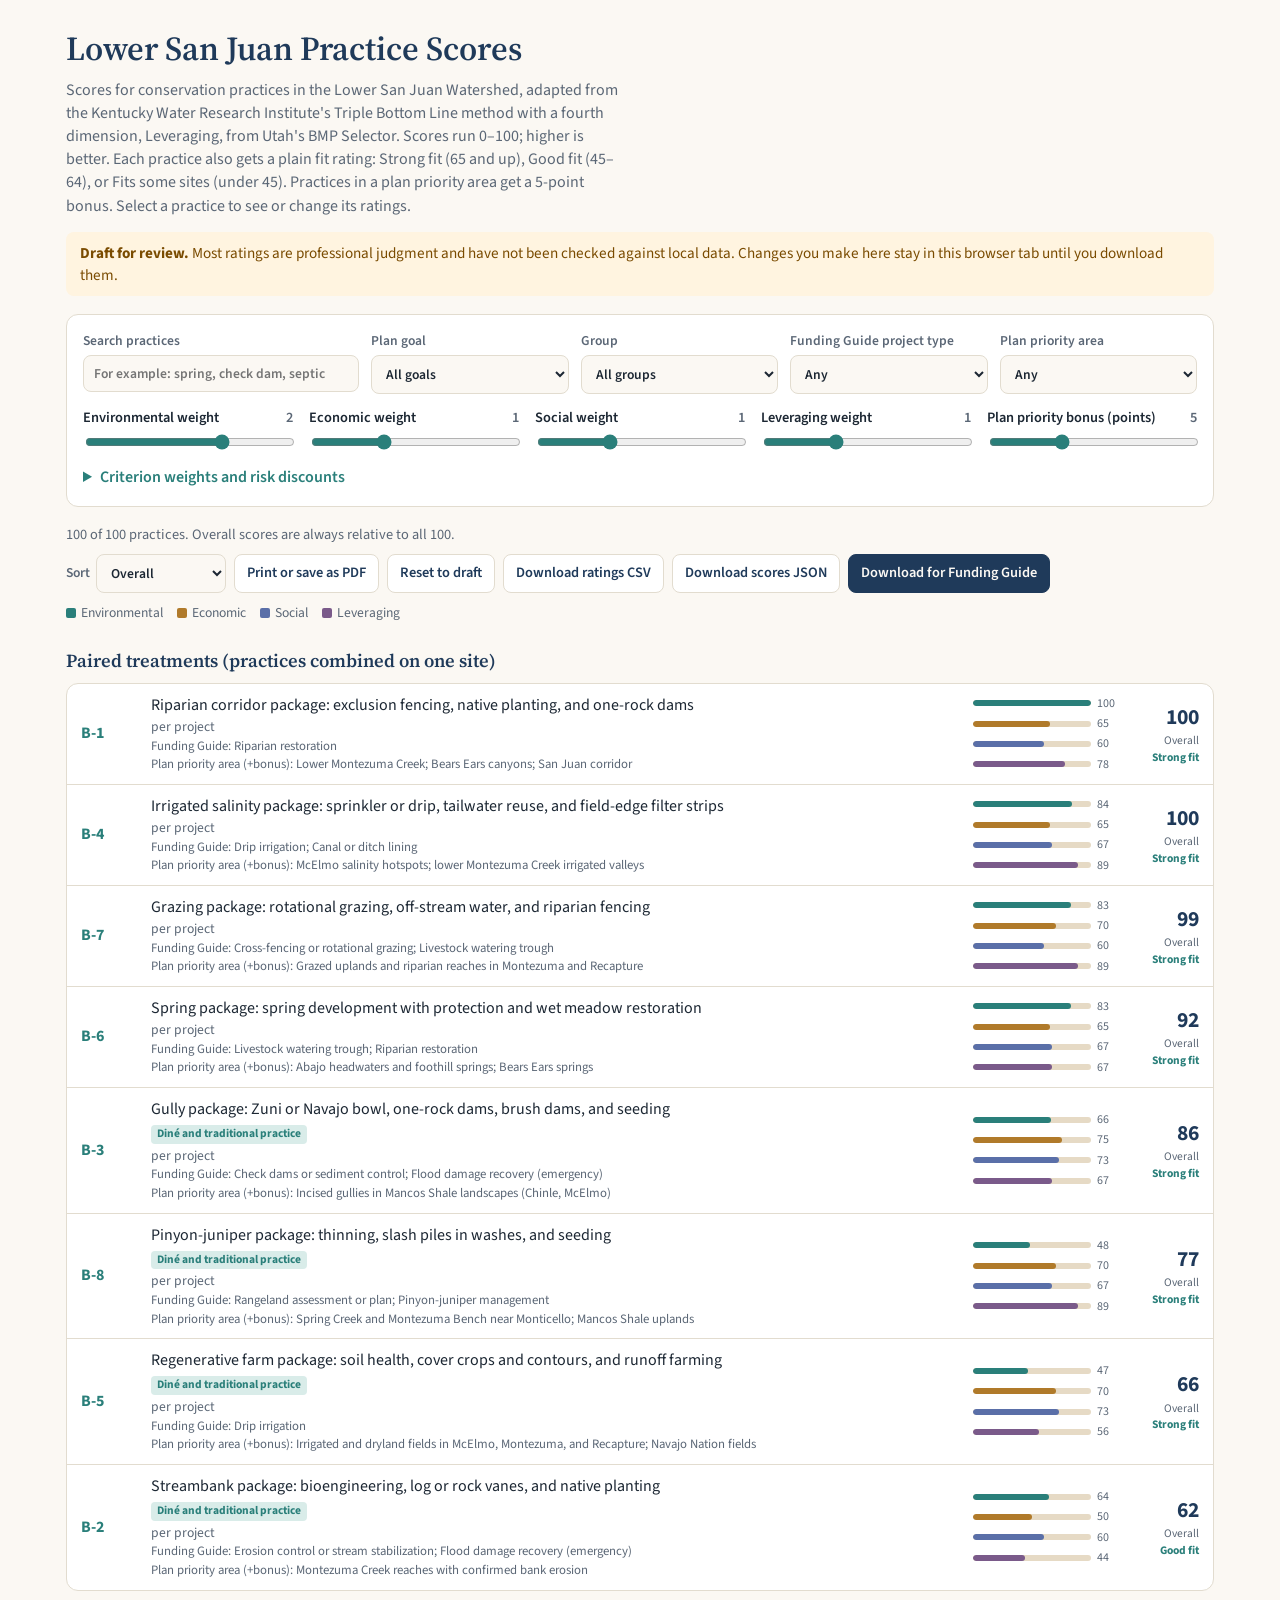
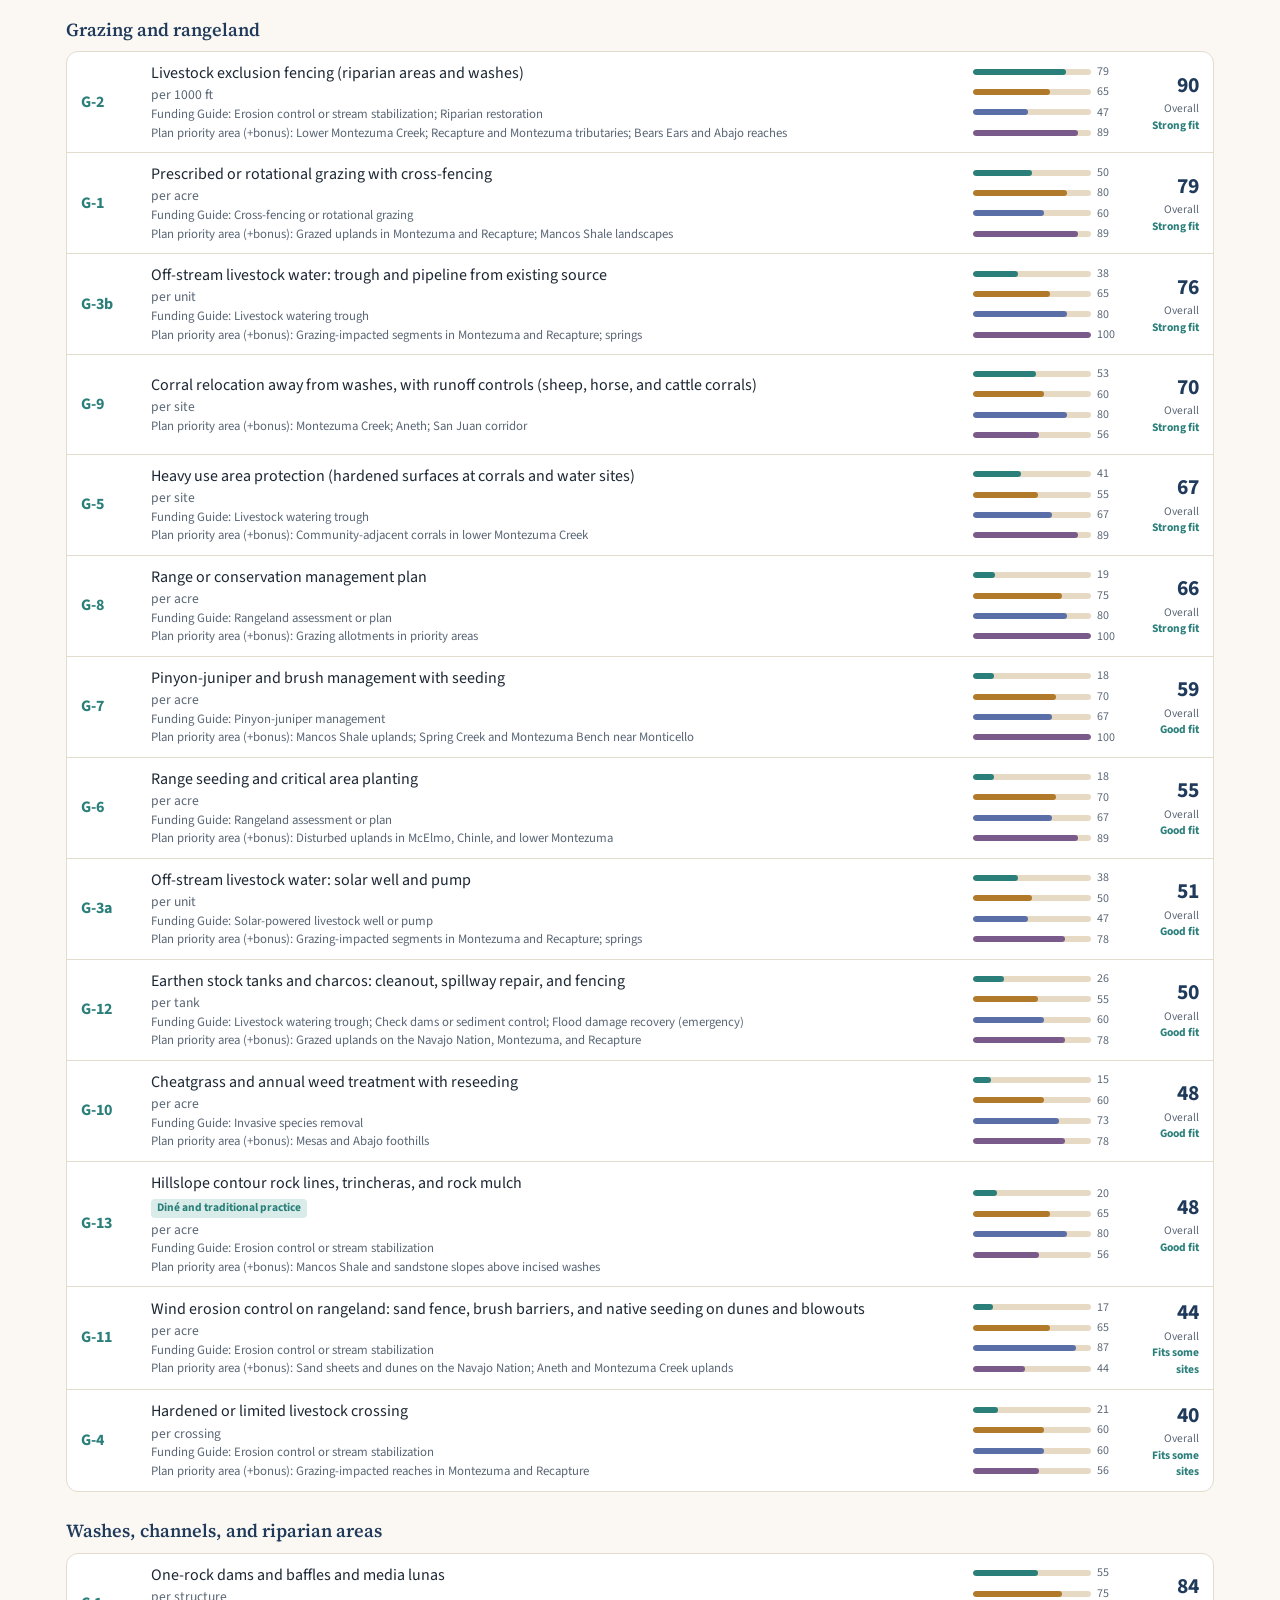
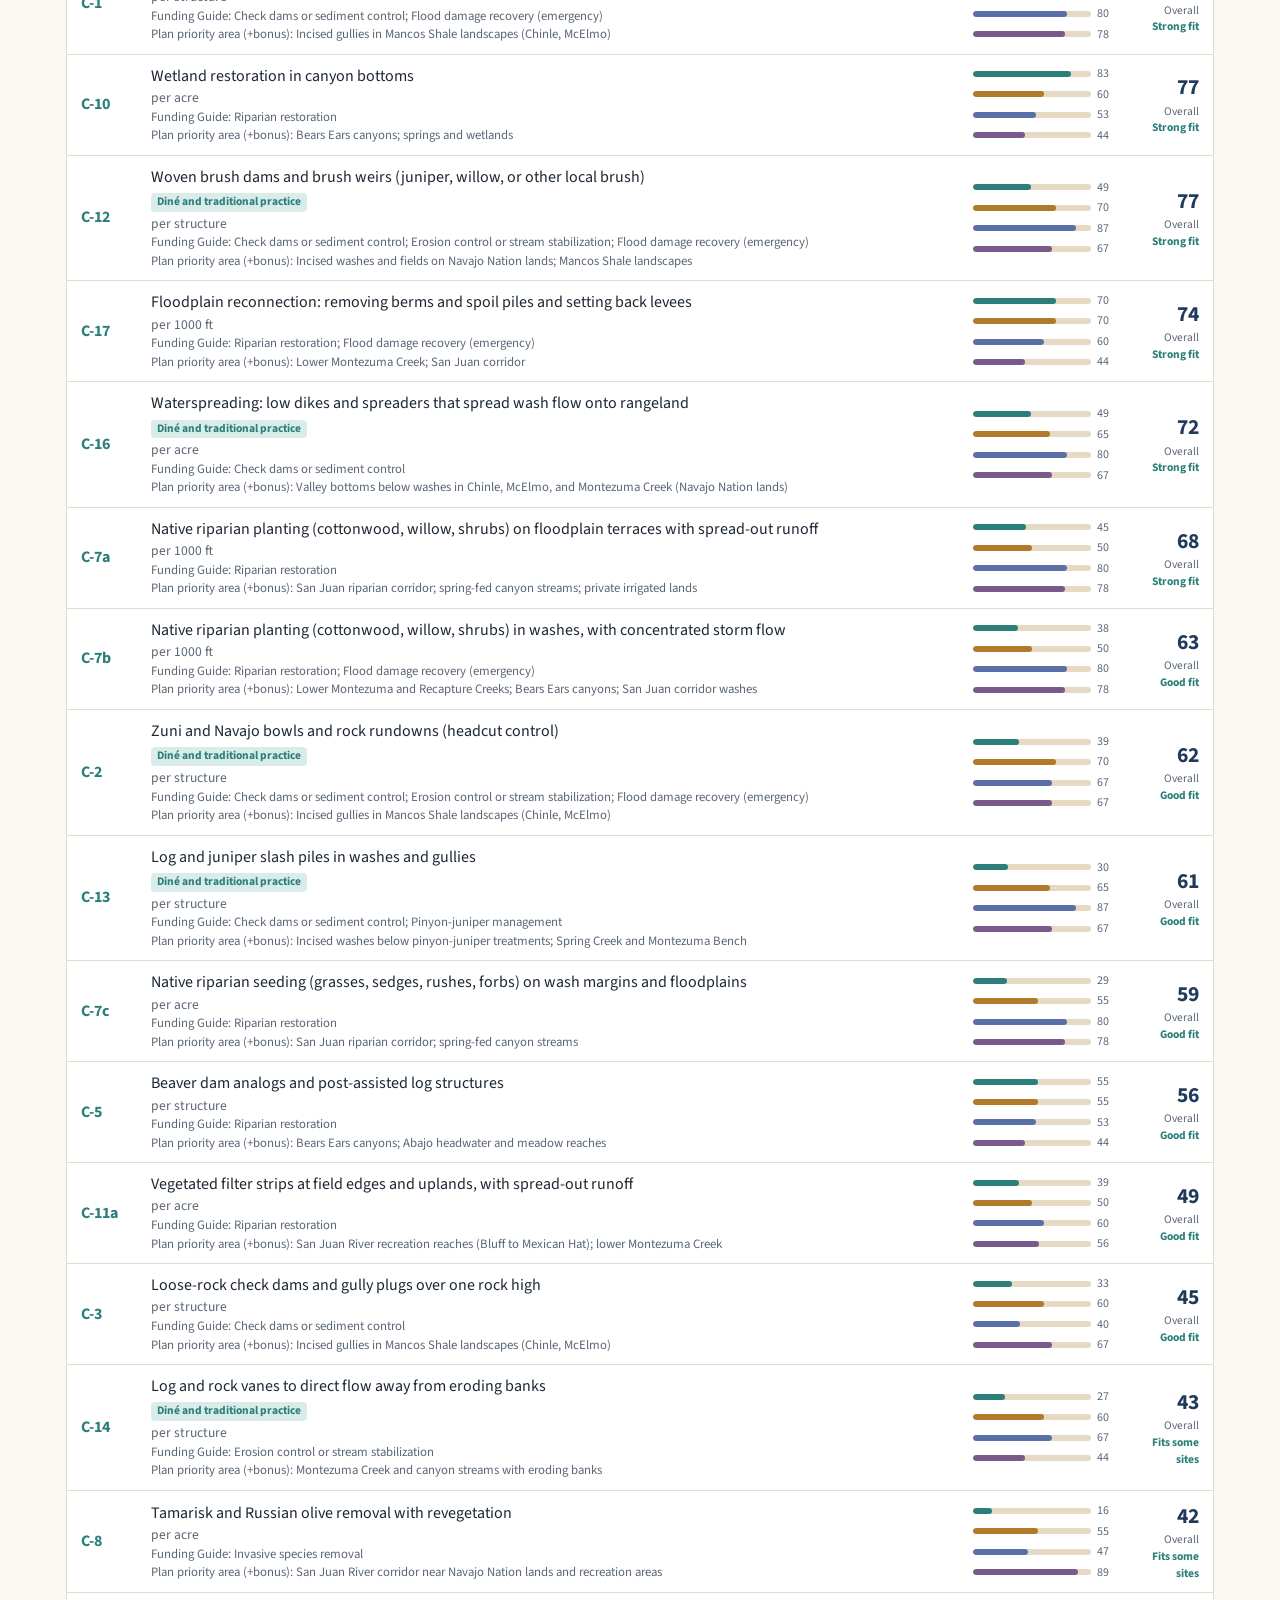
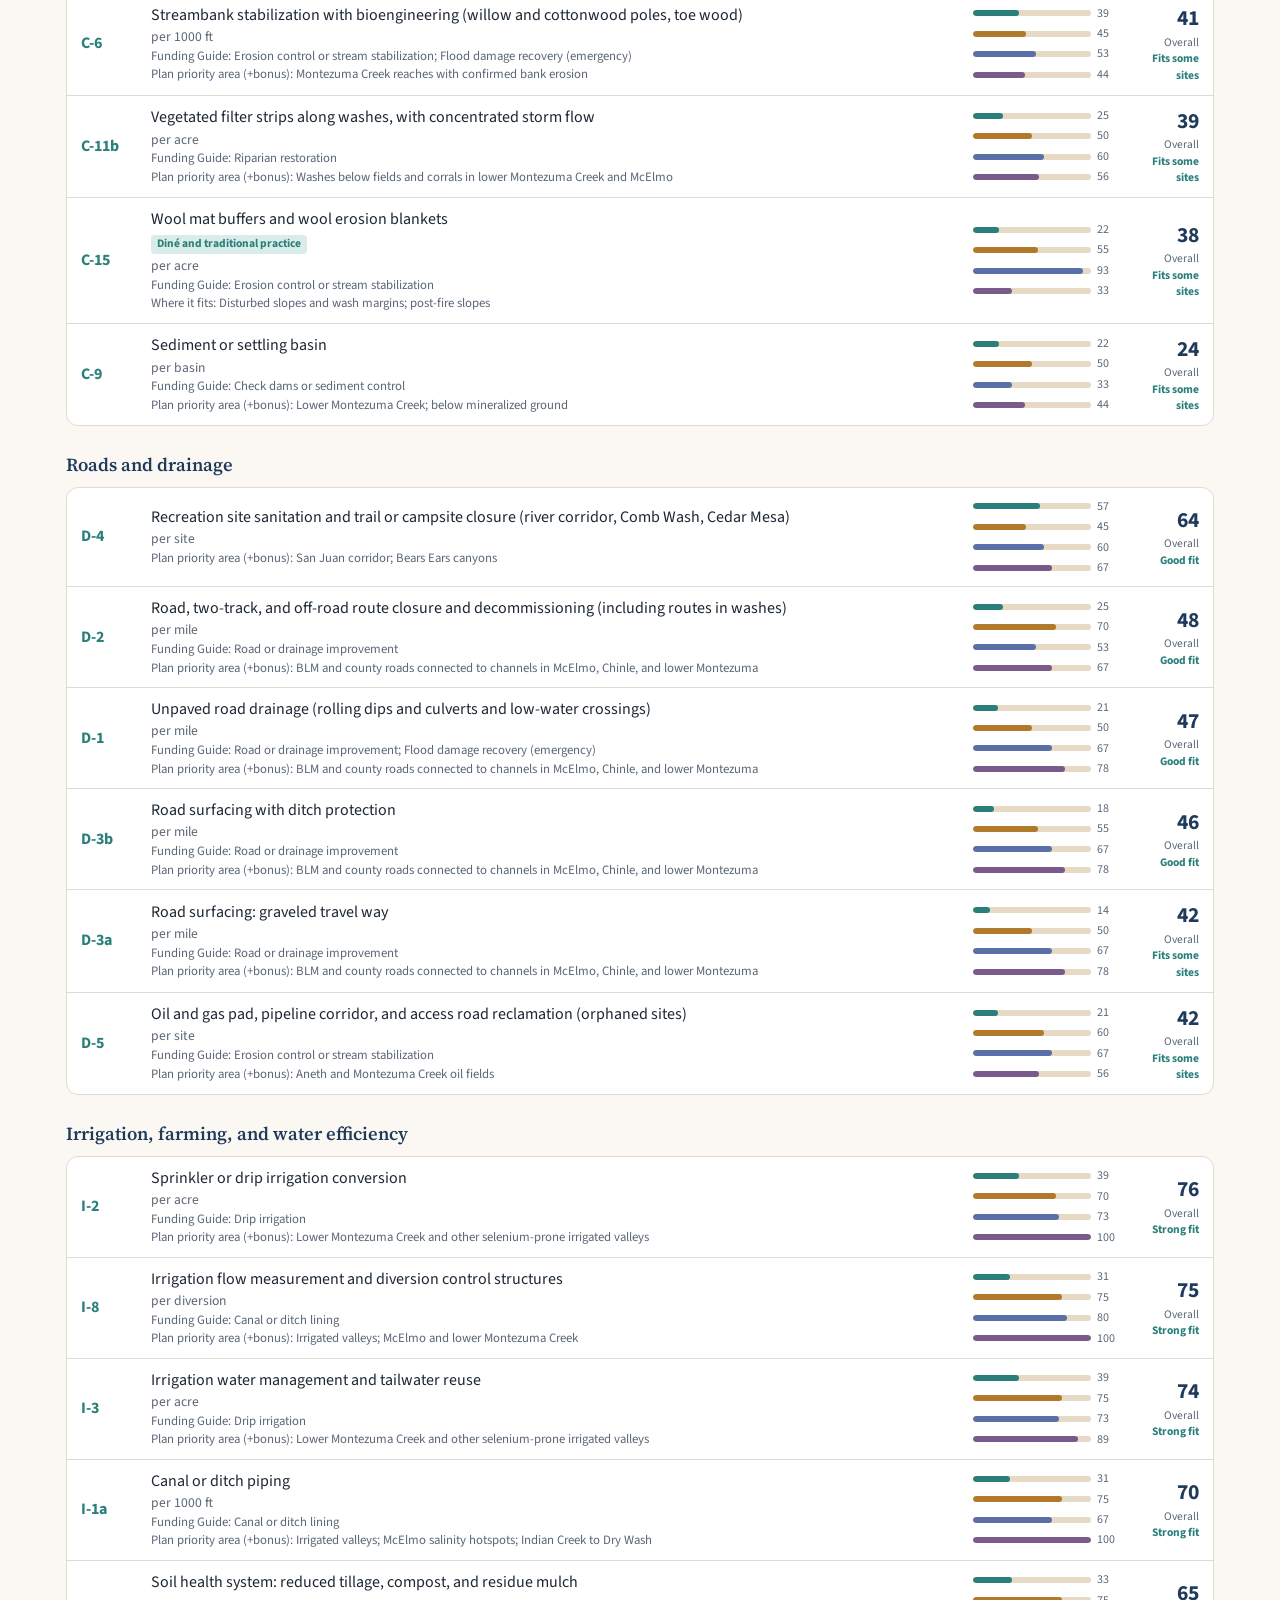
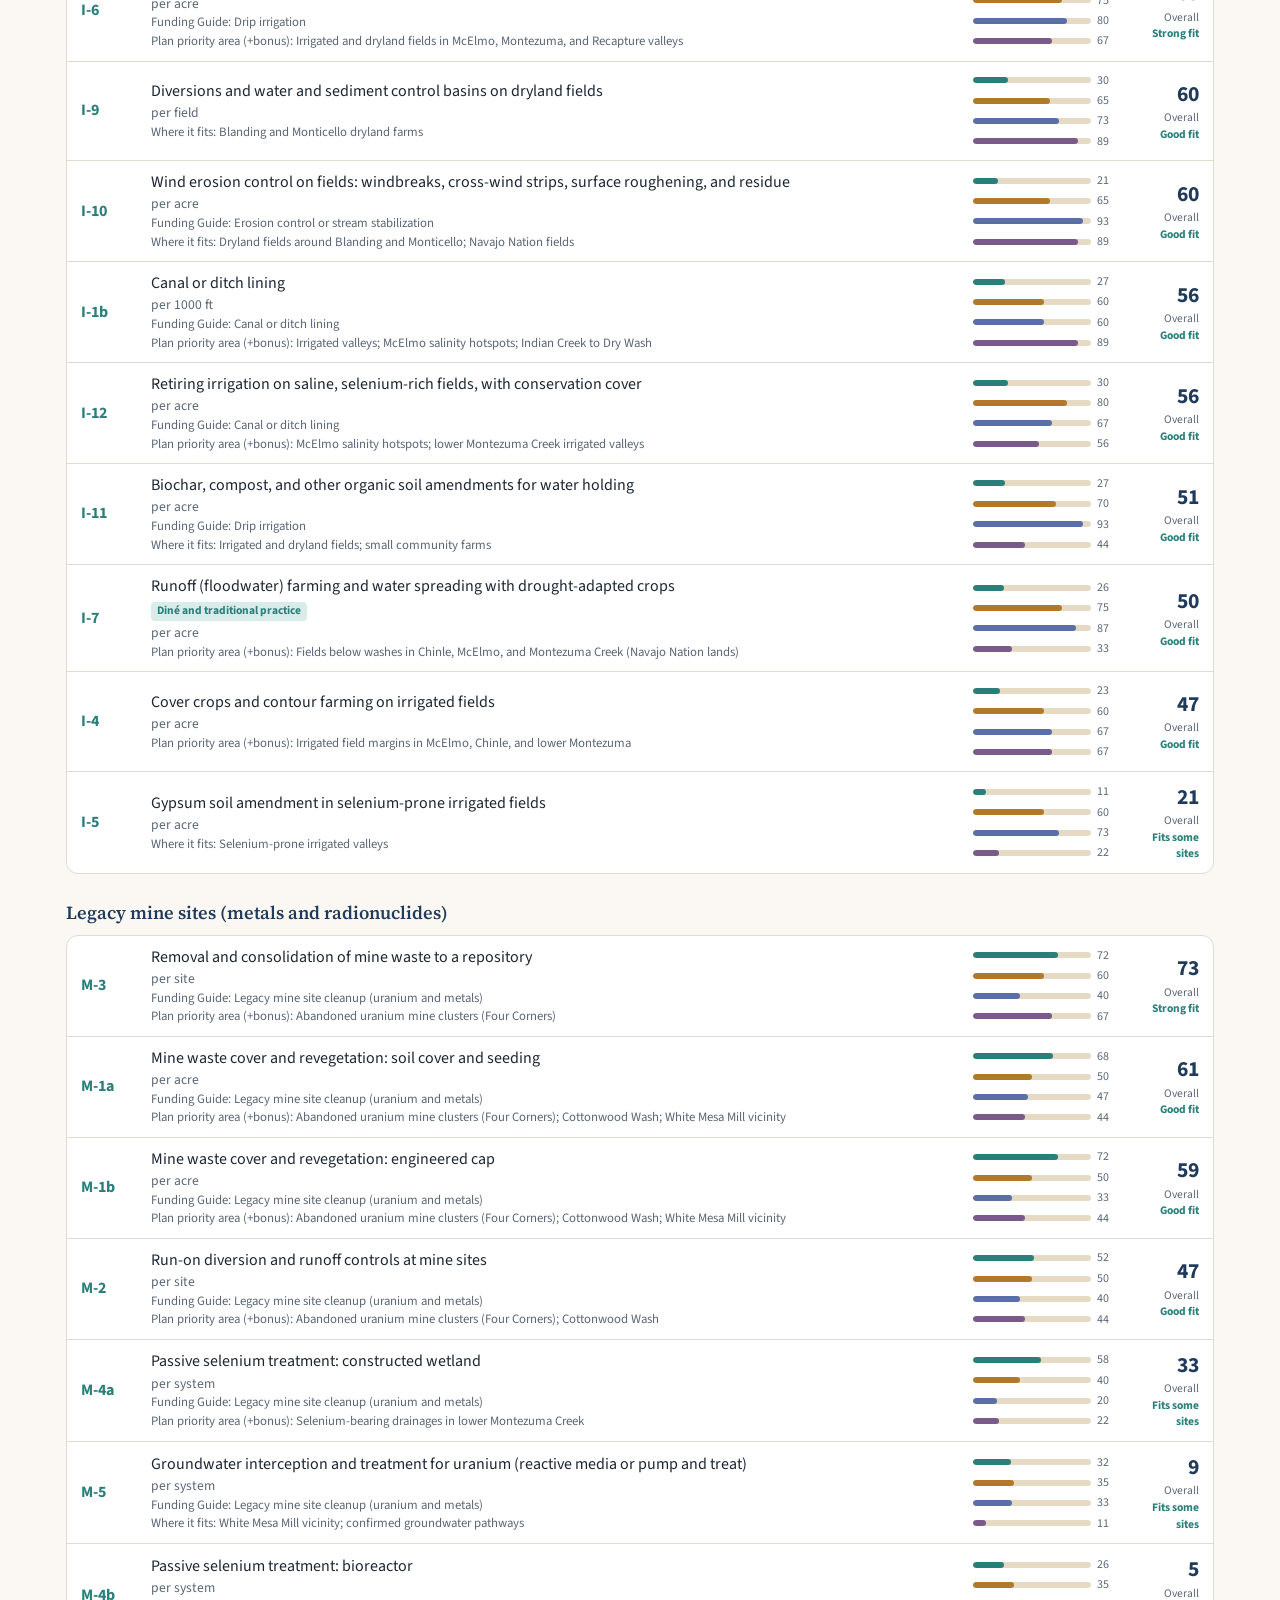
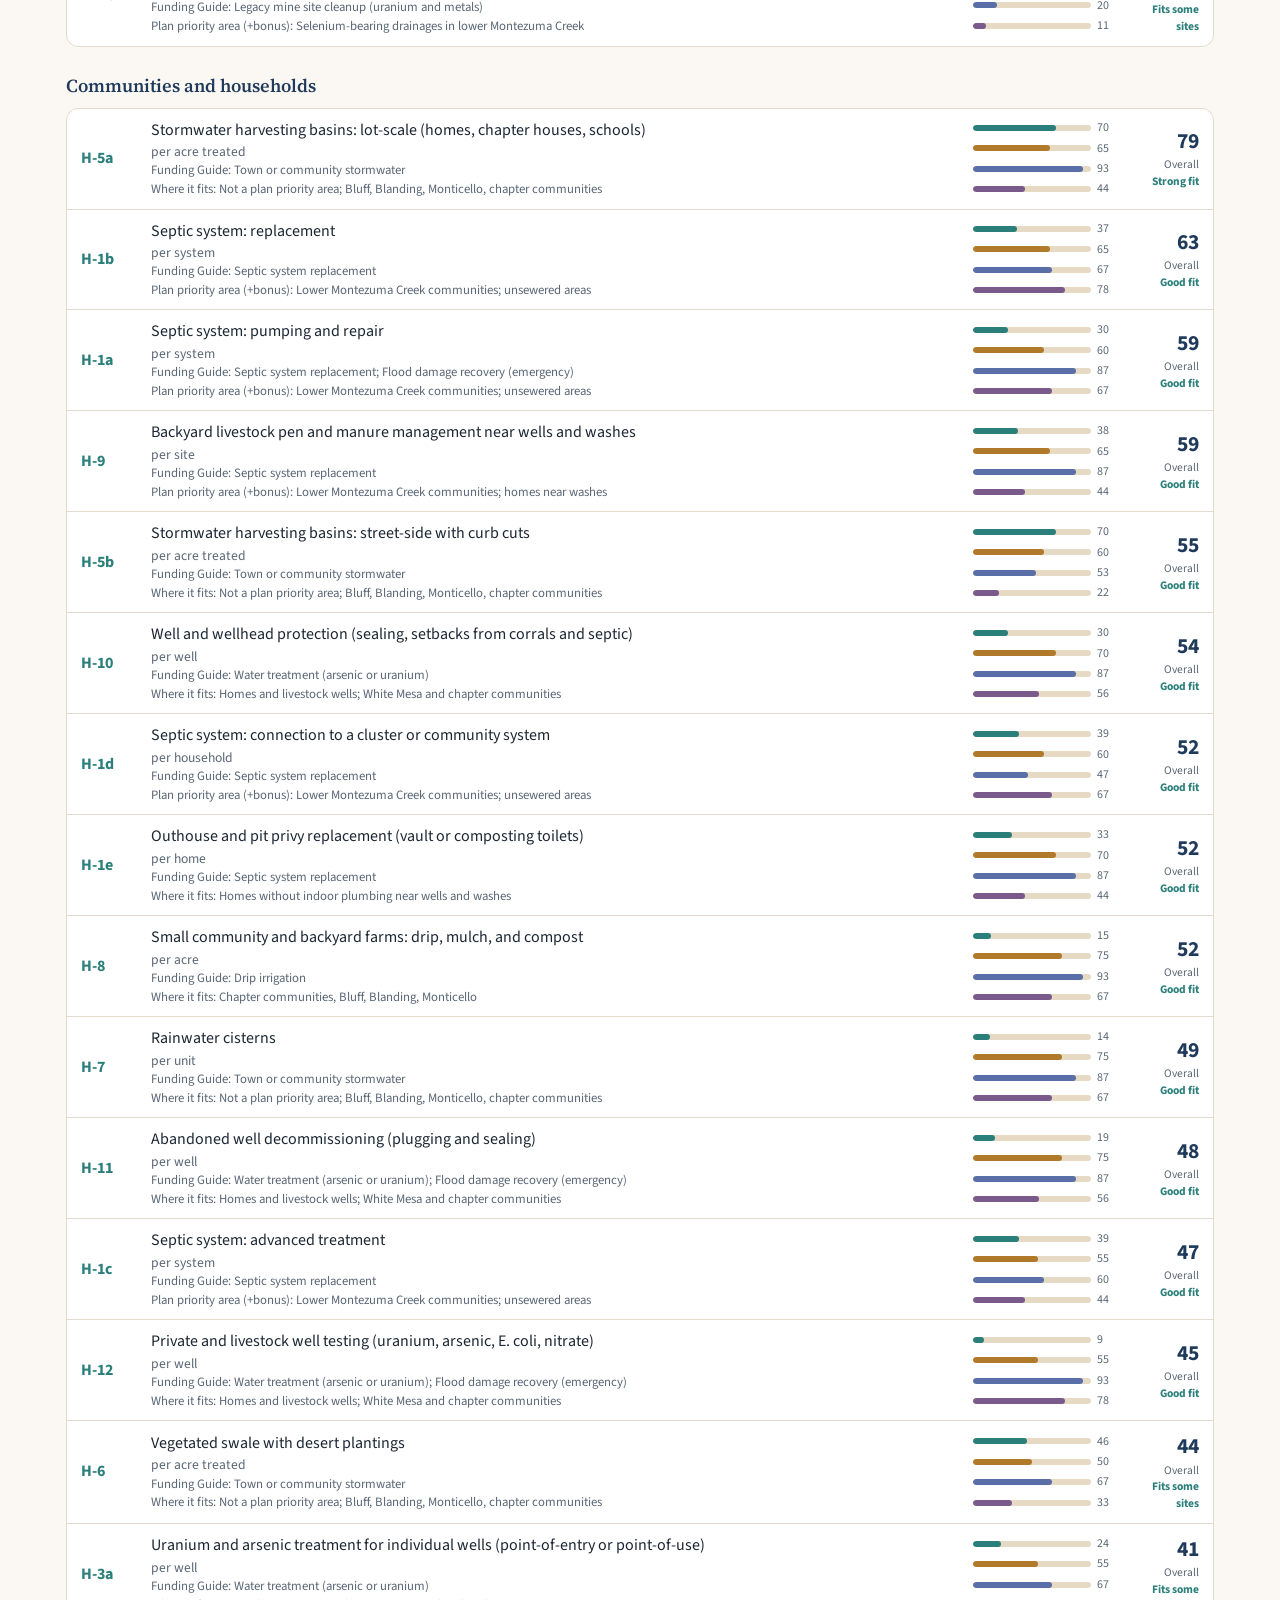
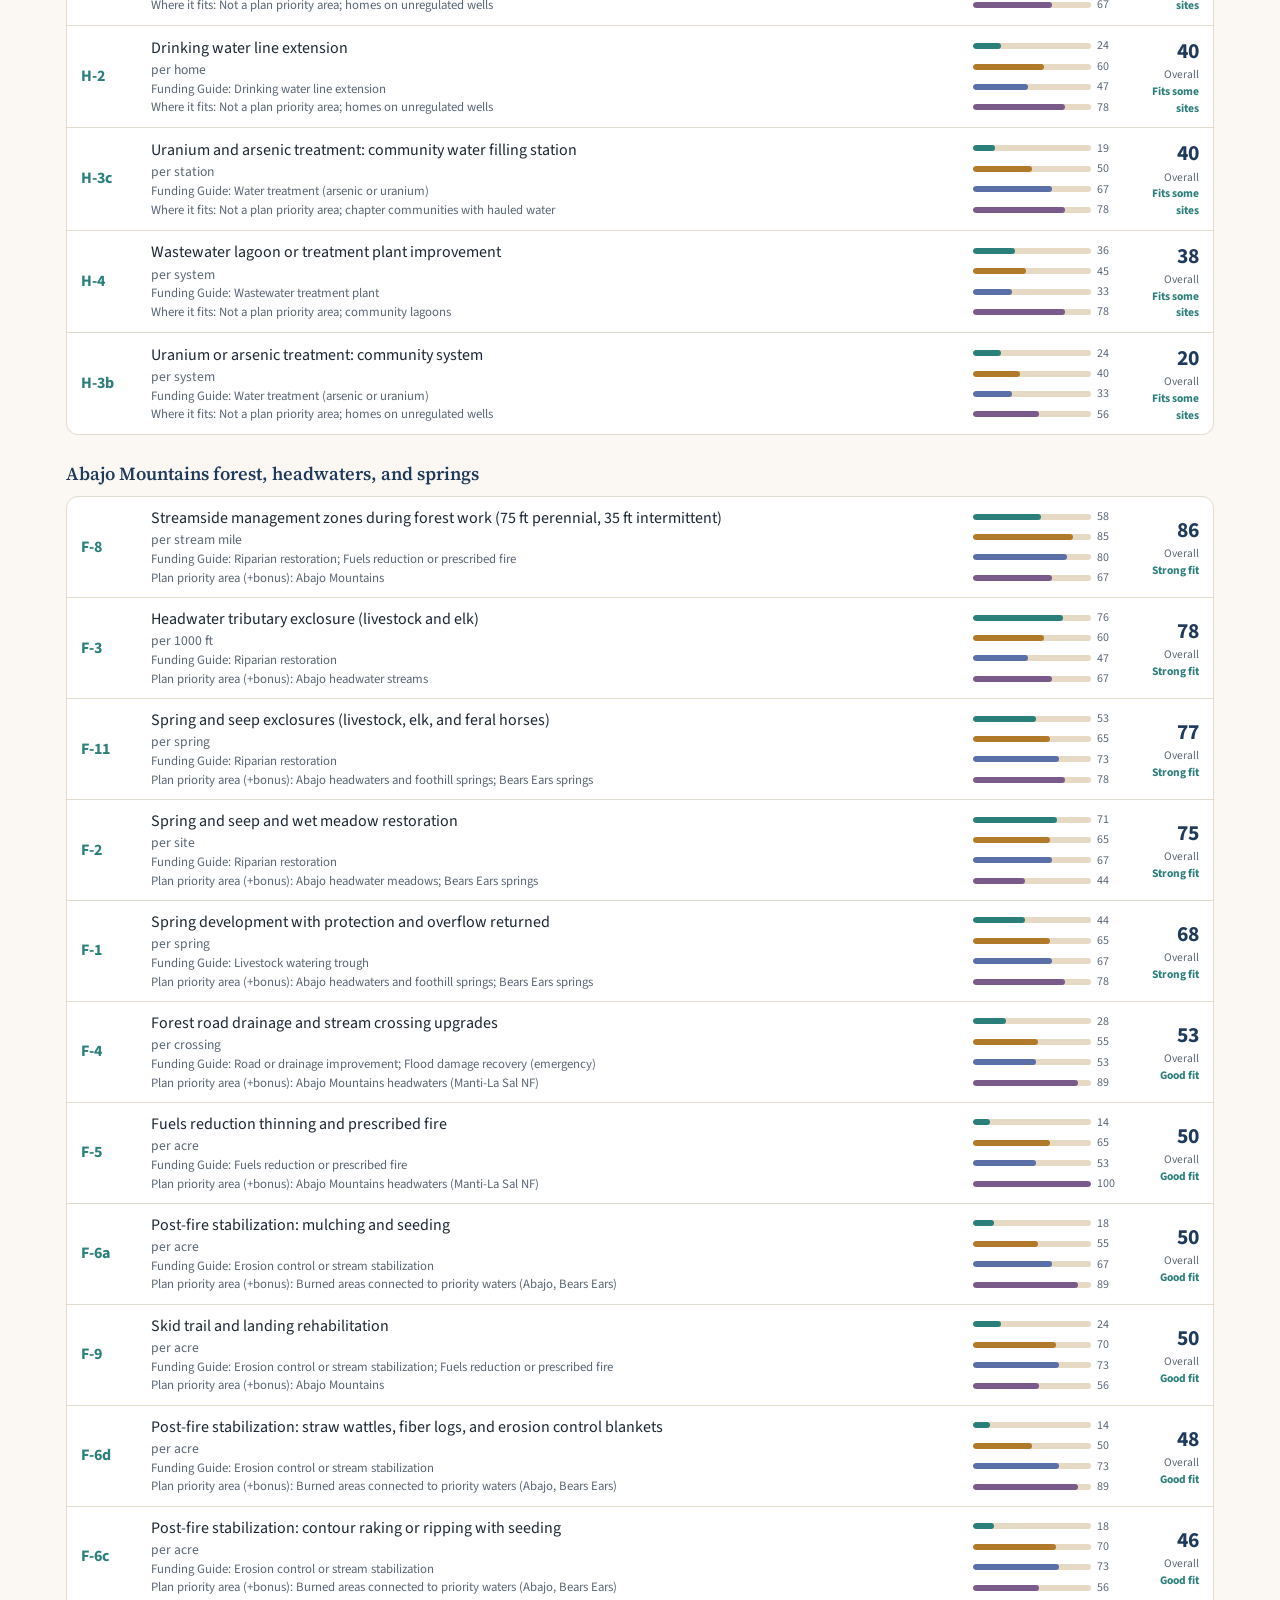
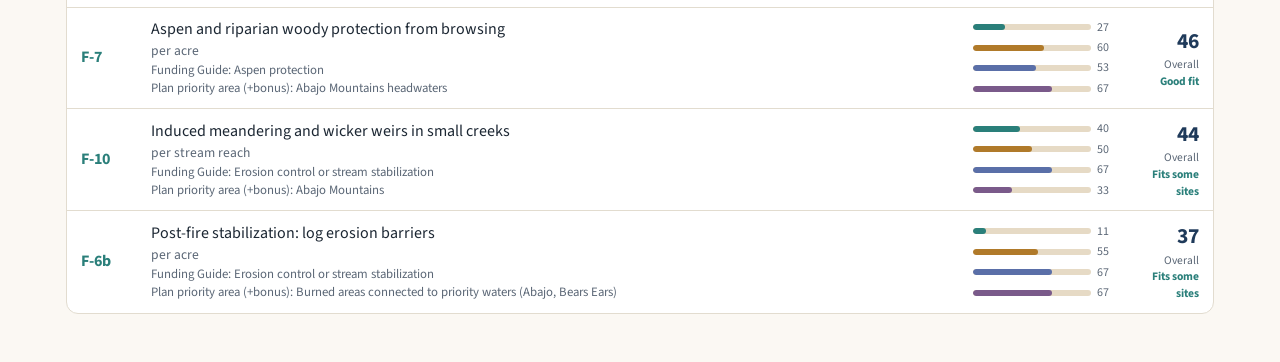
==== commit 4e5ad402: "Add files via upload" ====
--- a/practice-scores.html
+++ b/practice-scores.html
@@ -60,7 +60,8 @@
   background: var(--surface); border: 1px solid var(--line); border-radius: 12px;
   padding: 16px; margin-top: 18px;
 }
-.controls { display: grid; grid-template-columns: 2fr 1fr 1fr 1fr; gap: 12px; }
+.controls { display: grid; grid-template-columns: 1.4fr 1fr 1fr 1fr 1fr; gap: 12px; }
+@media (max-width: 1100px) { .controls { grid-template-columns: 1fr 1fr; } }
 @media (max-width: 760px) { .controls { grid-template-columns: 1fr; } }
 label.field { display: flex; flex-direction: column; gap: 4px; font-size: 0.85rem; color: var(--muted); font-weight: 600; }
 input[type="search"], select {
@@ -169,6 +170,9 @@
       <label class="field">Search practices
         <input type="search" id="q" placeholder="For example: spring, check dam, septic">
       </label>
+      <label class="field">Plan goal
+        <select id="goal"><option value="">All goals</option><option value="1">Goal 1: Sediment, salinity</option><option value="2">Goal 2: Bacteria</option><option value="3">Goal 3: Metals</option><option value="4">Goal 4: Hydrology</option></select>
+      </label>
       <label class="field">Group
         <select id="group"><option value="">All groups</option></select>
       </label>
@@ -233,6 +237,11 @@
 const ENV = [["sed","Sediment"],["sal","Salinity"],["ecoli","E. coli"],["nutr","Nitrogen and phosphorus"],["sel","Selenium"],["met","Uranium, radionuclides, other metals"],["flow","Flow and water retention"],["temp","Temperature and dissolved oxygen"],["rip","Riparian habitat"],["bank","Bank and channel function"],["health","Human health (drinking water and contact exposure)"]];
 const DEFAULT_W = { sed: 1.5, sal: 1.5, ecoli: 1.5, sel: 1.5, met: 1.5, flow: 1.5, rip: 1.5, bank: 1.5, nutr: 1, temp: 1, health: 2 };
 const BONUS_DEFAULT = 5;
+/* Plan goals and the ratings that measure them. A practice is listed under a goal
+   when any of these ratings is 4 or 5 (a 40% or greater effect). */
+const GOAL_KEYS = { "1": ["sed", "sal"], "2": ["ecoli"], "3": ["sel", "met"], "4": ["flow", "rip", "bank"] };
+const GOAL_MIN = 4;
+const fitsGoal = (r, g) => !g || (GOAL_KEYS[g] || []).some(k => Number(r[k] || 0) >= GOAL_MIN);
 let bonus = BONUS_DEFAULT;
 const ECON = [["capital","Capital cost"],["maint","Annual maintenance"],["durability","Durability"],["water","Water use"]];
 const SOC = [["approvals","Approvals and jurisdictions"],["build","Local build capacity"],["upkeep","Upkeep burden"],["negative","Negative impacts"],["benefits","Added benefits"]];
@@ -373,8 +382,10 @@
   const g = document.getElementById("group").value;
   const fg = document.getElementById("fg").value;
   const pa = document.getElementById("pa").value;
+  const goal = document.getElementById("goal").value;
   const sortBy = document.getElementById("sort").value;
   let shown = rows.filter(x =>
+    fitsGoal(x.r, goal) &&
     (!g || x.r.category === g) &&
     (!fg || (x.r.funding_guide || "").split("; ").includes(fg)) &&
     (!pa || (x.r.priority_area || "").toLowerCase().includes(pa.toLowerCase())) &&
@@ -385,7 +396,7 @@
   const out = document.getElementById("results");
   out.replaceChildren();
   document.getElementById("count").textContent =
-    `${shown.length} of ${rows.length} practices. Overall scores are always relative to all ${rows.length}.`;
+    `${shown.length} of ${rows.length} practices${goal ? " rated 4 or 5 for Goal " + goal : ""}. Overall scores are always relative to all ${rows.length}.`;
   if (!shown.length) { out.append(el("div", { class: "empty", text: "No practices match those filters." })); return; }
   for (const grp of GROUP_ORDER) {
     const gs = shown.filter(x => x.r.category === grp).sort(cmp);
@@ -450,7 +461,16 @@
   });
   const wb = document.getElementById("wB");
   wb.addEventListener("input", () => { bonus = Number(wb.value); document.getElementById("wBv").textContent = wb.value; render(); });
-  ["q", "group", "fg", "pa", "sort"].forEach(id => document.getElementById(id).addEventListener("input", render));
+  ["q", "goal", "group", "fg", "pa", "sort"].forEach(id => document.getElementById(id).addEventListener("input", render));
+  /* Links from the watershed plan site, e.g. practice-scores.html?goal=2 or ?pa=McElmo */
+  try {
+    const qs = new URLSearchParams(location.search);
+    [["goal", "goal"], ["pa", "pa"], ["fg", "fg"], ["group", "group"]].forEach(([p, id]) => {
+      const v = qs.get(p), sel = document.getElementById(id);
+      if (v && [...sel.options].some(o => o.value === v)) sel.value = v;
+    });
+    if (qs.get("q")) document.getElementById("q").value = qs.get("q");
+  } catch (e) {}
 
   document.getElementById("print").addEventListener("click", () => window.print());
   document.getElementById("reset").addEventListener("click", () => {
